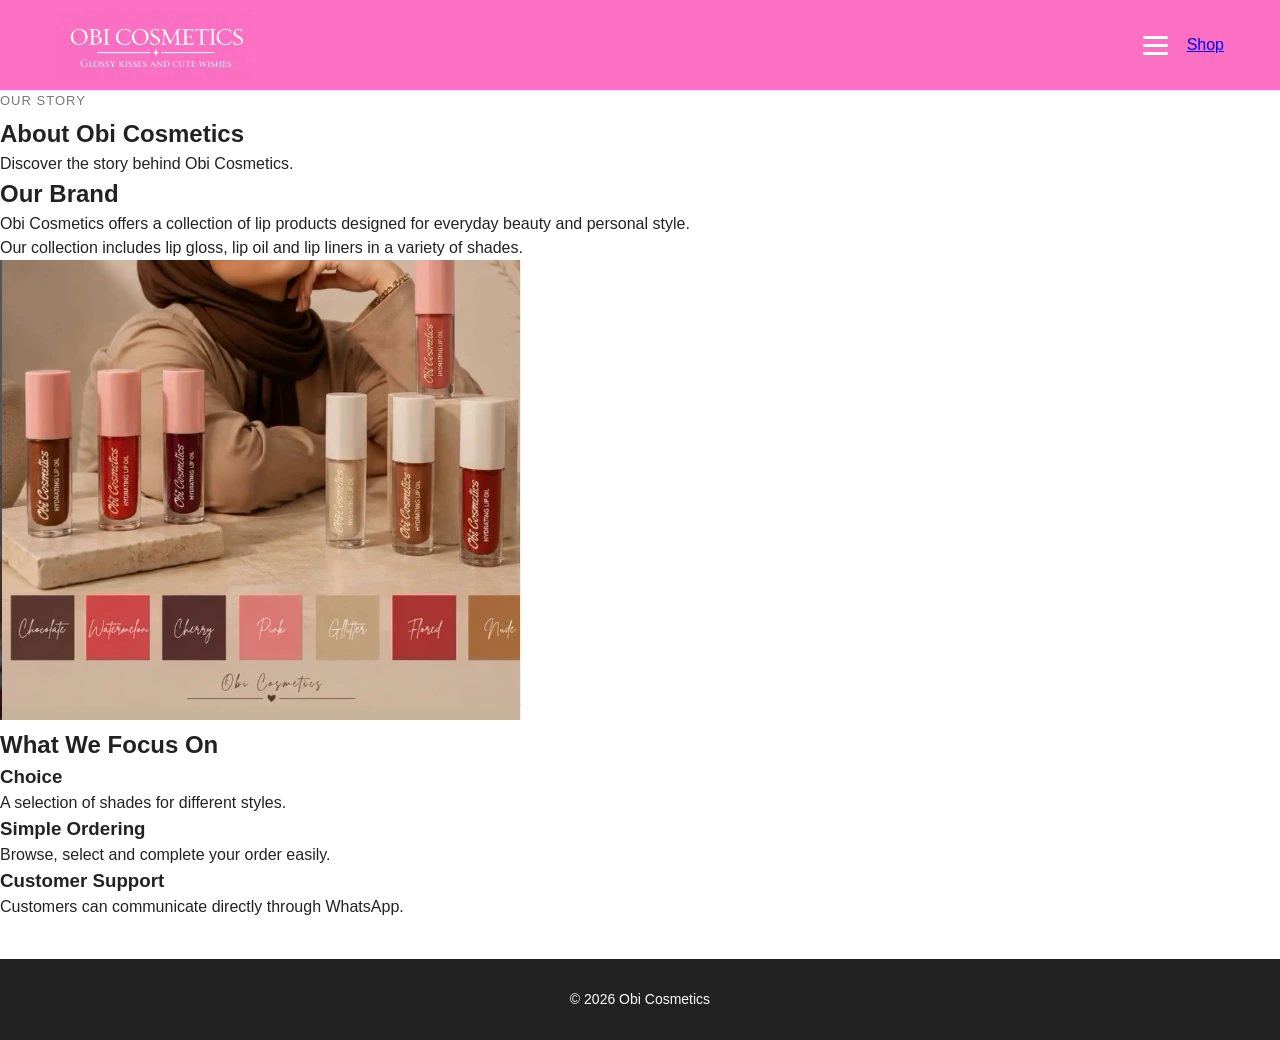
==== about.html @ 797d812f "home page completed home completed and products preview completed left with the real products photos" ====
<!DOCTYPE html>
<html lang="en">

<head>

    <meta charset="UTF-8">

    <meta
        name="viewport"
        content="width=device-width, initial-scale=1.0"
    >

    <title>
        About Us | Obi Cosmetics
    </title>

    <link
        rel="stylesheet"
        href="style.css"
    >

</head>


<body>


    <header>

        <nav class="navbar">

            <a
               href="index.html"
                class="logo"
            >

              <img
                   src="images/brand/obi-wordmark.jpeg"
                 alt="Obi Cosmetics"
                  class="brand-wordmark"
                 >

            </a>


            <div class="nav-actions">

                <button
                    id="menu-button"
                    class="menu-button"
                    type="button"
                    aria-label="Open menu"
                    aria-expanded="false"
                >

                    <span></span>
                    <span></span>
                    <span></span>

                </button>


                <a
                    href="index.html"
                    class="cart-page-link"
                    aria-label="Go to shop"
                >
                    Shop
                </a>

            </div>

        </nav>


        <div
            id="mobile-menu"
            class="mobile-menu"
        >

            <a href="index.html">
                Shop
            </a>

            <a href="about.html">
                About Us
            </a>

            <a href="delivery.html">
                Delivery
            </a>

            <a href="faq.html">
                FAQ
            </a>

            <a href="contact.html">
                Contact
            </a>

        </div>

    </header>


    <main>

        <section class="about-page-hero">

            <p class="section-label">
                Our Story
            </p>

            <h1>
                About Obi Cosmetics
            </h1>

            <p>
                Discover the story behind Obi Cosmetics.
            </p>

        </section>


        <section class="about-page-content">

            <div class="about-text">

                <h2>
                    Our Brand
                </h2>

                <p>
                    Obi Cosmetics offers a collection
                    of lip products designed for
                    everyday beauty and personal style.
                </p>

                <p>
                    Our collection includes lip gloss,
                    lip oil and lip liners in a variety
                    of shades.
                </p>

            </div>


            <div class="about-image">

                <img
                    src="images/hero/hero.webp"
                    alt="Obi Cosmetics products"
                >

            </div>

        </section>


        <section class="about-values">

            <h2>
                What We Focus On
            </h2>


            <div class="about-values-grid">

                <article>

                    <h3>
                        Choice
                    </h3>

                    <p>
                        A selection of shades for
                        different styles.
                    </p>

                </article>


                <article>

                    <h3>
                        Simple Ordering
                    </h3>

                    <p>
                        Browse, select and complete
                        your order easily.
                    </p>

                </article>


                <article>

                    <h3>
                        Customer Support
                    </h3>

                    <p>
                        Customers can communicate
                        directly through WhatsApp.
                    </p>

                </article>

            </div>

        </section>

    </main>


    <footer>

        <p>
            © 2026 Obi Cosmetics
        </p>

    </footer>


    <script src="menu.js"></script>

</body>

</html>
---- style.css ----
/* ---------- BASIC RESET ---------- */

* {
    box-sizing: border-box;
    margin: 0;
    padding: 0;
}

html {
    scroll-behavior: smooth;
}

body {
    font-family: Arial, sans-serif;
    line-height: 1.5;

    background: #ffffff;
    color: #222222;
}


/* ---------- GLOBAL ---------- */

button,
a {
    font: inherit;
}

button {
    cursor: pointer;
}


/* ---------- HEADER ---------- */

header {
    background: rgb(199, 47, 183);
    border-bottom: 1px solid #eeeeee;

    position: sticky;
    top: 0;
    z-index: 100;
}

.navbar {
    max-width: 1200px;
    margin: auto;

    display: flex;
    justify-content: space-between;
    align-items: center;

    padding: 16px;
}

.logo {
    color: #222222;

    font-size: 20px;
    font-weight: 700;

    text-decoration: none;
}

.menu-button {
    border: 1px solid #dddddd;
    background: white;

    padding: 9px 14px;

    border-radius: 6px;
}


/* ---------- HERO ---------- */

.hero {
    min-height: 65vh;

    display: flex;
    flex-direction: column;
    justify-content: center;
    align-items: flex-start;

    padding: 50px 20px;

    background: #954ba0;
}

.hero h1 {
    max-width: 500px;

    font-size: 42px;
    line-height: 1.05;

    margin-bottom: 18px;
}

.hero p {
    max-width: 450px;

    font-size: 16px;

    color: #666666;

    margin-bottom: 28px;
}

.shop-button {
    display: inline-block;

    background: #222222;
    color: white;

    padding: 13px 24px;

    border-radius: 6px;

    text-decoration: none;
    font-weight: 600;
}


/* ---------- PRODUCTS ---------- */

.products-section {
    max-width: 1200px;

    margin: auto;

    padding: 48px 16px;
}

.products-section h2 {
    font-size: 26px;

    margin-bottom: 24px;
}


/* ---------- PRODUCT GRID ---------- */

.product-grid {
    display: grid;

    grid-template-columns: repeat(2, 1fr);

    gap: 16px;
}


/* ---------- PRODUCT CARD ---------- */

.product-card {
    overflow: hidden;

    border: 1px solid #eeeeee;

    border-radius: 10px;

    background: white;
}

.product-image {
    aspect-ratio: 1 / 1;

    display: flex;

    align-items: center;
    justify-content: center;

    background: #f3f3f3;

    color: #888888;

    font-size: 13px;
}

.product-card h3 {
    font-size: 15px;

    margin: 12px 12px 4px;
}

.product-card p {
    margin: 0 12px 12px;

    font-size: 14px;
    font-weight: 600;
}


/* ---------- FOOTER ---------- */

footer {
    margin-top: 40px;

    background: #222222;
    color: white;

    padding: 30px 16px;

    text-align: center;

    font-size: 14px;
}


/* ---------- TABLET ---------- */

@media (min-width: 768px) {

    .navbar {
        padding: 20px 32px;
    }

    .hero {
        padding: 70px 40px;
    }

    .hero h1 {
        font-size: 56px;
    }

    .products-section {
        padding: 60px 32px;
    }

    .product-grid {
        grid-template-columns: repeat(3, 1fr);
    }
}


/* ---------- DESKTOP ---------- */

@media (min-width: 1024px) {

    .hero {
        padding: 100px 60px;
    }

    .hero h1 {
        font-size: 68px;
    }

    .product-grid {
        grid-template-columns: repeat(4, 1fr);
    }
}
/* ---------- SHADES ---------- */

.shade-section {
    margin: 0 12px 16px;
}

.shade-label {
    margin-bottom: 8px;

    font-size: 13px;
    font-weight: 400;

    color: #666;
}

.shade-list {
    display: flex;
    flex-wrap: wrap;
    gap: 8px;

    margin-bottom: 10px;
}

.shade-swatch {
    width: 28px;
    height: 28px;

    min-width: 28px;

    padding: 0;

    border: 1px solid #cccccc;
    border-radius: 4px;

    cursor: pointer;
}

.shade-swatch:hover {
    transform: scale(1.08);
}

.shade-swatch.selected {
    outline: 2px solid #222222;
    outline-offset: 2px;
}

.selected-shade {
    font-size: 13px;

    color: #555555;
}

.product-actions {
    display: flex;
    flex-direction: column;
    gap: 8px;

    margin: 0 12px 12px;
}

.add-to-cart-button,
.buy-now-button {
    width: 100%;

    padding: 11px;

    border-radius: 5px;

    font-weight: 600;

    cursor: pointer;
}

.add-to-cart-button {
    background: white;
    color: #222;

    border: 1px solid #222;
}

.buy-now-button {
    background: #222;
    color: white;

    border: 1px solid #222;
}
.checkout-container {
    max-width: 600px;

    margin: auto;

    padding: 32px 16px;
}

.checkout-container h1 {
    margin-bottom: 30px;
}

.checkout-order,
.customer-details {
    margin-bottom: 32px;
}

.checkout-order h2,
.customer-details h2 {
    margin-bottom: 18px;

    font-size: 20px;
}

.checkout-item {
    padding: 16px 0;

    border-bottom: 1px solid #eeeeee;
}

.checkout-item h3 {
    margin-bottom: 5px;
}

.checkout-item p {
    color: #666666;
}

.checkout-total {
    display: flex;
    justify-content: space-between;

    padding-top: 20px;

    font-size: 20px;
}

#checkout-form {
    display: flex;
    flex-direction: column;

    gap: 10px;
}

#checkout-form input,
#checkout-form textarea {
    width: 100%;

    padding: 13px;

    border: 1px solid #cccccc;
    border-radius: 6px;

    font: inherit;
}

#checkout-form label {
    margin-top: 8px;

    font-weight: 600;
}

.whatsapp-checkout-button {
    margin-top: 18px;

    padding: 14px;

    border: none;
    border-radius: 6px;

    background: #222222;
    color: white;

    font-size: 16px;
    font-weight: 600;

    cursor: pointer;
}
.nav-actions {
    display: flex;
    align-items: center;
    gap: 12px;
}

.cart-link {
    color: #222;
    text-decoration: none;
    font-size: 14px;
    font-weight: 600;
}
/* ---------- NAV CART ---------- */

.nav-actions {
    display: flex;
    align-items: center;
    gap: 10px;
}

.cart-button {
    border: none;
    background: transparent;

    font-weight: 600;

    cursor: pointer;
}


/* ---------- CART OVERLAY ---------- */

.cart-overlay {
    position: fixed;
    inset: 0;

    background: rgba(0, 0, 0, 0.4);

    opacity: 0;
    visibility: hidden;

    transition: opacity 0.25s ease;

    z-index: 999;
}

.cart-overlay.open {
    opacity: 1;
    visibility: visible;
}


/* ---------- CART DRAWER ---------- */

.cart-drawer {
    position: fixed;

    top: 0;
    right: 0;

    width: min(92%, 420px);
    height: 100vh;

    background: white;

    display: flex;
    flex-direction: column;

    transform: translateX(100%);

    transition: transform 0.25s ease;

    z-index: 1000;

    box-shadow: -5px 0 20px rgba(0, 0, 0, 0.12);
}

.cart-drawer.open {
    transform: translateX(0);
}


/* ---------- CART HEADER ---------- */

.cart-drawer-header {
    display: flex;
    justify-content: space-between;
    align-items: center;

    padding: 20px;

    border-bottom: 1px solid #eeeeee;
}

.cart-drawer-header h2 {
    font-size: 22px;
}

.close-cart-button {
    width: 40px;
    height: 40px;

    border: none;
    background: transparent;

    font-size: 30px;

    cursor: pointer;
}


/* ---------- CART ITEMS ---------- */

.cart-items {
    flex: 1;

    overflow-y: auto;

    padding: 0 20px;
}

.cart-item {
    padding: 20px 0;

    border-bottom: 1px solid #eeeeee;
}

.cart-item-top {
    display: flex;
    justify-content: space-between;

    gap: 15px;
}

.cart-item h3 {
    margin-bottom: 5px;

    font-size: 16px;
}

.cart-item-details {
    color: #666666;

    font-size: 14px;
}

.cart-shade {
    display: flex;
    align-items: center;

    gap: 7px;

    margin-top: 6px;
}

.cart-shade-color {
    width: 18px;
    height: 18px;

    border-radius: 4px;

    border: 1px solid #cccccc;
}


/* ---------- QUANTITY ---------- */

.cart-quantity {
    display: flex;
    align-items: center;

    gap: 12px;

    margin-top: 14px;
}

.cart-quantity button {
    width: 34px;
    height: 34px;

    border: 1px solid #cccccc;

    background: white;

    border-radius: 5px;

    cursor: pointer;
}

.remove-cart-item {
    margin-top: 12px;

    border: none;

    background: transparent;

    color: #777777;

    text-decoration: underline;

    cursor: pointer;
}


/* ---------- CART FOOTER ---------- */

.cart-drawer-footer {
    padding: 20px;

    border-top: 1px solid #eeeeee;

    background: white;
}

.cart-subtotal {
    display: flex;
    justify-content: space-between;

    margin-bottom: 18px;

    font-size: 18px;
}

.cart-checkout-button,
.continue-shopping-button {
    width: 100%;

    padding: 13px;

    border-radius: 6px;

    font-weight: 600;

    cursor: pointer;
}

.cart-checkout-button {
    border: none;

    background: #222222;
    color: white;

    margin-bottom: 10px;
}

.continue-shopping-button {
    border: 1px solid #222222;

    background: white;
    color: #222222;
}


/* ---------- EMPTY CART ---------- */

.empty-cart {
    padding: 60px 20px;

    text-align: center;

    color: #666666;
}


 /* Prevent background scrolling */

body.cart-open {
    overflow: hidden;
}

.logo {
    display: flex;
    align-items: center;
    gap: 10px;

    color: #222222;

    font-size: 20px;
    font-weight: 700;

    text-decoration: none;
}

.brand-logo {
    width: 38px;
    height: 38px;

    object-fit: contain;
}


.cart-button {
    position: relative;

    width: 42px;
    height: 42px;

    display: flex;
    align-items: center;
    justify-content: center;

    border: none;
    background: transparent;

    cursor: pointer;
}

.cart-icon {
    width: 25px;
    height: 25px;
}

.cart-count {
    position: absolute;

    top: 0;
    right: 0;

    min-width: 18px;
    height: 18px;

    display: flex;
    align-items: center;
    justify-content: center;

    padding: 0 5px;

    border-radius: 50%;

    background: #222222;
    color: white;

    font-size: 11px;
    font-weight: 700;
}

.hero {
    position: relative;

    min-height: 70vh;

    display: flex;
    flex-direction: column;
    justify-content: center;
    align-items: flex-start;

    padding: 50px 20px;

    background-image:
        linear-gradient(
            rgba(0, 0, 0, 0.30),
            rgba(0, 0, 0, 0.30)
        ),
        url("images/hero/hero.webp");

    background-size: cover;
    background-position: center;

    color: white;
}

.hero p {
    max-width: 450px;

    margin-bottom: 28px;

    color: rgba(255, 255, 255, 0.9);
}

.shop-button {
    display: inline-block;

    width: fit-content;

    padding: 13px 24px;

    background: white;
    color: #222222;

    border-radius: 6px;

    text-decoration: none;
    font-weight: 600;
}
#checkout-form select {
    width: 100%;

    padding: 13px;

    border: 1px solid #cccccc;
    border-radius: 6px;

    background: white;

    font: inherit;
}

.checkout-price-summary {
    margin-top: 24px;

    border-top: 1px solid #eeeeee;

    padding-top: 16px;
}


.checkout-price-row {
    display: flex;
    justify-content: space-between;
    align-items: center;

    margin-bottom: 12px;
}


.final-total {
    margin-top: 16px;

    padding-top: 16px;

    border-top: 2px solid #222222;

    font-size: 20px;
}
.menu-button {
    width: 40px;
    height: 40px;

    display: flex;
    flex-direction: column;
    justify-content: center;

    gap: 5px;

    padding: 8px;

    border: none;
    background: transparent;

    cursor: pointer;
}


.menu-button span {
    width: 24px;
    height: 2px;

    background: #222222;

    border-radius: 2px;
}
.mobile-menu {
    display: none;

    flex-direction: column;

    background: white;

    border-top: 1px solid #eeeeee;
    border-bottom: 1px solid #eeeeee;

    padding: 10px 16px;
}


.mobile-menu.open {
    display: flex;
}


.mobile-menu a {
    padding: 14px 4px;

    color: #222222;

    text-decoration: none;
    font-weight: 600;

    border-bottom: 1px solid #eeeeee;
}


.mobile-menu a:last-child {
    border-bottom: none;
}

.categories-section {
    max-width: 1200px;

    margin: auto;

    padding: 60px 16px;
}


.section-heading {
    margin-bottom: 28px;
}


.section-label {
    margin-bottom: 5px;

    font-size: 13px;
    text-transform: uppercase;

    letter-spacing: 1px;

    color: #777777;
}


.category-grid {
    display: grid;

    grid-template-columns: 1fr;

    gap: 16px;
}


.category-card {
    min-height: 170px;

    display: flex;
    flex-direction: column;
    justify-content: flex-end;

    padding: 22px;

    border-radius: 12px;

    background: #f6eef4;

    color: #222222;

    text-decoration: none;
}


.category-card h3 {
    margin-bottom: 5px;

    font-size: 22px;
}


.category-card p {
    color: #666666;
}
@media (min-width: 768px) {

    .category-grid {
        grid-template-columns:
            repeat(3, 1fr);
    }

}
/* ========================================
   SHOP PAGE
======================================== */

.shop-header {
    max-width: 1200px;

    margin: auto;

    padding: 55px 16px 30px;
}


.shop-header h1 {
    margin-bottom: 10px;

    font-size: 38px;
}


.shop-header > p:last-child {
    color: #666666;
}


.shop-category-nav {
    max-width: 1200px;

    margin: auto;

    padding: 0 16px 25px;

    display: flex;

    gap: 10px;

    overflow-x: auto;

    scrollbar-width: none;
}


.shop-category-nav::-webkit-scrollbar {
    display: none;
}


.shop-category-nav a {
    flex-shrink: 0;

    padding: 9px 15px;

    border: 1px solid #dddddd;
    border-radius: 30px;

    color: #222222;

    text-decoration: none;

    font-size: 14px;

    background: white;
}


.shop-category-nav a:hover {
    background: #222222;

    color: white;

    border-color: #222222;
}


.no-products-message {
    padding: 60px 20px;

    text-align: center;

    color: #777777;
}
.shop-menu-button {
    width: 100%;

    display: flex;
    align-items: center;
    justify-content: space-between;

    padding: 15px 4px;

    border: none;
    border-bottom: 1px solid #eeeeee;

    background: transparent;

    color: #222222;

    font-weight: 600;

    text-align: left;
}


.shop-submenu {
    display: none;

    padding-left: 16px;
}


.shop-submenu.open {
    display: flex;

    flex-direction: column;
}


.shop-submenu a {
    font-size: 14px;

    font-weight: 500;

    color: #555555;
}
@media (min-width: 768px) {

    .mobile-menu.open {
        position: absolute;

        top: 100%;
        right: 20px;

        width: 320px;

        padding: 10px 18px;

        border: 1px solid #eeeeee;
        border-radius: 0 0 10px 10px;

        box-shadow:
            0 10px 30px
            rgba(0, 0, 0, 0.12);
    }

}
/* ========================================
   BRAND HEADER UPDATE
======================================== */

:root {
    --obi-pink: #ef6ab8;
    --obi-dark: #1f1f1f;
    --obi-white: #ffffff;
}


header {
    background: var(--obi-pink);
}


.navbar {
    background: var(--obi-pink);
}


.logo {
    display: flex;
    align-items: center;
    text-decoration: none;
}


.brand-wordmark {
    display: block;
    width: 190px;
    max-width: 100%;
    height: auto;
}


.nav-actions {
    display: flex;
    align-items: center;
    gap: 12px;
}


.menu-button,
.cart-button {
    background: transparent;
    border: none;
    cursor: pointer;
}


.menu-button span {
    width: 24px;
    height: 2px;
    display: block;
    margin: 4px 0;
    background: var(--obi-white);
    border-radius: 10px;
}


.cart-button {
    color: var(--obi-white);
}


.cart-icon {
    width: 24px;
    height: 24px;
}


.cart-count {
    display: inline-flex;
    align-items: center;
    justify-content: center;

    min-width: 18px;
    height: 18px;
    padding: 0 5px;

    border-radius: 999px;

    background: var(--obi-dark);
    color: var(--obi-white);

    font-size: 12px;
    font-weight: 700;

    position: relative;
    top: -8px;
    left: -4px;
}


.mobile-menu {
    background: #fff7fb;
}

@media (max-width: 767px) {

    .brand-wordmark {
        width: 160px;
    }

}
/* ========================================
   FINAL HEADER STYLES
======================================== */

header {
    background: #fb70c3;
}


.navbar {
    background: #fb70c3;

    min-height: 82px;

    display: flex;
    align-items: center;
    justify-content: space-between;

    padding: 10px 16px;
}


.logo {
    display: flex;
    align-items: center;

    text-decoration: none;

    flex-shrink: 1;
}


.brand-wordmark {
    display: block;

    width: 200px;
    height: 70px;

    object-fit: cover;

    border: none;
}


.nav-actions {
    display: flex;
    align-items: center;

    gap: 10px;

    margin-left: auto;

    flex-shrink: 0;
}


/* HAMBURGER BUTTON */

.menu-button {
    width: 42px;
    height: 42px;

    display: flex;

    flex-direction: column;

    align-items: center;
    justify-content: center;

    gap: 5px;

    padding: 0;

    border: none;

    background: transparent;

    cursor: pointer;

    flex-shrink: 0;
}


.menu-button span {
    display: block;

    width: 25px;
    height: 3px;

    margin: 0;

    background: #ffffff;

    border-radius: 10px;
}


/* CART */

.cart-button {
    width: 42px;
    height: 42px;

    display: flex;
    align-items: center;
    justify-content: center;

    position: relative;

    padding: 0;

    border: none;

    background: transparent;

    color: #ffffff;

    flex-shrink: 0;
}


.cart-icon {
    width: 26px;
    height: 26px;
}


/* MOBILE */

@media (max-width: 500px) {

    .navbar {
        min-height: 76px;

        padding: 8px 12px;
    }


    .brand-wordmark {
        width: 165px;
        height: 58px;
    }


    .nav-actions {
        gap: 6px;
    }


    .menu-button,
    .cart-button {
        width: 38px;
        height: 38px;
    }


    .menu-button span {
        width: 23px;
    }

}
/* ========================================
   FEATURED COLLECTIONS
======================================== */

.featured-collections-section {
    max-width: 1200px;

    margin: auto;

    padding: 70px 16px;
}


.featured-collections-grid {
    display: grid;

    grid-template-columns: 1fr;

    gap: 16px;

    margin-top: 32px;
}


.featured-collection-card {
    position: relative;

    min-height: 320px;

    overflow: hidden;

    border-radius: 16px;

    text-decoration: none;

    color: white;

    background: #f4f4f4;
}


.featured-collection-card img {
    position: absolute;

    width: 100%;
    height: 100%;

    object-fit: cover;

    transition:
        transform 0.4s ease;
}


.featured-collection-card::after {
    content: "";

    position: absolute;

    inset: 0;

    background:
        linear-gradient(
            to top,
            rgba(0, 0, 0, 0.65),
            rgba(0, 0, 0, 0.05)
        );
}


.featured-collection-overlay {
    position: absolute;

    left: 22px;
    right: 22px;
    bottom: 22px;

    z-index: 2;
}


.featured-collection-overlay p {
    margin-bottom: 3px;

    font-size: 13px;

    text-transform: uppercase;

    letter-spacing: 1px;

    color: rgba(255, 255, 255, 0.85);
}


.featured-collection-overlay h3 {
    margin-bottom: 12px;

    font-size: 28px;
}


.featured-collection-overlay span {
    font-size: 14px;

    font-weight: 600;
}


.featured-collection-card:hover img {
    transform: scale(1.05);
}


@media (min-width: 600px) {

    .featured-collections-grid {
        grid-template-columns:
            repeat(2, 1fr);
    }

}


@media (min-width: 1024px) {

    .featured-collection-card {
        min-height: 380px;
    }

}
/* =========================================================
   OBI HOMEPAGE — BRAND SYSTEM
========================================================= */

:root {

    --obi-pink: #fb70c3;

    --obi-pink-dark:
        #d94d9f;

    --obi-pink-soft:
        #fff1f8;

    --obi-cream:
        #fffaf7;

    --obi-black:
        #181818;

    --obi-berry:
        #742a54;

    --obi-white:
        #ffffff;

}



/* =========================================================
   ANNOUNCEMENT
========================================================= */

.obi-announcement {

    width: 100%;

    overflow: hidden;

    background:
        var(--obi-black);

    color:
        var(--obi-white);

    padding:
        9px 0;

}


.obi-announcement-track {

    width: max-content;

    display: flex;

    align-items: center;

    gap: 45px;


    animation:
        obiAnnouncementMove
        25s
        linear
        infinite;

}


.obi-announcement-track span {

    white-space: nowrap;


    font-size: 11px;

    font-weight: 700;

    letter-spacing: 1.7px;

}


.obi-announcement:hover
.obi-announcement-track {

    animation-play-state:
        paused;

}



@keyframes obiAnnouncementMove {

    from {

        transform:
            translateX(0);

    }


    to {

        transform:
            translateX(-50%);

    }

}



/* =========================================================
   HERO
========================================================= */

.obi-hero {

    min-height:
        calc(100vh - 100px);


    display: grid;

    grid-template-columns:
        1fr;


    background:
        var(--obi-pink);


    overflow: hidden;


    position: relative;

}



/* COPY */

.obi-hero-copy {

    padding:
        65px 20px 50px;


    display: flex;

    flex-direction: column;

    justify-content: center;


    position: relative;

    z-index: 3;

}


.obi-kicker {

    margin-bottom:
        18px;


    color:
        var(--obi-berry);


    font-size:
        11px;

    font-weight:
        800;

    letter-spacing:
        2px;

}


.obi-hero h1 {

    margin: 0 0 22px;


    color:
        var(--obi-black);


    font-size:
        clamp(
            55px,
            17vw,
            96px
        );


    font-weight:
        800;

    line-height:
        0.82;

    letter-spacing:
        -4px;

}


.obi-hero h1 span {

    display: block;

}


.obi-hero-accent {

    color:
        var(--obi-white);

}


.obi-hero-description {

    max-width:
        400px;


    margin-bottom:
        30px;


    color:
        #4d243c;


    font-size:
        16px;

    line-height:
        1.6;

}



/* HERO BUTTONS */

.obi-hero-actions {

    display: flex;

    flex-wrap: wrap;

    align-items: center;


    gap: 12px;


    margin-bottom:
        35px;

}


.obi-button {

    display: inline-flex;

    align-items: center;

    justify-content: center;


    gap: 10px;


    min-height:
        48px;


    padding:
        12px 22px;


    border-radius:
        999px;


    text-decoration: none;


    font-size:
        14px;

    font-weight:
        700;


    transition:
        transform .25s ease,
        background .25s ease;

}


.obi-button-primary {

    background:
        var(--obi-black);

    color:
        var(--obi-white);

}


.obi-button-primary:hover {

    transform:
        translateY(-3px);

}


.obi-button-link {

    padding-left:
        10px;


    color:
        var(--obi-black);

}


.obi-button-link:hover {

    transform:
        translateX(4px);

}



/* SMALL TAGLINE */

.obi-hero-note {

    display: flex;

    align-items: center;


    gap: 10px;


    color:
        var(--obi-berry);

}


.obi-hero-note span {

    font-size:
        18px;

}


.obi-hero-note p {

    margin: 0;


    font-size:
        12px;

    font-weight:
        700;

    letter-spacing:
        .5px;

}



/* =========================================================
   HERO VISUAL
========================================================= */

.obi-hero-visual {

    position: relative;


    min-height:
        420px;


    display: flex;

    align-items: flex-end;

    justify-content: center;

}


.obi-hero-blob {

    position: absolute;


    width:
        min(115vw, 550px);

    aspect-ratio:
        1;


    border-radius:
        50%;


    background:
        var(--obi-pink-soft);


    bottom:
        -25%;

    left:
        50%;


    transform:
        translateX(-50%);

}


.obi-hero-image {

    position: relative;


    z-index: 2;


    width:
        min(88%, 500px);


    max-height:
        500px;


    object-fit:
        cover;


    border-radius:
        180px 180px 0 0;


    box-shadow:
        0 25px 70px
        rgba(
            79,
            20,
            56,
            .20
        );


    animation:
        obiHeroImageEnter
        1s
        cubic-bezier(
            .2,
            .8,
            .2,
            1
        )
        both;

}



@keyframes obiHeroImageEnter {

    from {

        opacity: 0;

        transform:
            translateY(30px)
            scale(.97);

    }


    to {

        opacity: 1;

        transform:
            translateY(0)
            scale(1);

    }

}



/* SPARKLES */

.obi-sparkle {

    position: absolute;


    z-index: 4;


    color:
        white;


    pointer-events: none;


    animation:
        obiSparkleFloat
        4s
        ease-in-out
        infinite;

}


.obi-sparkle-one {

    top:
        18%;

    left:
        12%;


    font-size:
        36px;

}


.obi-sparkle-two {

    top:
        33%;

    right:
        9%;


    font-size:
        23px;


    animation-delay:
        -1.8s;

}



@keyframes obiSparkleFloat {

    0%,
    100% {

        transform:
            translateY(0)
            rotate(0deg);

    }


    50% {

        transform:
            translateY(-8px)
            rotate(8deg);

    }

}



/* FLOATING LABEL */

.obi-floating-label {

    position: absolute;


    z-index: 5;


    right:
        12px;

    bottom:
        35px;


    display: flex;

    align-items: center;


    gap: 7px;


    padding:
        10px 13px;


    border-radius:
        999px;


    background:
        rgba(
            255,
            255,
            255,
            .88
        );


    backdrop-filter:
        blur(8px);


    color:
        var(--obi-black);


    font-size:
        9px;

    font-weight:
        800;

    letter-spacing:
        1px;

}


.obi-floating-dot {

    width:
        8px;

    height:
        8px;


    border-radius:
        50%;


    background:
        var(--obi-pink);

}



/* =========================================================
   SHADE PARADE
========================================================= */

.obi-shade-parade {

    overflow: hidden;


    padding:
        20px 0 24px;


    background:
        var(--obi-cream);


    border-bottom:
        1px solid
        #f0dfE8;

}


.obi-shade-title {

    display: flex;

    justify-content: center;

    align-items: center;


    gap: 10px;


    margin-bottom:
        16px;


    color:
        var(--obi-berry);

}


.obi-shade-title p {

    margin: 0;


    font-size:
        10px;

    font-weight:
        800;

    letter-spacing:
        2px;

}


.obi-shade-marquee {

    overflow: hidden;

}


.obi-shade-track {

    width:
        max-content;


    display: flex;

    align-items: center;


    gap:
        42px;


    animation:
        obiShadeMove
        23s
        linear
        infinite;

}


.obi-shade-track:hover {

    animation-play-state:
        paused;

}


.obi-shade-item {

    display: flex;

    align-items: center;


    gap: 9px;


    white-space:
        nowrap;


    color:
        var(--obi-black);


    text-decoration:
        none;


    font-size:
        13px;

    font-weight:
        600;

}


.obi-shade-circle {

    width:
        22px;

    height:
        22px;


    border-radius:
        50%;


    border:
        2px solid
        white;


    box-shadow:
        0 0 0 1px
        #d6c3cc;

}


.obi-shade-item:hover {

    color:
        var(--obi-pink-dark);

}



@keyframes obiShadeMove {

    from {

        transform:
            translateX(0);

    }


    to {

        transform:
            translateX(-50%);

    }

}



/* =========================================================
   TABLET / DESKTOP
========================================================= */

@media (min-width: 768px) {

    .obi-hero {

        grid-template-columns:
            minmax(0, 1fr)
            minmax(0, 1fr);


        min-height:
            720px;

    }


    .obi-hero-copy {

        padding:
            80px 40px;

    }


    .obi-hero h1 {

        font-size:
            clamp(
                68px,
                8vw,
                110px
            );

    }


    .obi-hero-visual {

        min-height:
            100%;


        align-items:
            center;

    }


    .obi-hero-blob {

        width:
            min(
                48vw,
                650px
            );


        bottom:
            auto;

        top:
            50%;


        transform:
            translate(
                -50%,
                -50%
            );

    }


    .obi-hero-image {

        width:
            min(
                75%,
                520px
            );


        height:
            min(
                70vh,
                620px
            );


        max-height:
            none;


        border-radius:
            260px 260px 25px 25px;

    }


    .obi-floating-label {

        right:
            7%;

        bottom:
            16%;

    }

}



/* =========================================================
   LARGE DESKTOP
========================================================= */

@media (min-width: 1200px) {

    .obi-hero-copy {

        padding-left:
            max(
                60px,
                calc(
                    (
                        100vw - 1200px
                    ) / 2
                )
            );

    }

}



/* =========================================================
   REDUCED MOTION
========================================================= */

@media (
    prefers-reduced-motion:
    reduce
) {

    .obi-announcement-track,
    .obi-shade-track,
    .obi-hero-image,
    .obi-sparkle {

        animation:
            none;

    }

}

/* =========================================================
   OBI SHADE PARADE
========================================================= */

.shade-parade-section {

    padding:
        55px 0 45px;

    overflow: hidden;

    background:
        #fff8fc;

    border-top:
        1px solid
        rgba(
            116,
            42,
            84,
            0.08
        );

    border-bottom:
        1px solid
        rgba(
            116,
            42,
            84,
            0.08
        );

}



/* ========================================
   HEADING
======================================== */

.shade-parade-heading {

    max-width: 600px;

    margin:
        0 auto 34px;

    padding:
        0 20px;

    text-align: center;

}


.shade-parade-eyebrow {

    margin-bottom: 8px;

    color:
        #a3487c;

    font-size: 10px;

    font-weight: 800;

    letter-spacing: 2px;

}


.shade-parade-heading h2 {

    margin-bottom: 10px;

    color:
        #1a1a1a;

    font-size:
        clamp(
            32px,
            7vw,
            50px
        );

    line-height: 1;

}


.shade-parade-heading > p:last-child {

    max-width: 430px;

    margin:
        0 auto;

    color:
        #6d5b65;

    font-size: 14px;

}



/* ========================================
   MOVING SHADES
======================================== */

.shade-marquee {

    position: relative;

    width: 100%;

    overflow: hidden;

}


/*
    Soft fade on the left/right edges.
*/

.shade-marquee::before,
.shade-marquee::after {

    content: "";

    position: absolute;

    top: 0;
    bottom: 0;

    width: 55px;

    z-index: 2;

    pointer-events: none;

}


.shade-marquee::before {

    left: 0;

    background:
        linear-gradient(
            to right,
            #fff8fc,
            transparent
        );

}


.shade-marquee::after {

    right: 0;

    background:
        linear-gradient(
            to left,
            #fff8fc,
            transparent
        );

}



.shade-parade-track {

    width:
        max-content;

    display: flex;

    align-items: center;

    gap: 34px;

    padding:
        10px 17px;

    animation:
        obiShadeParade
        28s
        linear
        infinite;

}


.shade-parade-track:hover {

    animation-play-state:
        paused;

}
/* ========================================
   SHADE ITEM
======================================== */

.shade-parade-item {

    display: flex;

    align-items: center;

    gap: 10px;

    flex-shrink: 0;

    color:
        #272127;

    text-decoration: none;

    transition:
        transform 0.2s ease,
        color 0.2s ease;

}


.shade-parade-colour {

    width: 30px;

    height: 30px;

    flex-shrink: 0;

    border-radius: 50%;

    border:
        3px solid white;

    box-shadow:
        0 0 0 1px
        rgba(
            0,
            0,
            0,
            0.15
        );

    transition:
        transform 0.25s ease;

}


.shade-parade-name {

    white-space: nowrap;

    font-size: 14px;

    font-weight: 600;

}


.shade-parade-item:hover {

    color:
        #d94d9f;

    transform:
        translateY(-2px);

}


.shade-parade-item:hover
.shade-parade-colour {

    transform:
        scale(1.15);

}



/* ========================================
   LINK UNDER SHADES
======================================== */

.shade-parade-action {

    margin-top: 28px;

    text-align: center;

}


.shade-parade-link {

    display: inline-flex;

    align-items: center;

    gap: 9px;

    color:
        #1a1a1a;

    text-decoration: none;

    font-size: 13px;

    font-weight: 700;

}


.shade-parade-link span {

    transition:
        transform 0.2s ease;

}


.shade-parade-link:hover span {

    transform:
        translateX(5px);

}



/* ========================================
   MARQUEE ANIMATION
======================================== */

@keyframes obiShadeParade {

    from {

        transform:
            translateX(0);

    }


    to {

        transform:
            translateX(-50%);

    }

}



/* ========================================
   DESKTOP
======================================== */

@media (min-width: 768px) {

    .shade-parade-section {

        padding:
            70px 0 55px;

    }


    .shade-parade-track {

        gap:
            50px;

    }


    .shade-parade-colour {

        width:
            36px;

        height:
            36px;

    }


    .shade-parade-name {

        font-size:
            15px;

    }

}



/* ========================================
   ACCESSIBILITY
======================================== */

@media (
    prefers-reduced-motion:
    reduce
) {

    .shade-parade-track {

        animation: none;

    }

}
/* ========================================
   FINAL SHADE PARADE SPACING
======================================== */

.shade-parade-section {
    padding: 55px 0 45px;
}


.shade-parade-heading {
    margin-bottom: 25px;
}


.shade-marquee {
    margin-top: 20px;
}


.shade-parade-action {
    margin-top: 28px;
}
.shade-parade-track {
    padding-top: 10px;
    padding-bottom: 10px;
}
.shade-marquee {
    padding-left: 20px;
    padding-right: 20px;
}
/* =========================================================
   PICK YOUR VIBE
========================================================= */

.obi-vibes-section {

    max-width: 1250px;

    margin: auto;

    padding:
        80px 16px;

    background:
        #ffffff;

}



/* ========================================
   HEADING
======================================== */

.obi-vibes-heading {

    max-width: 680px;

    margin-bottom: 38px;

}


.obi-vibes-eyebrow {

    margin-bottom: 10px;

    color:
        #b04482;

    font-size: 11px;

    font-weight: 800;

    letter-spacing: 2px;

}


.obi-vibes-heading h2 {

    margin-bottom: 12px;

    color:
        #171717;

    font-size:
        clamp(
            38px,
            8vw,
            65px
        );

    line-height: .95;

}


.obi-vibes-heading > p:last-child {

    color:
        #6b5c64;

    font-size:
        15px;

}



/* ========================================
   GRID
======================================== */

.obi-vibes-grid {

    display: grid;

    grid-template-columns:
        1fr;

    gap: 14px;

}



/* ========================================
   CARD
======================================== */

.obi-vibe-card {

    position: relative;

    min-height: 340px;

    overflow: hidden;

    border-radius: 18px;

    background:
        #f3e8ee;

    color:
        white;

    text-decoration: none;

    isolation: isolate;

}


.obi-vibe-card img {

    position: absolute;

    inset: 0;

    width: 100%;
    height: 100%;

    object-fit: cover;

    transition:
        transform
        .65s
        cubic-bezier(
            .2,
            .7,
            .2,
            1
        );

}



/* DARK FADE */

.obi-vibe-overlay {

    position: absolute;

    inset: 0;

    z-index: 1;

    background:
        linear-gradient(
            to top,
            rgba(
                24,
                10,
                18,
                .76
            )
            0%,

            rgba(
                24,
                10,
                18,
                .15
            )
            65%,

            rgba(
                24,
                10,
                18,
                .03
            )
            100%
        );

}



/* ========================================
   TEXT
======================================== */

.obi-vibe-content {

    position: absolute;

    z-index: 2;

    left: 22px;
    right: 22px;

    bottom: 23px;

}


.obi-vibe-content > span {

    display: block;

    margin-bottom: 5px;

    color:
        rgba(
            255,
            255,
            255,
            .78
        );

    font-size: 9px;

    font-weight: 800;

    letter-spacing: 1.8px;

}


.obi-vibe-content h3 {

    margin-bottom: 2px;

    font-size:
        clamp(
            34px,
            8vw,
            58px
        );

    line-height: .95;

}


.obi-vibe-content p {

    margin-bottom: 14px;

    color:
        rgba(
            255,
            255,
            255,
            .86
        );

    font-size: 13px;

}


.obi-vibe-content strong {

    display: inline-block;

    font-size: 13px;

    transition:
        transform .25s ease;

}



/* ========================================
   CARD INTERACTION
======================================== */

.obi-vibe-card:hover img {

    transform:
        scale(1.055);

}


.obi-vibe-card:hover
.obi-vibe-content strong {

    transform:
        translateX(5px);

}



/* ========================================
   VIEW ALL
======================================== */

.obi-vibes-footer {

    margin-top: 35px;

    text-align: center;

}


.obi-view-all {

    display: inline-flex;

    align-items: center;

    gap: 10px;

    padding:
        13px 21px;

    border:
        1px solid
        #1c1c1c;

    border-radius:
        999px;

    color:
        #1c1c1c;

    text-decoration: none;

    font-size: 13px;

    font-weight: 700;

    transition:
        background .25s ease,
        color .25s ease,
        transform .25s ease;

}


.obi-view-all:hover {

    background:
        #1c1c1c;

    color:
        white;

    transform:
        translateY(-2px);

}



/* ========================================
   TABLET
======================================== */

@media (min-width: 650px) {

    .obi-vibes-grid {

        grid-template-columns:
            repeat(2, 1fr);

    }


    .obi-vibe-card {

        min-height:
            390px;

    }

}



/* ========================================
   DESKTOP EDITORIAL LAYOUT
======================================== */

@media (min-width: 950px) {

    .obi-vibes-section {

        padding:
            110px 30px;

    }


    .obi-vibes-grid {

        grid-template-columns:
            repeat(3, 1fr);

        grid-auto-rows:
            290px;

    }


    /*
        Main large Gloss card
    */

    .obi-vibe-featured {

        grid-column:
            span 2;

        grid-row:
            span 2;

    }


    .obi-vibe-card {

        min-height:
            0;

    }

}

/* =========================================================
   OBI EDITORIAL CAMPAIGN
========================================================= */

.obi-editorial {

    display: grid;

    grid-template-columns:
        1fr;

    overflow: hidden;

    background:
        #fb70c3;

}



/* ========================================
   IMAGE SIDE
======================================== */

.obi-editorial-image {

    position: relative;

    min-height:
        430px;

    overflow: hidden;

}


.obi-editorial-image img {

    position: absolute;

    inset: 0;

    width: 100%;
    height: 100%;

    object-fit: cover;

    transition:
        transform
        .8s
        cubic-bezier(
            .2,
            .7,
            .2,
            1
        );

}


.obi-editorial:hover
.obi-editorial-image img {

    transform:
        scale(1.035);

}



/* subtle dark image fade */

.obi-editorial-image-overlay {

    position: absolute;

    inset: 0;

    background:
        linear-gradient(
            to top,
            rgba(
                30,
                10,
                22,
                .35
            ),
            transparent 60%
        );

}



/* little floating label */

.obi-editorial-badge {

    position: absolute;

    left: 20px;

    bottom: 20px;


    padding:
        10px 15px;


    border-radius:
        999px;


    background:
        rgba(
            255,
            255,
            255,
            .92
        );


    color:
        #1b1719;


    font-size:
        10px;

    font-weight:
        800;

    letter-spacing:
        1.7px;


    backdrop-filter:
        blur(8px);

}



/* ========================================
   TEXT SIDE
======================================== */

.obi-editorial-content {

    position: relative;

    overflow: hidden;


    padding:
        65px 22px 75px;


    display: flex;

    flex-direction: column;

    justify-content: center;


    background:
        #fb70c3;

}


.obi-editorial-eyebrow {

    position: relative;

    z-index: 2;


    margin-bottom:
        14px;


    color:
        #702549;


    font-size:
        10px;

    font-weight:
        800;

    letter-spacing:
        2px;

}



/* MAIN TITLE */

.obi-editorial-content h2 {

    position: relative;

    z-index: 2;


    max-width:
        550px;


    margin-bottom:
        22px;


    color:
        #151515;


    font-size:
        clamp(
            52px,
            13vw,
            95px
        );


    line-height:
        .88;


    letter-spacing:
        -3px;

}


.obi-editorial-content h2 span {

    display: block;

    color:
        white;

}



/* DESCRIPTION */

.obi-editorial-description {

    position: relative;

    z-index: 2;


    max-width:
        430px;


    margin-bottom:
        30px;


    color:
        #51283f;


    font-size:
        15px;

    line-height:
        1.7;

}



/* ========================================
   BUTTON
======================================== */

.obi-editorial-button {

    position: relative;

    z-index: 2;


    width:
        fit-content;


    display:
        inline-flex;

    align-items:
        center;


    gap:
        11px;


    padding:
        13px 22px;


    border-radius:
        999px;


    background:
        #171717;


    color:
        white;


    text-decoration:
        none;


    font-size:
        13px;

    font-weight:
        700;


    transition:
        transform .25s ease;

}


.obi-editorial-button span {

    transition:
        transform .25s ease;

}


.obi-editorial-button:hover {

    transform:
        translateY(-2px);

}


.obi-editorial-button:hover span {

    transform:
        translateX(5px);

}



/* ========================================
   GIANT BACKGROUND OBI
======================================== */

.obi-editorial-decoration {

    position: absolute;

    right:
        -25px;

    bottom:
        -60px;


    color:
        rgba(
            255,
            255,
            255,
            .12
        );


    font-size:
        190px;

    font-weight:
        900;

    line-height:
        1;


    pointer-events:
        none;

    user-select:
        none;

}



/* ========================================
   DESKTOP
======================================== */

@media (min-width: 850px) {

    .obi-editorial {

        grid-template-columns:
            1.15fr
            .85fr;

        min-height:
            650px;

    }


    .obi-editorial-image {

        min-height:
            650px;

    }


    .obi-editorial-content {

        padding:
            80px
            clamp(
                45px,
                6vw,
                95px
            );

    }


    .obi-editorial-decoration {

        font-size:
            250px;

        bottom:
            -85px;

    }

}
/* =========================================================
   HOME SCROLL REVEAL
========================================================= */

[data-reveal] {

    opacity: 0;

    transform:
        translateY(35px);

    transition:
        opacity .75s ease,
        transform .75s ease;

}


[data-reveal].is-visible {

    opacity: 1;

    transform:
        translateY(0);

}


@media (
    prefers-reduced-motion:
    reduce
) {

    [data-reveal] {

        opacity: 1;

        transform: none;

        transition: none;

    }

}

/* =========================================================
   BUILD YOUR OBI COMBO
========================================================= */

.obi-combo-section {

    padding:
        85px 16px;

    background:
        #fff8fc;

}


.obi-combo-inner {

    max-width:
        1200px;

    margin:
        auto;

    display:
        grid;

    grid-template-columns:
        1fr;

    gap:
        45px;

    align-items:
        center;

}



/* ========================================
   COPY
======================================== */

.obi-combo-copy {

    max-width:
        540px;

}


.obi-combo-eyebrow {

    margin-bottom:
        12px;

    color:
        #b04482;

    font-size:
        10px;

    font-weight:
        800;

    letter-spacing:
        2px;

}


.obi-combo-copy h2 {

    margin-bottom:
        20px;

    color:
        #171717;

    font-size:
        clamp(
            45px,
            10vw,
            75px
        );

    line-height:
        .9;

    letter-spacing:
        -2px;

}


.obi-combo-copy h2 span {

    display:
        block;

    color:
        #fb70c3;

}


.obi-combo-description {

    max-width:
        460px;

    margin-bottom:
        28px;

    color:
        #685660;

    font-size:
        15px;

    line-height:
        1.7;

}



/* ========================================
   BUTTON
======================================== */

.obi-combo-button {

    display:
        inline-flex;

    align-items:
        center;

    gap:
        10px;

    padding:
        13px 22px;

    border-radius:
        999px;

    background:
        #171717;

    color:
        white;

    text-decoration:
        none;

    font-size:
        13px;

    font-weight:
        700;

    transition:
        transform .25s ease;

}


.obi-combo-button span {

    transition:
        transform .25s ease;

}


.obi-combo-button:hover {

    transform:
        translateY(-2px);

}


.obi-combo-button:hover span {

    transform:
        translateX(5px);

}



/* ========================================
   VISUAL
======================================== */

.obi-combo-visual {

    display:
        grid;

    grid-template-columns:
        1fr;

    gap:
        18px;

    align-items:
        center;

}


.obi-combo-card {

    display:
        block;

    overflow:
        hidden;

    border-radius:
        18px;

    background:
        white;

    color:
        #1a1a1a;

    text-decoration:
        none;

    box-shadow:
        0 16px 45px
        rgba(
            80,
            38,
            62,
            .08
        );

    transition:
        transform .3s ease,
        box-shadow .3s ease;

}


.obi-combo-card:hover {

    transform:
        translateY(-5px);

    box-shadow:
        0 22px 60px
        rgba(
            80,
            38,
            62,
            .13
        );

}



/* ========================================
   IMAGE
======================================== */

.obi-combo-image {

    aspect-ratio:
        1 / 1;

    overflow:
        hidden;

    background:
        #f6edf2;

}


.obi-combo-image img {

    width:
        100%;

    height:
        100%;

    display:
        block;

    object-fit:
        cover;

    transition:
        transform .5s ease;

}


.obi-combo-card:hover
.obi-combo-image img {

    transform:
        scale(1.045);

}



/* ========================================
   CARD TEXT
======================================== */

.obi-combo-card-content {

    padding:
        20px;

}


.obi-combo-card-content span {

    display:
        block;

    margin-bottom:
        6px;

    color:
        #b04482;

    font-size:
        9px;

    font-weight:
        800;

    letter-spacing:
        1.7px;

}


.obi-combo-card-content h3 {

    font-size:
        22px;

}



/* ========================================
   PLUS SIGN
======================================== */

.obi-combo-plus {

    display:
        flex;

    align-items:
        center;

    justify-content:
        center;

    width:
        54px;

    height:
        54px;

    margin:
        auto;

    border-radius:
        50%;

    background:
        #fb70c3;

    color:
        white;

    font-size:
        30px;

    font-weight:
        300;

}



/* ========================================
   DESKTOP
======================================== */

@media (min-width: 900px) {

    .obi-combo-section {

        padding:
            120px 30px;

    }


    .obi-combo-inner {

        grid-template-columns:
            .8fr
            1.2fr;

        gap:
            70px;

    }


    .obi-combo-visual {

        grid-template-columns:
            1fr
            auto
            1fr;

        gap:
            20px;

    }


    .obi-combo-plus {

        margin:
            0;

    }

}
/* =========================================================
   HOW OBI ORDERING WORKS
========================================================= */

.obi-order-section {

    padding:
        90px 16px;

    background:
        #171717;

    color:
        white;

}


.obi-order-inner {

    max-width:
        1200px;

    margin:
        auto;

}



/* ========================================
   HEADING
======================================== */

.obi-order-heading {

    max-width:
        700px;

    margin-bottom:
        55px;

}


.obi-order-eyebrow {

    margin-bottom:
        12px;

    color:
        #fb70c3;

    font-size:
        10px;

    font-weight:
        800;

    letter-spacing:
        2px;

}


.obi-order-heading h2 {

    margin-bottom:
        18px;

    color:
        white;

    font-size:
        clamp(
            45px,
            10vw,
            76px
        );

    line-height:
        .9;

    letter-spacing:
        -2px;

}


.obi-order-heading h2 span {

    display:
        block;

    color:
        #fb70c3;

}


.obi-order-heading > p:last-child {

    max-width:
        520px;

    color:
        rgba(
            255,
            255,
            255,
            .68
        );

    font-size:
        15px;

    line-height:
        1.7;

}



/* ========================================
   STEPS
======================================== */

.obi-order-steps {

    position:
        relative;

    display:
        grid;

    grid-template-columns:
        1fr;

}



/* Each step */

.obi-order-step {

    position:
        relative;

    display:
        grid;

    grid-template-columns:
        72px 1fr;

    gap:
        18px;

    padding:
        30px 0;

    border-top:
        1px solid
        rgba(
            255,
            255,
            255,
            .13
        );

}


.obi-order-step:last-child {

    border-bottom:
        1px solid
        rgba(
            255,
            255,
            255,
            .13
        );

}



/* ========================================
   LARGE NUMBER
======================================== */

.obi-order-number {

    color:
        #fb70c3;

    font-size:
        34px;

    font-weight:
        800;

    line-height:
        1;

}



/* ========================================
   STEP TEXT
======================================== */

.obi-order-step-content > span {

    display:
        block;

    margin-bottom:
        7px;

    color:
        rgba(
            255,
            255,
            255,
            .45
        );

    font-size:
        9px;

    font-weight:
        800;

    letter-spacing:
        1.7px;

}


.obi-order-step-content h3 {

    margin-bottom:
        9px;

    color:
        white;

    font-size:
        clamp(
            25px,
            6vw,
            34px
        );

}


.obi-order-step-content p {

    max-width:
        420px;

    margin:
        0;

    color:
        rgba(
            255,
            255,
            255,
            .64
        );

    font-size:
        14px;

    line-height:
        1.6;

}



/* ========================================
   BUTTON
======================================== */

.obi-order-bottom {

    margin-top:
        45px;

}


.obi-order-button {

    display:
        inline-flex;

    align-items:
        center;

    gap:
        10px;

    padding:
        14px 23px;

    border-radius:
        999px;

    background:
        #fb70c3;

    color:
        #171717;

    text-decoration:
        none;

    font-size:
        13px;

    font-weight:
        800;

    transition:
        transform .25s ease,
        background .25s ease;

}


.obi-order-button span {

    transition:
        transform .25s ease;

}


.obi-order-button:hover {

    transform:
        translateY(-2px);

    background:
        white;

}


.obi-order-button:hover span {

    transform:
        translateX(5px);

}



/* ========================================
   DESKTOP
======================================== */

@media (min-width: 850px) {

    .obi-order-section {

        padding:
            120px 30px;

    }


    .obi-order-heading {

        margin-bottom:
            75px;

    }


    .obi-order-steps {

        grid-template-columns:
            repeat(3, 1fr);

        border-top:
            1px solid
            rgba(
                255,
                255,
                255,
                .13
            );

        border-bottom:
            1px solid
            rgba(
                255,
                255,
                255,
                .13
            );

    }


    .obi-order-step {

        display:
            block;

        min-height:
            300px;

        padding:
            35px 35px 40px;

        border-top:
            none;

        border-right:
            1px solid
            rgba(
                255,
                255,
                255,
                .13
            );

    }


    .obi-order-step:last-child {

        border-right:
            none;

        border-bottom:
            none;

    }


    .obi-order-number {

        margin-bottom:
            80px;

        font-size:
            48px;

    }

}
/* =========================================================
   MEET OBI
========================================================= */

.obi-story {

    padding:
        90px 16px;

    background:
        #fffdfb;

}


.obi-story-inner {

    max-width:
        1200px;

    margin:
        auto;

    display:
        grid;

    grid-template-columns:
        1fr;

    gap:
        55px;

    align-items:
        center;

}



/* ========================================
   IMAGE
======================================== */

.obi-story-visual {

    position:
        relative;

}


.obi-story-image-main {

    position:
        relative;

    overflow:
        hidden;

    min-height:
        500px;

    border-radius:
        220px 220px 25px 25px;

    background:
        #f7e9f0;

}


.obi-story-image-main img {

    position:
        absolute;

    inset:
        0;

    width:
        100%;

    height:
        100%;

    object-fit:
        cover;

    transition:
        transform .7s ease;

}


.obi-story:hover
.obi-story-image-main img {

    transform:
        scale(1.035);

}



/* ========================================
   FLOATING STICKER
======================================== */

.obi-story-sticker {

    position:
        absolute;

    right:
        -5px;

    bottom:
        35px;


    width:
        105px;

    height:
        105px;


    display:
        flex;

    flex-direction:
        column;

    align-items:
        center;

    justify-content:
        center;


    gap:
        3px;


    border-radius:
        50%;


    background:
        #fb70c3;


    color:
        white;


    font-size:
        10px;

    font-weight:
        800;

    letter-spacing:
        1.4px;


    text-align:
        center;


    box-shadow:
        0 15px 35px
        rgba(
            106,
            40,
            77,
            .18
        );

}


.obi-story-sticker span {

    font-size:
        20px;

}



/* ========================================
   CONTENT
======================================== */

.obi-story-content {

    max-width:
        540px;

}


.obi-story-eyebrow {

    margin-bottom:
        12px;


    color:
        #b04482;


    font-size:
        10px;

    font-weight:
        800;

    letter-spacing:
        2px;

}



/* TITLE */

.obi-story-content h2 {

    margin-bottom:
        25px;


    color:
        #171717;


    font-size:
        clamp(
            48px,
            11vw,
            80px
        );


    line-height:
        .9;


    letter-spacing:
        -3px;

}


.obi-story-content h2 span {

    display:
        block;

    color:
        #fb70c3;

}



/* MAIN TEXT */

.obi-story-lead {

    max-width:
        490px;


    margin-bottom:
        18px;


    color:
        #3e343a;


    font-size:
        17px;

    line-height:
        1.7;

}


.obi-story-text {

    max-width:
        430px;


    margin-bottom:
        30px;


    color:
        #796a72;


    font-size:
        14px;

    line-height:
        1.7;

}



/* ========================================
   LINK
======================================== */

.obi-story-link {

    display:
        inline-flex;

    align-items:
        center;


    gap:
        10px;


    padding-bottom:
        5px;


    border-bottom:
        1px solid
        #171717;


    color:
        #171717;


    text-decoration:
        none;


    font-size:
        13px;

    font-weight:
        800;

}


.obi-story-link span {

    transition:
        transform .25s ease;

}


.obi-story-link:hover span {

    transform:
        translateX(5px);

}



/* ========================================
   SIGNATURE
======================================== */

.obi-story-signature {

    display:
        flex;

    flex-wrap:
        wrap;

    align-items:
        center;


    gap:
        10px;


    margin-top:
        55px;


    padding-top:
        20px;


    border-top:
        1px solid
        #eadde4;


    color:
        #9f567d;


    font-size:
        9px;

    font-weight:
        800;

    letter-spacing:
        1.8px;

}


.obi-story-star {

    color:
        #fb70c3;

}



/* ========================================
   DESKTOP
======================================== */

@media (min-width: 850px) {

    .obi-story {

        padding:
            125px 30px;

    }


    .obi-story-inner {

        grid-template-columns:
            .95fr
            1.05fr;

        gap:
            90px;

    }


    .obi-story-image-main {

        min-height:
            680px;

    }


    .obi-story-sticker {

        right:
            -35px;

        bottom:
            65px;


        width:
            125px;

        height:
            125px;

    }

}
html {
    scroll-behavior: smooth;
}
.shade-parade-item {
    cursor: default;
}

.shade-parade-item:hover {
    color: #272127;
    transform: none;
}

.shade-parade-item:hover .shade-parade-colour {
    transform: none;
}
/* =========================================================
   FINAL OBI CTA
========================================================= */

.obi-final-cta {
    padding: 100px 18px;

    background:
        #fb70c3;

    text-align:
        center;

    overflow:
        hidden;
}


.obi-final-cta-inner {
    max-width:
        900px;

    margin:
        auto;
}


.obi-final-eyebrow {
    margin-bottom:
        16px;

    color:
        #702549;

    font-size:
        10px;

    font-weight:
        800;

    letter-spacing:
        2px;
}


.obi-final-cta h2 {
    margin:
        0 auto 22px;

    color:
        #171717;

    font-size:
        clamp(
            54px,
            12vw,
            105px
        );

    line-height:
        .86;

    letter-spacing:
        -4px;
}


.obi-final-cta h2 span {
    display:
        block;

    color:
        white;
}


.obi-final-description {
    margin-bottom:
        30px;

    color:
        #51283f;

    font-size:
        16px;
}


.obi-final-button {
    display:
        inline-flex;

    align-items:
        center;

    justify-content:
        center;

    gap:
        11px;

    padding:
        15px 25px;

    border-radius:
        999px;

    background:
        #171717;

    color:
        white;

    text-decoration:
        none;

    font-size:
        13px;

    font-weight:
        800;

    transition:
        transform .25s ease;
}


.obi-final-button span {
    transition:
        transform .25s ease;
}


.obi-final-button:hover {
    transform:
        translateY(-3px);
}


.obi-final-button:hover span {
    transform:
        translateX(5px);
}


/* Decorative shades */

.obi-final-dots {
    display:
        flex;

    justify-content:
        center;

    align-items:
        center;

    gap:
        9px;

    margin-top:
        42px;
}


.obi-final-dots span {
    width:
        18px;

    height:
        18px;

    border-radius:
        50%;

    border:
        2px solid
        rgba(
            255,
            255,
            255,
            .85
        );

    box-shadow:
        0 0 0 1px
        rgba(
            60,
            20,
            43,
            .12
        );
}


@media (min-width: 800px) {

    .obi-final-cta {
        padding:
            140px 30px;
    }

}
/* =========================================================
   OBI FOOTER
========================================================= */

.obi-footer {
    background:
        #171717;

    color:
        white;

    padding:
        70px 18px 25px;
}


.obi-footer-inner {
    max-width:
        1200px;

    margin:
        auto;
}



/* ========================================
   BRAND
======================================== */

.obi-footer-brand {
    max-width:
        430px;

    margin-bottom:
        55px;
}


.obi-footer-logo {
    display:
        inline-block;

    margin-bottom:
        8px;

    color:
        white;

    text-decoration:
        none;

    font-size:
        28px;

    font-weight:
        900;

    letter-spacing:
        -1px;
}


.obi-footer-tagline {
    margin-bottom:
        16px;

    color:
        #fb70c3;

    font-size:
        11px;

    font-weight:
        800;

    letter-spacing:
        1.5px;
}


.obi-footer-intro {
    max-width:
        350px;

    color:
        rgba(
            255,
            255,
            255,
            .58
        );

    font-size:
        14px;

    line-height:
        1.7;
}



/* ========================================
   LINK COLUMNS
======================================== */

.obi-footer-links {
    display:
        grid;

    grid-template-columns:
        repeat(
            2,
            1fr
        );

    gap:
        42px 25px;
}


.obi-footer-column {
    display:
        flex;

    flex-direction:
        column;

    align-items:
        flex-start;

    gap:
        11px;
}


.obi-footer-column h3 {
    margin-bottom:
        7px;

    color:
        #fb70c3;

    font-size:
        10px;

    font-weight:
        800;

    text-transform:
        uppercase;

    letter-spacing:
        1.8px;
}


.obi-footer-column a {
    color:
        rgba(
            255,
            255,
            255,
            .72
        );

    text-decoration:
        none;

    font-size:
        13px;

    transition:
        color .2s ease,
        transform .2s ease;
}


.obi-footer-column a:hover {
    color:
        white;

    transform:
        translateX(3px);
}



/* ========================================
   CONTACT / WHATSAPP
======================================== */

.obi-footer-contact {
    margin-top:
        65px;

    padding:
        27px 0;

    display:
        flex;

    flex-direction:
        column;

    align-items:
        flex-start;

    gap:
        20px;

    border-top:
        1px solid
        rgba(
            255,
            255,
            255,
            .12
        );

    border-bottom:
        1px solid
        rgba(
            255,
            255,
            255,
            .12
        );
}


.obi-footer-contact > div > span {
    display:
        block;

    margin-bottom:
        5px;

    color:
        #fb70c3;

    font-size:
        9px;

    font-weight:
        800;

    letter-spacing:
        1.7px;
}


.obi-footer-contact h3 {
    margin:
        0;

    color:
        white;

    font-size:
        28px;
}


.obi-whatsapp-button {
    display:
        inline-flex;

    align-items:
        center;

    gap:
        10px;

    padding:
        13px 20px;

    border-radius:
        999px;

    background:
        #fb70c3;

    color:
        #171717;

    text-decoration:
        none;

    font-size:
        13px;

    font-weight:
        800;

    transition:
        background .2s ease,
        transform .2s ease;
}


.obi-whatsapp-button:hover {
    background:
        white;

    transform:
        translateY(-2px);
}



/* ========================================
   FOOTER BOTTOM
======================================== */

.obi-footer-bottom {
    padding-top:
        25px;

    display:
        flex;

    flex-direction:
        column;

    gap:
        10px;

    color:
        rgba(
            255,
            255,
            255,
            .42
        );

    font-size:
        11px;
}


.obi-footer-bottom p {
    margin:
        0;
}


.obi-footer-bottom a {
    width:
        fit-content;

    color:
        rgba(
            255,
            255,
            255,
            .55
        );

    text-decoration:
        none;
}



/* ========================================
   DESKTOP
======================================== */

@media (min-width: 850px) {

    .obi-footer {
        padding:
            90px 30px 30px;
    }


    .obi-footer-links {
        grid-template-columns:
            1.25fr
            1fr
            .8fr
            1fr;

        gap:
            50px;
    }


    .obi-footer-contact {
        flex-direction:
            row;

        justify-content:
            space-between;

        align-items:
            center;
    }


    .obi-footer-bottom {
        flex-direction:
            row;

        align-items:
            center;

        justify-content:
            space-between;
    }

}
#shade-parade,
#obi-order {
    scroll-margin-top: 95px;
}
#shade-parade,
#obi-order {
    scroll-margin-top: 95px;
}
/* =========================================================
   PICK YOUR VIBE - MOBILE HORIZONTAL SWIPE
========================================================= */

@media (max-width: 649px) {

    .obi-vibes-section {
        padding-left: 0;
        padding-right: 0;
    }

    .obi-vibes-heading {
        padding-left: 18px;
        padding-right: 18px;
    }

    .obi-vibes-grid {
        display: flex;

        gap: 14px;

        overflow-x: auto;

        padding:
            5px 18px 20px;

        scroll-snap-type:
            x mandatory;

        scroll-padding-left:
            18px;

        -webkit-overflow-scrolling:
            touch;

        scrollbar-width:
            none;
    }

    .obi-vibes-grid::-webkit-scrollbar {
        display: none;
    }

    .obi-vibe-card {
        flex:
            0 0 84%;

        min-height:
            410px;

        scroll-snap-align:
            start;
    }

    .obi-vibes-footer {
        padding-left: 18px;
        padding-right: 18px;
    }

}
.obi-editorial-description {
    margin-bottom: 0;
}
#shade-parade,
#obi-order {
    scroll-margin-top: 95px;
}
/* ========================================
   SHADE PARADE PAUSE / RESUME
======================================== */

.shade-parade-track.is-paused {
    animation-play-state: paused;
}


/* Desktop mouse only */

@media (hover: hover) and (pointer: fine) {

    .shade-parade-track:hover {
        animation-play-state: paused;
    }

}
/* =========================================================
   OBI SHOP PAGE
========================================================= */

.obi-shop-page {
    min-height: 100vh;

    background:
        #fffdfb;
}


/* =========================================================
   SHOP HERO
========================================================= */

.obi-shop-hero {
    padding:
        75px 18px 50px;

    text-align:
        center;

    background:
        #fff2f9;
}


.obi-shop-eyebrow {
    margin-bottom:
        12px;

    color:
        #a7477c;

    font-size:
        10px;

    font-weight:
        800;

    letter-spacing:
        2px;
}


.obi-shop-hero h1 {
    margin:
        0 0 15px;

    color:
        #171717;

    font-size:
        clamp(
            48px,
            12vw,
            90px
        );

    line-height:
        .9;

    letter-spacing:
        -3px;
}


.obi-shop-description {
    max-width:
        500px;

    margin:
        auto;

    color:
        #705e68;

    font-size:
        15px;

    line-height:
        1.6;
}


/* =========================================================
   CATEGORY FILTER
========================================================= */

.obi-shop-filter-section {
    position:
        sticky;

    top:
        0;

    z-index:
        15;

    padding:
        13px 0;

    overflow:
        hidden;

    background:
        rgba(
            255,
            253,
            251,
            .94
        );

    border-bottom:
        1px solid
        #eee5ea;

    backdrop-filter:
        blur(12px);
}


.obi-shop-filters {
    display:
        flex;

    align-items:
        center;

    gap:
        8px;

    overflow-x:
        auto;

    padding:
        0 16px;

    scrollbar-width:
        none;

    -webkit-overflow-scrolling:
        touch;
}


.obi-shop-filters::-webkit-scrollbar {
    display:
        none;
}


.obi-shop-filter {
    flex-shrink:
        0;

    padding:
        10px 16px;

    border:
        1px solid
        #ddd0d7;

    border-radius:
        999px;

    background:
        white;

    color:
        #242024;

    text-decoration:
        none;

    font-size:
        12px;

    font-weight:
        700;

    transition:
        background .2s ease,
        color .2s ease,
        border-color .2s ease;
}


.obi-shop-filter:hover {
    border-color:
        #fb70c3;
}


.obi-shop-filter.active {
    border-color:
        #171717;

    background:
        #171717;

    color:
        white;
}


/* =========================================================
   PRODUCTS
========================================================= */

.obi-shop-products {
    max-width:
        1250px;

    margin:
        auto;

    padding:
        38px 14px 90px;
}


.obi-shop-products-top {
    margin-bottom:
        20px;
}


.obi-shop-products-top p {
    margin:
        0;

    color:
        #84747c;

    font-size:
        12px;

    font-weight:
        700;

    text-transform:
        uppercase;

    letter-spacing:
        1.2px;
}


/* =========================================================
   PRODUCT GRID
========================================================= */

.obi-shop-grid {
    display:
        grid;

    grid-template-columns:
        repeat(
            2,
            minmax(
                0,
                1fr
            )
        );

    gap:
        28px 10px;
}


/* =========================================================
   PRODUCT CARD
========================================================= */

.obi-product-card {
    min-width:
        0;
}


.obi-product-image-button {
    position:
        relative;

    width:
        100%;

    display:
        block;

    padding:
        0;

    border:
        none;

    background:
        none;

    cursor:
        pointer;
}


.obi-product-image {
    position:
        relative;

    aspect-ratio:
        1 / 1.12;

    overflow:
        hidden;

    border-radius:
        15px;

    background:
        #f5edf1;
}


.obi-product-image img {
    width:
        100%;

    height:
        100%;

    display:
        block;

    object-fit:
        cover;

    transition:
        transform
        .55s
        cubic-bezier(
            .2,
            .7,
            .2,
            1
        );
}


.obi-product-card:hover
.obi-product-image img {
    transform:
        scale(1.04);
}


/* Product option badge */

.obi-product-option-count {
    position:
        absolute;

    left:
        10px;

    bottom:
        10px;

    padding:
        7px 10px;

    border-radius:
        999px;

    background:
        rgba(
            255,
            255,
            255,
            .9
        );

    color:
        #292126;

    font-size:
        9px;

    font-weight:
        800;

    letter-spacing:
        .4px;

    backdrop-filter:
        blur(8px);
}


/* =========================================================
   PRODUCT INFORMATION
========================================================= */

.obi-product-info {
    padding:
        14px 3px 0;
}


.obi-product-heading h2 {
    margin:
        0 0 5px;

    color:
        #181818;

    font-size:
        15px;

    line-height:
        1.25;
}


.obi-product-price {
    margin:
        0;

    color:
        #181818;

    font-size:
        13px;

    font-weight:
        800;
}


.obi-product-description {
    margin:
        9px 0 14px;

    color:
        #84737c;

    font-size:
        11px;

    line-height:
        1.5;
}


/* =========================================================
   CHOOSE PRODUCT BUTTON
========================================================= */

.obi-product-open {
    width:
        100%;

    min-height:
        43px;

    display:
        flex;

    align-items:
        center;

    justify-content:
        space-between;

    gap:
        10px;

    padding:
        10px 13px;

    border:
        1px solid
        #201d1f;

    border-radius:
        999px;

    background:
        white;

    color:
        #201d1f;

    font-size:
        11px;

    font-weight:
        800;

    cursor:
        pointer;

    transition:
        background .2s ease,
        color .2s ease,
        transform .2s ease;
}


.obi-product-open span {
    transition:
        transform .2s ease;
}


.obi-product-open:hover {
    background:
        #171717;

    color:
        white;

    transform:
        translateY(-2px);
}


.obi-product-open:hover span {
    transform:
        translateX(4px);
}


/* =========================================================
   EMPTY CATEGORY
========================================================= */

.no-products-message {
    padding:
        70px 20px;

    text-align:
        center;

    color:
        #756770;
}


/* =========================================================
   TABLET
========================================================= */

@media (min-width: 700px) {

    .obi-shop-grid {
        grid-template-columns:
            repeat(
                3,
                minmax(
                    0,
                    1fr
                )
            );

        gap:
            38px 18px;
    }


    .obi-shop-products {
        padding:
            50px 24px 110px;
    }

}


/* =========================================================
   DESKTOP
========================================================= */

@media (min-width: 1050px) {

    .obi-shop-hero {
        padding:
            100px 30px 70px;
    }


    .obi-shop-filters {
        max-width:
            1250px;

        margin:
            auto;

        justify-content:
            center;
    }


    .obi-shop-grid {
        grid-template-columns:
            repeat(
                4,
                minmax(
                    0,
                    1fr
                )
            );

        gap:
            50px 22px;
    }


    .obi-shop-products {
        padding:
            60px 30px 130px;
    }


    .obi-product-heading h2 {
        font-size:
            17px;
    }


    .obi-product-description {
        font-size:
            12px;
    }

}
/* =========================================================
   PRODUCT QUICK VIEW OVERLAY
========================================================= */

.product-modal-overlay {

    position:
        fixed;

    inset:
        0;

    z-index:
        80;

    background:
        rgba(
            20,
            15,
            18,
            .48
        );

    backdrop-filter:
        blur(5px);

    opacity:
        0;

    visibility:
        hidden;

    transition:
        opacity .3s ease,
        visibility .3s ease;

}


.product-modal-overlay.open {

    opacity:
        1;

    visibility:
        visible;

}



/* =========================================================
   PRODUCT MODAL
========================================================= */

.product-modal {

    position:
        fixed;

    left:
        0;

    right:
        0;

    bottom:
        0;

    z-index:
        90;

    max-height:
        92dvh;

    overflow-y:
        auto;

    border-radius:
        28px 28px 0 0;

    background:
        #fffdfb;

    box-shadow:
        0 -20px 70px
        rgba(
            20,
            10,
            16,
            .2
        );

    transform:
        translateY(105%);

    visibility:
        hidden;

    transition:
        transform .38s
        cubic-bezier(
            .2,
            .8,
            .2,
            1
        ),
        visibility .38s ease;

}


.product-modal.open {

    transform:
        translateY(0);

    visibility:
        visible;

}


body.product-modal-open {

    overflow:
        hidden;

}



/* =========================================================
   CLOSE BUTTON
========================================================= */

.product-modal-close {

    position:
        absolute;

    top:
        14px;

    right:
        14px;

    z-index:
        5;

    width:
        42px;

    height:
        42px;

    display:
        flex;

    align-items:
        center;

    justify-content:
        center;

    border:
        none;

    border-radius:
        50%;

    background:
        rgba(
            255,
            255,
            255,
            .92
        );

    color:
        #171717;

    font-size:
        27px;

    line-height:
        1;

    cursor:
        pointer;

    box-shadow:
        0 5px 20px
        rgba(
            0,
            0,
            0,
            .08
        );

}



/* =========================================================
   LAYOUT
========================================================= */

.product-modal-layout {

    display:
        grid;

    grid-template-columns:
        1fr;

}



/* =========================================================
   IMAGE
========================================================= */

.product-modal-visual {

    position:
        relative;

    min-height:
        360px;

    overflow:
        hidden;

    background:
        #f4e8ef;

}


.product-modal-visual img {

    width:
        100%;

    height:
        100%;

    min-height:
        360px;

    display:
        block;

    object-fit:
        cover;

    opacity:
        1;

    transition:
        opacity .18s ease;

}


.product-modal-visual img.changing {

    opacity:
        .15;

}


.product-modal-preview-label {

    position:
        absolute;

    left:
        16px;

    bottom:
        16px;

    padding:
        8px 12px;

    border-radius:
        999px;

    background:
        rgba(
            255,
            255,
            255,
            .9
        );

    color:
        #352a30;

    font-size:
        9px;

    font-weight:
        800;

    letter-spacing:
        1.3px;

    backdrop-filter:
        blur(8px);

}



/* =========================================================
   CONTENT
========================================================= */

.product-modal-content {

    padding:
        34px 20px 38px;

}


.product-modal-eyebrow {

    margin:
        0 0 10px;

    color:
        #b04482;

    font-size:
        9px;

    font-weight:
        800;

    letter-spacing:
        1.8px;

}


.product-modal-content h2 {

    margin:
        0 0 7px;

    color:
        #171717;

    font-size:
        clamp(
            31px,
            8vw,
            50px
        );

    line-height:
        .95;

}


.product-modal-price {

    margin:
        0 0 18px;

    color:
        #171717;

    font-size:
        17px;

    font-weight:
        800;

}


.product-modal-description {

    max-width:
        470px;

    margin:
        0 0 30px;

    color:
        #77666f;

    font-size:
        14px;

    line-height:
        1.65;

}



/* =========================================================
   SHADE SECTION
========================================================= */

.product-modal-shade-section {

    padding-top:
        23px;

    border-top:
        1px solid
        #eadfe5;

}


.product-modal-shade-section[hidden] {

    display:
        none;

}


.product-modal-shade-heading {

    display:
        flex;

    justify-content:
        space-between;

    align-items:
        center;

    gap:
        15px;

    margin-bottom:
        15px;

}


.product-modal-shade-heading span:first-child {

    color:
        #2a2427;

    font-size:
        10px;

    font-weight:
        800;

    letter-spacing:
        1.5px;

}


.product-modal-shade-heading span:last-child {

    color:
        #99858f;

    font-size:
        11px;

}



/* =========================================================
   SHADE BUTTONS
========================================================= */

.product-modal-shades {

    display:
        flex;

    flex-wrap:
        wrap;

    gap:
        9px;

}


.product-modal-shade {

    display:
        flex;

    align-items:
        center;

    gap:
        8px;

    padding:
        7px 11px 7px 7px;

    border:
        1px solid
        #ddd0d7;

    border-radius:
        999px;

    background:
        white;

    color:
        #2c2529;

    cursor:
        pointer;

    transition:
        border-color .2s ease,
        background .2s ease,
        transform .2s ease;

}


.product-modal-shade-colour {

    width:
        25px;

    height:
        25px;

    flex-shrink:
        0;

    border-radius:
        50%;

    border:
        2px solid
        white;

    box-shadow:
        0 0 0 1px
        rgba(
            0,
            0,
            0,
            .15
        );

}


.product-modal-shade-name {

    font-size:
        11px;

    font-weight:
        700;

}


.product-modal-shade:hover {

    border-color:
        #fb70c3;

}


.product-modal-shade.selected {

    border-color:
        #171717;

    background:
        #171717;

    color:
        white;

}


.product-modal-selected-shade {

    margin:
        15px 0 0;

    color:
        #805f71;

    font-size:
        12px;

    font-weight:
        700;

}



/* =========================================================
   ACTION BUTTONS
========================================================= */

.product-modal-actions {

    display:
        grid;

    grid-template-columns:
        1fr;

    gap:
        10px;

    margin-top:
        30px;

}


.modal-add-to-cart,
.modal-buy-now {

    width:
        100%;

    min-height:
        50px;

    padding:
        13px 20px;

    border-radius:
        999px;

    font-size:
        13px;

    font-weight:
        800;

    cursor:
        pointer;

    transition:
        transform .2s ease,
        opacity .2s ease;

}


.modal-add-to-cart {

    border:
        1px solid
        #171717;

    background:
        white;

    color:
        #171717;

}


.modal-buy-now {

    border:
        1px solid
        #171717;

    background:
        #171717;

    color:
        white;

}


.modal-add-to-cart:not(:disabled):hover,
.modal-buy-now:not(:disabled):hover {

    transform:
        translateY(-2px);

}


.modal-add-to-cart:disabled,
.modal-buy-now:disabled {

    opacity:
        .35;

    cursor:
        not-allowed;

}



/* =========================================================
   DESKTOP MODAL
========================================================= */

@media (min-width: 800px) {

    .product-modal {

        top:
            50%;

        bottom:
            auto;

        left:
            50%;

        right:
            auto;

        width:
            min(
                960px,
                calc(
                    100vw - 60px
                )
            );

        max-height:
            min(
                720px,
                calc(
                    100vh - 60px
                )
            );

        border-radius:
            24px;

        transform:
            translate(
                -50%,
                -46%
            )
            scale(.97);

        opacity:
            0;

        transition:
            transform .3s ease,
            opacity .3s ease,
            visibility .3s ease;

    }


    .product-modal.open {

        transform:
            translate(
                -50%,
                -50%
            )
            scale(1);

        opacity:
            1;

    }


    .product-modal-layout {

        grid-template-columns:
            1.05fr
            .95fr;

        min-height:
            620px;

    }


    .product-modal-visual {

        min-height:
            620px;

    }


    .product-modal-visual img {

        min-height:
            620px;

    }


    .product-modal-content {

        padding:
            70px 48px 45px;

        display:
            flex;

        flex-direction:
            column;

        justify-content:
            center;

    }


    .product-modal-actions {

        grid-template-columns:
            1fr 1fr;

    }

}
/* =========================================================
   SHADE PREVIEW PHOTO INFORMATION
========================================================= */

.product-modal-photo-note {

    position:
        absolute;

    left:
        16px;

    right:
        16px;

    bottom:
        57px;

    z-index:
        2;

    width:
        fit-content;

    max-width:
        calc(100% - 32px);

    margin:
        0;

    padding:
        7px 10px;

    border-radius:
        8px;

    background:
        rgba(
            20,
            16,
            18,
            .67
        );

    color:
        white;

    font-size:
        9px;

    line-height:
        1.4;

    backdrop-filter:
        blur(7px);
}
/* =========================================================
   PRODUCT MODAL - MOBILE POLISH
========================================================= */

@media (max-width: 799px) {

    .product-modal-visual {
        width: 100%;

        height: auto !important;
        min-height: 0 !important;
        max-height: none !important;

        display: block;

        overflow: hidden;

        background: #f7eef3;
    }


    .product-modal-visual img {
        width: 100%;

        height: auto !important;
        min-height: 0 !important;
        max-height: none !important;

        display: block;

        object-fit: contain !important;
        object-position: center center !important;

        transform: none !important;
    }

}


    /* -------------------------
       CONTENT
    ------------------------- */

    .product-modal-content {
        padding:
            28px
            18px
            0;
    }


    .product-modal-content h2 {
        font-size:
            clamp(
                30px,
                9vw,
                42px
            );
    }


    .product-modal-description {
        margin-bottom: 24px;
    }


    /* -------------------------
       SHADE STRIP
    ------------------------- */

    .product-modal-shades {
        display: flex;

        flex-wrap: nowrap;

        gap: 9px;

        overflow-x: auto;

        padding:
            3px
            2px
            12px;

        scroll-snap-type:
            x proximity;

        -webkit-overflow-scrolling:
            touch;

        scrollbar-width:
            none;
    }


    .product-modal-shades::-webkit-scrollbar {
        display: none;
    }


    .product-modal-shade {
        flex-shrink: 0;

        scroll-snap-align:
            start;
    }


    /* -------------------------
       STICKY PURCHASE AREA
    ------------------------- */

    .product-modal-actions {
        position: sticky;

        bottom: 0;

        z-index: 8;

        margin:
            28px
            -18px
            0;

        padding:
            14px
            18px
            calc(
                14px +
                env(
                    safe-area-inset-bottom
                )
            );

        background:
            rgba(
                255,
                253,
                251,
                .97
            );

        border-top:
            1px solid
            #eadfe5;

        backdrop-filter:
            blur(12px);
    }


    .modal-add-to-cart,
    .modal-buy-now {
        min-height: 52px;
    }

.product-modal-selected-shade {
    min-height: 20px;

    margin-top: 12px;

    color: #6c264d;

    font-weight: 800;
}
.product-modal-shade.selected
.product-modal-shade-colour {
    box-shadow:
        0 0 0 2px white,
        0 0 0 4px #171717;
}
@media (max-width: 799px) {

    .product-modal-close {
        position: fixed;

        top:
            calc(
                8vh +
                12px
            );

        right: 14px;
    }

}
body.product-modal-open {
    overflow: hidden;

    overscroll-behavior:
        none;
}
/* =========================================================
   FIX MOBILE SHADE STRIP
========================================================= */



    /* Extra space after the final shade */

    .product-modal-shades::after {
        content: "";

        flex:
            0 0 8px;
    }
/* =========================================================
   OBI PRODUCT MODAL - CLEAN MOBILE VERSION
========================================================= */

@media (max-width: 799px) {

    html,
    body {
        max-width: 100%;
        overflow-x: hidden;
    }


    /* ------------------------------
       MODAL SHEET
    ------------------------------ */

    .product-modal {
        left: 0;
        right: 0;
        bottom: 0;

        width: 100%;
        max-width: 100%;

        height: 92dvh;
        max-height: 92dvh;

        overflow-x: hidden;
        overflow-y: auto;

        border-radius: 26px 26px 0 0;

        box-sizing: border-box;
    }


    .product-modal-layout {
        width: 100%;

        display: block;

        overflow: hidden;
    }


    /* ------------------------------
       CLOSE BUTTON
    ------------------------------ */

    .product-modal-close {
        position: absolute;

        top: 12px;
        right: 12px;

        width: 42px;
        height: 42px;

        z-index: 20;
    }


    /* ------------------------------
       PRODUCT IMAGE
    ------------------------------ */

    .product-modal-visual {
        position: relative;

        width: 100%;
        height: 330px;
        min-height: 330px;
        max-height: 330px;

        display: flex;
        align-items: center;
        justify-content: center;

        overflow: hidden;

        background: #f7eef3;
    }


    .product-modal-visual img {
        width: 100%;
        height: 100%;

        min-height: 0;

        display: block;

        object-fit: contain;
        object-position: center;

        transform: none;

        transition: opacity .18s ease;
    }


    .product-modal-visual img.changing {
        opacity: .2;
    }


    /* ------------------------------
       IMAGE LABELS
    ------------------------------ */

    .product-modal-preview-label {
        left: 14px;
        bottom: 14px;

        max-width: calc(100% - 28px);
    }


    .product-modal-photo-note {
        left: 14px;
        bottom: 54px;

        max-width: calc(100% - 28px);
    }


    /* ------------------------------
       CONTENT
    ------------------------------ */

    .product-modal-content {
        width: 100%;

        padding: 26px 18px 30px;

        box-sizing: border-box;

        overflow: hidden;
    }


    .product-modal-eyebrow {
        margin: 0 0 10px;

        font-size: 9px;
    }


    .product-modal-content h2 {
        width: 100%;

        margin: 0 0 8px;

        font-size: 34px;
        line-height: 1;

        letter-spacing: -1px;

        overflow-wrap: anywhere;
    }


    .product-modal-price {
        margin-bottom: 14px;
    }


    .product-modal-description {
        margin-bottom: 24px;

        font-size: 13px;
    }


    /* ------------------------------
       SHADE AREA
    ------------------------------ */

    .product-modal-shade-section {
        width: 100%;

        box-sizing: border-box;

        overflow: hidden;
    }


    .product-modal-shade-heading {
        width: 100%;

        margin-bottom: 13px;
    }


    /* ------------------------------
       HORIZONTAL SHADE SCROLLER
    ------------------------------ */

    .product-modal-shades {
        width: 100%;

        display: flex;
        flex-wrap: nowrap;

        gap: 9px;

        overflow-x: auto;
        overflow-y: hidden;

        padding:
            4px
            18px
            12px
            2px;

        box-sizing: border-box;

        scrollbar-width: none;

        -webkit-overflow-scrolling: touch;

        scroll-behavior: auto;
    }


    .product-modal-shades::-webkit-scrollbar {
        display: none;
    }


    .product-modal-shade {
        flex: 0 0 auto;

        min-width: max-content;

        white-space: nowrap;

        scroll-snap-align: none;
    }


    .product-modal-shade-name {
        white-space: nowrap;
    }


    /* Give final shade breathing room */

    .product-modal-shades::after {
        content: "";

        flex: 0 0 12px;
    }


    .product-modal-selected-shade {
        margin: 12px 0 0;

        min-height: 18px;

        color: #6c264d;

        font-size: 12px;
        font-weight: 800;
    }


    /* ------------------------------
       PURCHASE BUTTONS
    ------------------------------ */

    .product-modal-actions {
        position: static;

        width: 100%;

        display: grid;
        grid-template-columns: 1fr;

        gap: 9px;

        margin: 25px 0 0;
        padding: 0;

        box-sizing: border-box;

        background: transparent;

        border: none;
    }


    .modal-add-to-cart,
    .modal-buy-now {
        width: 100%;

        min-height: 50px;
    }

}
.product-modal,
.product-modal * {
    box-sizing: border-box;
}
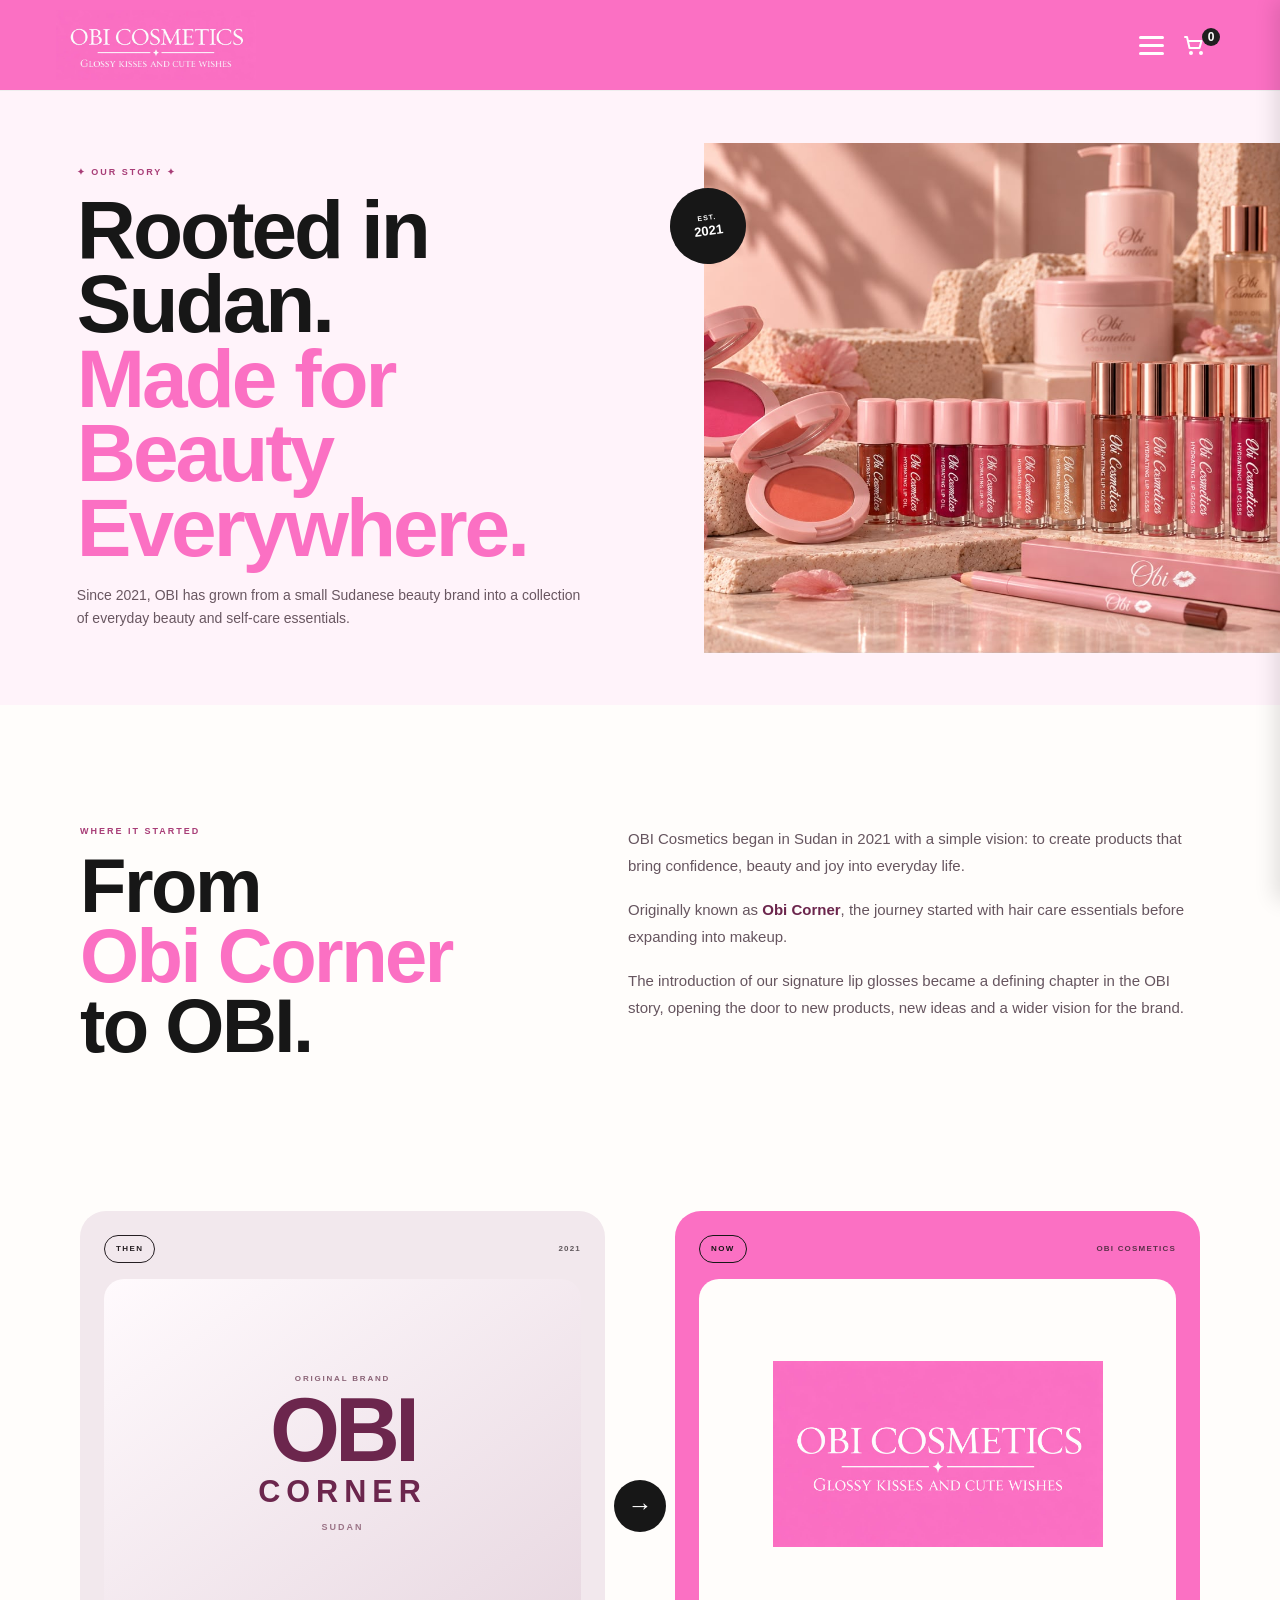
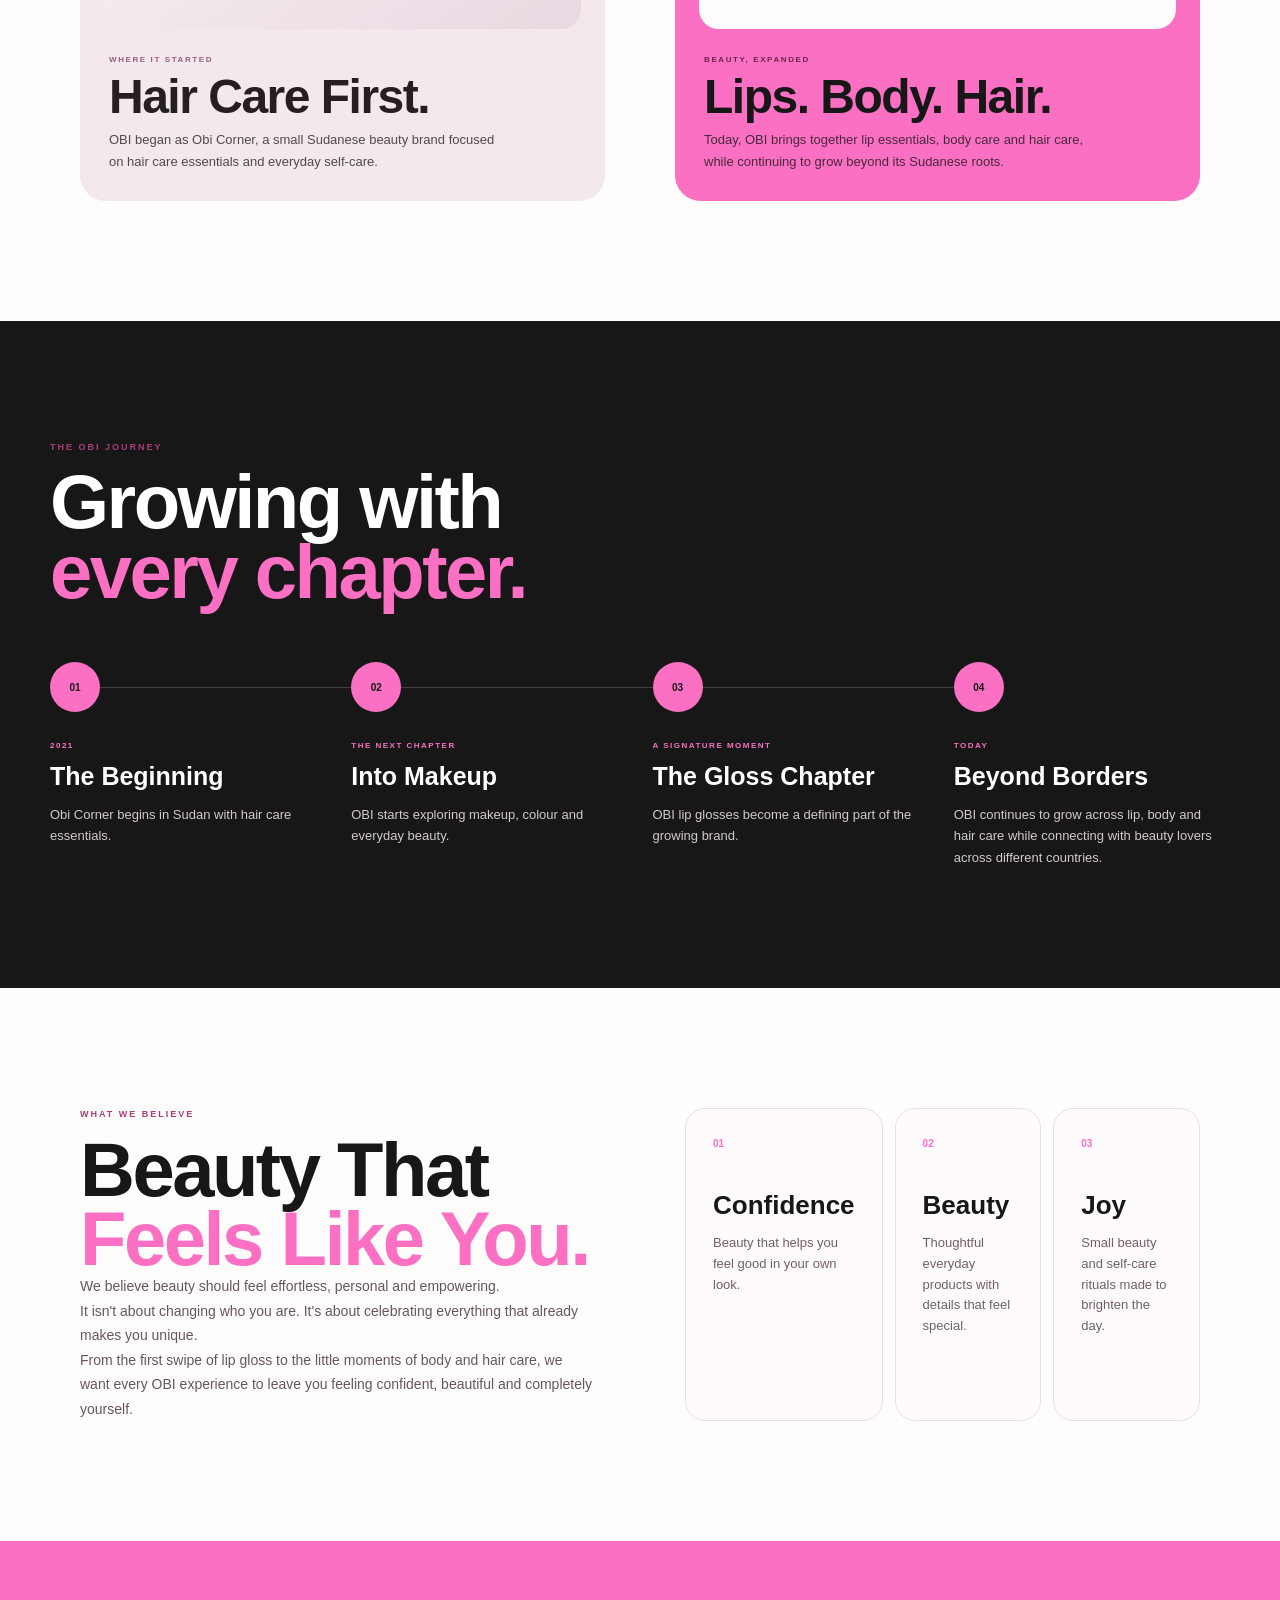
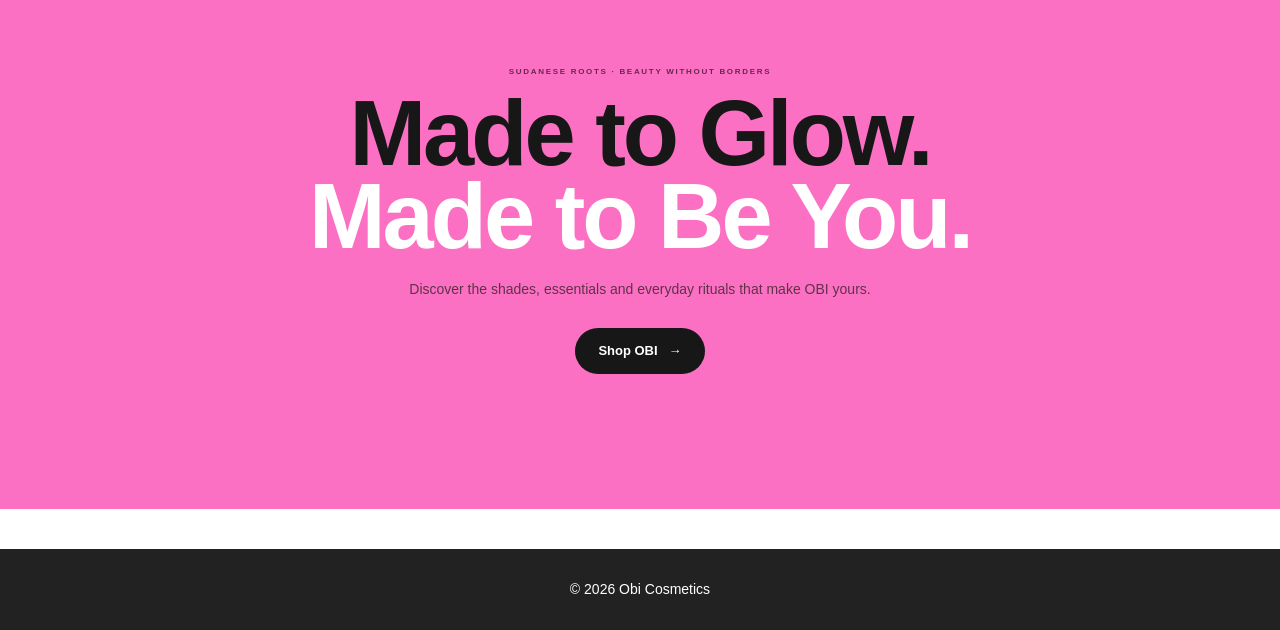
==== commit 67ac9082: "regions and home page updated" ====
--- a/about.html
+++ b/about.html
@@ -26,193 +26,640 @@
 
 
     <header>
-
-        <nav class="navbar">
-
-            <a
-               href="index.html"
-                class="logo"
-            >
-
-              <img
-                   src="images/brand/obi-wordmark.jpeg"
-                 alt="Obi Cosmetics"
-                  class="brand-wordmark"
-                 >
-
-            </a>
-
-
-            <div class="nav-actions">
-
-                <button
-                    id="menu-button"
-                    class="menu-button"
-                    type="button"
-                    aria-label="Open menu"
-                    aria-expanded="false"
+    <nav class="navbar">
+
+        <a href="index.html" class="logo">
+            <img
+                src="images/brand/obi-wordmark.jpeg"
+                alt="Obi Cosmetics"
+                class="brand-wordmark"
+            >
+        </a>
+
+        <div class="nav-actions">
+
+            <button
+                id="menu-button"
+                class="menu-button"
+                type="button"
+                aria-label="Open navigation menu"
+                aria-expanded="false"
+            >
+                <span></span>
+                <span></span>
+                <span></span>
+            </button>
+
+            <button
+                id="open-cart-button"
+                class="cart-button"
+                type="button"
+                aria-label="Open shopping cart"
+            >
+
+                <svg
+                    class="cart-icon"
+                    viewBox="0 0 24 24"
+                    fill="none"
+                    stroke="currentColor"
+                    stroke-width="2"
+                    stroke-linecap="round"
+                    stroke-linejoin="round"
+                    aria-hidden="true"
                 >
-
-                    <span></span>
-                    <span></span>
-                    <span></span>
-
-                </button>
-
-
-                <a
-                    href="index.html"
-                    class="cart-page-link"
-                    aria-label="Go to shop"
+                    <circle cx="9" cy="20" r="1"></circle>
+                    <circle cx="19" cy="20" r="1"></circle>
+                    <path d="M3 4h2l2.5 11h10l2-7H7"></path>
+                </svg>
+
+                <span
+                    id="cart-count"
+                    class="cart-count"
                 >
-                    Shop
-                </a>
-
+                    0
+                </span>
+
+            </button>
+
+        </div>
+
+    </nav>
+</header>
+
+
+    <main class="obi-about-page">
+
+
+    <!-- ========================================
+         COMPACT ABOUT HERO
+    ========================================= -->
+
+    <section class="obi-about-hero">
+
+        <div class="obi-about-hero-copy">
+
+            <p class="obi-about-kicker">
+                ✦ OUR STORY ✦
+            </p>
+
+            <h1>
+                Rooted in Sudan.
+                <span>
+                    Made for Beauty Everywhere.
+                </span>
+            </h1>
+
+            <p class="obi-about-hero-description">
+                Since 2021, OBI has grown from a small
+                Sudanese beauty brand into a collection
+                of everyday beauty and self-care essentials.
+            </p>
+
+        </div>
+
+
+        <div class="obi-about-hero-visual">
+
+            <img
+                src="images/brand/meet-obi.webp"
+                alt="OBI Cosmetics"
+            >
+
+            <div class="obi-about-hero-stamp">
+                EST.
+                <strong>2021</strong>
             </div>
 
-        </nav>
+        </div>
+
+    </section>
+
+
+
+    <!-- ========================================
+         OUR BEGINNING
+    ========================================= -->
+
+    <section class="obi-about-story">
+
+        <div class="obi-about-story-heading">
+
+            <p class="obi-about-section-kicker">
+                WHERE IT STARTED
+            </p>
+
+            <h2>
+                From
+                <span>Obi Corner</span>
+                to OBI.
+            </h2>
+
+        </div>
+
+
+        <div class="obi-about-story-copy">
+
+            <p>
+                OBI Cosmetics began in Sudan in 2021
+                with a simple vision: to create products
+                that bring confidence, beauty and joy
+                into everyday life.
+            </p>
+
+            <p>
+                Originally known as <strong>Obi Corner</strong>,
+                the journey started with hair care essentials
+                before expanding into makeup.
+            </p>
+
+            <p>
+                The introduction of our signature lip glosses
+                became a defining chapter in the OBI story,
+                opening the door to new products, new ideas
+                and a wider vision for the brand.
+            </p>
+
+        </div>
+
+    </section>
+
+
+
+    <!-- ========================================
+         THEN / NOW
+    ========================================= -->
+
+ <!-- ========================================
+     THEN → NOW
+========================================= -->
+
+<section class="obi-about-evolution">
+
+    <!-- THEN -->
+
+    <article class="obi-about-era obi-about-era-then">
+
+        <div class="obi-about-era-top">
+
+            <span class="obi-about-era-label">
+                THEN
+            </span>
+
+            <span class="obi-about-era-year">
+                2021
+            </span>
+
+        </div>
+
+
+        <div class="obi-about-era-visual obi-about-era-old-visual">
+
+            <p class="obi-about-era-origin">
+                ORIGINAL BRAND
+            </p>
+
+            <div class="obi-about-old-name">
+                OBI
+                <span>CORNER</span>
+            </div>
+
+            <p class="obi-about-old-note">
+                Sudan
+            </p>
+
+        </div>
+
+
+        <div class="obi-about-era-copy">
+
+            <p class="obi-about-era-eyebrow">
+                WHERE IT STARTED
+            </p>
+
+            <h3>
+                Hair Care First.
+            </h3>
+
+            <p>
+                OBI began as Obi Corner, a small
+                Sudanese beauty brand focused on
+                hair care essentials and everyday
+                self-care.
+            </p>
+
+        </div>
+
+    </article>
+
+
+    <!-- ARROW -->
+
+    <div
+        class="obi-about-era-arrow"
+        aria-hidden="true"
+    >
+        <span>→</span>
+    </div>
+
+
+    <!-- NOW -->
+
+    <article class="obi-about-era obi-about-era-now">
+
+        <div class="obi-about-era-top">
+
+            <span class="obi-about-era-label">
+                NOW
+            </span>
+
+            <span class="obi-about-era-year">
+                OBI COSMETICS
+            </span>
+
+        </div>
+
+
+        <div class="obi-about-era-visual obi-about-era-now-visual">
+
+            <img
+                src="images/brand/obi-wordmark.jpeg"
+                alt="OBI Cosmetics"
+                loading="lazy"
+            >
+
+        </div>
+
+
+        <div class="obi-about-era-copy">
+
+            <p class="obi-about-era-eyebrow">
+                BEAUTY, EXPANDED
+            </p>
+
+            <h3>
+                Lips. Body. Hair.
+            </h3>
+
+            <p>
+                Today, OBI brings together lip
+                essentials, body care and hair care,
+                while continuing to grow beyond
+                its Sudanese roots.
+            </p>
+
+        </div>
+
+    </article>
+
+</section>
+
+
+
+    <!-- ========================================
+         JOURNEY
+    ========================================= -->
+
+    <section class="obi-about-journey">
+
+        <div class="obi-about-journey-heading">
+
+            <p class="obi-about-section-kicker">
+                THE OBI JOURNEY
+            </p>
+
+            <h2>
+                Growing with
+                <span>every chapter.</span>
+            </h2>
+
+        </div>
+
+
+        <div class="obi-about-timeline">
+
+
+            <article class="obi-about-timeline-item">
+
+                <div class="obi-about-timeline-dot">
+                    01
+                </div>
+
+                <div>
+
+                    <span>
+                        2021
+                    </span>
+
+                    <h3>
+                        The Beginning
+                    </h3>
+
+                    <p>
+                        Obi Corner begins in Sudan with
+                        hair care essentials.
+                    </p>
+
+                </div>
+
+            </article>
+
+
+
+            <article class="obi-about-timeline-item">
+
+                <div class="obi-about-timeline-dot">
+                    02
+                </div>
+
+                <div>
+
+                    <span>
+                        THE NEXT CHAPTER
+                    </span>
+
+                    <h3>
+                        Into Makeup
+                    </h3>
+
+                    <p>
+                        OBI starts exploring makeup,
+                        colour and everyday beauty.
+                    </p>
+
+                </div>
+
+            </article>
+
+
+
+            <article class="obi-about-timeline-item">
+
+                <div class="obi-about-timeline-dot">
+                    03
+                </div>
+
+                <div>
+
+                    <span>
+                        A SIGNATURE MOMENT
+                    </span>
+
+                    <h3>
+                        The Gloss Chapter
+                    </h3>
+
+                    <p>
+                        OBI lip glosses become a defining
+                        part of the growing brand.
+                    </p>
+
+                </div>
+
+            </article>
+
+
+
+            <article class="obi-about-timeline-item">
+
+                <div class="obi-about-timeline-dot">
+                    04
+                </div>
+
+                <div>
+
+                    <span>
+                        TODAY
+                    </span>
+
+                    <h3>
+                        Beyond Borders
+                    </h3>
+
+                    <p>
+                        OBI continues to grow across
+                        lip, body and hair care while
+                        connecting with beauty lovers
+                        across different countries.
+                    </p>
+
+                </div>
+
+            </article>
+
+
+        </div>
+
+    </section>
+
+
+
+    <!-- ========================================
+         BEAUTY PHILOSOPHY
+    ========================================= -->
+
+    <section class="obi-about-philosophy">
+
+        <div class="obi-about-philosophy-copy">
+
+            <p class="obi-about-section-kicker">
+                WHAT WE BELIEVE
+            </p>
+
+            <h2>
+                Beauty That
+                <span>
+                    Feels Like You.
+                </span>
+            </h2>
+
+            <p>
+                We believe beauty should feel effortless,
+                personal and empowering.
+            </p>
+
+            <p>
+                It isn't about changing who you are.
+                It's about celebrating everything that
+                already makes you unique.
+            </p>
+
+            <p>
+                From the first swipe of lip gloss to
+                the little moments of body and hair care,
+                we want every OBI experience to leave you
+                feeling confident, beautiful and completely
+                yourself.
+            </p>
+
+        </div>
+
+
+        <div class="obi-about-values">
+
+            <article>
+
+                <span>
+                    01
+                </span>
+
+                <h3>
+                    Confidence
+                </h3>
+
+                <p>
+                    Beauty that helps you feel good
+                    in your own look.
+                </p>
+
+            </article>
+
+
+            <article>
+
+                <span>
+                    02
+                </span>
+
+                <h3>
+                    Beauty
+                </h3>
+
+                <p>
+                    Thoughtful everyday products with
+                    details that feel special.
+                </p>
+
+            </article>
+
+
+            <article>
+
+                <span>
+                    03
+                </span>
+
+                <h3>
+                    Joy
+                </h3>
+
+                <p>
+                    Small beauty and self-care rituals
+                    made to brighten the day.
+                </p>
+
+            </article>
+
+        </div>
+
+    </section>
+
+
+
+    <!-- ========================================
+         FINAL ABOUT CTA
+    ========================================= -->
+
+    <section class="obi-about-final">
+
+        <p>
+            SUDANESE ROOTS · BEAUTY WITHOUT BORDERS
+        </p>
+
+        <h2>
+            Made to Glow.
+            <span>
+                Made to Be You.
+            </span>
+        </h2>
+
+        <p class="obi-about-final-description">
+            Discover the shades, essentials and
+            everyday rituals that make OBI yours.
+        </p>
+
+        <a
+            href="shop.html"
+            class="obi-about-shop-button"
+        >
+            Shop OBI
+            <span>→</span>
+        </a>
+
+    </section>
+
+</section>
+    <div
+        id="cart-overlay"
+        class="cart-overlay"
+    ></div>
+
+
+    <aside
+        id="cart-drawer"
+        class="cart-drawer"
+    >
+
+        <div class="cart-drawer-header">
+
+            <h2>
+                Your Cart
+            </h2>
+
+            <button
+                id="close-cart-button"
+                class="close-cart-button"
+                type="button"
+                aria-label="Close cart"
+            >
+                ×
+            </button>
+
+        </div>
 
 
         <div
-            id="mobile-menu"
-            class="mobile-menu"
+            id="cart-items"
+            class="cart-items"
         >
-
-            <a href="index.html">
-                Shop
-            </a>
-
-            <a href="about.html">
-                About Us
-            </a>
-
-            <a href="delivery.html">
-                Delivery
-            </a>
-
-            <a href="faq.html">
-                FAQ
-            </a>
-
-            <a href="contact.html">
-                Contact
-            </a>
-
-        </div>
-
-    </header>
-
-
-    <main>
-
-        <section class="about-page-hero">
-
-            <p class="section-label">
-                Our Story
-            </p>
-
-            <h1>
-                About Obi Cosmetics
-            </h1>
-
-            <p>
-                Discover the story behind Obi Cosmetics.
-            </p>
-
-        </section>
-
-
-        <section class="about-page-content">
-
-            <div class="about-text">
-
-                <h2>
-                    Our Brand
-                </h2>
-
-                <p>
-                    Obi Cosmetics offers a collection
-                    of lip products designed for
-                    everyday beauty and personal style.
-                </p>
-
-                <p>
-                    Our collection includes lip gloss,
-                    lip oil and lip liners in a variety
-                    of shades.
-                </p>
+        </div>
+
+
+        <div class="cart-drawer-footer">
+
+            <div class="cart-subtotal">
+
+                <span>
+                    Subtotal
+                </span>
+
+                <strong id="cart-subtotal">
+                    LE 0
+                </strong>
 
             </div>
 
 
-            <div class="about-image">
-
-                <img
-                    src="images/hero/hero.webp"
-                    alt="Obi Cosmetics products"
-                >
-
-            </div>
-
-        </section>
-
-
-        <section class="about-values">
-
-            <h2>
-                What We Focus On
-            </h2>
-
-
-            <div class="about-values-grid">
-
-                <article>
-
-                    <h3>
-                        Choice
-                    </h3>
-
-                    <p>
-                        A selection of shades for
-                        different styles.
-                    </p>
-
-                </article>
-
-
-                <article>
-
-                    <h3>
-                        Simple Ordering
-                    </h3>
-
-                    <p>
-                        Browse, select and complete
-                        your order easily.
-                    </p>
-
-                </article>
-
-
-                <article>
-
-                    <h3>
-                        Customer Support
-                    </h3>
-
-                    <p>
-                        Customers can communicate
-                        directly through WhatsApp.
-                    </p>
-
-                </article>
-
-            </div>
-
-        </section>
-
-    </main>
-
+            <button
+                id="cart-checkout-button"
+                class="cart-checkout-button"
+                type="button"
+            >
+                Go to Checkout
+            </button>
+
+
+            <button
+                id="continue-shopping-button"
+                class="continue-shopping-button"
+                type="button"
+            >
+                Continue Shopping
+            </button>
+
+        </div>
+
+    </aside>
+</main>
 
     <footer>
 
@@ -223,7 +670,9 @@
     </footer>
 
 
-    <script src="menu.js"></script>
+   <script src="products.js"></script>
+<script src="menu.js"></script>
+<script src="store.js"></script>
 
 </body>
 
--- a/style.css
+++ b/style.css
@@ -6413,17 +6413,26 @@
 
 
 .obi-product-image img {
-    width:
-        100%;
-
-    height:
-        100%;
-
-    display:
-        block;
-
-    object-fit:
-        cover;
+    width: 100%;
+    height: 100%;
+
+    display: block;
+
+    object-fit: cover;
+
+    object-position:
+        var(
+            --obi-product-position,
+            center
+        );
+
+    transform:
+        scale(
+            var(
+                --obi-product-scale,
+                1
+            )
+        );
 
     transition:
         transform
@@ -6440,6 +6449,18 @@
 .obi-product-card:hover
 .obi-product-image img {
     transform:
+        scale(
+            var(
+                --obi-product-hover-scale,
+                1.035
+            )
+        );
+}
+
+
+.obi-product-card:hover
+.obi-product-image img {
+    transform:
         scale(1.04);
 }
 
@@ -8138,4 +8159,5395 @@
 .product-modal,
 .product-modal * {
     box-sizing: border-box;
+}
+.obi-product-tagline {
+    margin:
+        7px 0 0;
+
+    color:
+        #b04482;
+
+    font-size:
+        8px;
+
+    font-weight:
+        800;
+
+    letter-spacing:
+        1px;
+
+    line-height:
+        1.5;
+
+    text-transform:
+        uppercase;
+}
+/* =========================================================
+   PRODUCT MODAL DETAILS
+========================================================= */
+
+.product-modal-details {
+    margin:
+        22px 0 10px;
+}
+
+
+.product-modal-tagline {
+    margin:
+        0 0 20px;
+
+    color:
+        #b04482;
+
+    font-size:
+        11px;
+
+    font-weight:
+        900;
+
+    letter-spacing:
+        1.3px;
+
+    line-height:
+        1.5;
+
+    text-transform:
+        uppercase;
+}
+
+
+.product-modal-benefits-section,
+.product-modal-usage-section {
+    margin-top:
+        20px;
+}
+
+
+.product-modal-benefits-section h3,
+.product-modal-usage-section h3 {
+    margin:
+        0 0 10px;
+
+    color:
+        #171717;
+
+    font-size:
+        10px;
+
+    font-weight:
+        900;
+
+    letter-spacing:
+        1.5px;
+
+    text-transform:
+        uppercase;
+}
+
+
+.product-modal-benefits {
+    margin:
+        0;
+
+    padding-left:
+        18px;
+
+    color:
+        #5d5058;
+
+    font-size:
+        13px;
+
+    line-height:
+        1.75;
+}
+
+
+.product-modal-usage {
+    margin:
+        0;
+
+    padding:
+        14px 16px;
+
+    border-radius:
+        14px;
+
+    background:
+        #fff3fa;
+
+    color:
+        #6c264d;
+
+    font-size:
+        13px;
+
+    font-weight:
+        600;
+
+    line-height:
+        1.6;
+}
+/* =========================================================
+   PRODUCT MODAL - DESKTOP LAYOUT FIX
+========================================================= */
+
+
+/* Stop the page behind the modal from scrolling */
+body.product-modal-open {
+    overflow: hidden !important;
+}
+
+
+/* Keep modal inside the browser window */
+.product-modal {
+    box-sizing: border-box;
+
+    max-width:
+        calc(100vw - 48px);
+
+    max-height:
+        calc(100vh - 48px);
+
+    overflow-y:
+        auto;
+
+    overflow-x:
+        hidden !important;
+}
+
+
+/* Prevent the two modal columns from making
+   the modal wider than the screen */
+.product-modal-layout {
+    width:
+        100%;
+
+    max-width:
+        100%;
+
+    min-width:
+        0;
+
+    box-sizing:
+        border-box;
+}
+
+
+/* Both sides must be allowed to shrink */
+.product-modal-visual,
+.product-modal-content {
+    min-width:
+        0;
+
+    max-width:
+        100%;
+
+    box-sizing:
+        border-box;
+}
+
+
+/* =========================================================
+   LAPTOP / DESKTOP
+========================================================= */
+
+@media (min-width: 800px) {
+
+    .product-modal-layout {
+        display:
+            grid;
+
+        grid-template-columns:
+            minmax(0, 42%)
+            minmax(0, 58%);
+
+        align-items:
+            start;
+    }
+
+
+    /* PHOTO SIDE */
+
+    .product-modal-visual {
+        width:
+            100%;
+
+        aspect-ratio:
+            4 / 5;
+
+        height:
+            auto;
+
+        overflow:
+            hidden;
+
+        background:
+            #f7eef3;
+    }
+
+
+    .product-modal-visual img {
+        width:
+            100% !important;
+
+        height:
+            100% !important;
+
+        min-width:
+            0 !important;
+
+        max-width:
+            100% !important;
+
+        min-height:
+            0 !important;
+
+        max-height:
+            none !important;
+
+        display:
+            block;
+
+        object-fit:
+            contain !important;
+
+        object-position:
+            center center !important;
+
+        transform:
+            none !important;
+    }
+
+
+    /* DETAILS SIDE */
+
+    .product-modal-content {
+        width:
+            100%;
+
+        min-width:
+            0;
+
+        overflow:
+            hidden;
+    }
+
+
+    /* Shade row can scroll by itself,
+       instead of widening the whole modal */
+
+    .product-modal-shades {
+        width:
+            100%;
+
+        max-width:
+            100%;
+
+        overflow-x:
+            auto;
+
+        overflow-y:
+            hidden;
+
+        box-sizing:
+            border-box;
+    }
+
+
+    .product-modal-shade {
+        flex-shrink:
+            0;
+    }
+
+
+    /* Buttons stay inside modal */
+
+    .product-modal-actions {
+        width:
+            100%;
+
+        max-width:
+            100%;
+
+        box-sizing:
+            border-box;
+    }
+
+}
+/* =========================================================
+   PRODUCT MODAL - LAYER FIX
+========================================================= */
+
+.product-modal-overlay {
+    z-index: 99998 !important;
+}
+
+.product-modal {
+    z-index: 99999 !important;
+}
+
+
+/* Desktop */
+@media (min-width: 800px) {
+
+    .product-modal {
+        position: fixed !important;
+
+        top: 24px !important;
+        bottom: 24px !important;
+
+        left: 50% !important;
+        right: auto !important;
+
+        transform: translateX(-50%) !important;
+
+        max-height: none !important;
+
+        overflow-y: auto !important;
+        overflow-x: hidden !important;
+    }
+
+}
+
+
+/* ARROWS */
+
+.shade-scroll-button {
+    position: absolute;
+
+    top: 50%;
+
+    transform:
+        translateY(-50%);
+
+    z-index: 5;
+
+    width: 34px;
+    height: 34px;
+
+    border:
+        1px solid #e4d5dd;
+
+    border-radius:
+        50%;
+
+    background:
+        #ffffff;
+
+    color:
+        #171717;
+
+    font-size:
+        24px;
+
+    line-height:
+        1;
+
+    cursor:
+        pointer;
+
+    display: flex;
+    align-items: center;
+    justify-content: center;
+
+    box-shadow:
+        0 4px 12px rgba(0, 0, 0, 0.08);
+
+    transition:
+        opacity 0.2s ease,
+        transform 0.2s ease;
+}
+
+
+.shade-scroll-prev {
+    left:
+        2px;
+}
+
+
+.shade-scroll-next {
+    right:
+        2px;
+}
+
+
+.shade-scroll-button:hover {
+    transform:
+        translateY(-50%)
+        scale(1.08);
+}
+
+
+.shade-scroll-button:disabled {
+    opacity:
+        0.25;
+
+    cursor:
+        default;
+
+    pointer-events:
+        none;
+}
+
+
+/* MOBILE */
+
+@media (max-width: 799px) {
+
+    .shade-scroll-button {
+        width:
+            30px;
+
+        height:
+            30px;
+
+        font-size:
+            21px;
+    }
+
+}
+
+
+
+/* SHADE ROW */
+
+.product-modal-shades {
+    display: flex;
+    align-items: flex-start;
+
+    gap: 14px;
+
+    width: 100%;
+    max-width: 100%;
+
+    overflow-x: auto;
+    overflow-y: hidden;
+
+    scroll-behavior: smooth;
+
+    scrollbar-width: none;
+
+    padding:
+        8px 44px 10px;
+
+    box-sizing: border-box;
+}
+
+
+.product-modal-shades::-webkit-scrollbar {
+    display: none;
+}
+
+
+.product-modal-shade {
+    flex: 0 0 auto;
+}
+
+
+
+
+/* =========================================================
+   MOBILE
+========================================================= */
+
+@media (max-width: 799px) {
+
+    .product-modal-shades {
+        padding-left: 38px;
+        padding-right: 38px;
+    }
+
+
+    .shade-scroll-button {
+        width: 31px;
+        height: 31px;
+
+        font-size: 23px;
+    }
+
+}
+/* =========================================================
+   FINAL PRODUCT SHADE CAROUSEL
+========================================================= */
+
+.product-modal-shades-shell {
+    position: relative;
+
+    width: 100%;
+    max-width: 100%;
+    min-width: 0;
+
+    box-sizing: border-box;
+}
+
+
+/* =========================================================
+   SHADE ROW
+========================================================= */
+
+.product-modal-shades {
+    width: 100%;
+    max-width: 100%;
+    min-width: 0;
+
+    display: flex !important;
+    flex-wrap: nowrap !important;
+    align-items: flex-start;
+
+    gap: 14px;
+
+    padding:
+        8px
+        48px
+        12px;
+
+    overflow-x: auto !important;
+    overflow-y: hidden !important;
+
+    scroll-behavior: smooth;
+
+    scrollbar-width: none;
+
+    box-sizing: border-box;
+}
+
+
+.product-modal-shades::-webkit-scrollbar {
+    display: none;
+}
+
+
+.product-modal-shade {
+    flex:
+        0 0 auto !important;
+
+    min-width:
+        max-content;
+
+    white-space:
+        nowrap;
+}
+
+
+.product-modal-shade-name {
+    white-space:
+        nowrap;
+}
+
+
+/* =========================================================
+   SHADE ARROWS
+========================================================= */
+
+.shade-scroll-button {
+    position: absolute;
+
+    top: 50%;
+
+    transform:
+        translateY(-50%);
+
+    z-index: 50;
+
+    width: 38px;
+    height: 38px;
+
+    padding: 0;
+
+    display: flex;
+    align-items: center;
+    justify-content: center;
+
+    border:
+        1px solid
+        rgba(108, 38, 77, 0.18);
+
+    border-radius:
+        50%;
+
+    background:
+        rgba(255, 255, 255, 0.98);
+
+    color:
+        #6c264d;
+
+    box-shadow:
+        0 5px 16px
+        rgba(0, 0, 0, 0.14);
+
+    font-family:
+        Arial,
+        sans-serif;
+
+    font-size:
+        28px;
+
+    font-weight:
+        400;
+
+    line-height:
+        1;
+
+    cursor:
+        pointer;
+
+    user-select:
+        none;
+
+    transition:
+        opacity 0.2s ease,
+        transform 0.2s ease,
+        background 0.2s ease;
+}
+
+
+.shade-scroll-prev {
+    left: 3px;
+}
+
+
+.shade-scroll-next {
+    right: 3px;
+}
+
+
+.shade-scroll-button:hover:not(:disabled) {
+    background:
+        #fff3fa;
+
+    transform:
+        translateY(-50%)
+        scale(1.08);
+}
+
+
+.shade-scroll-button:disabled {
+    opacity:
+        0.28;
+
+    cursor:
+        default;
+}
+
+
+/* =========================================================
+   MOBILE SHADE CAROUSEL
+========================================================= */
+
+@media (max-width: 799px) {
+
+    .product-modal-shades {
+        gap:
+            10px;
+
+        padding-left:
+            42px;
+
+        padding-right:
+            42px;
+
+        -webkit-overflow-scrolling:
+            touch;
+    }
+
+
+    .shade-scroll-button {
+        width:
+            32px;
+
+        height:
+            32px;
+
+        font-size:
+            23px;
+    }
+
+}
+/* =========================================================
+   PRODUCT MODAL BACKGROUND LOCK
+========================================================= */
+
+html.product-modal-open,
+body.product-modal-open {
+    overflow:
+        hidden !important;
+
+    overscroll-behavior:
+        none !important;
+}
+
+
+body.product-modal-open {
+    touch-action:
+        none;
+}
+
+
+/*
+    The product modal itself must remain scrollable.
+*/
+
+.product-modal {
+    overscroll-behavior:
+        contain;
+}
+
+
+@media (max-width: 799px) {
+
+    .product-modal {
+        overflow-x:
+            hidden !important;
+
+        overflow-y:
+            auto !important;
+
+        -webkit-overflow-scrolling:
+            touch;
+    }
+
+}
+/* =========================================================
+   OBI BODY CARE HERO
+========================================================= */
+
+.obi-body-care-hero {
+    width: 100%;
+
+    background:
+        #fb70c3;
+
+    overflow:
+        hidden;
+}
+
+
+/* Prevent hidden hero from displaying */
+
+.obi-body-care-hero[hidden],
+.obi-shop-hero[hidden] {
+    display:
+        none !important;
+}
+
+
+/* =========================================================
+   IMAGE
+========================================================= */
+
+.obi-body-care-hero-image {
+    position:
+        relative;
+
+    width:
+        100%;
+
+    min-height:
+        420px;
+
+    overflow:
+        hidden;
+
+    background:
+        #eab3b5;
+}
+
+
+.obi-body-care-hero-image img {
+    width:
+        100%;
+
+    height:
+        100%;
+
+    min-height:
+        420px;
+
+    display:
+        block;
+
+    object-fit:
+        cover;
+
+    object-position:
+        center;
+}
+
+
+/* =========================================================
+   CONTENT
+========================================================= */
+
+.obi-body-care-hero-content {
+    padding:
+        50px 22px 55px;
+
+    background:
+        #fb70c3;
+}
+
+
+/* SMALL LABEL */
+
+.obi-body-care-eyebrow {
+    margin:
+        0 0 18px;
+
+    color:
+        #6c264d;
+
+    font-size:
+        10px;
+
+    font-weight:
+        900;
+
+    letter-spacing:
+        2px;
+}
+
+
+/* MAIN TITLE */
+
+.obi-body-care-hero-content h1 {
+    max-width:
+        650px;
+
+    margin:
+        0 0 24px;
+
+    color:
+        #171717;
+
+    font-size:
+        clamp(
+            54px,
+            14vw,
+            96px
+        );
+
+    font-weight:
+        800;
+
+    line-height:
+        0.88;
+
+    letter-spacing:
+        -4px;
+}
+
+
+.obi-body-care-hero-content h1 span {
+    display:
+        block;
+
+    color:
+        #fffdfb;
+}
+
+
+/* DESCRIPTION */
+
+.obi-body-care-description {
+    max-width:
+        500px;
+
+    margin:
+        0 0 24px;
+
+    color:
+        #52233f;
+
+    font-size:
+        15px;
+
+    line-height:
+        1.7;
+}
+
+
+/* BENEFIT LINE */
+
+.obi-body-care-benefits {
+    display:
+        flex;
+
+    flex-wrap:
+        wrap;
+
+    align-items:
+        center;
+
+    gap:
+        9px;
+
+    margin:
+        0 0 30px;
+
+    color:
+        #6c264d;
+
+    font-size:
+        10px;
+
+    font-weight:
+        900;
+
+    letter-spacing:
+        1.6px;
+}
+
+
+.obi-body-care-benefits span {
+    color:
+        #fffdfb;
+}
+
+
+/* BUTTON */
+
+.obi-body-care-hero-button {
+    display:
+        inline-flex;
+
+    align-items:
+        center;
+
+    justify-content:
+        center;
+
+    gap:
+        12px;
+
+    min-height:
+        50px;
+
+    padding:
+        13px 23px;
+
+    border-radius:
+        999px;
+
+    background:
+        #171717;
+
+    color:
+        #ffffff;
+
+    text-decoration:
+        none;
+
+    font-size:
+        13px;
+
+    font-weight:
+        800;
+
+    transition:
+        transform 0.2s ease,
+        background 0.2s ease;
+}
+
+
+.obi-body-care-hero-button:hover {
+    transform:
+        translateY(-2px);
+
+    background:
+        #6c264d;
+}
+
+
+.obi-body-care-hero-button span {
+    transition:
+        transform 0.2s ease;
+}
+
+
+.obi-body-care-hero-button:hover span {
+    transform:
+        translateY(3px);
+}
+
+
+/* =========================================================
+   DESKTOP BODY CARE HERO
+========================================================= */
+
+@media (min-width: 800px) {
+
+    .obi-body-care-hero {
+        display:
+            grid;
+
+        grid-template-columns:
+            minmax(0, 1.08fr)
+            minmax(0, 0.92fr);
+
+        min-height:
+            620px;
+    }
+
+
+    .obi-body-care-hero-image {
+        min-height:
+            620px;
+    }
+
+
+    .obi-body-care-hero-image img {
+        min-height:
+            620px;
+    }
+
+
+    .obi-body-care-hero-content {
+        display:
+            flex;
+
+        flex-direction:
+            column;
+
+        justify-content:
+            center;
+
+        padding:
+            70px
+            clamp(
+                40px,
+                5vw,
+                90px
+            );
+    }
+
+
+    .obi-body-care-hero-content h1 {
+        font-size:
+            clamp(
+                65px,
+                6vw,
+                105px
+            );
+    }
+
+}
+
+
+/* =========================================================
+   LARGE DESKTOP
+========================================================= */
+
+@media (min-width: 1300px) {
+
+    .obi-body-care-hero {
+        min-height:
+            680px;
+    }
+
+
+    .obi-body-care-hero-image,
+    .obi-body-care-hero-image img {
+        min-height:
+            680px;
+    }
+
+}
+
+
+/* =========================================================
+   SMALL PHONE
+========================================================= */
+
+@media (max-width: 500px) {
+
+    .obi-body-care-hero-image {
+        min-height:
+            360px;
+    }
+
+
+    .obi-body-care-hero-image img {
+        min-height:
+            360px;
+
+        object-position:
+            center center;
+    }
+
+
+    .obi-body-care-hero-content {
+        padding:
+            42px 18px 48px;
+    }
+
+
+    .obi-body-care-hero-content h1 {
+        font-size:
+            clamp(
+                50px,
+                15vw,
+                68px
+            );
+
+        letter-spacing:
+            -3px;
+    }
+
+}
+/* =========================================================
+   PRODUCT MODAL MEDIA
+========================================================= */
+
+.product-modal-media {
+    min-width: 0;
+
+    background:
+        #f7eef3;
+}
+
+
+/* =========================================================
+   PRODUCT IMAGE GALLERY
+========================================================= */
+
+.product-modal-gallery {
+    display:
+        flex;
+
+    align-items:
+        stretch;
+
+    gap:
+        10px;
+
+    width:
+        100%;
+
+    padding:
+        12px;
+
+    overflow-x:
+        auto;
+
+    overflow-y:
+        hidden;
+
+    background:
+        #fffdfb;
+
+    border-top:
+        1px solid
+        #eadfe5;
+
+    scrollbar-width:
+        none;
+
+    box-sizing:
+        border-box;
+}
+
+
+.product-modal-gallery[hidden] {
+    display:
+        none !important;
+}
+
+
+.product-modal-gallery::-webkit-scrollbar {
+    display:
+        none;
+}
+
+
+/* =========================================================
+   GALLERY THUMBNAIL
+========================================================= */
+
+.product-modal-gallery-thumb {
+    flex:
+        0 0 82px;
+
+    width:
+        82px;
+
+    padding:
+        5px;
+
+    border:
+        1px solid
+        #e4d5dd;
+
+    border-radius:
+        13px;
+
+    background:
+        #ffffff;
+
+    color:
+        #6c264d;
+
+    cursor:
+        pointer;
+
+    transition:
+        border-color .2s ease,
+        transform .2s ease,
+        box-shadow .2s ease;
+}
+
+
+.product-modal-gallery-thumb img {
+    width:
+        100%;
+
+    height:
+        72px;
+
+    min-height:
+        0 !important;
+
+    display:
+        block;
+
+    object-fit:
+        cover;
+
+    border-radius:
+        9px;
+}
+
+
+.product-modal-gallery-thumb span {
+    display:
+        block;
+
+    margin-top:
+        6px;
+
+    font-size:
+        9px;
+
+    font-weight:
+        800;
+
+    line-height:
+        1.2;
+
+    text-align:
+        center;
+
+    letter-spacing:
+        .3px;
+}
+
+
+/* ACTIVE IMAGE */
+
+.product-modal-gallery-thumb.active {
+    border-color:
+        #171717;
+
+    box-shadow:
+        0 0 0 1px
+        #171717;
+}
+
+
+.product-modal-gallery-thumb:hover {
+    transform:
+        translateY(-2px);
+}
+
+
+/* =========================================================
+   MOBILE
+========================================================= */
+
+@media (max-width: 799px) {
+
+    .product-modal-gallery {
+        gap:
+            9px;
+
+        padding:
+            10px 12px 12px;
+    }
+
+
+    .product-modal-gallery-thumb {
+        flex-basis:
+            76px;
+
+        width:
+            76px;
+    }
+
+
+    .product-modal-gallery-thumb img {
+        height:
+            66px;
+    }
+
+}
+/* =========================================================
+   OBI ABOUT PAGE
+========================================================= */
+
+.obi-about-page {
+    background: #fffdfb;
+}
+
+
+/* =========================================================
+   COMPACT ABOUT HERO
+========================================================= */
+
+.obi-about-hero {
+    position: relative;
+
+    display: grid;
+    grid-template-columns: 1fr;
+
+    min-height: 0;
+
+    overflow: hidden;
+
+    background: #fff3fa;
+}
+
+
+.obi-about-hero-copy {
+    position: relative;
+
+    z-index: 2;
+
+    padding:
+        46px
+        18px
+        48px;
+
+    max-width: 700px;
+}
+
+
+.obi-about-kicker,
+.obi-about-section-kicker {
+    margin:
+        0
+        0
+        13px;
+
+    color: #a83d77;
+
+    font-size: 9px;
+
+    font-weight: 900;
+
+    letter-spacing: 2px;
+
+    text-transform: uppercase;
+}
+
+
+.obi-about-hero h1 {
+    max-width: 690px;
+
+    margin:
+        0
+        0
+        18px;
+
+    color: #171717;
+
+    font-size:
+        clamp(
+            42px,
+            12vw,
+            82px
+        );
+
+    line-height: .91;
+
+    letter-spacing: -3px;
+}
+
+
+.obi-about-hero h1 span {
+    display: block;
+
+    color: #fb70c3;
+}
+
+
+.obi-about-hero-description {
+    max-width: 510px;
+
+    margin: 0;
+
+    color: #695761;
+
+    font-size: 14px;
+
+    line-height: 1.65;
+}
+
+
+/* =========================================================
+   HERO VISUAL
+========================================================= */
+
+.obi-about-hero-visual {
+    position: absolute;
+
+    right: 14px;
+    bottom: 18px;
+
+    width: 105px;
+    height: 125px;
+
+    overflow: visible;
+
+    border-radius: 52px 52px 18px 18px;
+}
+
+
+.obi-about-hero-visual img {
+    width: 100%;
+    height: 100%;
+
+    display: block;
+
+    object-fit: cover;
+
+    border-radius: inherit;
+
+    box-shadow:
+        0 15px 35px
+        rgba(108, 38, 77, .15);
+}
+
+
+.obi-about-hero-stamp {
+    position: absolute;
+
+    left: -30px;
+    top: -20px;
+
+    width: 59px;
+    height: 59px;
+
+    display: flex;
+
+    flex-direction: column;
+
+    align-items: center;
+    justify-content: center;
+
+    border-radius: 50%;
+
+    background: #171717;
+
+    color: #ffffff;
+
+    font-size: 7px;
+
+    font-weight: 800;
+
+    letter-spacing: 1px;
+
+    line-height: 1.15;
+
+    transform: rotate(-8deg);
+}
+
+
+.obi-about-hero-stamp strong {
+    display: block;
+
+    margin-top: 2px;
+
+    font-size: 13px;
+
+    letter-spacing: 0;
+}
+
+
+/*
+   Give the small image some breathing room
+   without making the hero tall.
+*/
+
+@media (max-width: 599px) {
+
+    .obi-about-hero-copy {
+        padding-right: 105px;
+    }
+
+
+    .obi-about-hero h1 {
+        font-size:
+            clamp(
+                39px,
+                11vw,
+                55px
+            );
+    }
+
+
+    .obi-about-hero-description {
+        max-width: 260px;
+    }
+
+}
+
+
+/* =========================================================
+   OUR STORY
+========================================================= */
+
+.obi-about-story {
+    max-width: 1180px;
+
+    margin: auto;
+
+    padding:
+        80px
+        18px;
+
+    display: grid;
+
+    grid-template-columns: 1fr;
+
+    gap: 35px;
+}
+
+
+.obi-about-story-heading h2,
+.obi-about-journey-heading h2,
+.obi-about-philosophy h2 {
+    margin: 0;
+
+    color: #171717;
+
+    font-size:
+        clamp(
+            44px,
+            9vw,
+            76px
+        );
+
+    line-height: .92;
+
+    letter-spacing: -2.5px;
+}
+
+
+.obi-about-story-heading h2 span,
+.obi-about-journey-heading h2 span,
+.obi-about-philosophy h2 span {
+    display: block;
+
+    color: #fb70c3;
+}
+
+
+.obi-about-story-copy {
+    max-width: 600px;
+
+    color: #66555f;
+
+    font-size: 15px;
+
+    line-height: 1.8;
+}
+
+
+.obi-about-story-copy p {
+    margin:
+        0
+        0
+        17px;
+}
+
+
+.obi-about-story-copy strong {
+    color: #6c264d;
+}
+
+
+/* =========================================================
+   THEN / NOW
+========================================================= */
+
+.obi-about-evolution {
+    max-width: 1180px;
+
+    margin:
+        0
+        auto
+        90px;
+
+    padding:
+        0
+        18px;
+
+    display: grid;
+
+    grid-template-columns: 1fr;
+
+    gap: 14px;
+}
+
+
+.obi-about-evolution-card {
+    min-height: 260px;
+
+    padding: 30px;
+
+    border-radius: 24px;
+
+    display: flex;
+
+    flex-direction: column;
+
+    justify-content: flex-end;
+}
+
+
+.obi-about-evolution-old {
+    background: #f1e8ed;
+
+    color: #30272c;
+}
+
+
+.obi-about-evolution-now {
+    background: #fb70c3;
+
+    color: #171717;
+}
+
+
+.obi-about-evolution-year {
+    width: fit-content;
+
+    margin-bottom: auto;
+
+    padding:
+        7px
+        10px;
+
+    border:
+        1px solid
+        currentColor;
+
+    border-radius: 999px;
+
+    font-size: 8px;
+
+    font-weight: 900;
+
+    letter-spacing: 1.3px;
+}
+
+
+.obi-about-evolution-small {
+    margin:
+        24px
+        0
+        7px;
+
+    font-size: 8px;
+
+    font-weight: 900;
+
+    letter-spacing: 1.6px;
+}
+
+
+.obi-about-evolution-card h3 {
+    margin:
+        0
+        0
+        10px;
+
+    font-size:
+        clamp(
+            32px,
+            8vw,
+            52px
+        );
+
+    line-height: .95;
+}
+
+
+.obi-about-evolution-card > p:last-child {
+    max-width: 390px;
+
+    margin: 0;
+
+    font-size: 13px;
+
+    line-height: 1.65;
+}
+
+
+.obi-about-evolution-arrow {
+    display: flex;
+
+    align-items: center;
+    justify-content: center;
+
+    height: 45px;
+
+    color: #fb70c3;
+
+    font-size: 32px;
+
+    transform: rotate(90deg);
+}
+
+
+/* =========================================================
+   TIMELINE
+========================================================= */
+
+.obi-about-journey {
+    padding:
+        85px
+        18px;
+
+    background: #171717;
+
+    color: #ffffff;
+}
+
+
+.obi-about-journey-heading {
+    max-width: 1180px;
+
+    margin:
+        0
+        auto
+        55px;
+}
+
+
+.obi-about-journey-heading h2 {
+    color: #ffffff;
+}
+
+
+.obi-about-timeline {
+    max-width: 1180px;
+
+    margin: auto;
+}
+
+
+.obi-about-timeline-item {
+    position: relative;
+
+    display: grid;
+
+    grid-template-columns:
+        52px
+        1fr;
+
+    gap: 18px;
+
+    padding-bottom: 40px;
+}
+
+
+.obi-about-timeline-item:not(:last-child)::before {
+    content: "";
+
+    position: absolute;
+
+    left: 25px;
+    top: 48px;
+    bottom: 0;
+
+    width: 1px;
+
+    background:
+        rgba(
+            255,
+            255,
+            255,
+            .18
+        );
+}
+
+
+.obi-about-timeline-dot {
+    position: relative;
+
+    z-index: 2;
+
+    width: 50px;
+    height: 50px;
+
+    display: flex;
+
+    align-items: center;
+    justify-content: center;
+
+    border-radius: 50%;
+
+    background: #fb70c3;
+
+    color: #171717;
+
+    font-size: 10px;
+
+    font-weight: 900;
+}
+
+
+.obi-about-timeline-item span {
+    display: block;
+
+    margin:
+        2px
+        0
+        6px;
+
+    color: #fb70c3;
+
+    font-size: 8px;
+
+    font-weight: 900;
+
+    letter-spacing: 1.5px;
+}
+
+
+.obi-about-timeline-item h3 {
+    margin:
+        0
+        0
+        8px;
+
+    font-size: 25px;
+}
+
+
+.obi-about-timeline-item p {
+    max-width: 500px;
+
+    margin: 0;
+
+    color: #d3c8ce;
+
+    font-size: 13px;
+
+    line-height: 1.65;
+}
+
+
+/* =========================================================
+   PHILOSOPHY
+========================================================= */
+
+.obi-about-philosophy {
+    max-width: 1180px;
+
+    margin: auto;
+
+    padding:
+        90px
+        18px;
+
+    display: grid;
+
+    grid-template-columns: 1fr;
+
+    gap: 55px;
+}
+
+
+.obi-about-philosophy-copy > p:not(.obi-about-section-kicker) {
+    max-width: 560px;
+
+    color: #675660;
+
+    font-size: 14px;
+
+    line-height: 1.75;
+}
+
+
+.obi-about-values {
+    display: grid;
+
+    grid-template-columns: 1fr;
+
+    gap: 12px;
+}
+
+
+.obi-about-values article {
+    padding: 27px;
+
+    border:
+        1px solid
+        #eadfe5;
+
+    border-radius: 20px;
+
+    background: #fffafd;
+}
+
+
+.obi-about-values article > span {
+    display: block;
+
+    margin-bottom: 35px;
+
+    color: #fb70c3;
+
+    font-size: 10px;
+
+    font-weight: 900;
+}
+
+
+.obi-about-values h3 {
+    margin:
+        0
+        0
+        8px;
+
+    font-size: 26px;
+
+    color: #171717;
+}
+
+
+.obi-about-values p {
+    margin: 0;
+
+    color: #725f69;
+
+    font-size: 13px;
+
+    line-height: 1.6;
+}
+
+
+/* =========================================================
+   FINAL CTA
+========================================================= */
+
+.obi-about-final {
+    padding:
+        85px
+        18px
+        90px;
+
+    text-align: center;
+
+    background: #fb70c3;
+}
+
+
+.obi-about-final > p:first-child {
+    margin:
+        0
+        0
+        14px;
+
+    color: #6c264d;
+
+    font-size: 8px;
+
+    font-weight: 900;
+
+    letter-spacing: 1.7px;
+}
+
+
+.obi-about-final h2 {
+    max-width: 820px;
+
+    margin:
+        0
+        auto
+        20px;
+
+    color: #171717;
+
+    font-size:
+        clamp(
+            49px,
+            12vw,
+            92px
+        );
+
+    line-height: .9;
+
+    letter-spacing: -3px;
+}
+
+
+.obi-about-final h2 span {
+    display: block;
+
+    color: #ffffff;
+}
+
+
+.obi-about-final-description {
+    max-width: 480px;
+
+    margin:
+        0
+        auto
+        27px;
+
+    color: #603248;
+
+    font-size: 14px;
+
+    line-height: 1.65;
+}
+
+
+.obi-about-shop-button {
+    display: inline-flex;
+
+    align-items: center;
+
+    gap: 11px;
+
+    padding:
+        13px
+        23px;
+
+    border-radius: 999px;
+
+    background: #171717;
+
+    color: #ffffff;
+
+    text-decoration: none;
+
+    font-size: 13px;
+
+    font-weight: 800;
+}
+
+
+/* =========================================================
+   DESKTOP
+========================================================= */
+
+@media (min-width: 800px) {
+
+    .obi-about-hero {
+        min-height: 510px;
+
+        grid-template-columns:
+            1.1fr
+            .9fr;
+
+        align-items: center;
+    }
+
+
+    .obi-about-hero-copy {
+        padding:
+            75px
+            clamp(
+                35px,
+                6vw,
+                90px
+            );
+    }
+
+
+    .obi-about-hero-visual {
+        position: relative;
+
+        right: auto;
+        bottom: auto;
+
+        width: 100%;
+        height: 510px;
+
+        border-radius: 0;
+    }
+
+
+    .obi-about-hero-visual img {
+        border-radius: 0;
+
+        box-shadow: none;
+    }
+
+
+    .obi-about-hero-stamp {
+        left: -34px;
+        top: 45px;
+
+        width: 76px;
+        height: 76px;
+    }
+
+
+    .obi-about-story {
+        grid-template-columns:
+            .9fr
+            1.1fr;
+
+        gap: 80px;
+
+        padding:
+            120px
+            30px;
+    }
+
+
+    .obi-about-evolution {
+        grid-template-columns:
+            1fr
+            70px
+            1fr;
+
+        align-items: center;
+
+        padding:
+            0
+            30px;
+
+        margin-bottom: 120px;
+    }
+
+
+    .obi-about-evolution-arrow {
+        transform: none;
+    }
+
+
+    .obi-about-evolution-card {
+        min-height: 390px;
+
+        padding: 40px;
+    }
+
+
+    .obi-about-journey {
+        padding:
+            120px
+            30px;
+    }
+
+
+    .obi-about-timeline {
+        display: grid;
+
+        grid-template-columns:
+            repeat(4, 1fr);
+
+        gap: 25px;
+    }
+
+
+    .obi-about-timeline-item {
+        display: block;
+
+        padding:
+            0
+            15px
+            0
+            0;
+    }
+
+
+    .obi-about-timeline-item:not(:last-child)::before {
+        left: 50px;
+        right: -25px;
+        top: 25px;
+        bottom: auto;
+
+        width: auto;
+        height: 1px;
+    }
+
+
+    .obi-about-timeline-dot {
+        margin-bottom: 28px;
+    }
+
+
+    .obi-about-philosophy {
+        grid-template-columns:
+            1fr
+            1fr;
+
+        gap: 90px;
+
+        padding:
+            120px
+            30px;
+    }
+
+
+    .obi-about-values {
+        grid-template-columns:
+            repeat(3, 1fr);
+    }
+
+
+    .obi-about-final {
+        padding:
+            125px
+            30px
+            135px;
+    }
+
+}
+/* =========================================================
+   ABOUT — THEN / NOW
+========================================================= */
+
+.obi-about-evolution {
+    max-width: 1180px;
+    margin: 0 auto;
+    padding: 20px 18px 90px;
+
+    display: grid;
+    grid-template-columns: 1fr;
+    gap: 18px;
+
+    align-items: center;
+}
+
+
+/* =========================================================
+   ERA CARD
+========================================================= */
+
+.obi-about-era {
+    position: relative;
+
+    min-width: 0;
+
+    overflow: hidden;
+
+    border-radius: 26px;
+
+    padding: 18px;
+
+    display: flex;
+    flex-direction: column;
+
+    min-height: 500px;
+}
+
+
+.obi-about-era-then {
+    background: #f2e8ed;
+    color: #251e22;
+}
+
+
+.obi-about-era-now {
+    background: #fb70c3;
+    color: #171717;
+}
+
+
+/* =========================================================
+   TOP LABEL
+========================================================= */
+
+.obi-about-era-top {
+    display: flex;
+
+    align-items: center;
+    justify-content: space-between;
+
+    gap: 15px;
+
+    margin-bottom: 16px;
+}
+
+
+.obi-about-era-label {
+    display: inline-flex;
+
+    padding: 7px 11px;
+
+    border: 1px solid currentColor;
+
+    border-radius: 999px;
+
+    font-size: 8px;
+    font-weight: 900;
+    letter-spacing: 1.4px;
+}
+
+
+.obi-about-era-year {
+    font-size: 8px;
+    font-weight: 900;
+
+    letter-spacing: 1.2px;
+
+    opacity: .7;
+}
+
+
+/* =========================================================
+   VISUAL AREA
+========================================================= */
+
+.obi-about-era-visual {
+    position: relative;
+
+    flex: 1;
+
+    min-height: 250px;
+
+    display: flex;
+    align-items: center;
+    justify-content: center;
+
+    overflow: hidden;
+
+    border-radius: 20px;
+}
+
+
+/* OLD SIDE */
+
+.obi-about-era-old-visual {
+    flex-direction: column;
+
+    background:
+        linear-gradient(
+            145deg,
+            #fffafd,
+            #e8d8e1
+        );
+
+    text-align: center;
+}
+
+
+.obi-about-era-origin {
+    margin: 0 0 12px;
+
+    color: #8a6376;
+
+    font-size: 8px;
+    font-weight: 900;
+
+    letter-spacing: 1.8px;
+}
+
+
+.obi-about-old-name {
+    color: #6c264d;
+
+    font-size: clamp(
+        54px,
+        15vw,
+        92px
+    );
+
+    font-weight: 900;
+
+    line-height: .75;
+
+    letter-spacing: -5px;
+}
+
+
+.obi-about-old-name span {
+    display: block;
+
+    margin-top: 15px;
+
+    font-size: .34em;
+
+    letter-spacing: 6px;
+}
+
+
+.obi-about-old-note {
+    margin: 18px 0 0;
+
+    color: #9b7487;
+
+    font-size: 9px;
+
+    font-weight: 800;
+
+    letter-spacing: 2px;
+
+    text-transform: uppercase;
+}
+
+
+/* CURRENT SIDE */
+
+.obi-about-era-now-visual {
+    background: #fffdfb;
+}
+
+
+.obi-about-era-now-visual img {
+    width: 75%;
+    max-width: 330px;
+
+    height: auto;
+
+    display: block;
+
+    object-fit: contain;
+}
+
+
+/* =========================================================
+   COPY
+========================================================= */
+
+.obi-about-era-copy {
+    padding: 25px 5px 5px;
+}
+
+
+.obi-about-era-eyebrow {
+    margin: 0 0 8px;
+
+    font-size: 8px;
+
+    font-weight: 900;
+
+    letter-spacing: 1.6px;
+}
+
+
+.obi-about-era-then
+.obi-about-era-eyebrow {
+    color: #9b5e7c;
+}
+
+
+.obi-about-era-now
+.obi-about-era-eyebrow {
+    color: #6c264d;
+}
+
+
+.obi-about-era-copy h3 {
+    margin: 0 0 10px;
+
+    font-size: clamp(
+        31px,
+        8vw,
+        48px
+    );
+
+    line-height: .94;
+
+    letter-spacing: -1.5px;
+}
+
+
+.obi-about-era-copy > p:last-child {
+    max-width: 390px;
+
+    margin: 0;
+
+    font-size: 13px;
+
+    line-height: 1.65;
+
+    opacity: .78;
+}
+
+
+/* =========================================================
+   ARROW
+========================================================= */
+
+.obi-about-era-arrow {
+    width: 52px;
+    height: 52px;
+
+    margin: auto;
+
+    display: flex;
+
+    align-items: center;
+    justify-content: center;
+
+    border-radius: 50%;
+
+    background: #171717;
+
+    color: #ffffff;
+
+    font-size: 25px;
+
+    transform: rotate(90deg);
+
+    position: relative;
+
+    z-index: 5;
+}
+
+
+/* =========================================================
+   DESKTOP
+========================================================= */
+
+@media (min-width: 850px) {
+
+    .obi-about-evolution {
+        grid-template-columns:
+            minmax(0, 1fr)
+            70px
+            minmax(0, 1fr);
+
+        gap: 0;
+
+        padding:
+            30px
+            30px
+            120px;
+    }
+
+
+    .obi-about-era {
+        min-height: 590px;
+
+        padding: 24px;
+    }
+
+
+    .obi-about-era-visual {
+        min-height: 330px;
+    }
+
+
+    .obi-about-era-arrow {
+        transform: none;
+    }
+
+
+    .obi-about-old-name {
+        font-size: 90px;
+    }
+
+}
+
+
+/* =========================================================
+   MOBILE
+========================================================= */
+
+@media (max-width: 849px) {
+
+    .obi-about-era {
+        min-height: 470px;
+    }
+
+
+    .obi-about-era-visual {
+        min-height: 230px;
+    }
+
+}
+
+
+/* =========================================================
+   SMALL PHONE
+========================================================= */
+
+@media (max-width: 480px) {
+
+    .obi-about-evolution {
+        padding-left: 14px;
+        padding-right: 14px;
+    }
+
+
+    .obi-about-era {
+        padding: 15px;
+
+        border-radius: 22px;
+    }
+
+
+    .obi-about-era-copy {
+        padding-top: 21px;
+    }
+
+}
+/* =========================================================
+   MARKET SELECTOR
+========================================================= */
+
+.market-selector {
+    position: relative;
+
+    z-index: 80;
+}
+
+
+.market-selector-button {
+    height: 40px;
+
+    display: inline-flex;
+
+    align-items: center;
+
+    justify-content: center;
+
+    gap: 7px;
+
+    padding:
+        0
+        11px;
+
+    border: 1px solid
+        rgba(
+            23,
+            23,
+            23,
+            .12
+        );
+
+    border-radius: 999px;
+
+    background:
+        rgba(
+            255,
+            255,
+            255,
+            .85
+        );
+
+    color: #171717;
+
+    cursor: pointer;
+
+    font-family: inherit;
+
+    transition:
+        background .2s ease,
+        transform .2s ease;
+}
+
+
+.market-selector-button:hover {
+    background: #ffffff;
+
+    transform:
+        translateY(-1px);
+}
+
+
+.market-current-flag {
+    font-size: 19px;
+
+    line-height: 1;
+}
+
+
+.market-current-currency {
+    font-size: 10px;
+
+    font-weight: 900;
+
+    letter-spacing: .5px;
+}
+
+
+.market-selector-chevron {
+    font-size: 11px;
+
+    transition:
+        transform .2s ease;
+}
+
+
+.market-selector.open
+.market-selector-chevron {
+    transform:
+        rotate(180deg);
+}
+
+
+/* DROPDOWN */
+
+.market-selector-menu {
+    position: absolute;
+
+    top:
+        calc(
+            100% + 10px
+        );
+
+    right: 0;
+
+    width: 220px;
+
+    padding: 7px;
+
+    border:
+        1px solid
+        #eadfe5;
+
+    border-radius: 17px;
+
+    background: #fffdfb;
+
+    box-shadow:
+        0 18px 45px
+        rgba(
+            38,
+            19,
+            29,
+            .15
+        );
+
+    opacity: 0;
+
+    visibility: hidden;
+
+    transform:
+        translateY(-5px);
+
+    transition:
+        opacity .18s ease,
+        visibility .18s ease,
+        transform .18s ease;
+}
+
+
+.market-selector.open
+.market-selector-menu {
+    opacity: 1;
+
+    visibility: visible;
+
+    transform:
+        translateY(0);
+}
+
+
+.market-selector-menu button {
+    width: 100%;
+
+    min-height: 47px;
+
+    display: grid;
+
+    grid-template-columns:
+        28px
+        1fr
+        auto;
+
+    align-items: center;
+
+    gap: 9px;
+
+    padding:
+        8px
+        10px;
+
+    border: none;
+
+    border-radius: 12px;
+
+    background: transparent;
+
+    color: #332a2f;
+
+    text-align: left;
+
+    font-family: inherit;
+
+    cursor: pointer;
+}
+
+
+.market-selector-menu button:hover,
+.market-selector-menu button.active {
+    background: #fff3fa;
+}
+
+
+.market-selector-menu button > span:first-child {
+    font-size: 20px;
+}
+
+
+.market-option-name {
+    font-size: 12px;
+
+    font-weight: 700;
+}
+
+
+.market-selector-menu strong {
+    color: #9b5579;
+
+    font-size: 9px;
+
+    letter-spacing: .5px;
+}
+
+
+/* SMALL PHONE */
+
+@media (max-width: 500px) {
+
+    .market-selector-button {
+        width: 39px;
+
+        height: 39px;
+
+        padding: 0;
+
+        gap: 0;
+    }
+
+
+    .market-current-currency,
+    .market-selector-chevron {
+        display: none;
+    }
+
+
+    .market-selector-menu {
+        width: 205px;
+    }
+
+}
+/* =========================================================
+   CHECKOUT MARKET
+========================================================= */
+
+.checkout-market-card {
+    display: flex;
+
+    align-items: center;
+
+    gap: 12px;
+
+    margin:
+        18px
+        0
+        28px;
+
+    padding:
+        13px
+        15px;
+
+    border:
+        1px solid
+        #eadfe5;
+
+    border-radius:
+        16px;
+
+    background:
+        #fff8fc;
+}
+
+
+.checkout-market-flag {
+    font-size: 27px;
+
+    line-height: 1;
+}
+
+
+.checkout-market-info {
+    flex: 1;
+
+    display: flex;
+
+    flex-direction: column;
+
+    gap: 2px;
+}
+
+
+.checkout-market-info span {
+    color: #8b7882;
+
+    font-size: 9px;
+
+    font-weight: 800;
+
+    letter-spacing: 1px;
+
+    text-transform: uppercase;
+}
+
+
+.checkout-market-info strong {
+    color: #171717;
+
+    font-size: 14px;
+}
+
+
+.checkout-market-currency {
+    padding:
+        6px
+        9px;
+
+    border-radius:
+        999px;
+
+    background:
+        #fb70c3;
+
+    color:
+        #171717;
+
+    font-size:
+        9px;
+
+    font-weight:
+        900;
+
+    letter-spacing:
+        .7px;
+}
+/* =========================================================
+   OBI HOME HERO V2
+   COMPACT / IMAGE-FIRST
+========================================================= */
+
+.obi-home-hero-v2 {
+    position: relative;
+
+    display: grid;
+
+    grid-template-columns: 1fr;
+
+    grid-template-areas:
+        "media"
+        "copy";
+
+    overflow: hidden;
+
+    background: #fff3fa;
+}
+
+
+
+/* =========================================================
+   IMAGE AREA
+========================================================= */
+
+.obi-home-hero-v2-media {
+    grid-area: media;
+
+    padding:
+        12px
+        14px
+        0;
+
+    background:
+        linear-gradient(
+            180deg,
+            #fb70c3 0%,
+            #fb70c3 62%,
+            #fff3fa 62%
+        );
+}
+
+
+.obi-home-hero-v2-image-wrap {
+    position: relative;
+
+    width: 100%;
+
+    max-width: 720px;
+
+    margin: 0 auto;
+
+    overflow: hidden;
+
+    border-radius:
+        22px;
+
+    background:
+        #f4d8cd;
+
+    box-shadow:
+        0 18px 45px
+        rgba(
+            108,
+            38,
+            77,
+            .14
+        );
+}
+
+
+/*
+   VERY IMPORTANT:
+
+   width: 100%
+   height: auto
+
+   means the FULL IMAGE is shown.
+   We are NOT using object-fit: cover.
+*/
+
+.obi-home-hero-v2-image {
+    display: block;
+
+    width: 100%;
+
+    height: auto;
+
+    object-fit: contain;
+
+    transform-origin:
+        center center;
+
+    animation:
+        obiHomeHeroImageIn
+        1.1s
+        cubic-bezier(
+            .2,
+            .8,
+            .2,
+            1
+        )
+        both;
+}
+
+
+
+/* =========================================================
+   FLOATING TAG
+========================================================= */
+
+.obi-home-hero-v2-tag {
+    position: absolute;
+
+    left: 14px;
+    bottom: 14px;
+
+    display: inline-flex;
+
+    align-items: center;
+
+    gap: 8px;
+
+    max-width:
+        calc(100% - 28px);
+
+    padding:
+        10px
+        13px;
+
+    border-radius:
+        999px;
+
+    background:
+        rgba(
+            255,
+            253,
+            251,
+            .92
+        );
+
+    backdrop-filter:
+        blur(10px);
+
+    color:
+        #171717;
+
+    font-size:
+        8px;
+
+    font-weight:
+        900;
+
+    letter-spacing:
+        1.2px;
+
+    line-height:
+        1.2;
+
+    box-shadow:
+        0 8px 25px
+        rgba(
+            40,
+            20,
+            30,
+            .12
+        );
+
+    animation:
+        obiHomeHeroTagFloat
+        4s
+        ease-in-out
+        infinite;
+}
+
+
+.obi-home-hero-v2-tag > span {
+    width: 7px;
+    height: 7px;
+
+    flex:
+        0 0
+        7px;
+
+    border-radius:
+        50%;
+
+    background:
+        #fb70c3;
+}
+
+
+
+/* =========================================================
+   SPARKLES
+========================================================= */
+
+.obi-home-hero-v2-sparkle {
+    position: absolute;
+
+    z-index: 3;
+
+    color:
+        #ffffff;
+
+    pointer-events: none;
+
+    text-shadow:
+        0 3px 12px
+        rgba(
+            108,
+            38,
+            77,
+            .18
+        );
+
+    animation:
+        obiHomeHeroSparkle
+        3.6s
+        ease-in-out
+        infinite;
+}
+
+
+.obi-home-hero-v2-sparkle-one {
+    top: 9%;
+    left: 4%;
+
+    font-size: 26px;
+}
+
+
+.obi-home-hero-v2-sparkle-two {
+    top: 22%;
+    right: 4%;
+
+    font-size: 18px;
+
+    animation-delay:
+        1.2s;
+}
+
+
+
+/* =========================================================
+   COPY
+========================================================= */
+
+.obi-home-hero-v2-copy {
+    grid-area: copy;
+
+    padding:
+        25px
+        18px
+        30px;
+
+    background:
+        #fff3fa;
+
+    animation:
+        obiHomeHeroCopyIn
+        .8s
+        .15s
+        ease
+        both;
+}
+
+
+.obi-home-hero-v2-kicker {
+    margin:
+        0
+        0
+        9px;
+
+    color:
+        #9b4f78;
+
+    font-size:
+        9px;
+
+    font-weight:
+        900;
+
+    letter-spacing:
+        1.8px;
+
+    text-transform:
+        uppercase;
+}
+
+
+.obi-home-hero-v2-copy h1 {
+    max-width:
+        470px;
+
+    margin:
+        0
+        0
+        11px;
+
+    color:
+        #171717;
+
+    font-size:
+        clamp(
+            38px,
+            10vw,
+            48px
+        );
+
+    font-weight:
+        800;
+
+    line-height:
+        .96;
+
+    letter-spacing:
+        -2px;
+}
+
+
+.obi-home-hero-v2-description {
+    max-width:
+        430px;
+
+    margin:
+        0
+        0
+        20px;
+
+    color:
+        #634653;
+
+    font-size:
+        13px;
+
+    line-height:
+        1.55;
+}
+
+
+
+/* =========================================================
+   ACTIONS
+========================================================= */
+
+.obi-home-hero-v2-actions {
+    display: flex;
+
+    align-items: center;
+
+    flex-wrap: wrap;
+
+    gap:
+        8px
+        17px;
+}
+
+
+.obi-home-hero-v2-primary {
+    display: inline-flex;
+
+    align-items: center;
+
+    justify-content: center;
+
+    gap: 13px;
+
+    min-height:
+        44px;
+
+    padding:
+        10px
+        19px;
+
+    border-radius:
+        999px;
+
+    background:
+        #171717;
+
+    color:
+        #ffffff;
+
+    text-decoration:
+        none;
+
+    font-size:
+        12px;
+
+    font-weight:
+        800;
+
+    transition:
+        transform .25s ease,
+        box-shadow .25s ease;
+}
+
+
+.obi-home-hero-v2-primary span {
+    transition:
+        transform .25s ease;
+}
+
+
+.obi-home-hero-v2-primary:hover {
+    transform:
+        translateY(-2px);
+
+    box-shadow:
+        0 10px 25px
+        rgba(
+            23,
+            23,
+            23,
+            .18
+        );
+}
+
+
+.obi-home-hero-v2-primary:hover span {
+    transform:
+        translateX(4px);
+}
+
+
+
+.obi-home-hero-v2-secondary {
+    display: inline-flex;
+
+    align-items: center;
+
+    gap: 8px;
+
+    padding:
+        10px
+        2px;
+
+    color:
+        #171717;
+
+    text-decoration:
+        none;
+
+    font-size:
+        12px;
+
+    font-weight:
+        800;
+}
+
+
+.obi-home-hero-v2-secondary span {
+    color:
+        #9b4f78;
+
+    transition:
+        transform .25s ease;
+}
+
+
+.obi-home-hero-v2-secondary:hover span {
+    transform:
+        translateY(3px);
+}
+
+
+
+/* =========================================================
+   ANIMATIONS
+========================================================= */
+
+@keyframes obiHomeHeroImageIn {
+
+    from {
+        opacity: 0;
+
+        transform:
+            scale(1.035);
+    }
+
+    to {
+        opacity: 1;
+
+        transform:
+            scale(1);
+    }
+
+}
+
+
+@keyframes obiHomeHeroCopyIn {
+
+    from {
+        opacity: 0;
+
+        transform:
+            translateY(14px);
+    }
+
+    to {
+        opacity: 1;
+
+        transform:
+            translateY(0);
+    }
+
+}
+
+
+@keyframes obiHomeHeroTagFloat {
+
+    0%,
+    100% {
+        transform:
+            translateY(0);
+    }
+
+    50% {
+        transform:
+            translateY(-5px);
+    }
+
+}
+
+
+@keyframes obiHomeHeroSparkle {
+
+    0%,
+    100% {
+        opacity: .55;
+
+        transform:
+            translateY(0)
+            rotate(0deg)
+            scale(.9);
+    }
+
+    50% {
+        opacity: 1;
+
+        transform:
+            translateY(-7px)
+            rotate(12deg)
+            scale(1.12);
+    }
+
+}
+
+
+
+/* =========================================================
+   DESKTOP
+========================================================= */
+
+@media (min-width: 768px) {
+
+    .obi-home-hero-v2 {
+        grid-template-columns:
+            minmax(0, .8fr)
+            minmax(0, 1.2fr);
+
+        grid-template-areas:
+            "copy media";
+
+        min-height:
+            620px;
+
+        align-items:
+            stretch;
+    }
+
+
+    .obi-home-hero-v2-copy {
+        display: flex;
+
+        flex-direction:
+            column;
+
+        justify-content:
+            center;
+
+        padding:
+            65px
+            clamp(
+                35px,
+                5vw,
+                80px
+            );
+
+        background:
+            #fb70c3;
+    }
+
+
+    .obi-home-hero-v2-copy h1 {
+        font-size:
+            clamp(
+                58px,
+                6vw,
+                82px
+            );
+
+        max-width:
+            540px;
+    }
+
+
+    .obi-home-hero-v2-description {
+        font-size:
+            15px;
+    }
+
+
+    .obi-home-hero-v2-media {
+        display: flex;
+
+        align-items:
+            center;
+
+        padding:
+            28px;
+
+        background:
+            #fff3fa;
+    }
+
+
+    .obi-home-hero-v2-image-wrap {
+        max-width:
+            none;
+
+        width: 100%;
+
+        border-radius:
+            28px;
+    }
+
+}
+
+
+
+/* =========================================================
+   SMALL PHONE
+========================================================= */
+
+@media (max-width: 480px) {
+
+    .obi-home-hero-v2-media {
+        padding:
+            9px
+            10px
+            0;
+    }
+
+
+    .obi-home-hero-v2-image-wrap {
+        border-radius:
+            18px;
+    }
+
+
+    .obi-home-hero-v2-copy {
+        padding:
+            21px
+            16px
+            25px;
+    }
+
+
+    .obi-home-hero-v2-copy h1 {
+        font-size:
+            39px;
+
+        letter-spacing:
+            -1.7px;
+    }
+
+
+    .obi-home-hero-v2-description {
+        margin-bottom:
+            16px;
+    }
+
+
+    .obi-home-hero-v2-primary {
+        min-height:
+            42px;
+
+        padding:
+            9px
+            17px;
+    }
+
+
+    .obi-home-hero-v2-tag {
+        left:
+            10px;
+
+        bottom:
+            10px;
+
+        padding:
+            8px
+            10px;
+
+        font-size:
+            7px;
+    }
+
+}
+
+
+
+/* =========================================================
+   REDUCED MOTION
+========================================================= */
+
+@media (
+    prefers-reduced-motion:
+    reduce
+) {
+
+    .obi-home-hero-v2-image,
+    .obi-home-hero-v2-copy,
+    .obi-home-hero-v2-tag,
+    .obi-home-hero-v2-sparkle {
+        animation:
+            none !important;
+    }
+
+}
+/* =========================================================
+   OBI CAMPAIGN HERO
+========================================================= */
+
+.obi-campaign-hero {
+    padding:
+        10px
+        10px
+        40px;
+
+    background:
+        #fff8fc;
+}
+
+
+/* =========================================================
+   MAIN IMAGE
+========================================================= */
+
+.obi-campaign-media {
+    position: relative;
+
+    max-width:
+        1500px;
+
+    margin:
+        0 auto;
+
+    overflow: hidden;
+
+    border-radius:
+        24px;
+
+    background:
+        #f4d7cf;
+
+    box-shadow:
+        0 18px 50px
+        rgba(
+            74,
+            31,
+            54,
+            .12
+        );
+}
+
+
+.obi-campaign-image {
+    display: block;
+
+    width: 100%;
+
+    height: auto;
+
+    object-fit: contain;
+
+    animation:
+        obiCampaignImageIn
+        1s
+        cubic-bezier(
+            .2,
+            .8,
+            .2,
+            1
+        )
+        both;
+}
+
+
+/* =========================================================
+   SOFT LIGHT SWEEP
+========================================================= */
+
+.obi-campaign-shine {
+    position: absolute;
+
+    inset: 0;
+
+    z-index: 2;
+
+    pointer-events: none;
+
+    overflow: hidden;
+}
+
+
+.obi-campaign-shine::after {
+    content: "";
+
+    position: absolute;
+
+    top: -30%;
+
+    left: -50%;
+
+    width: 28%;
+
+    height: 160%;
+
+    transform:
+        rotate(16deg);
+
+    background:
+        linear-gradient(
+            90deg,
+            transparent,
+            rgba(
+                255,
+                255,
+                255,
+                .18
+            ),
+            transparent
+        );
+
+    animation:
+        obiCampaignSweep
+        8s
+        ease-in-out
+        infinite;
+}
+
+
+/* =========================================================
+   COPY CARD
+========================================================= */
+
+.obi-campaign-card {
+    position: absolute;
+
+    z-index: 5;
+
+    left:
+        clamp(
+            22px,
+            4vw,
+            60px
+        );
+
+    bottom:
+        clamp(
+            22px,
+            4vw,
+            55px
+        );
+
+    width:
+        min(
+            420px,
+            calc(100% - 44px)
+        );
+
+    padding:
+        28px;
+
+    border-radius:
+        24px;
+
+    background:
+        rgba(
+            255,
+            253,
+            251,
+            .94
+        );
+
+    backdrop-filter:
+        blur(13px);
+
+    box-shadow:
+        0 16px 45px
+        rgba(
+            44,
+            20,
+            32,
+            .16
+        );
+
+    animation:
+        obiCampaignCardIn
+        .85s
+        .18s
+        ease
+        both;
+}
+
+
+.obi-campaign-kicker {
+    margin:
+        0
+        0
+        10px;
+
+    color:
+        #a34174;
+
+    font-size:
+        9px;
+
+    font-weight:
+        900;
+
+    letter-spacing:
+        1.8px;
+
+    text-transform:
+        uppercase;
+}
+
+
+.obi-campaign-card h1 {
+    margin:
+        0
+        0
+        12px;
+
+    color:
+        #171717;
+
+    font-size:
+        clamp(
+            42px,
+            4.5vw,
+            68px
+        );
+
+    font-weight:
+        800;
+
+    line-height:
+        .93;
+
+    letter-spacing:
+        -2.8px;
+}
+
+
+.obi-campaign-description {
+    max-width:
+        340px;
+
+    margin:
+        0
+        0
+        20px;
+
+    color:
+        #624a55;
+
+    font-size:
+        14px;
+
+    line-height:
+        1.55;
+}
+
+
+/* =========================================================
+   BUTTONS
+========================================================= */
+
+.obi-campaign-actions {
+    display: flex;
+
+    flex-wrap: wrap;
+
+    align-items: center;
+
+    gap:
+        9px
+        18px;
+}
+
+
+.obi-campaign-primary {
+    display: inline-flex;
+
+    align-items: center;
+
+    justify-content: center;
+
+    gap: 14px;
+
+    min-height:
+        45px;
+
+    padding:
+        10px
+        20px;
+
+    border-radius:
+        999px;
+
+    background:
+        #171717;
+
+    color:
+        #ffffff;
+
+    text-decoration:
+        none;
+
+    font-size:
+        12px;
+
+    font-weight:
+        800;
+
+    transition:
+        transform .22s ease,
+        box-shadow .22s ease;
+}
+
+
+.obi-campaign-primary span {
+    transition:
+        transform .22s ease;
+}
+
+
+.obi-campaign-primary:hover {
+    transform:
+        translateY(-2px);
+
+    box-shadow:
+        0 10px 25px
+        rgba(
+            23,
+            23,
+            23,
+            .18
+        );
+}
+
+
+.obi-campaign-primary:hover span {
+    transform:
+        translateX(4px);
+}
+
+
+.obi-campaign-secondary {
+    display: inline-flex;
+
+    align-items: center;
+
+    gap: 8px;
+
+    color:
+        #171717;
+
+    text-decoration:
+        none;
+
+    font-size:
+        12px;
+
+    font-weight:
+        800;
+}
+
+
+.obi-campaign-secondary span {
+    color:
+        #b54b84;
+
+    transition:
+        transform .22s ease;
+}
+
+
+.obi-campaign-secondary:hover span {
+    transform:
+        translateY(3px);
+}
+
+
+/* =========================================================
+   SMALL LABEL
+========================================================= */
+
+.obi-campaign-mini-label {
+    position: absolute;
+
+    z-index: 4;
+
+    right:
+        clamp(
+            18px,
+            3vw,
+            42px
+        );
+
+    bottom:
+        clamp(
+            18px,
+            3vw,
+            38px
+        );
+
+    display: inline-flex;
+
+    align-items: center;
+
+    gap: 8px;
+
+    padding:
+        10px
+        13px;
+
+    border-radius:
+        999px;
+
+    background:
+        rgba(
+            255,
+            253,
+            251,
+            .92
+        );
+
+    color:
+        #171717;
+
+    font-size:
+        8px;
+
+    font-weight:
+        900;
+
+    letter-spacing:
+        1.2px;
+
+    backdrop-filter:
+        blur(10px);
+}
+
+
+.obi-campaign-mini-label span {
+    width: 7px;
+    height: 7px;
+
+    border-radius:
+        50%;
+
+    background:
+        #fb70c3;
+}
+
+
+/* =========================================================
+   MOBILE
+========================================================= */
+
+@media (max-width: 700px) {
+
+    .obi-campaign-hero {
+        padding:
+            8px
+            8px
+            30px;
+    }
+
+
+    .obi-campaign-media {
+        overflow:
+            visible;
+
+        border-radius:
+            18px;
+
+        box-shadow:
+            none;
+
+        background:
+            transparent;
+    }
+
+
+    .obi-campaign-image {
+        border-radius:
+            18px;
+
+        box-shadow:
+            0 12px 30px
+            rgba(
+                74,
+                31,
+                54,
+                .12
+            );
+    }
+
+
+    /*
+       On mobile the card is NOT a huge
+       separate pink block.
+
+       It slightly overlaps the image.
+    */
+
+    .obi-campaign-card {
+        position: relative;
+
+        left: auto;
+        bottom: auto;
+
+        width:
+            calc(100% - 20px);
+
+        margin:
+            -24px
+            auto
+            0;
+
+        padding:
+            21px
+            19px;
+
+        border:
+            1px solid
+            #f0dfe8;
+
+        border-radius:
+            20px;
+
+        background:
+            rgba(
+                255,
+                253,
+                251,
+                .98
+            );
+
+        box-shadow:
+            0 13px 32px
+            rgba(
+                63,
+                27,
+                46,
+                .11
+            );
+    }
+
+
+    .obi-campaign-card h1 {
+        max-width:
+            300px;
+
+        margin-bottom:
+            8px;
+
+        font-size:
+            36px;
+
+        line-height:
+            .96;
+
+        letter-spacing:
+            -1.8px;
+    }
+
+
+    .obi-campaign-description {
+        max-width:
+            330px;
+
+        margin-bottom:
+            16px;
+
+        font-size:
+            12px;
+
+        line-height:
+            1.5;
+    }
+
+
+    .obi-campaign-kicker {
+        margin-bottom:
+            7px;
+
+        font-size:
+            8px;
+    }
+
+
+    .obi-campaign-primary {
+        min-height:
+            41px;
+
+        padding:
+            8px
+            17px;
+
+        font-size:
+            11px;
+    }
+
+
+    .obi-campaign-secondary {
+        font-size:
+            11px;
+    }
+
+
+    /*
+       The floating label would crowd
+       a phone screen, so hide it.
+    */
+
+    .obi-campaign-mini-label {
+        display:
+            none;
+    }
+
+}
+
+
+/* =========================================================
+   VERY SMALL PHONE
+========================================================= */
+
+@media (max-width: 390px) {
+
+    .obi-campaign-card h1 {
+        font-size:
+            33px;
+    }
+
+
+    .obi-campaign-actions {
+        gap:
+            8px
+            13px;
+    }
+
+}
+
+
+/* =========================================================
+   ANIMATION
+========================================================= */
+
+@keyframes obiCampaignImageIn {
+
+    from {
+        opacity: 0;
+
+        transform:
+            scale(1.025);
+    }
+
+
+    to {
+        opacity: 1;
+
+        transform:
+            scale(1);
+    }
+
+}
+
+
+@keyframes obiCampaignCardIn {
+
+    from {
+        opacity: 0;
+
+        transform:
+            translateY(18px);
+    }
+
+
+    to {
+        opacity: 1;
+
+        transform:
+            translateY(0);
+    }
+
+}
+
+
+@keyframes obiCampaignSweep {
+
+    0%,
+    65% {
+        left:
+            -50%;
+
+        opacity:
+            0;
+    }
+
+
+    72% {
+        opacity:
+            1;
+    }
+
+
+    90% {
+        left:
+            125%;
+
+        opacity:
+            0;
+    }
+
+
+    100% {
+        left:
+            125%;
+
+        opacity:
+            0;
+    }
+
+}
+
+
+/* =========================================================
+   REDUCED MOTION
+========================================================= */
+
+@media (
+    prefers-reduced-motion:
+    reduce
+) {
+
+    .obi-campaign-image,
+    .obi-campaign-card,
+    .obi-campaign-shine::after {
+        animation:
+            none !important;
+    }
+
+}
+@media (max-width: 700px) {
+
+    .navbar {
+        min-height:
+            58px !important;
+
+        padding:
+            6px
+            12px !important;
+    }
+
+
+    .brand-wordmark {
+        width:
+            125px !important;
+
+        max-height:
+            42px;
+    }
+
+
+    .menu-button {
+        transform:
+            scale(.88);
+    }
+
+
+    .cart-button {
+        transform:
+            scale(.9);
+    }
+
+}
+/* =========================================================
+   MOBILE MENU — OVERLAY, DO NOT PUSH PAGE
+========================================================= */
+
+@media (max-width: 767px) {
+
+    header {
+        position: sticky;
+        top: 0;
+
+        z-index: 1000;
+    }
+
+
+    .mobile-menu {
+        position: absolute;
+
+        top: 100%;
+        left: 0;
+        right: 0;
+
+        width: 100%;
+
+        max-height:
+            calc(100vh - 80px);
+
+        overflow-y: auto;
+
+        z-index: 999;
+
+        margin: 0;
+
+        padding:
+            10px
+            16px
+            18px;
+
+        background:
+            rgba(
+                255,
+                248,
+                252,
+                .98
+            );
+
+        border-top:
+            1px solid
+            rgba(
+                23,
+                23,
+                23,
+                .08
+            );
+
+        border-bottom:
+            none;
+
+        box-shadow:
+            0 20px 40px
+            rgba(
+                40,
+                20,
+                30,
+                .16
+            );
+
+        backdrop-filter:
+            blur(14px);
+
+        -webkit-backdrop-filter:
+            blur(14px);
+    }
+
+
+    .mobile-menu.open {
+        display: flex;
+    }
+
+}
+@media (min-width: 1400px) {
+
+    .obi-campaign-media {
+        max-width:
+            1260px;
+
+        height:
+            520px;
+    }
+
+}
+/* =========================================================
+   OBI CAMPAIGN HERO
+   DESKTOP EDITORIAL VERSION
+========================================================= */
+
+@media (min-width: 900px) {
+
+    .obi-campaign-hero {
+
+        padding:
+            36px
+            clamp(
+                30px,
+                5vw,
+                80px
+            )
+            60px;
+
+        background:
+            #fff8fc;
+    }
+
+
+    /*
+       Whole hero is now a controlled card,
+       not a full-screen image.
+    */
+
+    .obi-campaign-media {
+
+        position: relative;
+
+        width: 100%;
+
+        max-width:
+            1240px;
+
+        height:
+            500px;
+
+        margin:
+            0 auto;
+
+        overflow: hidden;
+
+        border-radius:
+            30px;
+
+        background:
+            linear-gradient(
+                120deg,
+                #fff0f8 0%,
+                #fff7fb 40%,
+                #fffdfb 100%
+            );
+
+        box-shadow:
+            0 18px 55px
+            rgba(
+                84,
+                35,
+                59,
+                .10
+            );
+    }
+
+
+    /*
+       PHOTO ONLY OCCUPIES RIGHT SIDE.
+
+       Since the Meet Obi image is wide,
+       this proportion allows us to show
+       essentially the whole composition.
+    */
+
+    .obi-campaign-image {
+
+        position: absolute;
+
+        top: 22px;
+        right: 22px;
+
+        width:
+            62%;
+
+        height:
+            calc(
+                100% - 44px
+            );
+
+        object-fit:
+            contain;
+
+        object-position:
+            center;
+
+        border-radius:
+            24px;
+
+        background:
+            #f6ded4;
+
+        animation:
+            obiCampaignImageIn
+            1s
+            ease
+            both;
+    }
+
+
+    /*
+       COPY BECOMES SIMPLE EDITORIAL TEXT.
+
+       No floating white box.
+    */
+
+    .obi-campaign-card {
+
+        position: absolute;
+
+        top: 50%;
+
+        left:
+            clamp(
+                34px,
+                4vw,
+                62px
+            );
+
+        bottom: auto;
+
+        width:
+            31%;
+
+        max-width:
+            360px;
+
+        padding: 0;
+
+        transform:
+            translateY(-50%);
+
+        background:
+            transparent;
+
+        box-shadow:
+            none;
+
+        backdrop-filter:
+            none;
+
+        -webkit-backdrop-filter:
+            none;
+
+        border-radius: 0;
+
+        animation:
+            none;
+    }
+
+
+    .obi-campaign-kicker {
+
+        margin-bottom:
+            13px;
+
+        color:
+            #a84879;
+
+        font-size:
+            9px;
+
+        font-weight:
+            900;
+
+        letter-spacing:
+            2px;
+    }
+
+
+    .obi-campaign-card h1 {
+
+        margin:
+            0
+            0
+            15px;
+
+        color:
+            #171717;
+
+        font-size:
+            clamp(
+                48px,
+                4.3vw,
+                66px
+            );
+
+        line-height:
+            .94;
+
+        letter-spacing:
+            -3px;
+    }
+
+
+    .obi-campaign-description {
+
+        max-width:
+            330px;
+
+        margin-bottom:
+            23px;
+
+        color:
+            #654d59;
+
+        font-size:
+            14px;
+
+        line-height:
+            1.6;
+    }
+
+
+    .obi-campaign-actions {
+
+        align-items:
+            center;
+
+        gap:
+            12px
+            18px;
+    }
+
+
+    .obi-campaign-primary {
+
+        min-height:
+            45px;
+
+        padding:
+            10px
+            21px;
+    }
+
+
+    /*
+       Keep this badge attached to photo,
+       not floating over empty space.
+    */
+
+    .obi-campaign-mini-label {
+
+        right:
+            42px;
+
+        bottom:
+            36px;
+
+        padding:
+            9px
+            13px;
+
+        font-size:
+            7px;
+    }
+
+}
+@media (max-width: 700px) {
+
+    .obi-campaign-hero {
+
+        padding:
+            8px
+            7px
+            25px;
+    }
+
+
+    .obi-campaign-card {
+
+        width:
+            calc(100% - 28px);
+
+        margin:
+            -18px
+            auto
+            0;
+
+        padding:
+            18px
+            17px
+            19px;
+
+        border-radius:
+            18px;
+    }
+
+
+    .obi-campaign-card h1 {
+
+        font-size:
+            34px;
+
+        max-width:
+            none;
+
+        letter-spacing:
+            -1.7px;
+    }
+
+
+    .obi-campaign-description {
+
+        font-size:
+            12px;
+
+        margin-bottom:
+            14px;
+    }
+
+}
+.obi-campaign-card h1 span {
+    color: #fb70c3;
+}
+.obi-campaign-card {
+    background: linear-gradient(
+        180deg,
+        #fff6fb 0%,
+        #ffeaf5 100%
+    );
+    border: 1px solid #f3c7da;
+    border-radius: 28px;
+    padding: 28px 24px;
+    box-shadow: 0 12px 30px rgba(232, 111, 179, 0.10);
+    position: relative;
+    overflow: hidden;
+}
+.obi-campaign-card::before {
+    content: "";
+    position: absolute;
+    top: -40px;
+    right: -40px;
+    width: 180px;
+    height: 180px;
+    background: radial-gradient(
+        circle,
+        rgba(245, 106, 182, 0.18) 0%,
+        rgba(245, 106, 182, 0.05) 55%,
+        transparent 75%
+    );
+    border-radius: 50%;
+    pointer-events: none;
+}
+.obi-campaign-card .section-label {
+    display: inline-flex;
+    align-items: center;
+    gap: 8px;
+    font-size: 0.78rem;
+    font-weight: 700;
+    letter-spacing: 0.18em;
+    text-transform: uppercase;
+    color: #b03b7f;
+    background: rgba(255, 255, 255, 0.72);
+    padding: 8px 14px;
+    border-radius: 999px;
+}
+.obi-hero-title {
+    font-size: clamp(2.2rem, 7vw, 4.6rem);
+    line-height: 0.95;
+    font-weight: 900;
+    color: #111111;
+    margin: 16px 0 14px;
+}
+
+.obi-hero-title span {
+    color: #f56ab6;
+}
+.obi-campaign-card .hero-copy {
+    font-size: 1.05rem;
+    line-height: 1.7;
+    color: #4e4550;
+    max-width: 28ch;
+    margin-bottom: 18px;
+}
+
+.obi-campaign-card .hero-copy::after {
+    content: "";
+    display: block;
+    width: 68px;
+    height: 4px;
+    border-radius: 999px;
+    background: linear-gradient(90deg, #f56ab6, #f8bfd8);
+    margin-top: 16px;
+}
+.hero-actions {
+    display: flex;
+    align-items: center;
+    gap: 14px;
+    flex-wrap: wrap;
+    margin-top: 22px;
+}
+
+.hero-primary-button {
+    display: inline-flex;
+    align-items: center;
+    justify-content: center;
+    gap: 10px;
+    min-height: 54px;
+    padding: 0 24px;
+    border-radius: 999px;
+    background: #111111;
+    color: #ffffff;
+    font-weight: 700;
+    text-decoration: none;
+}
+
+.hero-secondary-button {
+    display: inline-flex;
+    align-items: center;
+    gap: 8px;
+    min-height: 54px;
+    padding: 0 18px;
+    border-radius: 999px;
+    background: #ffffff;
+    color: #b03b7f;
+    border: 1px solid #f0bfd7;
+    font-weight: 700;
+    text-decoration: none;
+}
+.home-hero-section {
+    background: linear-gradient(
+        180deg,
+        #f771bf 0%,
+        #f58dcb 22%,
+        #fdeef7 22%,
+        #fdeef7 100%
+    );
+    padding: 18px 14px 26px;
+}
+.hero-micro-note {
+    margin-top: 16px;
+    color: #8d4a73;
+    font-size: 0.95rem;
+    font-weight: 600;
+}
+/* =========================================================
+   OBI PRODUCT QUICK VIEW — COMPACT MOBILE
+========================================================= */
+
+@media (max-width: 799px) {
+
+    .product-modal {
+        height: 92dvh !important;
+        max-height: 92dvh !important;
+
+        overflow-y: auto !important;
+
+        padding-bottom: 0;
+    }
+
+
+    /* PRODUCT PREVIEW */
+
+    .product-modal-visual {
+        width: 100% !important;
+
+        height: 270px !important;
+        min-height: 270px !important;
+        max-height: 270px !important;
+
+        overflow: hidden !important;
+
+        background: #f7eef3;
+    }
+
+
+    .product-modal-visual img {
+        width: 100% !important;
+
+        height: 100% !important;
+        min-height: 0 !important;
+        max-height: 100% !important;
+
+        object-fit: contain !important;
+        object-position: center !important;
+    }
+
+}
+@media (max-width: 799px) {
+
+    .product-modal-content {
+        padding:
+            18px
+            16px
+            0 !important;
+
+        overflow:
+            visible !important;
+    }
+
+
+    .product-modal-eyebrow {
+        margin-bottom: 7px;
+    }
+
+
+    /* TITLE + PRICE */
+
+    .product-modal-title-row {
+        display: flex;
+
+        justify-content: space-between;
+        align-items: flex-end;
+
+        gap: 15px;
+
+        margin-bottom: 17px;
+    }
+
+
+    .product-modal-title-row h2 {
+        margin: 0 !important;
+
+        font-size: 30px !important;
+
+        line-height: 1 !important;
+    }
+
+
+    .product-modal-title-row
+    .product-modal-price {
+        flex-shrink: 0;
+
+        margin: 0 !important;
+
+        font-size: 16px;
+
+        font-weight: 900;
+    }
+
+
+    /* SHADE SECTION */
+
+    .product-modal-shade-section {
+        padding-top: 14px;
+
+        border-top:
+            1px solid #eadfe5;
+    }
+
+
+    .product-modal-shade-heading {
+        margin-bottom: 8px !important;
+    }
+
+
+    .product-modal-selected-shade {
+        margin:
+            7px
+            0
+            10px !important;
+    }
+
+
+    /* PURCHASE BAR */
+
+    .product-modal-actions {
+        position: sticky !important;
+
+        bottom: 0;
+
+        z-index: 30;
+
+        display: grid !important;
+
+        grid-template-columns:
+            1fr
+            1fr !important;
+
+        gap: 8px;
+
+        margin:
+            10px
+            -16px
+            0 !important;
+
+        width:
+            calc(100% + 32px) !important;
+
+        padding:
+            11px
+            16px
+            calc(
+                11px +
+                env(
+                    safe-area-inset-bottom
+                )
+            ) !important;
+
+        background:
+            rgba(
+                255,
+                253,
+                251,
+                .96
+            ) !important;
+
+        border-top:
+            1px solid #eadfe5 !important;
+
+        backdrop-filter:
+            blur(14px);
+    }
+
+
+    .modal-add-to-cart,
+    .modal-buy-now {
+        min-height:
+            46px !important;
+
+        font-size:
+            12px;
+    }
+
+}
+.product-modal-more {
+    padding:
+        17px
+        0
+        28px;
+}
+
+
+.product-modal-more-button {
+    width: 100%;
+
+    display: flex;
+
+    align-items: center;
+    justify-content: space-between;
+
+    padding:
+        15px
+        0;
+
+    border: none;
+    border-bottom:
+        1px solid #eadfe5;
+
+    background:
+        transparent;
+
+    color:
+        #171717;
+
+    font-family:
+        inherit;
+
+    font-size:
+        12px;
+
+    font-weight:
+        900;
+
+    letter-spacing:
+        .8px;
+
+    text-transform:
+        uppercase;
+
+    cursor:
+        pointer;
+}
+
+
+.product-details-plus {
+    color:
+        #fb70c3;
+
+    font-size:
+        20px;
+
+    transition:
+        transform .2s ease;
+}
+
+
+.product-modal-more-button[aria-expanded="true"]
+.product-details-plus {
+    transform:
+        rotate(45deg);
+}
+
+
+.product-modal-more-content {
+    padding-top:
+        18px;
+}
+.product-modal-preview-label {
+    background: rgba(255, 253, 251, 0.94);
+    color: #171717;
+
+    border: 1px solid rgba(108, 38, 77, 0.10);
+
+    box-shadow:
+        0 6px 18px rgba(70, 30, 50, 0.10);
+
+    backdrop-filter: blur(8px);
+}
+.obi-product-image img {
+    width: 100%;
+    height: 100%;
+    object-fit: cover;
+    object-position: center;
+}
+/* =========================================================
+   CART PRODUCT IMAGE
+========================================================= */
+
+.cart-product-row {
+    display: grid;
+
+    grid-template-columns:
+        82px
+        minmax(0, 1fr);
+
+    gap: 14px;
+
+    align-items: start;
+}
+
+
+.cart-product-image {
+    width: 82px;
+    height: 100px;
+
+    overflow: hidden;
+
+    border-radius: 12px;
+
+    background:
+        #f7eef3;
+
+    border:
+        1px solid
+        #f0e4ea;
+}
+
+
+.cart-product-image img {
+    width: 100%;
+    height: 100%;
+
+    display: block;
+
+    object-fit: contain;
+    object-position: center;
+}
+
+
+.cart-product-info {
+    min-width: 0;
+}
+
+
+.cart-product-info
+.cart-item-top {
+    width: 100%;
+}
+.cart-item
+.cart-quantity,
+.cart-item
+.remove-cart-item {
+    margin-left:
+        96px;
+}
+@media (max-width: 380px) {
+
+    .cart-product-row {
+        grid-template-columns:
+            70px
+            minmax(0, 1fr);
+
+        gap: 11px;
+    }
+
+
+    .cart-product-image {
+        width: 70px;
+        height: 88px;
+    }
+
+
+    .cart-item
+    .cart-quantity,
+    .cart-item
+    .remove-cart-item {
+        margin-left:
+            81px;
+    }
+
+}
+.cart-product-link {
+    display: block;
+
+    text-decoration: none;
+
+    cursor: pointer;
+}
+
+
+.cart-product-link img {
+    transition:
+        transform .25s ease;
+}
+
+
+.cart-product-link:hover img {
+    transform:
+        scale(1.06);
+}
+
+
+.cart-product-link:active img {
+    transform:
+        scale(.98);
 }
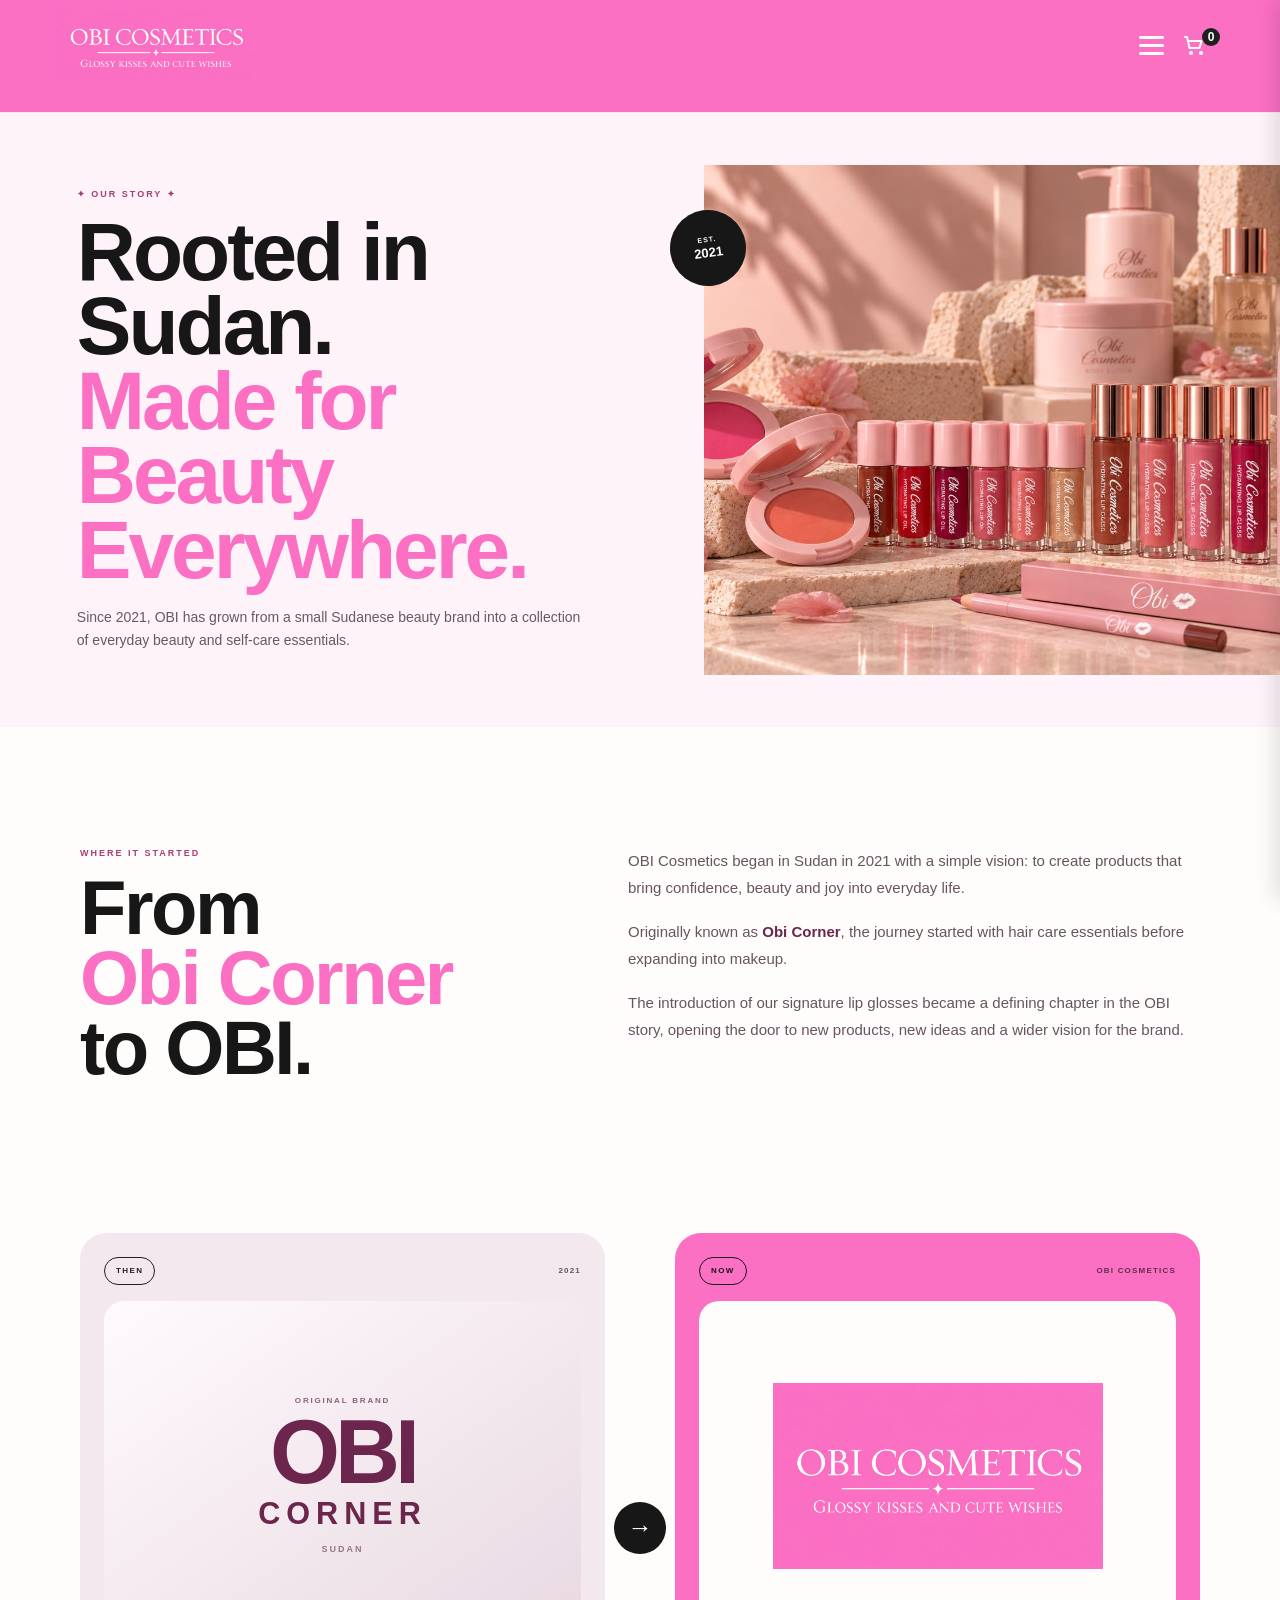
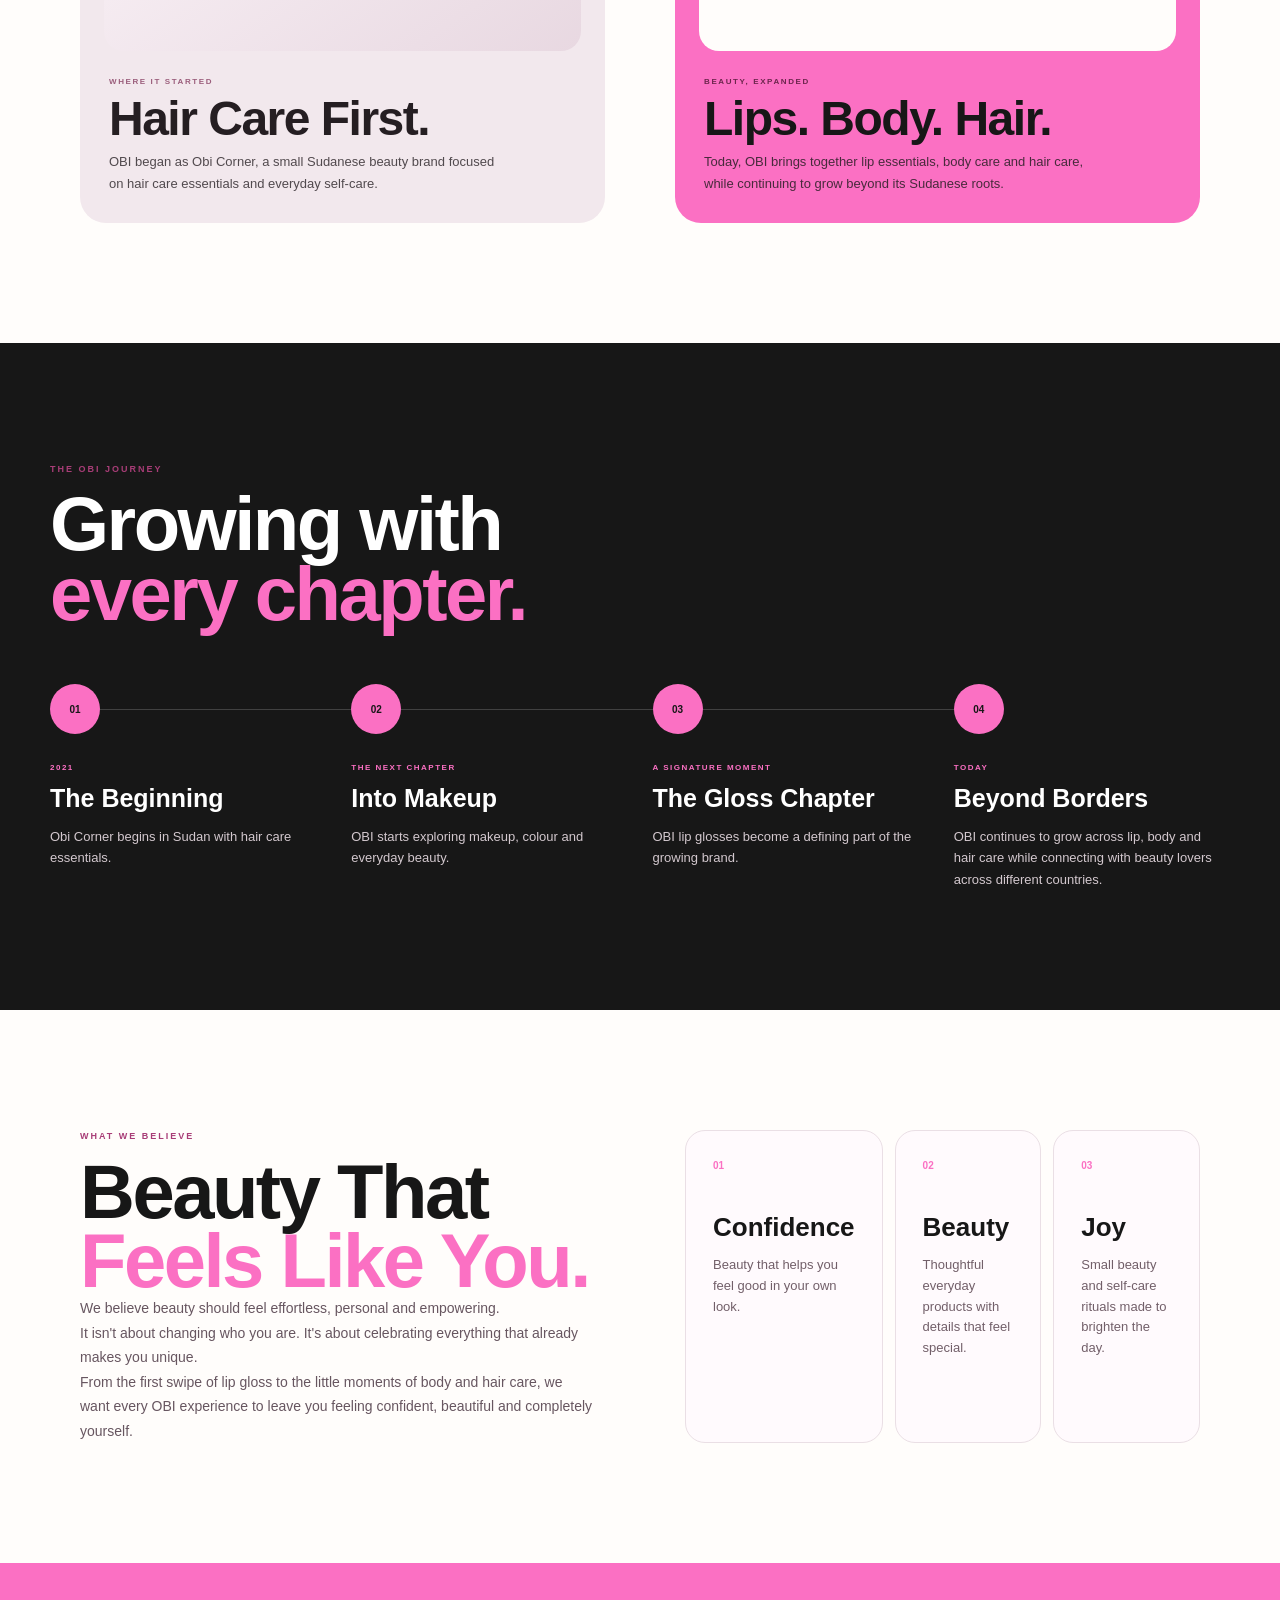
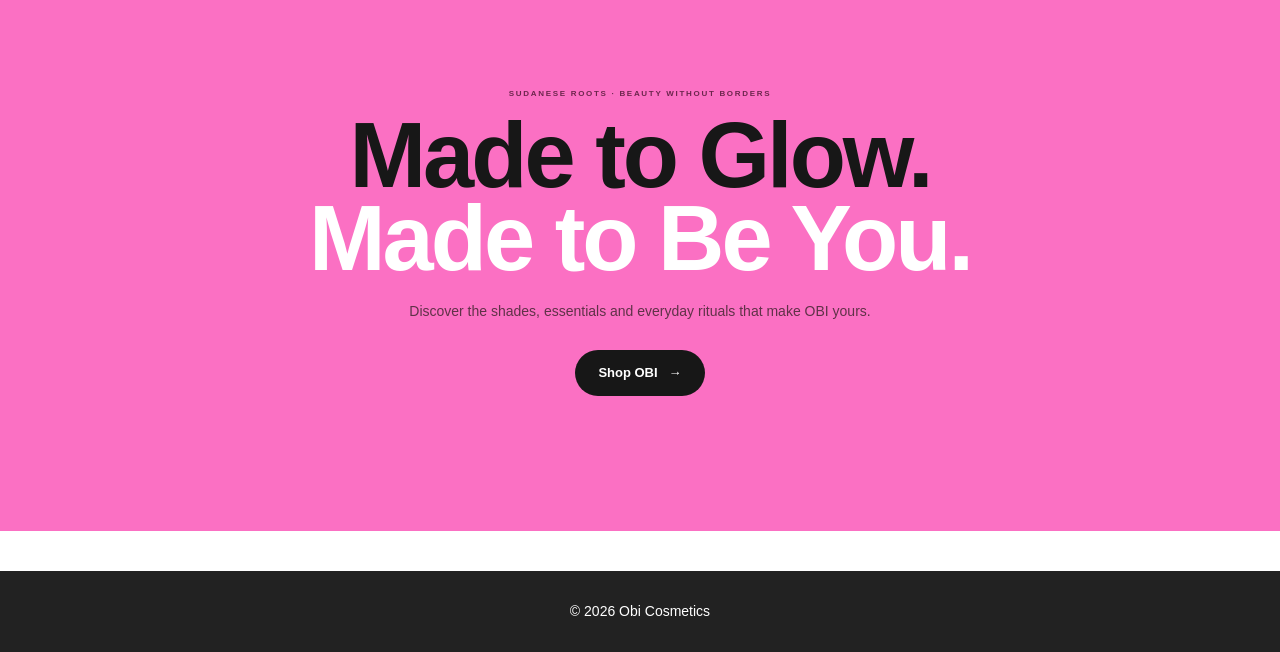
==== commit 34862195: "obi love added after making a good progress in the details obi cosmetics will sooner be coming to an" ====
--- a/about.html
+++ b/about.html
@@ -83,7 +83,23 @@
 
         </div>
 
-    </nav>
+   </nav>
+
+<div
+    id="mobile-menu"
+    class="mobile-menu"
+>
+    <a href="shop.html">Shop</a>
+
+    <a href="about.html">About Us</a>
+
+    <a href="delivery.html">Delivery</a>
+
+    <a href="faq.html">FAQ</a>
+
+    <a href="contact.html">Contact</a>
+</div>
+
 </header>
 
 
@@ -671,6 +687,7 @@
 
 
    <script src="products.js"></script>
+   <script src="market.js"></script>
 <script src="menu.js"></script>
 <script src="store.js"></script>
 
--- a/style.css
+++ b/style.css
@@ -13550,4 +13550,3009 @@
 .cart-product-link:active img {
     transform:
         scale(.98);
+}
+/* =========================================================
+   OBI PRODUCT CARD — DESKTOP HOVER ANIMATION
+========================================================= */
+
+@media (hover: hover) and (pointer: fine) {
+
+    .obi-product-card {
+        position: relative;
+
+        transition:
+            transform .28s ease,
+            box-shadow .28s ease;
+    }
+
+
+    .obi-product-image {
+        transition:
+            box-shadow .28s ease;
+    }
+
+
+    .obi-product-image img {
+        transition:
+            transform .45s
+            cubic-bezier(
+                .2,
+                .7,
+                .2,
+                1
+            );
+    }
+
+
+    /* WHEN MOUSE ENTERS THE PRODUCT */
+
+    .obi-product-card:hover {
+        transform:
+            translateY(-7px);
+
+        box-shadow:
+            0 16px 35px
+            rgba(
+                70,
+                30,
+                50,
+                .12
+            );
+    }
+
+
+    .obi-product-card:hover
+    .obi-product-image {
+        box-shadow:
+            0 8px 20px
+            rgba(
+                251,
+                112,
+                195,
+                .12
+            );
+    }
+
+
+    .obi-product-card:hover
+    .obi-product-image img {
+        transform:
+            scale(1.055);
+    }
+
+
+    /* PRODUCT TITLE */
+
+    .obi-product-card h2 {
+        transition:
+            color .25s ease;
+    }
+
+
+    .obi-product-card:hover h2 {
+        color:
+            #b04482;
+    }
+
+
+    /* CHOOSE SHADES / VIEW PRODUCT BUTTON */
+
+    .obi-product-card
+    .obi-product-open {
+        transition:
+            transform .25s ease,
+            background .25s ease,
+            color .25s ease;
+    }
+
+
+    .obi-product-card:hover
+    .obi-product-open {
+        transform:
+            translateY(-2px);
+    }
+
+
+    .obi-product-card:hover
+    .obi-product-open span {
+        transform:
+            translateX(5px);
+    }
+
+}
+.product-modal-specs-section {
+    margin-top: 20px;
+}
+
+
+.product-modal-specs-section h3 {
+    margin-bottom: 8px;
+
+    font-size: 11px;
+    font-weight: 900;
+
+    letter-spacing: 1.2px;
+
+    text-transform: uppercase;
+}
+
+
+.product-modal-specs-section p {
+    margin: 0;
+
+    color: #555;
+
+    font-size: 13px;
+    line-height: 1.6;
+}
+/* =========================================================
+   OBI UNIVERSAL SHOP BANNER
+========================================================= */
+
+.obi-shop-banner {
+    position: relative;
+
+    width: min(100% - 32px, 1240px);
+    height: clamp(360px, 46vw, 540px);
+
+    margin:
+        24px
+        auto
+        34px;
+
+    overflow: hidden;
+
+    border-radius: 28px;
+
+    background:
+        #f8d4df;
+}
+
+
+/* IMAGE */
+
+.obi-shop-banner-image {
+    position: absolute;
+
+    inset: 0;
+}
+
+
+.obi-shop-banner-image img {
+    width: 100%;
+    height: 100%;
+
+    display: block;
+
+    object-fit: cover;
+
+    object-position: center;
+}
+
+
+/* DARK GRADIENT FOR TEXT READABILITY */
+
+.obi-shop-banner-overlay {
+    position: absolute;
+
+    inset: 0;
+
+    background:
+        linear-gradient(
+            90deg,
+            rgba(35, 17, 28, 0.72) 0%,
+            rgba(35, 17, 28, 0.48) 32%,
+            rgba(35, 17, 28, 0.12) 64%,
+            rgba(35, 17, 28, 0.02) 100%
+        );
+}
+
+
+/* TEXT */
+
+.obi-shop-banner-content {
+    position: absolute;
+
+    z-index: 2;
+
+    left:
+        clamp(
+            26px,
+            5vw,
+            68px
+        );
+
+    bottom:
+        clamp(
+            32px,
+            6vw,
+            70px
+        );
+
+    max-width: 600px;
+
+    color: #ffffff;
+}
+
+
+.obi-shop-banner-eyebrow {
+    margin:
+        0
+        0
+        12px;
+
+    font-size: 12px;
+
+    font-weight: 800;
+
+    letter-spacing: 0.22em;
+
+    text-transform: uppercase;
+
+    color:
+        rgba(
+            255,
+            255,
+            255,
+            0.82
+        );
+}
+
+
+.obi-shop-banner-content h1 {
+    margin: 0;
+
+    font-size:
+        clamp(
+            46px,
+            7vw,
+            92px
+        );
+
+    line-height: 0.94;
+
+    font-weight: 800;
+
+    letter-spacing: -0.055em;
+
+    color: #ffffff;
+}
+
+
+.obi-shop-banner-tagline {
+    margin:
+        20px
+        0
+        0;
+
+    max-width: 390px;
+
+    font-size:
+        clamp(
+            15px,
+            1.5vw,
+            19px
+        );
+
+    line-height: 1.5;
+
+    color:
+        rgba(
+            255,
+            255,
+            255,
+            0.9
+        );
+}
+
+
+/* ========================================
+   MOBILE
+========================================= */
+
+@media (max-width: 767px) {
+
+    .obi-shop-banner {
+        width:
+            calc(
+                100% - 24px
+            );
+
+        height: 430px;
+
+        margin:
+            14px
+            auto
+            26px;
+
+        border-radius: 22px;
+    }
+
+
+    .obi-shop-banner-image img {
+        object-position: center;
+    }
+
+
+    .obi-shop-banner-overlay {
+        background:
+            linear-gradient(
+                to top,
+                rgba(32, 15, 26, 0.82) 0%,
+                rgba(32, 15, 26, 0.5) 38%,
+                rgba(32, 15, 26, 0.08) 72%
+            );
+    }
+
+
+    .obi-shop-banner-content {
+        left: 22px;
+        right: 22px;
+
+        bottom: 28px;
+    }
+
+
+    .obi-shop-banner-content h1 {
+        font-size:
+            clamp(
+                42px,
+                13vw,
+                62px
+            );
+
+        line-height: 0.95;
+    }
+
+
+    .obi-shop-banner-tagline {
+        margin-top: 14px;
+
+        font-size: 15px;
+
+        max-width: 290px;
+    }
+
+}
+/* =========================================================
+   OBI LOVE PAGE - HERO
+========================================================= */
+
+.obi-love-hero {
+    padding:
+        clamp(32px, 5vw, 74px)
+        20px
+        clamp(54px, 8vw, 100px);
+
+    background:
+        linear-gradient(
+            135deg,
+            #fff8fc 0%,
+            #ffe9f4 52%,
+            #ffd9ec 100%
+        );
+
+    overflow: hidden;
+}
+
+
+.obi-love-hero-inner {
+    width: min(1180px, 100%);
+
+    margin: 0 auto;
+
+    display: grid;
+
+    grid-template-columns:
+        minmax(0, 0.9fr)
+        minmax(0, 1.1fr);
+
+    gap:
+        clamp(
+            40px,
+            7vw,
+            90px
+        );
+
+    align-items: center;
+}
+
+
+/* =========================================================
+   COPY
+========================================================= */
+
+.obi-love-hero-copy {
+    position: relative;
+
+    z-index: 2;
+}
+
+
+.obi-love-eyebrow {
+    margin:
+        0
+        0
+        18px;
+
+    font-size: 12px;
+
+    font-weight: 800;
+
+    letter-spacing: 0.22em;
+
+    text-transform: uppercase;
+
+    color: #9b3f72;
+}
+
+
+.obi-love-hero-copy h1 {
+    margin: 0;
+
+    max-width: 620px;
+
+    font-size:
+        clamp(
+            50px,
+            6.8vw,
+            92px
+        );
+
+    line-height: 0.94;
+
+    letter-spacing: -0.055em;
+
+    color: #171717;
+}
+
+
+.obi-love-hero-copy h1 span {
+    display: block;
+
+    color: #fb70c3;
+}
+
+
+.obi-love-intro {
+    max-width: 490px;
+
+    margin:
+        28px
+        0
+        0;
+
+    font-size:
+        clamp(
+            16px,
+            1.6vw,
+            19px
+        );
+
+    line-height: 1.65;
+
+    color: #5d4b55;
+}
+
+
+/* =========================================================
+   BUTTON
+========================================================= */
+
+.obi-love-button {
+    width: fit-content;
+
+    margin-top: 30px;
+
+    padding:
+        14px
+        20px;
+
+    display: inline-flex;
+
+    align-items: center;
+
+    gap: 12px;
+
+    border-radius: 999px;
+
+    background: #171717;
+
+    color: #ffffff;
+
+    text-decoration: none;
+
+    font-size: 14px;
+
+    font-weight: 750;
+
+    transition:
+        transform 0.25s ease,
+        background 0.25s ease;
+}
+
+
+.obi-love-button span {
+    transition:
+        transform 0.25s ease;
+}
+
+
+.obi-love-button:hover {
+    transform:
+        translateY(-3px);
+
+    background:
+        #6c264d;
+}
+
+
+.obi-love-button:hover span {
+    transform:
+        translateY(3px);
+}
+
+
+/* =========================================================
+   HERO VISUAL
+========================================================= */
+
+.obi-love-hero-visual {
+    position: relative;
+
+    min-height:
+        clamp(
+            420px,
+            48vw,
+            620px
+        );
+
+    display: flex;
+
+    justify-content: center;
+
+    align-items: center;
+}
+
+
+.obi-love-photo-card {
+    width:
+        min(
+            100%,
+            530px
+        );
+
+    height:
+        clamp(
+            400px,
+            48vw,
+            590px
+        );
+
+    overflow: hidden;
+
+    border-radius:
+        44px
+        44px
+        140px
+        44px;
+
+    box-shadow:
+        0
+        30px
+        70px
+        rgba(
+            108,
+            38,
+            77,
+            0.16
+        );
+
+    transform:
+        rotate(2deg);
+}
+
+
+.obi-love-photo-card img {
+    width: 100%;
+    height: 100%;
+
+    display: block;
+
+    object-fit: cover;
+
+    transition:
+        transform 0.6s
+        cubic-bezier(
+            .2,
+            .7,
+            .2,
+            1
+        );
+}
+
+
+.obi-love-photo-card:hover img {
+    transform:
+        scale(1.04);
+}
+
+
+/* =========================================================
+   FLOATING MESSAGE
+========================================================= */
+
+.obi-love-floating-card {
+    position: absolute;
+
+    left:
+        clamp(
+            -10px,
+            -2vw,
+            -24px
+        );
+
+    bottom:
+        clamp(
+            34px,
+            6vw,
+            76px
+        );
+
+    min-width: 205px;
+
+    padding:
+        18px
+        22px;
+
+    display: flex;
+
+    flex-direction: column;
+
+    gap: 3px;
+
+    border:
+        1px solid
+        rgba(
+            255,
+            255,
+            255,
+            0.8
+        );
+
+    border-radius: 22px;
+
+    background:
+        rgba(
+            255,
+            255,
+            255,
+            0.86
+        );
+
+    backdrop-filter:
+        blur(14px);
+
+    -webkit-backdrop-filter:
+        blur(14px);
+
+    box-shadow:
+        0
+        16px
+        40px
+        rgba(
+            70,
+            20,
+            50,
+            0.14
+        );
+
+    color: #6c264d;
+}
+
+
+.obi-love-floating-card strong {
+    font-size: 16px;
+}
+
+
+.obi-love-floating-card > span:last-child {
+    font-size: 13px;
+
+    color: #745c69;
+}
+
+
+.obi-love-heart {
+    margin-bottom: 4px;
+
+    font-size: 25px;
+
+    color: #fb70c3;
+}
+
+
+/* =========================================================
+   MOBILE
+========================================================= */
+
+@media (max-width: 767px) {
+
+    .obi-love-hero {
+        padding:
+            34px
+            16px
+            62px;
+    }
+
+
+    .obi-love-hero-inner {
+        grid-template-columns: 1fr;
+
+        gap: 42px;
+    }
+
+
+    .obi-love-hero-copy {
+        text-align: center;
+    }
+
+
+    .obi-love-eyebrow {
+        margin-bottom: 14px;
+    }
+
+
+    .obi-love-hero-copy h1 {
+        margin: 0 auto;
+
+        font-size:
+            clamp(
+                48px,
+                14vw,
+                68px
+            );
+    }
+
+
+    .obi-love-intro {
+        margin:
+            22px
+            auto
+            0;
+
+        max-width: 360px;
+
+        font-size: 15px;
+    }
+
+
+    .obi-love-button {
+        margin:
+            26px
+            auto
+            0;
+    }
+
+
+    .obi-love-hero-visual {
+        min-height: 430px;
+    }
+
+
+    .obi-love-photo-card {
+        width: 92%;
+
+        height: 430px;
+
+        border-radius:
+            30px
+            30px
+            100px
+            30px;
+
+        transform:
+            rotate(1deg);
+    }
+
+
+    .obi-love-floating-card {
+        left: 4px;
+
+        bottom: 20px;
+
+        min-width: 180px;
+
+        padding:
+            15px
+            18px;
+    }
+
+}
+/* =========================================================
+   OBI LOVE — NUMBERS
+========================================================= */
+
+.obi-stats-section {
+    position: relative;
+
+    padding:
+        clamp(80px, 10vw, 140px)
+        20px;
+
+    overflow: hidden;
+
+    background:
+        linear-gradient(
+            180deg,
+            #fffdfb 0%,
+            #fff7fb 100%
+        );
+}
+
+
+/* SOFT DECORATIVE GLOW */
+
+.obi-stats-section::before {
+    content: "";
+
+    position: absolute;
+
+    width: 520px;
+    height: 520px;
+
+    top: -200px;
+    right: -170px;
+
+    border-radius: 50%;
+
+    background:
+        rgba(
+            251,
+            112,
+            195,
+            0.10
+        );
+
+    filter: blur(20px);
+
+    pointer-events: none;
+}
+
+
+.obi-stats-inner {
+    position: relative;
+
+    z-index: 2;
+
+    width:
+        min(
+            1160px,
+            100%
+        );
+
+    margin: 0 auto;
+}
+
+
+/* =========================================================
+   HEADING
+========================================================= */
+
+.obi-stats-heading {
+    max-width: 690px;
+
+    margin:
+        0 auto
+        58px;
+
+    text-align: center;
+}
+
+
+.obi-stats-eyebrow {
+    margin:
+        0
+        0
+        15px;
+
+    font-size: 12px;
+
+    font-weight: 800;
+
+    letter-spacing: 0.22em;
+
+    color: #9b3f72;
+}
+
+
+.obi-stats-heading h2 {
+    margin: 0;
+
+    font-size:
+        clamp(
+            50px,
+            7vw,
+            88px
+        );
+
+    line-height: 0.95;
+
+    letter-spacing: -0.055em;
+
+    color: #171717;
+}
+
+
+.obi-stats-heading h2 span {
+    color: #fb70c3;
+}
+
+
+.obi-stats-description {
+    max-width: 530px;
+
+    margin:
+        24px auto 0;
+
+    font-size:
+        clamp(
+            15px,
+            1.5vw,
+            18px
+        );
+
+    line-height: 1.7;
+
+    color: #6f5965;
+}
+
+
+/* =========================================================
+   MAIN STAT
+========================================================= */
+
+.obi-stat-featured {
+    position: relative;
+
+    min-height: 360px;
+
+    margin-bottom: 24px;
+
+    padding:
+        54px
+        30px;
+
+    display: flex;
+
+    flex-direction: column;
+
+    justify-content: center;
+
+    align-items: center;
+
+    text-align: center;
+
+    overflow: hidden;
+
+    border-radius: 36px;
+
+    background:
+        linear-gradient(
+            135deg,
+            #fb70c3 0%,
+            #f58abc 48%,
+            #ffd3e9 100%
+        );
+
+    box-shadow:
+        0
+        30px
+        80px
+        rgba(
+            160,
+            57,
+            115,
+            0.16
+        );
+}
+
+
+.obi-stat-featured::before {
+    content: "";
+
+    position: absolute;
+
+    width: 360px;
+    height: 360px;
+
+    right: -100px;
+    top: -120px;
+
+    border:
+        1px solid
+        rgba(
+            255,
+            255,
+            255,
+            0.4
+        );
+
+    border-radius: 50%;
+}
+
+
+.obi-stat-featured::after {
+    content: "";
+
+    position: absolute;
+
+    width: 220px;
+    height: 220px;
+
+    left: -60px;
+    bottom: -90px;
+
+    border-radius: 50%;
+
+    background:
+        rgba(
+            255,
+            255,
+            255,
+            0.12
+        );
+}
+
+
+.obi-stat-featured-decoration {
+    position: absolute;
+
+    right: 30px;
+    top: 20px;
+
+    font-size:
+        clamp(
+            45px,
+            6vw,
+            80px
+        );
+
+    color:
+        rgba(
+            255,
+            255,
+            255,
+            0.34
+        );
+
+    transform:
+        rotate(12deg);
+}
+
+
+.obi-stat-label {
+    position: relative;
+
+    z-index: 2;
+
+    margin: 0;
+
+    font-size: 12px;
+
+    font-weight: 800;
+
+    letter-spacing: 0.22em;
+
+    color:
+        rgba(
+            255,
+            255,
+            255,
+            0.82
+        );
+}
+
+
+.obi-stat-main-number {
+    position: relative;
+
+    z-index: 2;
+
+    margin:
+        8px
+        0;
+
+    font-size:
+        clamp(
+            76px,
+            12vw,
+            160px
+        );
+
+    font-weight: 850;
+
+    line-height: 0.95;
+
+    letter-spacing: -0.07em;
+
+    color: #ffffff;
+}
+
+
+.obi-stat-subtext {
+    position: relative;
+
+    z-index: 2;
+
+    margin: 8px 0 0;
+
+    font-size: 16px;
+
+    font-weight: 650;
+
+    color:
+        rgba(
+            255,
+            255,
+            255,
+            0.92
+        );
+}
+
+
+/* =========================================================
+   GRID
+========================================================= */
+
+.obi-stats-grid {
+    display: grid;
+
+    grid-template-columns:
+        repeat(
+            4,
+            minmax(0, 1fr)
+        );
+
+    gap: 18px;
+}
+
+
+/* =========================================================
+   CARDS
+========================================================= */
+
+.obi-stat-card {
+    position: relative;
+
+    min-height: 255px;
+
+    padding: 28px;
+
+    overflow: hidden;
+
+    border:
+        1px solid
+        rgba(
+            108,
+            38,
+            77,
+            0.09
+        );
+
+    border-radius: 26px;
+
+    background:
+        rgba(
+            255,
+            255,
+            255,
+            0.92
+        );
+
+    box-shadow:
+        0
+        15px
+        45px
+        rgba(
+            76,
+            35,
+            58,
+            0.07
+        );
+
+    transition:
+        transform 0.3s ease,
+        box-shadow 0.3s ease;
+}
+
+
+@media (hover: hover) {
+
+    .obi-stat-card:hover {
+        transform:
+            translateY(-8px);
+
+        box-shadow:
+            0
+            25px
+            60px
+            rgba(
+                76,
+                35,
+                58,
+                0.12
+            );
+    }
+
+}
+
+
+.obi-stat-icon {
+    width: 42px;
+    height: 42px;
+
+    display: flex;
+
+    align-items: center;
+    justify-content: center;
+
+    margin-bottom: 28px;
+
+    border-radius: 50%;
+
+    background: #fff0f8;
+
+    color: #fb70c3;
+
+    font-size: 20px;
+}
+
+
+.obi-stat-number {
+    margin-bottom: 8px;
+
+    font-size:
+        clamp(
+            38px,
+            4vw,
+            54px
+        );
+
+    font-weight: 820;
+
+    line-height: 1;
+
+    letter-spacing: -0.05em;
+
+    color: #171717;
+}
+
+
+.obi-stat-card h3 {
+    margin:
+        12px
+        0
+        8px;
+
+    font-size: 17px;
+
+    color: #392832;
+}
+
+
+.obi-stat-card p {
+    margin: 0;
+
+    font-size: 13px;
+
+    line-height: 1.6;
+
+    color: #806a76;
+}
+
+
+/* SPECIAL CARD */
+
+.obi-stat-card-highlight {
+    background:
+        #6c264d;
+}
+
+
+.obi-stat-card-highlight .obi-stat-icon {
+    background:
+        rgba(
+            255,
+            255,
+            255,
+            0.12
+        );
+
+    color: #ffffff;
+}
+
+
+.obi-stat-card-highlight .obi-stat-number,
+.obi-stat-card-highlight h3 {
+    color: #ffffff;
+}
+
+
+.obi-stat-card-highlight p {
+    color:
+        rgba(
+            255,
+            255,
+            255,
+            0.72
+        );
+}
+
+
+/* =========================================================
+   CLOSING MESSAGE
+========================================================= */
+
+.obi-stats-closing {
+    width: fit-content;
+
+    margin:
+        38px
+        auto
+        0;
+
+    display: flex;
+
+    align-items: center;
+
+    gap: 10px;
+
+    color: #6c264d;
+}
+
+
+.obi-stats-closing span {
+    font-size: 25px;
+
+    color: #fb70c3;
+}
+
+
+.obi-stats-closing p {
+    margin: 0;
+
+    font-size: 14px;
+
+    font-weight: 700;
+}
+
+
+/* =========================================================
+   TABLET
+========================================================= */
+
+@media (max-width: 1000px) {
+
+    .obi-stats-grid {
+        grid-template-columns:
+            repeat(
+                2,
+                1fr
+            );
+    }
+
+}
+
+
+/* =========================================================
+   MOBILE
+========================================================= */
+
+@media (max-width: 600px) {
+
+    .obi-stats-section {
+        padding:
+            70px
+            14px;
+    }
+
+
+    .obi-stats-heading {
+        margin-bottom: 36px;
+    }
+
+
+    .obi-stat-featured {
+        min-height: 290px;
+
+        padding:
+            40px
+            18px;
+
+        border-radius: 26px;
+    }
+
+
+    .obi-stat-main-number {
+        font-size:
+            clamp(
+                72px,
+                22vw,
+                100px
+            );
+    }
+
+
+    .obi-stats-grid {
+        grid-template-columns: 1fr;
+
+        gap: 14px;
+    }
+
+
+    .obi-stat-card {
+        min-height: 0;
+
+        padding: 24px;
+
+        border-radius: 22px;
+    }
+
+
+    .obi-stat-icon {
+        margin-bottom: 20px;
+    }
+
+
+    .obi-stats-closing {
+        max-width: 300px;
+
+        text-align: left;
+    }
+
+}
+/* =========================================================
+   OBI LOVE — CUSTOMER REVIEWS
+========================================================= */
+
+.obi-reviews-section {
+    padding:
+        clamp(80px, 10vw, 140px)
+        20px;
+
+    background: #171717;
+
+    color: #ffffff;
+}
+
+
+.obi-reviews-inner {
+    width: min(1160px, 100%);
+
+    margin: 0 auto;
+}
+
+
+/* HEADING */
+
+.obi-reviews-heading {
+    max-width: 720px;
+
+    margin:
+        0 auto
+        56px;
+
+    text-align: center;
+}
+
+
+.obi-reviews-eyebrow {
+    margin:
+        0
+        0
+        14px;
+
+    font-size: 12px;
+
+    font-weight: 800;
+
+    letter-spacing: 0.22em;
+
+    color: #fb70c3;
+}
+
+
+.obi-reviews-heading h2 {
+    margin: 0;
+
+    font-size:
+        clamp(
+            46px,
+            6.5vw,
+            82px
+        );
+
+    line-height: 0.96;
+
+    letter-spacing: -0.05em;
+
+    color: #ffffff;
+}
+
+
+.obi-reviews-heading h2 span {
+    color: #fb70c3;
+}
+
+
+.obi-reviews-heading > p:last-child {
+    max-width: 560px;
+
+    margin:
+        22px auto 0;
+
+    font-size: 16px;
+
+    line-height: 1.7;
+
+    color:
+        rgba(
+            255,
+            255,
+            255,
+            0.68
+        );
+}
+
+
+/* REVIEW GRID */
+
+.obi-reviews-grid {
+    display: grid;
+
+    grid-template-columns:
+        repeat(
+            3,
+            minmax(0, 1fr)
+        );
+
+    gap: 18px;
+
+    margin-bottom: 70px;
+}
+
+
+.obi-review-card {
+    padding: 30px;
+
+    border:
+        1px solid
+        rgba(
+            255,
+            255,
+            255,
+            0.10
+        );
+
+    border-radius: 26px;
+
+    background:
+        rgba(
+            255,
+            255,
+            255,
+            0.05
+        );
+
+    transition:
+        transform 0.3s ease,
+        background 0.3s ease;
+}
+
+
+.obi-review-card:hover {
+    transform:
+        translateY(-7px);
+
+    background:
+        rgba(
+            255,
+            255,
+            255,
+            0.08
+        );
+}
+
+
+.obi-review-stars {
+    margin-bottom: 22px;
+
+    font-size: 14px;
+
+    letter-spacing: 0.12em;
+
+    color: #fb70c3;
+}
+
+
+.obi-review-text {
+    margin: 0;
+
+    font-size: 18px;
+
+    line-height: 1.65;
+
+    color: #ffffff;
+}
+
+
+.obi-review-author {
+    margin:
+        24px
+        0
+        0;
+
+    font-size: 13px;
+
+    font-weight: 700;
+
+    color:
+        rgba(
+            255,
+            255,
+            255,
+            0.50
+        );
+}
+
+
+/* VIDEO AREA */
+
+.obi-review-video-section {
+    display: grid;
+
+    grid-template-columns:
+        0.8fr
+        1.2fr;
+
+    gap:
+        clamp(
+            35px,
+            6vw,
+            80px
+        );
+
+    align-items: center;
+
+    padding:
+        clamp(
+            30px,
+            5vw,
+            60px
+        );
+
+    border-radius: 34px;
+
+    background:
+        linear-gradient(
+            135deg,
+            #6c264d,
+            #9b3f72
+        );
+}
+
+
+.obi-review-video-label {
+    margin:
+        0
+        0
+        14px;
+
+    font-size: 11px;
+
+    font-weight: 800;
+
+    letter-spacing: 0.20em;
+
+    color:
+        rgba(
+            255,
+            255,
+            255,
+            0.70
+        );
+}
+
+
+.obi-review-video-copy h3 {
+    margin: 0;
+
+    font-size:
+        clamp(
+            34px,
+            4vw,
+            54px
+        );
+
+    line-height: 1;
+
+    letter-spacing: -0.04em;
+}
+
+
+.obi-review-video-copy > p:last-child {
+    margin:
+        20px
+        0
+        0;
+
+    max-width: 380px;
+
+    line-height: 1.7;
+
+    color:
+        rgba(
+            255,
+            255,
+            255,
+            0.72
+        );
+}
+
+
+/* VIDEO */
+
+.obi-review-video {
+    overflow: hidden;
+
+    border-radius: 26px;
+
+    background: #000;
+
+    box-shadow:
+        0
+        25px
+        60px
+        rgba(
+            0,
+            0,
+            0,
+            0.25
+        );
+}
+
+
+.obi-review-video video {
+    width: 100%;
+
+    max-height: 620px;
+
+    display: block;
+
+    object-fit: cover;
+}
+
+
+/* MOBILE */
+
+@media (max-width: 800px) {
+
+    .obi-reviews-grid {
+        grid-template-columns: 1fr;
+    }
+
+
+    .obi-review-video-section {
+        grid-template-columns: 1fr;
+
+        padding: 24px;
+
+        border-radius: 26px;
+    }
+
+
+    .obi-review-video-copy {
+        text-align: center;
+    }
+
+
+    .obi-review-video-copy > p:last-child {
+        margin:
+            18px auto 0;
+    }
+
+}
+/* =========================================================
+   OBI LOVE — BAZAARS & EVENTS
+========================================================= */
+
+.obi-events-section {
+    padding:
+        clamp(80px, 10vw, 140px)
+        20px;
+
+    background: #fffdfb;
+}
+
+
+.obi-events-inner {
+    width: min(1160px, 100%);
+
+    margin: 0 auto;
+}
+
+
+/* HEADING */
+
+.obi-events-heading {
+    max-width: 720px;
+
+    margin-bottom: 52px;
+}
+
+
+.obi-events-eyebrow {
+    margin:
+        0
+        0
+        14px;
+
+    font-size: 12px;
+
+    font-weight: 800;
+
+    letter-spacing: 0.22em;
+
+    color: #9b3f72;
+}
+
+
+.obi-events-heading h2 {
+    margin: 0;
+
+    font-size:
+        clamp(
+            46px,
+            6.5vw,
+            82px
+        );
+
+    line-height: 0.96;
+
+    letter-spacing: -0.05em;
+
+    color: #171717;
+}
+
+
+.obi-events-heading h2 span {
+    display: block;
+
+    color: #fb70c3;
+}
+
+
+.obi-events-heading > p:last-child {
+    max-width: 560px;
+
+    margin-top: 22px;
+
+    font-size: 16px;
+
+    line-height: 1.7;
+
+    color: #705c67;
+}
+
+
+/* LAYOUT */
+
+.obi-events-layout {
+    display: grid;
+
+    grid-template-columns:
+        minmax(0, 1.4fr)
+        minmax(280px, 0.6fr);
+
+    gap: 22px;
+}
+
+
+/* MAIN FEATURE */
+
+.obi-event-feature {
+    position: relative;
+
+    min-height: 570px;
+
+    overflow: hidden;
+
+    border-radius: 32px;
+
+    background: #f1dce7;
+}
+
+
+.obi-event-feature img {
+    width: 100%;
+    height: 100%;
+
+    position: absolute;
+
+    inset: 0;
+
+    object-fit: cover;
+
+    transition:
+        transform 0.6s
+        cubic-bezier(.2, .7, .2, 1);
+}
+
+
+.obi-event-feature:hover img {
+    transform: scale(1.035);
+}
+
+
+.obi-event-feature-overlay {
+    position: absolute;
+
+    inset: 0;
+
+    background:
+        linear-gradient(
+            to top,
+            rgba(23, 23, 23, 0.68) 0%,
+            rgba(23, 23, 23, 0.1) 62%
+        );
+}
+
+
+.obi-event-feature-copy {
+    position: absolute;
+
+    left: 30px;
+    right: 30px;
+    bottom: 30px;
+
+    z-index: 2;
+
+    color: #ffffff;
+}
+
+
+.obi-event-feature-copy span {
+    font-size: 11px;
+
+    font-weight: 800;
+
+    letter-spacing: 0.18em;
+}
+
+
+.obi-event-feature-copy h3 {
+    max-width: 480px;
+
+    margin:
+        10px
+        0
+        0;
+
+    font-size:
+        clamp(
+            32px,
+            4vw,
+            52px
+        );
+
+    line-height: 1;
+
+    letter-spacing: -0.04em;
+}
+
+
+/* SIDE */
+
+.obi-events-side {
+    display: grid;
+
+    grid-template-rows:
+        auto
+        auto
+        1fr;
+
+    gap: 18px;
+}
+
+
+.obi-event-stat {
+    padding: 24px;
+
+    display: flex;
+
+    gap: 18px;
+
+    align-items: center;
+
+    border-radius: 24px;
+
+    background: #fff3fa;
+
+    border:
+        1px solid
+        rgba(108, 38, 77, 0.08);
+}
+
+
+.obi-event-stat-number {
+    min-width: 80px;
+
+    font-size: 46px;
+
+    font-weight: 820;
+
+    line-height: 1;
+
+    letter-spacing: -0.05em;
+
+    color: #fb70c3;
+}
+
+
+.obi-event-stat strong {
+    display: block;
+
+    margin-bottom: 5px;
+
+    font-size: 15px;
+
+    color: #35252e;
+}
+
+
+.obi-event-stat p {
+    margin: 0;
+
+    font-size: 13px;
+
+    line-height: 1.5;
+
+    color: #806b76;
+}
+
+
+.obi-event-small-image {
+    min-height: 230px;
+
+    overflow: hidden;
+
+    border-radius: 24px;
+}
+
+
+.obi-event-small-image img {
+    width: 100%;
+    height: 100%;
+
+    display: block;
+
+    object-fit: cover;
+
+    transition:
+        transform 0.5s ease;
+}
+
+
+.obi-event-small-image:hover img {
+    transform: scale(1.04);
+}
+
+
+/* MOBILE */
+
+@media (max-width: 800px) {
+
+    .obi-events-section {
+        padding:
+            70px
+            14px;
+    }
+
+
+    .obi-events-heading {
+        text-align: center;
+
+        margin:
+            0 auto
+            36px;
+    }
+
+
+    .obi-events-heading > p:last-child {
+        margin-left: auto;
+        margin-right: auto;
+    }
+
+
+    .obi-events-layout {
+        grid-template-columns: 1fr;
+    }
+
+
+    .obi-event-feature {
+        min-height: 430px;
+
+        border-radius: 24px;
+    }
+
+
+    .obi-event-feature-copy {
+        left: 22px;
+        right: 22px;
+        bottom: 22px;
+    }
+
+
+    .obi-events-side {
+        grid-template-rows: auto;
+    }
+
+
+    .obi-event-small-image {
+        min-height: 260px;
+    }
+
+}
+/* =========================================================
+   BAZAARS - NO PHOTO VERSION
+========================================================= */
+
+.obi-events-layout-no-photos {
+    display: grid;
+    grid-template-columns:
+        minmax(0, 1.2fr)
+        minmax(280px, 0.8fr);
+
+    gap: 22px;
+}
+
+
+/* MAIN CARD */
+
+.obi-event-big-card {
+    position: relative;
+
+    min-height: 480px;
+
+    padding:
+        clamp(34px, 5vw, 64px);
+
+    display: flex;
+    flex-direction: column;
+    justify-content: flex-end;
+
+    overflow: hidden;
+
+    border-radius: 34px;
+
+    background:
+        linear-gradient(
+            135deg,
+            #fb70c3 0%,
+            #f79bcf 55%,
+            #ffdced 100%
+        );
+
+    color: #ffffff;
+}
+
+
+.obi-event-big-card::before {
+    content: "";
+
+    position: absolute;
+
+    width: 300px;
+    height: 300px;
+
+    top: -90px;
+    right: -70px;
+
+    border-radius: 50%;
+
+    border:
+        1px solid
+        rgba(255,255,255,.35);
+}
+
+
+.obi-event-big-card::after {
+    content: "OBI";
+
+    position: absolute;
+
+    top: 20px;
+    right: 25px;
+
+    font-size:
+        clamp(80px, 12vw, 160px);
+
+    font-weight: 900;
+
+    letter-spacing: -0.08em;
+
+    color:
+        rgba(255,255,255,.10);
+}
+
+
+.obi-event-big-card .obi-events-eyebrow {
+    position: relative;
+    z-index: 2;
+
+    margin-bottom: 18px;
+
+    color:
+        rgba(255,255,255,.8);
+}
+
+
+.obi-event-big-number {
+    position: relative;
+    z-index: 2;
+
+    font-size:
+        clamp(100px, 14vw, 180px);
+
+    font-weight: 850;
+
+    line-height: .85;
+
+    letter-spacing: -0.07em;
+}
+
+
+.obi-event-big-card h3 {
+    position: relative;
+    z-index: 2;
+
+    margin:
+        22px 0 10px;
+
+    font-size:
+        clamp(30px, 4vw, 48px);
+
+    line-height: 1;
+}
+
+
+.obi-event-big-card > p:last-child {
+    position: relative;
+    z-index: 2;
+
+    max-width: 460px;
+
+    margin: 0;
+
+    line-height: 1.7;
+
+    color:
+        rgba(255,255,255,.82);
+}
+
+
+/* RIGHT SIDE */
+
+.obi-events-stat-stack {
+    display: grid;
+
+    grid-template-rows:
+        1fr
+        1fr;
+
+    gap: 22px;
+}
+
+
+.obi-event-stat-card {
+    padding: 32px;
+
+    display: flex;
+    flex-direction: column;
+    justify-content: center;
+
+    border-radius: 30px;
+
+    background: #fff3fa;
+
+    border:
+        1px solid
+        rgba(108,38,77,.08);
+
+    transition:
+        transform .3s ease,
+        box-shadow .3s ease;
+}
+
+
+.obi-event-stat-card:hover {
+    transform:
+        translateY(-6px);
+
+    box-shadow:
+        0 20px 50px
+        rgba(80,35,60,.10);
+}
+
+
+.obi-event-stat-card .obi-event-stat-number {
+    margin-bottom: 20px;
+
+    font-size:
+        clamp(58px, 7vw, 86px);
+
+    font-weight: 850;
+
+    line-height: 1;
+
+    letter-spacing: -0.06em;
+
+    color: #fb70c3;
+}
+
+
+.obi-event-stat-card strong {
+    display: block;
+
+    margin-bottom: 8px;
+
+    font-size: 18px;
+
+    color: #2f2028;
+}
+
+
+.obi-event-stat-card p {
+    margin: 0;
+
+    font-size: 14px;
+
+    line-height: 1.65;
+
+    color: #806b76;
+}
+
+
+/* DARK CARD */
+
+.obi-event-stat-card-dark {
+    background: #6c264d;
+}
+
+
+.obi-event-stat-card-dark .obi-event-stat-number,
+.obi-event-stat-card-dark strong {
+    color: #ffffff;
+}
+
+
+.obi-event-stat-card-dark p {
+    color:
+        rgba(255,255,255,.72);
+}
+
+
+/* MOBILE */
+
+@media (max-width: 800px) {
+
+    .obi-events-layout-no-photos {
+        grid-template-columns: 1fr;
+    }
+
+
+    .obi-event-big-card {
+        min-height: 400px;
+
+        border-radius: 26px;
+    }
+
+
+    .obi-events-stat-stack {
+        grid-template-rows: auto;
+    }
+
+
+    .obi-event-stat-card {
+        border-radius: 24px;
+    }
+
+}
+/* =========================================================
+   OBI LOVE — JOURNEY TIMELINE
+========================================================= */
+
+.obi-journey-section {
+    padding:
+        clamp(80px, 10vw, 140px)
+        20px;
+
+    background:
+        linear-gradient(
+            180deg,
+            #fff8fc 0%,
+            #fffdfb 100%
+        );
+}
+
+
+.obi-journey-inner {
+    width: min(1100px, 100%);
+
+    margin: 0 auto;
+}
+
+
+/* HEADING */
+
+.obi-journey-heading {
+    max-width: 760px;
+
+    margin-bottom: 60px;
+}
+
+
+.obi-journey-eyebrow {
+    margin:
+        0
+        0
+        14px;
+
+    font-size: 12px;
+
+    font-weight: 800;
+
+    letter-spacing: .22em;
+
+    color: #9b3f72;
+}
+
+
+.obi-journey-heading h2 {
+    margin: 0;
+
+    font-size:
+        clamp(
+            46px,
+            6.5vw,
+            82px
+        );
+
+    line-height: .96;
+
+    letter-spacing: -.05em;
+
+    color: #171717;
+}
+
+
+.obi-journey-heading h2 span {
+    display: block;
+
+    color: #fb70c3;
+}
+
+
+.obi-journey-heading > p:last-child {
+    max-width: 560px;
+
+    margin-top: 22px;
+
+    font-size: 16px;
+
+    line-height: 1.7;
+
+    color: #705c67;
+}
+
+
+/* TIMELINE */
+
+.obi-timeline {
+    position: relative;
+
+    display: grid;
+
+    gap: 28px;
+}
+
+
+.obi-timeline::before {
+    content: "";
+
+    position: absolute;
+
+    left: 31px;
+    top: 20px;
+    bottom: 20px;
+
+    width: 2px;
+
+    background:
+        linear-gradient(
+            to bottom,
+            #fb70c3,
+            #f2bfdc
+        );
+}
+
+
+.obi-timeline-item {
+    position: relative;
+
+    display: grid;
+
+    grid-template-columns:
+        64px
+        1fr;
+
+    gap: 28px;
+
+    align-items: start;
+}
+
+
+.obi-timeline-marker {
+    position: relative;
+
+    z-index: 2;
+
+    width: 64px;
+    height: 64px;
+
+    display: flex;
+
+    align-items: center;
+    justify-content: center;
+
+    border-radius: 50%;
+
+    background: #fb70c3;
+
+    color: #ffffff;
+
+    font-size: 13px;
+
+    font-weight: 800;
+
+    box-shadow:
+        0
+        12px
+        30px
+        rgba(251,112,195,.24);
+}
+
+
+.obi-timeline-content {
+    padding:
+        28px
+        30px;
+
+    border-radius: 26px;
+
+    background: #ffffff;
+
+    border:
+        1px solid
+        rgba(108,38,77,.08);
+
+    box-shadow:
+        0
+        15px
+        40px
+        rgba(70,30,50,.06);
+
+    transition:
+        transform .3s ease,
+        box-shadow .3s ease;
+}
+
+
+.obi-timeline-content:hover {
+    transform:
+        translateX(8px);
+
+    box-shadow:
+        0
+        22px
+        50px
+        rgba(70,30,50,.10);
+}
+
+
+.obi-timeline-content > span {
+    display: block;
+
+    margin-bottom: 8px;
+
+    font-size: 11px;
+
+    font-weight: 800;
+
+    letter-spacing: .18em;
+
+    color: #9b3f72;
+}
+
+
+.obi-timeline-content h3 {
+    margin: 0;
+
+    font-size:
+        clamp(
+            24px,
+            3vw,
+            34px
+        );
+
+    line-height: 1.05;
+
+    color: #2a1d24;
+}
+
+
+.obi-timeline-content p {
+    max-width: 650px;
+
+    margin:
+        14px
+        0
+        0;
+
+    font-size: 14px;
+
+    line-height: 1.7;
+
+    color: #78636e;
+}
+/* =========================================================
+   OBI LOVE — COMMUNITY CTA
+========================================================= */
+
+.obi-community-cta {
+    padding:
+        clamp(90px, 11vw, 150px)
+        20px;
+
+    background:
+        linear-gradient(
+            135deg,
+            #6c264d 0%,
+            #9b3f72 45%,
+            #fb70c3 100%
+        );
+
+    color: #ffffff;
+
+    text-align: center;
+
+    overflow: hidden;
+}
+
+
+.obi-community-cta-inner {
+    width: min(850px, 100%);
+
+    margin: 0 auto;
+}
+
+
+.obi-community-eyebrow {
+    margin:
+        0
+        0
+        16px;
+
+    font-size: 12px;
+
+    font-weight: 800;
+
+    letter-spacing: .22em;
+
+    color:
+        rgba(
+            255,
+            255,
+            255,
+            .78
+        );
+}
+
+
+.obi-community-cta h2 {
+    margin: 0;
+
+    font-size:
+        clamp(
+            50px,
+            7vw,
+            90px
+        );
+
+    line-height: .95;
+
+    letter-spacing: -.055em;
+
+    color: #ffffff;
+}
+
+
+.obi-community-cta h2 span {
+    display: block;
+
+    color: #ffd9ec;
+}
+
+
+.obi-community-text {
+    max-width: 560px;
+
+    margin:
+        26px
+        auto
+        0;
+
+    font-size: 16px;
+
+    line-height: 1.7;
+
+    color:
+        rgba(
+            255,
+            255,
+            255,
+            .78
+        );
+}
+
+
+.obi-community-button {
+    width: fit-content;
+
+    margin:
+        32px
+        auto
+        0;
+
+    padding:
+        15px
+        22px;
+
+    display: inline-flex;
+
+    align-items: center;
+
+    gap: 10px;
+
+    border-radius: 999px;
+
+    background: #ffffff;
+
+    color: #6c264d;
+
+    text-decoration: none;
+
+    font-size: 14px;
+
+    font-weight: 800;
+
+    transition:
+        transform .25s ease,
+        box-shadow .25s ease;
+}
+
+
+.obi-community-button:hover {
+    transform:
+        translateY(-4px);
+
+    box-shadow:
+        0
+        16px
+        40px
+        rgba(
+            0,
+            0,
+            0,
+            .16
+        );
+}
+
+
+.obi-community-button span {
+    transition:
+        transform .25s ease;
+}
+
+
+.obi-community-button:hover span {
+    transform:
+        translate(
+            3px,
+            -3px
+        );
+}
+
+
+@media (max-width: 600px) {
+
+    .obi-community-cta {
+        padding:
+            80px
+            16px;
+    }
+
+
+    .obi-community-cta h2 {
+        font-size:
+            clamp(
+                46px,
+                13vw,
+                64px
+            );
+    }
+
+
+    .obi-community-text {
+        max-width: 340px;
+
+        font-size: 15px;
+    }
+
+}
+
+
+/* MOBILE */
+
+@media (max-width: 700px) {
+
+    .obi-journey-section {
+        padding:
+            70px
+            14px;
+    }
+
+
+    .obi-journey-heading {
+        text-align: center;
+
+        margin-bottom: 42px;
+    }
+
+
+    .obi-journey-heading > p:last-child {
+        margin-left: auto;
+        margin-right: auto;
+    }
+
+
+    .obi-timeline::before {
+        left: 23px;
+    }
+
+
+    .obi-timeline-item {
+        grid-template-columns:
+            48px
+            1fr;
+
+        gap: 16px;
+    }
+
+
+    .obi-timeline-marker {
+        width: 48px;
+        height: 48px;
+
+        font-size: 11px;
+    }
+
+
+    .obi-timeline-content {
+        padding:
+            22px
+            20px;
+
+        border-radius: 22px;
+    }
+
+
+    .obi-timeline-content:hover {
+        transform: none;
+    }
+
+}
+.obi-review-video video {
+    width: 100%;
+    height: 100%;
+
+    display: block;
+
+    object-fit: cover;
+}
+/* =========================================================
+   OBI MENU — SMOOTH DROPDOWN ANIMATION
+========================================================= */
+
+.mobile-menu {
+    display: flex !important;
+    flex-direction: column;
+
+    opacity: 0;
+    visibility: hidden;
+
+    transform: translateY(-12px) scale(0.98);
+
+    pointer-events: none;
+
+    max-height: 0;
+    overflow: hidden;
+
+    transition:
+        opacity 0.28s ease,
+        transform 0.28s ease,
+        max-height 0.38s ease,
+        visibility 0.28s ease;
+
+    transform-origin: top;
+}
+
+
+.mobile-menu.open {
+    opacity: 1;
+    visibility: visible;
+
+    transform: translateY(0) scale(1);
+
+    pointer-events: auto;
+
+    max-height: 600px;
+}
+.mobile-menu a,
+.mobile-menu .shop-menu-button {
+    opacity: 0;
+    transform: translateY(-5px);
+
+    transition:
+        opacity 0.25s ease,
+        transform 0.25s ease;
+}
+
+
+.mobile-menu.open a,
+.mobile-menu.open .shop-menu-button {
+    opacity: 1;
+    transform: translateY(0);
+}
+
+
+.mobile-menu.open > *:nth-child(1) {
+    transition-delay: 0.04s;
+}
+
+.mobile-menu.open > *:nth-child(2) {
+    transition-delay: 0.08s;
+}
+
+.mobile-menu.open > *:nth-child(3) {
+    transition-delay: 0.12s;
+}
+
+.mobile-menu.open > *:nth-child(4) {
+    transition-delay: 0.16s;
+}
+
+.mobile-menu.open > *:nth-child(5) {
+    transition-delay: 0.20s;
 }
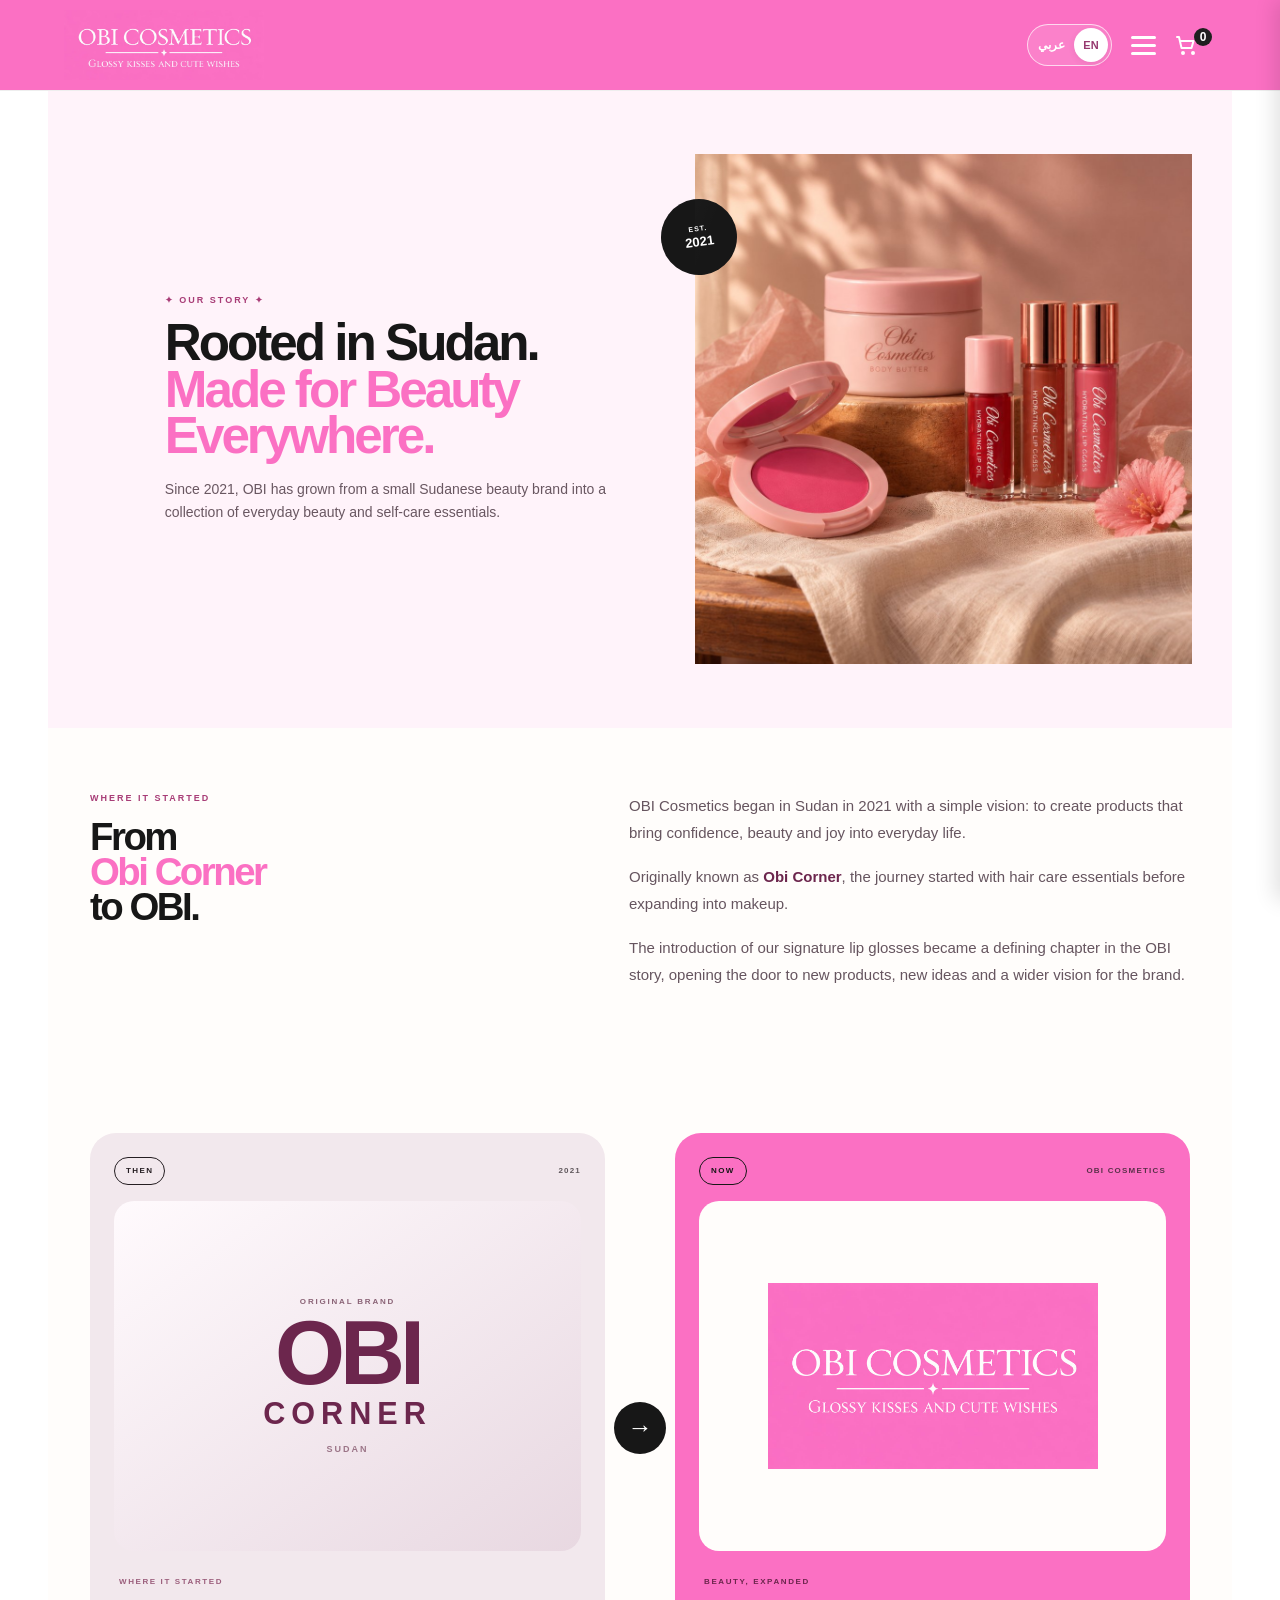
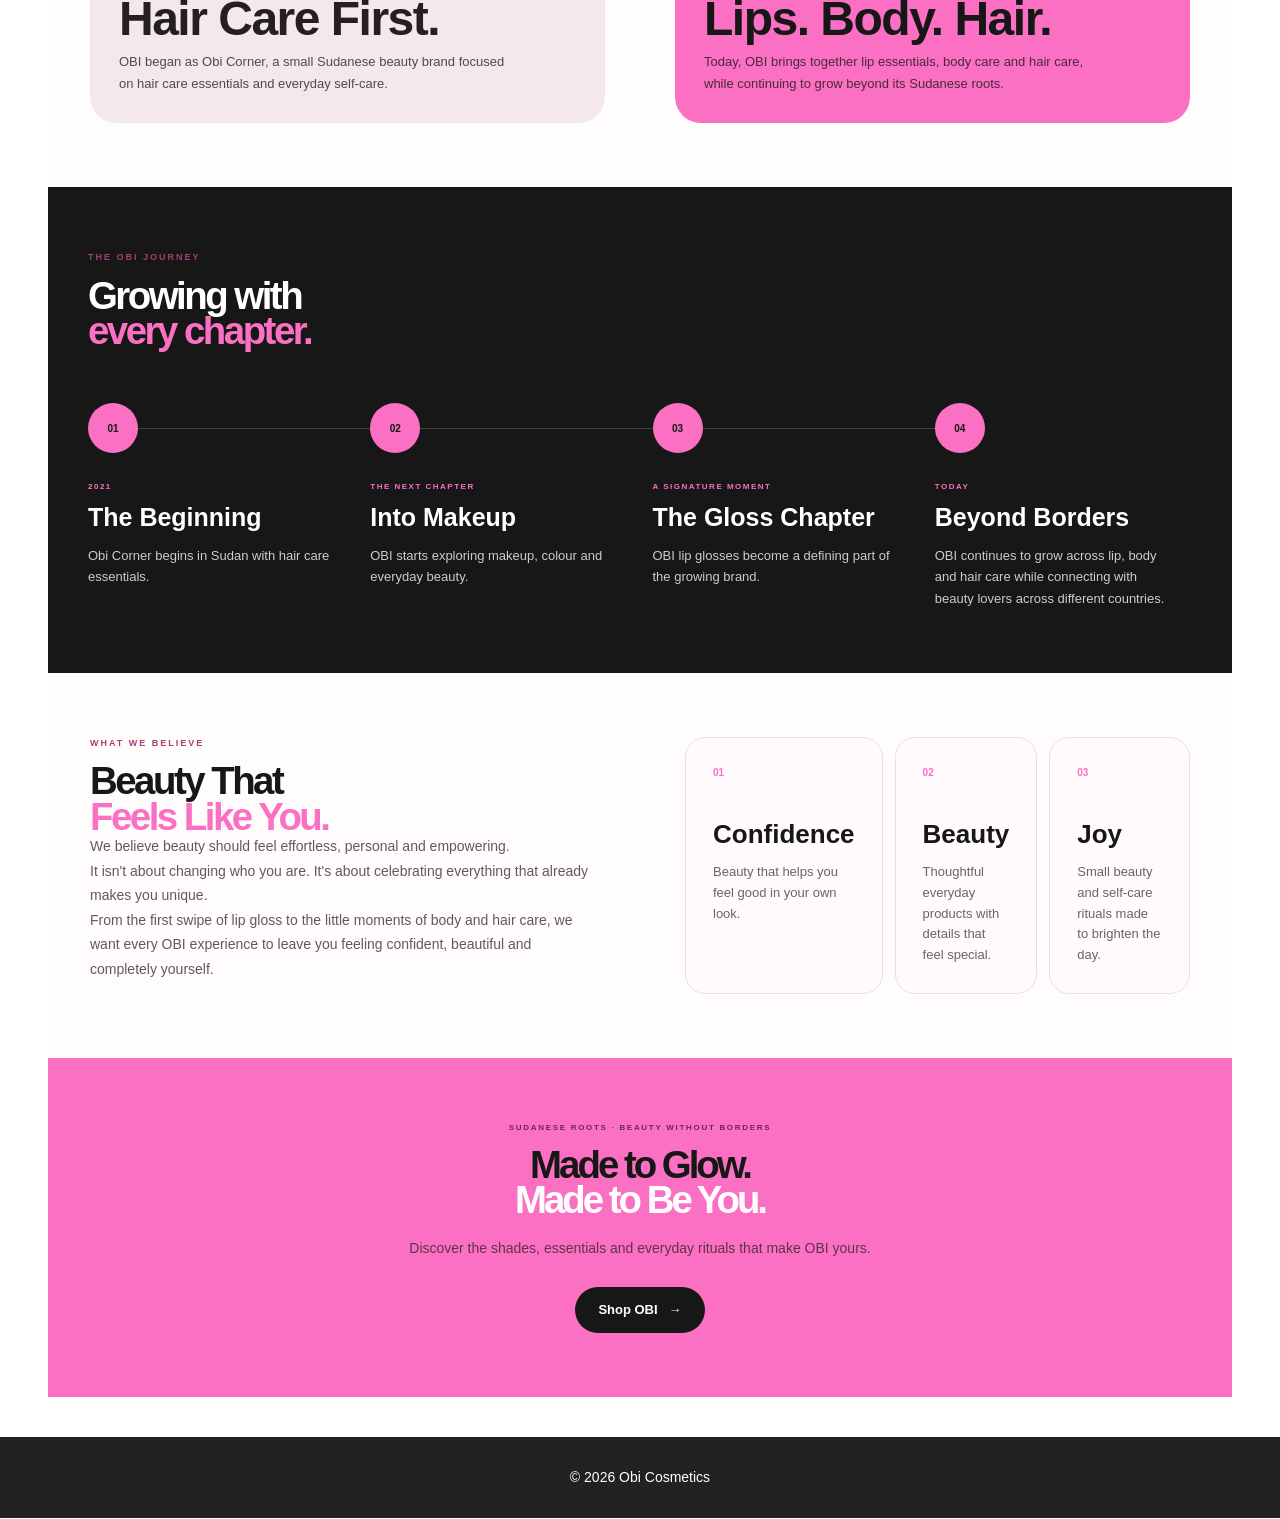
==== commit e8928cec: "Website 1st draft Completed" ====
--- a/about.html
+++ b/about.html
@@ -19,6 +19,9 @@
         href="style.css"
     >
 
+<link rel="stylesheet" href="favourites.css">
+<link rel="stylesheet" href="language.css">
+<script src="language-init.js"></script>
 </head>
 
 
@@ -85,19 +88,29 @@
 
    </nav>
 
-<div
-    id="mobile-menu"
-    class="mobile-menu"
->
-    <a href="shop.html">Shop</a>
-
-    <a href="about.html">About Us</a>
-
-    <a href="delivery.html">Delivery</a>
-
-    <a href="faq.html">FAQ</a>
-
-    <a href="contact.html">Contact</a>
+<div id="mobile-menu" class="mobile-menu" role="navigation" aria-label="Main navigation">
+    <div class="shop-menu-group">
+        <button id="shop-menu-button" class="shop-menu-button" type="button" aria-expanded="false" aria-controls="shop-submenu">
+            <span>Shop</span><span aria-hidden="true">+</span>
+        </button>
+        <div id="shop-submenu" class="shop-submenu">
+            <a href="shop.html">Shop All</a>
+            <a href="shop.html?category=lip-gloss">Lip Glosses</a>
+            <a href="shop.html?category=lip-oil">Lip Oils</a>
+            <a href="shop.html?category=lip-liner">Lip Liners</a>
+            <a href="shop.html?category=blush">Blush</a>
+            <a href="shop.html?category=liquid-lipstick">Liquid Lipsticks</a>
+            <a href="shop.html?category=body-care">Body Care</a>
+            <a href="shop.html?category=hair-care">Hair Care</a>
+        </div>
+    </div>
+    <a href="shop.html?favourites=1">Favourites <span class="favourites-menu-count" data-favourites-count>0</span></a>
+    <a href="about.html">About OBI</a>
+    <a href="obi-love.html">OBI Love</a>
+    <div class="menu-support-links" role="group" aria-label="Help and information">
+        <a href="delivery.html">Delivery &amp; Payment</a>
+        <a href="contact.html">Contact Us</a>
+    </div>
 </div>
 
 </header>
@@ -137,8 +150,8 @@
         <div class="obi-about-hero-visual">
 
             <img
-                src="images/brand/meet-obi.webp"
-                alt="OBI Cosmetics"
+                src="images/brand/about-obi-editorial.jpg"
+                alt="OBI lip glosses, lip oil, blush and body butter arranged on linen in warm natural light"
             >
 
             <div class="obi-about-hero-stamp">
@@ -234,7 +247,7 @@
                 ORIGINAL BRAND
             </p>
 
-            <div class="obi-about-old-name">
+            <div class="obi-about-old-name" data-no-translate>
                 OBI
                 <span>CORNER</span>
             </div>
@@ -299,7 +312,7 @@
 
             <img
                 src="images/brand/obi-wordmark.jpeg"
-                alt="OBI Cosmetics"
+                alt="OBI lip glosses, lip oil, blush and body butter arranged on linen in warm natural light"
                 loading="lazy"
             >
 
@@ -664,13 +677,13 @@
             </button>
 
 
-            <button
-                id="continue-shopping-button"
-                class="continue-shopping-button"
-                type="button"
-            >
-                Continue Shopping
-            </button>
+           <button
+    id="continue-shopping-button"
+    class="continue-shopping-button"
+    type="button"
+>
+    Go to Shop
+</button>
 
         </div>
 
@@ -687,10 +700,14 @@
 
 
    <script src="products.js"></script>
+<script src="favourites.js"></script>
    <script src="market.js"></script>
 <script src="menu.js"></script>
 <script src="store.js"></script>
 
+<script src="motion.js"></script>
+<script src="translations.js"></script>
+<script src="language.js"></script>
 </body>
 
-</html>+</html>
--- a/style.css
+++ b/style.css
@@ -688,8 +688,20 @@
 
  /* Prevent background scrolling */
 
+html.cart-open,
 body.cart-open {
-    overflow: hidden;
+    overflow: hidden !important;
+    overscroll-behavior: none;
+}
+
+body.cart-open {
+    position: fixed;
+    top: var(--cart-scroll-offset, 0px);
+    width: 100%;
+}
+
+.cart-items {
+    overscroll-behavior-y: contain;
 }
 
 .logo {
@@ -2768,12 +2780,6 @@
 }
 
 
-.shade-parade-track:hover {
-
-    animation-play-state:
-        paused;
-
-}
 /* ========================================
    SHADE ITEM
 ======================================== */
@@ -4987,6 +4993,8 @@
 
 .obi-story-sticker {
 
+    text-decoration: none;
+
     position:
         absolute;
 
@@ -5058,6 +5066,11 @@
 
 }
 
+
+.obi-story-sticker:focus-visible {
+    outline: 3px solid #a3487c;
+    outline-offset: 5px;
+}
 
 .obi-story-sticker span {
 
@@ -10792,248 +10805,10 @@
     }
 
 }
-/* =========================================================
-   MARKET SELECTOR
-========================================================= */
-
-.market-selector {
-    position: relative;
-
-    z-index: 80;
-}
-
-
-.market-selector-button {
-    height: 40px;
-
-    display: inline-flex;
-
-    align-items: center;
-
-    justify-content: center;
-
-    gap: 7px;
-
-    padding:
-        0
-        11px;
-
-    border: 1px solid
-        rgba(
-            23,
-            23,
-            23,
-            .12
-        );
-
-    border-radius: 999px;
-
-    background:
-        rgba(
-            255,
-            255,
-            255,
-            .85
-        );
-
-    color: #171717;
-
-    cursor: pointer;
-
-    font-family: inherit;
-
-    transition:
-        background .2s ease,
-        transform .2s ease;
-}
-
-
-.market-selector-button:hover {
-    background: #ffffff;
-
-    transform:
-        translateY(-1px);
-}
-
-
-.market-current-flag {
-    font-size: 19px;
-
-    line-height: 1;
-}
-
-
-.market-current-currency {
-    font-size: 10px;
-
-    font-weight: 900;
-
-    letter-spacing: .5px;
-}
-
-
-.market-selector-chevron {
-    font-size: 11px;
-
-    transition:
-        transform .2s ease;
-}
-
-
-.market-selector.open
-.market-selector-chevron {
-    transform:
-        rotate(180deg);
-}
-
-
-/* DROPDOWN */
-
-.market-selector-menu {
-    position: absolute;
-
-    top:
-        calc(
-            100% + 10px
-        );
-
-    right: 0;
-
-    width: 220px;
-
-    padding: 7px;
-
-    border:
-        1px solid
-        #eadfe5;
-
-    border-radius: 17px;
-
-    background: #fffdfb;
-
-    box-shadow:
-        0 18px 45px
-        rgba(
-            38,
-            19,
-            29,
-            .15
-        );
-
-    opacity: 0;
-
-    visibility: hidden;
-
-    transform:
-        translateY(-5px);
-
-    transition:
-        opacity .18s ease,
-        visibility .18s ease,
-        transform .18s ease;
-}
-
-
-.market-selector.open
-.market-selector-menu {
-    opacity: 1;
-
-    visibility: visible;
-
-    transform:
-        translateY(0);
-}
-
-
-.market-selector-menu button {
-    width: 100%;
-
-    min-height: 47px;
-
-    display: grid;
-
-    grid-template-columns:
-        28px
-        1fr
-        auto;
-
-    align-items: center;
-
-    gap: 9px;
-
-    padding:
-        8px
-        10px;
-
-    border: none;
-
-    border-radius: 12px;
-
-    background: transparent;
-
-    color: #332a2f;
-
-    text-align: left;
-
-    font-family: inherit;
-
-    cursor: pointer;
-}
-
-
-.market-selector-menu button:hover,
-.market-selector-menu button.active {
-    background: #fff3fa;
-}
-
-
-.market-selector-menu button > span:first-child {
-    font-size: 20px;
-}
-
-
-.market-option-name {
-    font-size: 12px;
-
-    font-weight: 700;
-}
-
-
-.market-selector-menu strong {
-    color: #9b5579;
-
-    font-size: 9px;
-
-    letter-spacing: .5px;
-}
-
 
 /* SMALL PHONE */
 
-@media (max-width: 500px) {
-
-    .market-selector-button {
-        width: 39px;
-
-        height: 39px;
-
-        padding: 0;
-
-        gap: 0;
-    }
-
-
-    .market-current-currency,
-    .market-selector-chevron {
-        display: none;
-    }
-
-
-    .market-selector-menu {
-        width: 205px;
-    }
-
-}
+
 /* =========================================================
    CHECKOUT MARKET
 ========================================================= */
@@ -16555,4 +16330,4654 @@
 
 .mobile-menu.open > *:nth-child(5) {
     transition-delay: 0.20s;
+}
+/* =========================================================
+   CATEGORY SCROLL ARROWS
+========================================================= */
+
+.categories-wrapper {
+    position: relative;
+}
+
+
+.categories-scroll {
+    display: flex;
+
+    gap: 14px;
+
+    overflow-x: auto;
+
+    scroll-behavior: smooth;
+
+    scrollbar-width: none;
+
+    padding:
+        4px
+        52px;
+}
+
+
+.categories-scroll::-webkit-scrollbar {
+    display: none;
+}
+
+
+/* ARROWS */
+
+.category-arrow {
+    position: absolute;
+
+    top: 50%;
+
+    z-index: 10;
+
+    width: 42px;
+    height: 42px;
+
+    display: flex;
+
+    align-items: center;
+    justify-content: center;
+
+    border: 0;
+
+    border-radius: 50%;
+
+    background: rgba(255, 255, 255, 0.94);
+
+    color: #171717;
+
+    font-size: 22px;
+
+    cursor: pointer;
+
+    box-shadow:
+        0 8px 24px
+        rgba(40, 20, 30, 0.14);
+
+    transform:
+        translateY(-50%);
+
+    transition:
+        transform .2s ease,
+        opacity .2s ease,
+        background .2s ease;
+}
+
+
+.category-arrow:hover {
+    background: #fb70c3;
+
+    color: #ffffff;
+
+    transform:
+        translateY(-50%)
+        scale(1.07);
+}
+
+
+.category-arrow-left {
+    left: 6px;
+}
+
+
+.category-arrow-right {
+    right: 6px;
+}
+
+
+/* DISABLED STATE */
+
+.category-arrow:disabled {
+    opacity: 0.25;
+
+    cursor: default;
+
+    pointer-events: none;
+}
+
+
+/* MOBILE */
+
+@media (max-width: 600px) {
+
+    .category-arrow {
+        width: 36px;
+        height: 36px;
+
+        font-size: 19px;
+    }
+
+
+    .categories-scroll {
+        padding-left: 44px;
+        padding-right: 44px;
+    }
+
+}
+/* =========================================================
+   SHOP CATEGORY SCROLL ARROWS
+========================================================= */
+
+.categories-wrapper {
+    position: relative;
+
+    width: 100%;
+
+    display: flex;
+
+    align-items: center;
+}
+
+
+.categories-scroll {
+    width: 100%;
+
+    display: flex;
+
+    gap: 12px;
+
+    overflow-x: auto;
+
+    scroll-behavior: smooth;
+
+    scrollbar-width: none;
+
+    padding:
+        10px
+        54px;
+}
+
+
+.categories-scroll::-webkit-scrollbar {
+    display: none;
+}
+
+
+/* ARROWS */
+
+.category-arrow {
+    position: absolute;
+
+    top: 50%;
+
+    z-index: 20;
+
+    width: 40px;
+    height: 40px;
+
+    display: flex;
+
+    align-items: center;
+    justify-content: center;
+
+    padding: 0;
+
+    border: none;
+
+    border-radius: 50%;
+
+    background: rgba(255, 255, 255, 0.96);
+
+    color: #171717;
+
+    font-size: 26px;
+
+    line-height: 1;
+
+    cursor: pointer;
+
+    box-shadow:
+        0 7px 22px
+        rgba(50, 25, 38, 0.14);
+
+    transform:
+        translateY(-50%);
+
+    transition:
+        transform .2s ease,
+        background .2s ease,
+        color .2s ease,
+        opacity .2s ease;
+}
+
+
+.category-arrow-left {
+    left: 6px;
+}
+
+
+.category-arrow-right {
+    right: 6px;
+}
+
+
+.category-arrow:hover {
+    background: #fb70c3;
+
+    color: #ffffff;
+
+    transform:
+        translateY(-50%)
+        scale(1.07);
+}
+
+
+.category-arrow:disabled {
+    opacity: 0.25;
+
+    pointer-events: none;
+}
+
+
+/* MOBILE */
+
+@media (max-width: 600px) {
+
+    .category-arrow {
+        width: 34px;
+        height: 34px;
+
+        font-size: 22px;
+    }
+
+
+    .categories-scroll {
+        padding-left: 44px;
+        padding-right: 44px;
+    }
+
+}
+/* =========================================================
+   OBI DELIVERY PAGE
+========================================================= */
+
+.delivery-page {
+    background:
+        #fffdfb;
+
+    color:
+        #171717;
+
+    overflow:
+        hidden;
+}
+
+
+.delivery-eyebrow {
+    margin:
+        0
+        0
+        12px;
+
+    color:
+        #c53d88;
+
+    font-size:
+        12px;
+
+    font-weight:
+        800;
+
+    letter-spacing:
+        .18em;
+
+    text-transform:
+        uppercase;
+}
+
+
+/* =========================================================
+   HERO
+========================================================= */
+
+.delivery-hero {
+    width:
+        min(1440px, 92%);
+
+    margin:
+        36px
+        auto
+        80px;
+
+    min-height:
+        520px;
+
+    display:
+        grid;
+
+    grid-template-columns:
+        1.05fr
+        .95fr;
+
+    align-items:
+        center;
+
+    overflow:
+        hidden;
+
+    border-radius:
+        34px;
+
+    background:
+        linear-gradient(
+            135deg,
+            #fff3fa 0%,
+            #ffe2f2 55%,
+            #fb70c3 160%
+        );
+}
+
+
+.delivery-hero-content {
+    padding:
+        72px;
+}
+
+
+.delivery-hero h1 {
+    max-width:
+        650px;
+
+    margin:
+        0;
+
+    font-size:
+        clamp(
+            58px,
+            7vw,
+            102px
+        );
+
+    line-height:
+        .91;
+
+    letter-spacing:
+        -.065em;
+}
+
+
+.delivery-hero h1 span {
+    display:
+        block;
+
+    color:
+        #fb70c3;
+}
+
+
+.delivery-hero-text {
+    max-width:
+        510px;
+
+    margin:
+        26px
+        0
+        32px;
+
+    color:
+        #5f5058;
+
+    font-size:
+        18px;
+
+    line-height:
+        1.65;
+}
+
+
+.delivery-hero-button {
+    display:
+        inline-flex;
+
+    align-items:
+        center;
+
+    gap:
+        14px;
+
+    padding:
+        17px
+        24px;
+
+    border-radius:
+        999px;
+
+    background:
+        #171717;
+
+    color:
+        #ffffff;
+
+    text-decoration:
+        none;
+
+    font-weight:
+        750;
+}
+
+
+.delivery-hero-button span {
+    color:
+        #fb70c3;
+}
+
+
+/* HERO ART */
+
+.delivery-hero-art {
+    position:
+        relative;
+
+    min-height:
+        520px;
+
+    display:
+        flex;
+
+    align-items:
+        center;
+
+    justify-content:
+        center;
+}
+
+
+.delivery-package {
+    position:
+        relative;
+
+    z-index:
+        2;
+
+    width:
+        260px;
+
+    aspect-ratio:
+        1;
+
+    display:
+        flex;
+
+    flex-direction:
+        column;
+
+    align-items:
+        center;
+
+    justify-content:
+        center;
+
+    border-radius:
+        34px;
+
+    background:
+        #fb70c3;
+
+    color:
+        white;
+
+    box-shadow:
+        0 35px 90px
+        rgba(108, 38, 77, .20);
+
+    transform:
+        rotate(-8deg);
+}
+
+
+.delivery-package strong {
+    font-size:
+        72px;
+
+    letter-spacing:
+        -.07em;
+}
+
+
+.delivery-package small {
+    margin-top:
+        -6px;
+
+    letter-spacing:
+        .32em;
+}
+
+
+.delivery-package-star {
+    position:
+        absolute;
+
+    top:
+        28px;
+
+    right:
+        30px;
+
+    font-size:
+        24px;
+}
+
+
+.delivery-route-line {
+    position:
+        absolute;
+
+    width:
+        360px;
+
+    height:
+        360px;
+
+    border:
+        2px dashed
+        rgba(108, 38, 77, .22);
+
+    border-radius:
+        50%;
+}
+
+
+.delivery-route-dot {
+    position:
+        absolute;
+
+    width:
+        18px;
+
+    height:
+        18px;
+
+    border-radius:
+        50%;
+
+    background:
+        #6c264d;
+
+    box-shadow:
+        0 0 0 9px
+        rgba(108, 38, 77, .09);
+}
+
+
+.dot-one {
+    top:
+        100px;
+
+    right:
+        100px;
+}
+
+
+.dot-two {
+    bottom:
+        95px;
+
+    left:
+        100px;
+}
+
+
+/* =========================================================
+   COMMON SECTION
+========================================================= */
+
+.delivery-options-section,
+.delivery-process,
+.delivery-faq {
+
+    width:
+        min(1440px, 92%);
+
+    margin:
+        0
+        auto
+        100px;
+}
+
+
+.delivery-section-heading {
+    max-width:
+        720px;
+
+    margin-bottom:
+        38px;
+}
+
+
+.delivery-section-heading h2,
+.delivery-notes-heading h2 {
+
+    margin:
+        0;
+
+    font-size:
+        clamp(
+            42px,
+            5vw,
+            72px
+        );
+
+    line-height:
+        .97;
+
+    letter-spacing:
+        -.05em;
+}
+
+
+.delivery-section-heading > p:last-child {
+    max-width:
+        550px;
+
+    margin:
+        18px
+        0
+        0;
+
+    color:
+        #75656e;
+
+    line-height:
+        1.6;
+}
+
+
+/* =========================================================
+   COUNTRY CARDS
+========================================================= */
+
+.delivery-country-grid {
+    display:
+        grid;
+
+    grid-template-columns:
+        1.15fr
+        1fr
+        1fr;
+
+    gap:
+        18px;
+}
+
+
+.delivery-country-card {
+    position:
+        relative;
+
+    min-height:
+        340px;
+
+    padding:
+        32px;
+
+    border:
+        1px solid
+        #f1dde8;
+
+    border-radius:
+        28px;
+
+    background:
+        #fff8fc;
+}
+
+
+.delivery-country-card.featured {
+    background:
+        #171717;
+
+    color:
+        white;
+}
+
+
+.delivery-country-top {
+    display:
+        flex;
+
+    align-items:
+        center;
+
+    justify-content:
+        space-between;
+}
+
+
+.delivery-flag {
+    font-size:
+        30px;
+}
+
+
+.delivery-country-label {
+    font-size:
+        11px;
+
+    font-weight:
+        800;
+
+    letter-spacing:
+        .16em;
+
+    color:
+        #c53d88;
+}
+
+
+.delivery-country-card h3 {
+    margin:
+        28px
+        0;
+
+    font-size:
+        31px;
+
+    letter-spacing:
+        -.03em;
+}
+
+
+.delivery-country-card h4 {
+    margin:
+        20px
+        0;
+}
+
+
+.delivery-country-details {
+    display:
+        grid;
+
+    grid-template-columns:
+        1fr
+        1fr;
+
+    gap:
+        18px;
+}
+
+
+.delivery-country-details div {
+    display:
+        flex;
+
+    flex-direction:
+        column;
+
+    gap:
+        7px;
+}
+
+
+.delivery-detail-label {
+    font-size:
+        10px;
+
+    font-weight:
+        800;
+
+    letter-spacing:
+        .15em;
+
+    opacity:
+        .55;
+}
+
+
+.delivery-country-details strong {
+    font-size:
+        18px;
+}
+
+
+.delivery-card-divider {
+    height:
+        1px;
+
+    margin:
+        26px
+        0;
+
+    background:
+        rgba(255,255,255,.15);
+}
+
+
+.delivery-card-note {
+    margin:
+        46px
+        0
+        0;
+
+    color:
+        #7d6e76;
+
+    line-height:
+        1.55;
+}
+
+
+.delivery-card-badge {
+    display:
+        inline-flex;
+
+    margin-top:
+        30px;
+
+    padding:
+        9px
+        13px;
+
+    border-radius:
+        999px;
+
+    background:
+        #fb70c3;
+
+    color:
+        white;
+
+    font-size:
+        12px;
+
+    font-weight:
+        800;
+}
+
+
+/* =========================================================
+   SAME DAY
+========================================================= */
+
+.same-day-section {
+    width:
+        min(1440px, 92%);
+
+    margin:
+        0
+        auto
+        100px;
+
+    display:
+        grid;
+
+    grid-template-columns:
+        1.15fr
+        .85fr;
+
+    overflow:
+        hidden;
+
+    border-radius:
+        34px;
+
+    background:
+        #fff1f8;
+}
+
+
+.same-day-content {
+    padding:
+        64px;
+}
+
+
+.same-day-icon {
+    width:
+        58px;
+
+    height:
+        58px;
+
+    margin-bottom:
+        34px;
+
+    display:
+        grid;
+
+    place-items:
+        center;
+
+    border-radius:
+        50%;
+
+    background:
+        #fb70c3;
+
+    color:
+        white;
+
+    font-size:
+        26px;
+}
+
+
+.same-day-content h2 {
+    margin:
+        0;
+
+    font-size:
+        clamp(
+            48px,
+            5.5vw,
+            82px
+        );
+
+    line-height:
+        .94;
+
+    letter-spacing:
+        -.055em;
+}
+
+
+.same-day-content h2 span {
+    display:
+        block;
+
+    color:
+        #fb70c3;
+}
+
+
+.same-day-description {
+    max-width:
+        540px;
+
+    margin:
+        24px
+        0
+        40px;
+
+    color:
+        #65545e;
+
+    font-size:
+        17px;
+
+    line-height:
+        1.6;
+}
+
+
+.same-day-features {
+    display:
+        grid;
+
+    gap:
+        20px;
+}
+
+
+.same-day-feature {
+    display:
+        grid;
+
+    grid-template-columns:
+        44px
+        1fr;
+
+    gap:
+        15px;
+}
+
+
+.same-day-feature > span {
+    color:
+        #fb70c3;
+
+    font-weight:
+        850;
+}
+
+
+.same-day-feature strong {
+    display:
+        block;
+
+    margin-bottom:
+        5px;
+}
+
+
+.same-day-feature p {
+    margin:
+        0;
+
+    color:
+        #77646e;
+
+    line-height:
+        1.5;
+}
+
+
+.same-day-payment {
+    padding:
+        64px;
+
+    background:
+        #6c264d;
+
+    color:
+        white;
+}
+
+
+.same-day-payment-label {
+    margin:
+        0;
+
+    color:
+        #ffaddd;
+
+    font-size:
+        11px;
+
+    font-weight:
+        800;
+
+    letter-spacing:
+        .17em;
+}
+
+
+.same-day-payment h3 {
+    margin:
+        18px
+        0;
+
+    font-size:
+        40px;
+
+    line-height:
+        1;
+}
+
+
+.same-day-payment > p {
+    line-height:
+        1.6;
+
+    color:
+        rgba(255,255,255,.72);
+}
+
+
+.same-day-payment-methods {
+    display:
+        grid;
+
+    gap:
+        12px;
+
+    margin-top:
+        36px;
+}
+
+
+.payment-method {
+    display:
+        flex;
+
+    align-items:
+        center;
+
+    gap:
+        15px;
+
+    padding:
+        17px;
+
+    border:
+        1px solid
+        rgba(255,255,255,.16);
+
+    border-radius:
+        18px;
+
+    background:
+        rgba(255,255,255,.07);
+}
+
+
+.payment-symbol {
+    width:
+        40px;
+
+    height:
+        40px;
+
+    display:
+        grid;
+
+    place-items:
+        center;
+
+    border-radius:
+        50%;
+
+    background:
+        #fb70c3;
+
+    font-weight:
+        900;
+}
+
+
+.payment-method div {
+    display:
+        flex;
+
+    flex-direction:
+        column;
+
+    gap:
+        3px;
+}
+
+
+.payment-method div span {
+    font-size:
+        12px;
+
+    opacity:
+        .62;
+}
+
+
+.same-day-small-note {
+    margin-top:
+        26px !important;
+
+    font-size:
+        12px;
+}
+
+
+/* =========================================================
+   PROCESS
+========================================================= */
+
+.delivery-process-grid {
+    display:
+        grid;
+
+    grid-template-columns:
+        repeat(4, 1fr);
+
+    gap:
+        14px;
+}
+
+
+.delivery-process-grid article {
+    min-height:
+        270px;
+
+    padding:
+        27px;
+
+    border-radius:
+        24px;
+
+    background:
+        #fff3fa;
+}
+
+
+.process-number {
+    color:
+        #c53d88;
+
+    font-size:
+        11px;
+
+    font-weight:
+        800;
+}
+
+
+.process-icon {
+    margin:
+        38px
+        0
+        25px;
+
+    font-size:
+        26px;
+
+    color:
+        #fb70c3;
+}
+
+
+.delivery-process-grid h3 {
+    margin:
+        0
+        0
+        12px;
+
+    font-size:
+        22px;
+}
+
+
+.delivery-process-grid p {
+    margin:
+        0;
+
+    color:
+        #786872;
+
+    line-height:
+        1.55;
+}
+
+
+/* =========================================================
+   NOTES
+========================================================= */
+
+.delivery-notes {
+    width:
+        min(1440px, 92%);
+
+    margin:
+        0
+        auto
+        100px;
+
+    display:
+        grid;
+
+    grid-template-columns:
+        .8fr
+        1.2fr;
+
+    gap:
+        90px;
+
+    padding:
+        60px;
+
+    border-radius:
+        32px;
+
+    background:
+        #171717;
+
+    color:
+        white;
+}
+
+
+.delivery-notes-list {
+    display:
+        grid;
+
+    gap:
+        0;
+}
+
+
+.delivery-notes-list > div {
+    display:
+        grid;
+
+    grid-template-columns:
+        46px
+        1fr;
+
+    gap:
+        20px;
+
+    padding:
+        22px
+        0;
+
+    border-bottom:
+        1px solid
+        rgba(255,255,255,.12);
+}
+
+
+.delivery-notes-list span {
+    color:
+        #fb70c3;
+
+    font-weight:
+        800;
+}
+
+
+.delivery-notes-list p {
+    margin:
+        0;
+
+    color:
+        rgba(255,255,255,.70);
+
+    line-height:
+        1.55;
+}
+
+
+/* =========================================================
+   FAQ
+========================================================= */
+
+.delivery-faq-list {
+    max-width:
+        900px;
+
+    margin:
+        0
+        auto;
+}
+
+
+.delivery-faq details {
+    border-bottom:
+        1px solid
+        #ead8e2;
+}
+
+
+.delivery-faq summary {
+    padding:
+        23px
+        0;
+
+    display:
+        flex;
+
+    justify-content:
+        space-between;
+
+    align-items:
+        center;
+
+    cursor:
+        pointer;
+
+    list-style:
+        none;
+
+    font-size:
+        18px;
+
+    font-weight:
+        700;
+}
+
+
+.delivery-faq summary::-webkit-details-marker {
+    display:
+        none;
+}
+
+
+.delivery-faq summary span {
+    color:
+        #fb70c3;
+
+    font-size:
+        25px;
+}
+
+
+.delivery-faq details[open]
+summary span {
+
+    transform:
+        rotate(45deg);
+}
+
+
+.delivery-faq details p {
+    max-width:
+        700px;
+
+    margin:
+        0
+        0
+        25px;
+
+    color:
+        #776770;
+
+    line-height:
+        1.65;
+}
+
+
+/* =========================================================
+   FINAL CTA
+========================================================= */
+
+.delivery-final-cta {
+    margin-top:
+        30px;
+
+    padding:
+        100px
+        20px;
+
+    text-align:
+        center;
+
+    background:
+        #fb70c3;
+
+    color:
+        white;
+}
+
+
+.delivery-final-cta > p {
+    margin:
+        0
+        0
+        15px;
+
+    font-size:
+        11px;
+
+    font-weight:
+        850;
+
+    letter-spacing:
+        .19em;
+}
+
+
+.delivery-final-cta h2 {
+    max-width:
+        800px;
+
+    margin:
+        0
+        auto
+        35px;
+
+    font-size:
+        clamp(
+            48px,
+            6vw,
+            82px
+        );
+
+    line-height:
+        .95;
+
+    letter-spacing:
+        -.05em;
+}
+
+
+.delivery-final-cta a {
+    display:
+        inline-flex;
+
+    align-items:
+        center;
+
+    gap:
+        15px;
+
+    padding:
+        16px
+        24px;
+
+    border-radius:
+        999px;
+
+    background:
+        #171717;
+
+    color:
+        white;
+
+    text-decoration:
+        none;
+
+    font-weight:
+        750;
+}
+
+
+/* =========================================================
+   TABLET
+========================================================= */
+
+@media (max-width: 1000px) {
+
+    .delivery-hero {
+        grid-template-columns:
+            1fr;
+    }
+
+
+    .delivery-hero-content {
+        padding:
+            55px;
+    }
+
+
+    .delivery-hero-art {
+        min-height:
+            400px;
+    }
+
+
+    .delivery-country-grid {
+        grid-template-columns:
+            1fr
+            1fr;
+    }
+
+
+    .delivery-country-card.featured {
+        grid-column:
+            1 / -1;
+    }
+
+
+    .same-day-section {
+        grid-template-columns:
+            1fr;
+    }
+
+
+    .delivery-process-grid {
+        grid-template-columns:
+            1fr
+            1fr;
+    }
+
+
+    .delivery-notes {
+        grid-template-columns:
+            1fr;
+
+        gap:
+            40px;
+    }
+
+}
+
+
+/* =========================================================
+   MOBILE
+========================================================= */
+
+@media (max-width: 650px) {
+
+    .delivery-hero {
+        width:
+            calc(100% - 28px);
+
+        margin-top:
+            18px;
+
+        margin-bottom:
+            60px;
+
+        border-radius:
+            24px;
+    }
+
+
+    .delivery-hero-content {
+        padding:
+            42px
+            25px;
+    }
+
+
+    .delivery-hero h1 {
+        font-size:
+            54px;
+    }
+
+
+    .delivery-hero-text {
+        font-size:
+            16px;
+    }
+
+
+    .delivery-hero-art {
+        min-height:
+            330px;
+    }
+
+
+    .delivery-package {
+        width:
+            200px;
+    }
+
+
+    .delivery-package strong {
+        font-size:
+            58px;
+    }
+
+
+    .delivery-route-line {
+        width:
+            275px;
+
+        height:
+            275px;
+    }
+
+
+    .delivery-options-section,
+    .delivery-process,
+    .delivery-faq {
+
+        width:
+            calc(100% - 28px);
+
+        margin-bottom:
+            70px;
+    }
+
+
+    .delivery-country-grid {
+        grid-template-columns:
+            1fr;
+    }
+
+
+    .delivery-country-card.featured {
+        grid-column:
+            auto;
+    }
+
+
+    .same-day-section {
+        width:
+            calc(100% - 28px);
+
+        margin-bottom:
+            70px;
+
+        border-radius:
+            25px;
+    }
+
+
+    .same-day-content,
+    .same-day-payment {
+        padding:
+            38px
+            25px;
+    }
+
+
+    .same-day-content h2 {
+        font-size:
+            52px;
+    }
+
+
+    .delivery-process-grid {
+        grid-template-columns:
+            1fr;
+    }
+
+
+    .delivery-process-grid article {
+        min-height:
+            auto;
+    }
+
+
+    .delivery-notes {
+        width:
+            calc(100% - 28px);
+
+        padding:
+            38px
+            25px;
+
+        margin-bottom:
+            70px;
+    }
+
+
+    .delivery-final-cta {
+        padding:
+            75px
+            25px;
+    }
+
+
+    .delivery-final-cta h2 {
+        font-size:
+            48px;
+    }
+
+}
+/* =========================================================
+   DELIVERY FINAL CAMPAIGN CTA
+========================================================= */
+
+.delivery-final-cta {
+    position: relative;
+
+    width: min(1500px, 94%);
+
+    min-height: 560px;
+
+    margin:
+        40px
+        auto
+        70px;
+
+    overflow: hidden;
+
+    display: flex;
+
+    align-items: center;
+
+    justify-content: flex-end;
+
+    border-radius: 32px;
+
+    isolation: isolate;
+}
+
+
+/* BACKGROUND IMAGE */
+
+.delivery-final-cta-image {
+    position: absolute;
+
+    inset: 0;
+
+    width: 100%;
+    height: 100%;
+
+    object-fit: cover;
+
+    object-position: center;
+
+    z-index: -3;
+}
+
+
+/* OVERLAY */
+
+.delivery-final-cta-overlay {
+    position: absolute;
+
+    inset: 0;
+
+    z-index: -2;
+
+    background:
+        linear-gradient(
+            90deg,
+            rgba(60, 20, 38, 0.05) 0%,
+            rgba(75, 24, 48, 0.15) 35%,
+            rgba(70, 22, 44, 0.52) 62%,
+            rgba(45, 15, 30, 0.72) 100%
+        );
+}
+
+
+/* CONTENT */
+
+.delivery-final-cta-content {
+    width: 52%;
+
+    padding:
+        70px
+        75px;
+
+    color: #ffffff;
+}
+
+
+.delivery-final-eyebrow {
+    margin:
+        0
+        0
+        18px;
+
+    font-size: 12px;
+
+    font-weight: 800;
+
+    letter-spacing: .18em;
+
+    text-transform: uppercase;
+}
+
+
+.delivery-final-cta h2 {
+    margin: 0;
+
+    max-width: 700px;
+
+    font-size:
+        clamp(
+            48px,
+            5.5vw,
+            82px
+        );
+
+    line-height: .96;
+
+    letter-spacing: -.045em;
+}
+
+
+.delivery-final-cta h2 span {
+    display: block;
+
+    margin-top: 10px;
+
+    font-family:
+        Georgia,
+        "Times New Roman",
+        serif;
+
+    font-style: italic;
+
+    font-weight: 400;
+}
+
+
+/* BUTTON */
+
+.delivery-final-button {
+    display: inline-flex;
+
+    align-items: center;
+
+    justify-content: center;
+
+    gap: 14px;
+
+    margin-top: 36px;
+
+    padding:
+        17px
+        28px;
+
+    border-radius: 999px;
+
+    background: #fffdfb;
+
+    color: #6c264d;
+
+    text-decoration: none;
+
+    font-size: 16px;
+
+    font-weight: 800;
+
+    transition:
+        transform .25s ease,
+        background .25s ease;
+}
+
+
+.delivery-final-button:hover {
+    transform: translateY(-3px);
+
+    background: #ffffff;
+}
+
+
+.delivery-final-button span {
+    transition:
+        transform .25s ease;
+}
+
+
+.delivery-final-button:hover span {
+    transform: translateX(5px);
+}
+
+
+/* =========================================================
+   MOBILE
+========================================================= */
+
+@media (max-width: 760px) {
+
+    .delivery-final-cta {
+        width: calc(100% - 28px);
+
+        min-height: 620px;
+
+        align-items: flex-end;
+
+        border-radius: 24px;
+
+        margin-bottom: 45px;
+    }
+
+
+    .delivery-final-cta-image {
+        object-position: 38% center;
+    }
+
+
+    .delivery-final-cta-overlay {
+        background:
+            linear-gradient(
+                180deg,
+                rgba(40, 15, 25, 0.08) 20%,
+                rgba(45, 15, 30, 0.38) 52%,
+                rgba(35, 12, 25, 0.82) 100%
+            );
+    }
+
+
+    .delivery-final-cta-content {
+        width: 100%;
+
+        padding:
+            36px
+            25px;
+    }
+
+
+    .delivery-final-cta h2 {
+        font-size: 48px;
+    }
+
+
+    .delivery-final-button {
+        margin-top: 26px;
+    }
+
+}
+/* =========================================================
+   MOBILE — DELIVERY FINAL CTA
+========================================================= */
+
+@media (max-width: 760px) {
+
+    .delivery-final-cta {
+        width: calc(100% - 28px);
+
+        min-height: 420px;
+
+        margin:
+            25px
+            auto
+            40px;
+
+        align-items: flex-end;
+
+        border-radius: 22px;
+    }
+
+
+    .delivery-final-cta-image {
+        object-position: 42% center;
+    }
+
+
+    .delivery-final-cta-overlay {
+        background:
+            linear-gradient(
+                180deg,
+                rgba(35, 12, 25, 0.08) 15%,
+                rgba(35, 12, 25, 0.28) 48%,
+                rgba(35, 12, 25, 0.72) 100%
+            );
+    }
+
+
+    .delivery-final-cta-content {
+        width: 100%;
+
+        padding:
+            28px
+            22px
+            30px;
+    }
+
+
+    .delivery-final-eyebrow {
+        margin-bottom: 10px;
+
+        font-size: 9px;
+
+        letter-spacing: .15em;
+    }
+
+
+    .delivery-final-cta h2 {
+        max-width: 280px;
+
+        font-size: 38px;
+
+        line-height: .95;
+    }
+
+
+    .delivery-final-cta h2 span {
+        margin-top: 6px;
+
+        font-size: 34px;
+    }
+
+
+    .delivery-final-button {
+        margin-top: 20px;
+
+        padding:
+            13px
+            20px;
+
+        font-size: 14px;
+    }
+
+}
+/* =========================================================
+   MOBILE MENU — SCROLLABLE
+========================================================= */
+
+@media (max-width: 760px) {
+
+    .mobile-menu {
+        max-height: calc(100vh - 110px);
+
+        overflow-y: auto;
+
+        overflow-x: hidden;
+
+        overscroll-behavior: contain;
+
+        -webkit-overflow-scrolling: touch;
+    }
+
+
+    /* Optional: cleaner scrollbar */
+
+    .mobile-menu::-webkit-scrollbar {
+        width: 5px;
+    }
+
+
+    .mobile-menu::-webkit-scrollbar-thumb {
+        background: rgba(23, 23, 23, 0.22);
+
+        border-radius: 999px;
+    }
+
+
+    .mobile-menu::-webkit-scrollbar-track {
+        background: transparent;
+    }
+
+}
+
+/* =========================================================
+   EMPTY CART
+========================================================= */
+
+.cart-drawer.is-empty .cart-drawer-footer {
+    display: none;
+}
+
+.cart-drawer.is-empty .cart-items {
+    display: flex;
+    flex-direction: column;
+}
+
+.cart-drawer.is-empty .empty-cart {
+    flex: 1;
+    gap: 30px;
+    padding-top: 65px;
+}
+
+.empty-cart {
+    min-height: 260px;
+
+    display: flex;
+
+    flex-direction: column;
+
+    align-items: center;
+
+    justify-content: center;
+
+    gap: 20px;
+
+    padding: 35px 20px;
+
+    text-align: center;
+}
+
+
+.empty-cart-icon {
+    display: grid;
+    place-items: center;
+    width: 112px;
+    height: 112px;
+    flex-shrink: 0;
+    border-radius: 50%;
+    background: radial-gradient(circle, #ffe0f1 0%, #fff3fa 60%, #ffffff 75%);
+    box-shadow: 0 0 35px rgba(251, 112, 195, .12);
+    color: #ba4c8d;
+}
+
+.empty-cart-icon svg {
+    width: 60px;
+    height: 60px;
+}
+
+.empty-cart-copy {
+    max-width: 280px;
+}
+
+.empty-cart-copy h3 {
+    margin: 0 0 12px;
+    color: #402c38;
+    font-size: clamp(22px, 5vw, 26px);
+    line-height: 1.2;
+    letter-spacing: -.5px;
+}
+
+.empty-cart p {
+    margin: 0;
+
+    color: #75646e;
+    font-size: 14px;
+    line-height: 1.7;
+}
+
+
+.empty-cart-shop-button {
+    display: inline-flex;
+
+    align-items: center;
+
+    gap: 10px;
+
+    padding:
+        13px
+        20px;
+
+    border-radius: 999px;
+
+    background: #fb70c3;
+
+    color: #ffffff;
+
+    text-decoration: none;
+
+    font-weight: 800;
+
+    transition:
+        transform .2s ease,
+        background .2s ease;
+}
+
+
+.empty-cart-shop-button:hover {
+    transform:
+        translateY(-2px);
+
+    background:
+        #e95fb2;
+}
+
+.empty-cart-shop-button:focus-visible {
+    outline: 3px solid #a3487c;
+    outline-offset: 5px;
+}
+
+
+.empty-cart-shop-button span {
+    transition:
+        transform .2s ease;
+}
+
+
+.empty-cart-shop-button:hover span {
+    transform:
+        translateX(4px);
+}
+.market-selector.open
+.market-selector-menu {
+    opacity: 1;
+    visibility: visible;
+    transform: translateY(0);
+}
+/* =========================================================
+   FLAG IMAGE SIZE — HARD FIX
+========================================================= */
+
+img.market-current-flag {
+    display: block !important;
+
+    width: 22px !important;
+    height: 15px !important;
+
+    min-width: 22px !important;
+    min-height: 15px !important;
+
+    max-width: 22px !important;
+    max-height: 15px !important;
+
+    object-fit: contain !important;
+
+    border-radius: 2px !important;
+
+    flex-shrink: 0 !important;
+}
+
+
+img.market-option-flag {
+    display: block !important;
+
+    width: 24px !important;
+    height: 16px !important;
+
+    min-width: 24px !important;
+    min-height: 16px !important;
+
+    max-width: 24px !important;
+    max-height: 16px !important;
+
+    object-fit: contain !important;
+
+    border-radius: 2px !important;
+
+    flex-shrink: 0 !important;
+}
+
+
+/* MOBILE */
+
+@media (max-width: 500px) {
+
+    img.market-current-flag {
+        width: 20px !important;
+        height: 14px !important;
+
+        min-width: 20px !important;
+        min-height: 14px !important;
+
+        max-width: 20px !important;
+        max-height: 14px !important;
+    }
+
+
+    img.market-option-flag {
+        width: 22px !important;
+        height: 15px !important;
+
+        min-width: 22px !important;
+        min-height: 15px !important;
+
+        max-width: 22px !important;
+        max-height: 15px !important;
+    }
+
+}
+/* =========================================================
+   OBI MARKET SELECTOR — FINAL FIX
+========================================================= */
+
+.market-selector {
+    position: relative;
+    z-index: 500;
+}
+
+
+/* =========================================================
+   MAIN BUTTON
+========================================================= */
+
+.market-selector-button {
+    width: auto;
+    min-width: 88px;
+    height: 42px;
+
+    display: inline-flex;
+    align-items: center;
+    justify-content: center;
+
+    gap: 7px;
+
+    padding: 0 12px;
+
+    border: 1px solid rgba(23, 23, 23, .10);
+    border-radius: 999px;
+
+    background: #ffffff;
+
+    color: #171717;
+
+    font-family: inherit;
+    font-size: 11px;
+    font-weight: 800;
+
+    cursor: pointer;
+
+    white-space: nowrap;
+
+    box-shadow:
+        0 4px 14px
+        rgba(108, 38, 77, .10);
+
+    appearance: none;
+    -webkit-appearance: none;
+
+    transition:
+        transform .2s ease,
+        box-shadow .2s ease,
+        background .2s ease;
+}
+
+
+.market-selector-button:hover {
+    transform: translateY(-1px);
+
+    box-shadow:
+        0 6px 18px
+        rgba(108, 38, 77, .15);
+}
+
+
+/* =========================================================
+   CURRENT FLAG
+========================================================= */
+
+img.market-current-flag {
+    display: block !important;
+
+    width: 22px !important;
+    height: 15px !important;
+
+    min-width: 22px !important;
+    min-height: 15px !important;
+
+    max-width: 22px !important;
+    max-height: 15px !important;
+
+    object-fit: contain !important;
+
+    border-radius: 2px !important;
+
+    flex-shrink: 0;
+}
+
+
+/* =========================================================
+   CURRENT CURRENCY
+========================================================= */
+
+.market-current-currency {
+    display: inline-block;
+
+    color: #171717;
+
+    font-size: 10px;
+    font-weight: 900;
+
+    letter-spacing: .3px;
+
+    line-height: 1;
+}
+
+
+/* =========================================================
+   ARROW
+========================================================= */
+
+.market-selector-chevron {
+    display: inline-block;
+
+    font-size: 9px;
+
+    line-height: 1;
+
+    transition:
+        transform .2s ease;
+}
+
+
+.market-selector.open
+.market-selector-chevron {
+    transform: rotate(180deg);
+}
+
+
+/* =========================================================
+   DROPDOWN CONTAINER
+========================================================= */
+
+.market-selector-menu {
+    position: absolute;
+
+    top: calc(100% + 10px);
+    right: 0;
+
+    width: 245px;
+
+    display: block;
+
+    padding: 8px;
+
+    border: 1px solid #eadfe5;
+
+    border-radius: 20px;
+
+    background: #fffdfb;
+
+    box-shadow:
+        0 18px 45px
+        rgba(38, 19, 29, .18);
+
+    opacity: 0;
+    visibility: hidden;
+    pointer-events: none;
+
+    transform:
+        translateY(-7px)
+        scale(.98);
+
+    transform-origin:
+        top right;
+
+    transition:
+        opacity .18s ease,
+        visibility .18s ease,
+        transform .18s ease;
+}
+
+
+/* OPEN */
+
+.market-selector.open
+.market-selector-menu {
+    opacity: 1;
+    visibility: visible;
+    pointer-events: auto;
+
+    transform:
+        translateY(0)
+        scale(1);
+}
+
+
+/* =========================================================
+   COUNTRY BUTTONS
+========================================================= */
+
+.market-selector-menu button {
+    width: 100%;
+    min-height: 50px;
+
+    display: grid;
+
+    grid-template-columns:
+        28px
+        minmax(0, 1fr)
+        auto;
+
+    align-items: center;
+
+    gap: 10px;
+
+    padding:
+        9px
+        11px;
+
+    margin: 0;
+
+    border: none;
+
+    border-radius: 13px;
+
+    background: transparent;
+
+    color: #332a2f;
+
+    text-align: left;
+
+    font-family: inherit;
+
+    cursor: pointer;
+
+    appearance: none;
+    -webkit-appearance: none;
+
+    transition:
+        background .18s ease,
+        transform .18s ease;
+}
+
+
+.market-selector-menu button:hover {
+    background: #fff3fa;
+
+    transform:
+        translateX(2px);
+}
+
+
+.market-selector-menu button.active {
+    background: #fff0f8;
+}
+
+
+/* =========================================================
+   COUNTRY FLAGS
+========================================================= */
+
+img.market-option-flag {
+    display: block !important;
+
+    width: 24px !important;
+    height: 16px !important;
+
+    min-width: 24px !important;
+    min-height: 16px !important;
+
+    max-width: 24px !important;
+    max-height: 16px !important;
+
+    object-fit: contain !important;
+
+    border-radius: 2px !important;
+}
+
+
+/* =========================================================
+   COUNTRY NAME
+========================================================= */
+
+.market-option-name {
+    display: block;
+
+    overflow: hidden;
+
+    color: #222222;
+
+    font-size: 12px;
+    font-weight: 700;
+
+    white-space: nowrap;
+    text-overflow: ellipsis;
+}
+
+
+/* =========================================================
+   COUNTRY CURRENCY
+========================================================= */
+
+.market-selector-menu strong {
+    display: block;
+
+    color: #a3487c;
+
+    font-size: 10px;
+    font-weight: 900;
+
+    letter-spacing: .5px;
+
+    white-space: nowrap;
+}
+
+
+/* =========================================================
+   SELECT REGION STATE
+========================================================= */
+
+.market-selector.needs-selection
+.market-selector-button {
+    min-width: 112px;
+
+    animation:
+        obiMarketAttention
+        2.4s
+        cubic-bezier(.22, .68, .3, 1)
+        infinite;
+}
+
+
+.market-selector.needs-selection
+.market-current-currency {
+    font-size: 9px;
+    letter-spacing: 0;
+}
+
+
+/* =========================================================
+   ATTENTION ANIMATION
+========================================================= */
+
+@keyframes obiMarketAttention {
+
+    0%,
+    45%,
+    100% {
+        transform:
+            translateY(0)
+            scale(1);
+
+        box-shadow:
+            0 4px 14px
+            rgba(108, 38, 77, .10);
+    }
+
+
+    12% {
+        transform:
+            translateY(-7px)
+            scale(1.12);
+
+        box-shadow:
+            0 0 0 9px
+            rgba(255, 255, 255, .35),
+            0 10px 24px
+            rgba(108, 38, 77, .25);
+    }
+
+    23% {
+        transform: translateY(2px) scale(.97);
+    }
+
+    33% {
+        transform: translateY(-3px) scale(1.05);
+    }
+
+}
+
+
+.market-selector.open
+.market-selector-button {
+    animation: none;
+}
+
+@media (prefers-reduced-motion: reduce) {
+    .market-selector.needs-selection .market-selector-button {
+        animation: none;
+        box-shadow: 0 0 0 4px rgba(255, 255, 255, .35);
+    }
+}
+
+
+/* =========================================================
+   MOBILE
+========================================================= */
+
+@media (max-width: 500px) {
+
+    .market-selector-button {
+        min-width: 76px;
+
+        height: 39px;
+
+        padding:
+            0
+            10px;
+
+        gap: 6px;
+    }
+
+
+    img.market-current-flag {
+        width: 20px !important;
+        height: 14px !important;
+
+        min-width: 20px !important;
+        min-height: 14px !important;
+
+        max-width: 20px !important;
+        max-height: 14px !important;
+    }
+
+
+    .market-current-currency {
+        font-size: 9px;
+    }
+
+
+    .market-selector-chevron {
+        font-size: 8px;
+    }
+
+
+    .market-selector.needs-selection
+    .market-selector-button {
+        min-width: 103px;
+    }
+
+
+    .market-selector-menu {
+        width: 230px;
+
+        right: 0;
+    }
+
+
+    .market-selector-menu button {
+        min-height: 48px;
+
+        grid-template-columns:
+            26px
+            minmax(0, 1fr)
+            auto;
+
+        gap: 9px;
+    }
+
+
+    img.market-option-flag {
+        width: 22px !important;
+        height: 15px !important;
+
+        min-width: 22px !important;
+        min-height: 15px !important;
+
+        max-width: 22px !important;
+        max-height: 15px !important;
+    }
+
+}
+/* =========================================================
+   SMART STICKY HEADER
+========================================================= */
+
+header {
+    position: sticky;
+    top: 0;
+
+    z-index: 1000;
+
+    transform: translateY(0);
+
+    transition:
+        transform .28s ease,
+        box-shadow .28s ease;
+}
+
+
+/* HIDE WHILE SCROLLING DOWN */
+
+header.header-hidden {
+    transform: translateY(-100%);
+}
+
+
+/* SHOW WITH SHADOW AFTER LEAVING TOP */
+
+header.header-scrolled {
+    box-shadow:
+        0 5px 20px
+        rgba(30, 15, 24, .10);
+}
+
+
+/* KEEP HEADER VISIBLE WHEN MENU / DROPDOWN IS OPEN */
+
+header.header-locked {
+    transform: translateY(0) !important;
+}
+
+
+/* =========================================================
+   MARKET DROPDOWN
+========================================================= */
+
+.market-selector {
+    position: relative;
+}
+
+
+/*
+   Dropdown stays attached to the header.
+   Scrolling does NOT close it.
+*/
+
+.market-selector-menu {
+    position: absolute;
+
+    top: calc(100% + 10px);
+    right: 0;
+
+    z-index: 1100;
+}
+
+
+/* =========================================================
+   MOBILE MENU
+========================================================= */
+
+.mobile-menu.open {
+    max-height:
+        calc(100vh - 76px);
+
+    overflow-y: auto;
+
+    overscroll-behavior: contain;
+
+    -webkit-overflow-scrolling: touch;
+}
+/* =========================================================
+   OBI SMART HEADER — FINAL
+========================================================= */
+
+header {
+    position: sticky !important;
+    top: 0 !important;
+
+    z-index: 1000 !important;
+
+    transform: translateY(0);
+
+    transition:
+        transform .28s ease,
+        box-shadow .28s ease !important;
+
+    will-change: transform;
+}
+
+
+/* Header disappears while scrolling DOWN */
+
+header.obi-header-hidden {
+    transform: translateY(-100%) !important;
+}
+
+
+/* Header visible after leaving top */
+
+header.obi-header-scrolled {
+    box-shadow:
+        0 5px 20px
+        rgba(30, 15, 24, .12);
+}
+
+
+/* Menu/dropdown open = NEVER hide header */
+
+header.obi-header-locked {
+    transform: translateY(0) !important;
+}
+
+
+/* Keep dropdown above page */
+
+.market-selector-menu {
+    z-index: 1200 !important;
+}
+
+
+/* Keep mobile menu usable while scrolling */
+
+.mobile-menu.open {
+    max-height:
+        calc(100vh - 76px);
+
+    overflow-y: auto;
+
+    overscroll-behavior: contain;
+
+    -webkit-overflow-scrolling: touch;
+}
+/* =========================================================
+   OBI SMART FIXED HEADER — FINAL
+========================================================= */
+
+header {
+    position: fixed !important;
+
+    top: 0 !important;
+    left: 0 !important;
+    right: 0 !important;
+
+    width: 100% !important;
+
+    z-index: 1000 !important;
+
+    transform: translateY(0);
+
+    transition:
+        transform .28s ease,
+        box-shadow .28s ease !important;
+
+    will-change: transform;
+}
+
+
+/* =========================================================
+   PAGE SPACE FOR FIXED HEADER
+========================================================= */
+
+body {
+    padding-top:
+        var(--obi-header-height, 76px);
+}
+
+
+/* =========================================================
+   SCROLL DOWN → HIDE
+========================================================= */
+
+header.obi-header-hidden {
+    transform:
+        translateY(-100%) !important;
+}
+
+
+/* =========================================================
+   HEADER AFTER SCROLLING
+========================================================= */
+
+header.obi-header-scrolled {
+    box-shadow:
+        0 5px 20px
+        rgba(30, 15, 24, .12);
+}
+
+
+/* =========================================================
+   MENU OPEN → ALWAYS SHOW
+========================================================= */
+
+header.obi-header-locked {
+    transform:
+        translateY(0) !important;
+}
+
+
+/* =========================================================
+   MARKET DROPDOWN
+========================================================= */
+
+.market-selector {
+    position: relative;
+}
+
+
+.market-selector-menu {
+    z-index:
+        1200 !important;
+}
+
+
+/* =========================================================
+   MOBILE MENU
+========================================================= */
+
+.mobile-menu.open {
+    max-height:
+        calc(
+            100vh -
+            var(--obi-header-height, 76px)
+        );
+
+    overflow-y:
+        auto;
+
+    overscroll-behavior:
+        contain;
+
+    -webkit-overflow-scrolling:
+        touch;
+}
+.checkout-market-flag {
+    display: block;
+
+    width: 28px;
+    height: 19px;
+
+    min-width: 28px;
+
+    object-fit: contain;
+
+    border-radius: 3px;
+
+    flex-shrink: 0;
+}
+.delivery-flag-image {
+    display: block;
+
+    width: 32px;
+    height: 22px;
+
+    object-fit: contain;
+
+    border-radius: 3px;
+
+    flex-shrink: 0;
+}
+/* =========================================================
+   OBI CONTACT PAGE
+========================================================= */
+
+.contact-page {
+    background: #fffdfb;
+    color: #171717;
+}
+
+
+/* HERO */
+
+.contact-hero {
+    width: min(1100px, 92%);
+    margin: 70px auto 90px;
+    text-align: center;
+}
+
+
+.contact-eyebrow {
+    margin: 0 0 18px;
+
+    color: #c53d88;
+
+    font-size: 11px;
+    font-weight: 900;
+
+    letter-spacing: .18em;
+}
+
+
+.contact-hero h1 {
+    max-width: 850px;
+
+    margin: 0 auto;
+
+    font-size:
+        clamp(
+            58px,
+            8vw,
+            105px
+        );
+
+    line-height: .92;
+
+    letter-spacing: -.06em;
+}
+
+
+.contact-hero h1 span {
+    display: block;
+    color: #fb70c3;
+}
+
+
+.contact-hero-text {
+    max-width: 560px;
+
+    margin:
+        28px
+        auto
+        0;
+
+    color: #75656e;
+
+    font-size: 17px;
+    line-height: 1.65;
+}
+
+
+/* =========================================================
+   CONTACT OPTIONS
+========================================================= */
+
+.contact-options {
+    width: min(1400px, 92%);
+
+    margin:
+        0
+        auto
+        110px;
+
+    display: grid;
+
+    grid-template-columns:
+        repeat(3, 1fr);
+
+    gap: 18px;
+}
+
+
+.contact-option-card {
+    min-height: 330px;
+
+    display: flex;
+    flex-direction: column;
+
+    padding: 34px;
+
+    border:
+        1px solid
+        #f0dce7;
+
+    border-radius: 30px;
+
+    background: #fff8fc;
+}
+
+
+.contact-option-primary {
+    background: #171717;
+    color: #ffffff;
+}
+
+
+.contact-option-label {
+    color: #c53d88;
+
+    font-size: 10px;
+    font-weight: 900;
+
+    letter-spacing: .17em;
+}
+
+
+.contact-option-card h2 {
+    margin:
+        35px
+        0
+        15px;
+
+    font-size: 35px;
+
+    letter-spacing: -.04em;
+}
+
+
+.contact-option-card p {
+    margin:
+        0
+        0
+        35px;
+
+    color: #7a6872;
+
+    line-height: 1.6;
+}
+
+
+.contact-option-primary p {
+    color:
+        rgba(
+            255,
+            255,
+            255,
+            .67
+        );
+}
+
+
+.contact-card-button {
+    margin-top: auto;
+
+    min-height: 49px;
+
+    display: inline-flex;
+
+    align-items: center;
+    justify-content: space-between;
+
+    gap: 15px;
+
+    padding:
+        0
+        18px;
+
+    border: none;
+
+    border-radius: 999px;
+
+    background: #fb70c3;
+
+    color: #171717;
+
+    text-decoration: none;
+
+    font-family: inherit;
+
+    font-size: 13px;
+    font-weight: 850;
+
+    cursor: pointer;
+}
+
+
+.contact-card-button-light {
+    border:
+        1px solid
+        #e6d6df;
+
+    background: #ffffff;
+}
+
+
+/* =========================================================
+   FORM
+========================================================= */
+
+.contact-form-section {
+    width: min(1250px, 92%);
+
+    margin:
+        0
+        auto
+        120px;
+
+    display: grid;
+
+    grid-template-columns:
+        .85fr
+        1.15fr;
+
+    gap: 80px;
+
+    align-items: start;
+}
+
+
+.contact-form-intro h2 {
+    margin: 0;
+
+    font-size:
+        clamp(
+            48px,
+            6vw,
+            78px
+        );
+
+    line-height: .95;
+
+    letter-spacing: -.055em;
+}
+
+
+.contact-form-intro h2 span {
+    display: block;
+
+    color: #fb70c3;
+}
+
+
+.contact-form-intro > p:last-child {
+    max-width: 420px;
+
+    margin-top: 25px;
+
+    color: #75656e;
+
+    line-height: 1.65;
+}
+
+
+.contact-form {
+    display: flex;
+    flex-direction: column;
+
+    gap: 13px;
+}
+
+
+.contact-form label {
+    margin-top: 12px;
+
+    font-size: 13px;
+    font-weight: 800;
+}
+
+
+.contact-form input,
+.contact-form select,
+.contact-form textarea {
+    width: 100%;
+
+    box-sizing: border-box;
+
+    padding:
+        15px
+        17px;
+
+    border:
+        1px solid
+        #e6dce1;
+
+    border-radius: 15px;
+
+    background: #ffffff;
+
+    color: #171717;
+
+    font-family: inherit;
+
+    font-size: 15px;
+
+    outline: none;
+}
+
+
+.contact-form input:focus,
+.contact-form select:focus,
+.contact-form textarea:focus {
+    border-color: #fb70c3;
+
+    box-shadow:
+        0 0 0 3px
+        rgba(251,112,195,.10);
+}
+
+
+.contact-form textarea {
+    resize: vertical;
+}
+
+
+.contact-submit-button {
+    min-height: 55px;
+
+    margin-top: 16px;
+
+    display: flex;
+
+    align-items: center;
+    justify-content: space-between;
+
+    padding:
+        0
+        21px;
+
+    border: none;
+
+    border-radius: 999px;
+
+    background: #171717;
+
+    color: #ffffff;
+
+    font-family: inherit;
+
+    font-size: 14px;
+    font-weight: 850;
+
+    cursor: pointer;
+}
+
+
+/* =========================================================
+   FAQ
+========================================================= */
+
+.contact-faq {
+    width: min(1150px, 92%);
+
+    margin:
+        0
+        auto
+        120px;
+}
+
+
+.contact-section-heading {
+    margin-bottom: 35px;
+}
+
+
+.contact-section-heading h2 {
+    margin: 0;
+
+    font-size:
+        clamp(
+            42px,
+            5vw,
+            68px
+        );
+
+    letter-spacing: -.05em;
+}
+
+
+.contact-faq-list {
+    border-top:
+        1px solid
+        #eadfe5;
+}
+
+
+.contact-faq-list details {
+    border-bottom:
+        1px solid
+        #eadfe5;
+}
+
+
+.contact-faq-list summary {
+    min-height: 75px;
+
+    display: flex;
+
+    align-items: center;
+    justify-content: space-between;
+
+    gap: 20px;
+
+    cursor: pointer;
+
+    list-style: none;
+
+    font-weight: 750;
+}
+
+
+.contact-faq-list summary::-webkit-details-marker {
+    display: none;
+}
+
+
+.contact-faq-list summary span {
+    font-size: 22px;
+}
+
+
+.contact-faq-list details p {
+    max-width: 720px;
+
+    margin:
+        0
+        0
+        28px;
+
+    color: #75656e;
+
+    line-height: 1.65;
+}
+
+
+/* =========================================================
+   COMMUNITY
+========================================================= */
+
+.contact-community {
+    width: min(1400px, 94%);
+
+    margin:
+        0
+        auto
+        90px;
+
+    padding:
+        65px;
+
+    box-sizing: border-box;
+
+    display: flex;
+
+    align-items: flex-end;
+    justify-content: space-between;
+
+    gap: 45px;
+
+    border-radius: 35px;
+
+    background:
+        linear-gradient(
+            135deg,
+            #fb70c3,
+            #f3a4d3
+        );
+
+    color: white;
+}
+
+
+.contact-community .contact-eyebrow {
+    color: white;
+}
+
+
+.contact-community h2 {
+    max-width: 690px;
+
+    margin: 0;
+
+    font-size:
+        clamp(
+            43px,
+            5vw,
+            70px
+        );
+
+    line-height: .97;
+
+    letter-spacing: -.05em;
+}
+
+
+.contact-community h2 span {
+    display: block;
+}
+
+
+.contact-community-actions {
+    min-width: 240px;
+
+    display: flex;
+    flex-direction: column;
+
+    gap: 10px;
+}
+
+
+.contact-community-button {
+    min-height: 50px;
+
+    display: flex;
+
+    align-items: center;
+    justify-content: space-between;
+
+    gap: 15px;
+
+    padding:
+        0
+        18px;
+
+    border-radius: 999px;
+
+    background: #171717;
+
+    color: white;
+
+    text-decoration: none;
+
+    font-size: 12px;
+    font-weight: 800;
+}
+
+
+.contact-community-secondary {
+    background: white;
+    color: #171717;
+}
+
+
+/* =========================================================
+   MOBILE
+========================================================= */
+
+@media (max-width: 800px) {
+
+    .contact-hero {
+        margin:
+            45px
+            auto
+            65px;
+    }
+
+
+    .contact-hero h1 {
+        font-size: 59px;
+    }
+
+
+    .contact-options {
+        grid-template-columns:
+            1fr;
+
+        margin-bottom:
+            85px;
+    }
+
+
+    .contact-option-card {
+        min-height: 270px;
+
+        padding: 27px;
+    }
+
+
+    .contact-form-section {
+        grid-template-columns:
+            1fr;
+
+        gap: 38px;
+
+        margin-bottom:
+            90px;
+    }
+
+
+    .contact-form-intro h2 {
+        font-size: 52px;
+    }
+
+
+    .contact-faq {
+        margin-bottom:
+            90px;
+    }
+
+
+    .contact-community {
+        padding:
+            45px
+            27px;
+
+        flex-direction:
+            column;
+
+        align-items:
+            stretch;
+    }
+
+
+    .contact-community h2 {
+        font-size: 48px;
+    }
+
+
+    .contact-community-actions {
+        min-width: 0;
+    }
+
+}
+
+/* Shared navigation hierarchy */
+.mobile-menu .shop-menu-button {
+    color: #a3487c;
+    font-size: 17px;
+    font-weight: 800;
+}
+
+.mobile-menu .menu-support-links {
+    display: flex;
+    flex-direction: column;
+    margin-top: 10px;
+    padding-top: 10px;
+    border-top: 1px solid #eadce5;
+}
+
+.mobile-menu > a,
+.mobile-menu .menu-support-links > a {
+    border-bottom: none;
+}
+
+.mobile-menu a[aria-current="page"],
+.mobile-menu .shop-menu-button.is-current-section {
+    color: #96396f;
+    background: #fff0f8;
+    border-radius: 8px;
+    padding-left: 12px;
+    padding-right: 12px;
+    font-weight: 800;
+}
+
+.mobile-menu a:focus-visible,
+.mobile-menu .shop-menu-button:focus-visible {
+    outline: 2px solid #a3487c;
+    outline-offset: -2px;
+    border-radius: 8px;
+}
+/* Payment information after WhatsApp checkout */
+.order-payments {
+    width: min(1440px, 92%);
+    margin: 0 auto 100px;
+    padding: clamp(24px, 5vw, 64px);
+    border: 1px solid #f0d9e7;
+    border-radius: 28px;
+    background: linear-gradient(135deg, #fff5fb, #fff);
+    scroll-margin-top: calc(var(--obi-header-height, 76px) + 24px);
+}
+
+.order-payment-methods {
+    display: grid;
+    grid-template-columns: repeat(2, minmax(0, 1fr));
+    gap: 20px;
+}
+
+.order-payment-card {
+    padding: 28px;
+    border: 1px solid #f0dfe9;
+    border-radius: 20px;
+    background: #fff;
+}
+
+.order-payment-icon {
+    display: grid;
+    place-items: center;
+    width: 46px;
+    height: 46px;
+    margin-bottom: 20px;
+    border-radius: 14px;
+    background: #ffe4f3;
+    color: #a3487c;
+    font-weight: 800;
+}
+
+.order-payment-card h3,
+.order-payment-guide h3 {
+    margin-bottom: 12px;
+    color: #402c38;
+    font-size: 22px;
+    line-height: 1.25;
+}
+
+.order-payment-card p,
+.order-payment-guide li,
+.order-payment-note {
+    color: #75656e;
+    line-height: 1.7;
+}
+
+.order-payment-guide {
+    margin-top: 32px;
+}
+
+.order-payment-guide ol {
+    padding-left: 22px;
+}
+
+.order-payment-guide li {
+    padding: 6px 0 6px 6px;
+}
+
+.order-payment-guide strong {
+    color: #402c38;
+}
+
+.order-payment-note {
+    margin-top: 22px;
+    padding: 16px 20px;
+    border-left: 3px solid #d658a4;
+    background: #ffedf7;
+    border-radius: 0 10px 10px 0;
+    font-size: 14px;
+}
+
+.order-payment-help,
+.order-payment-jump {
+    display: inline-block;
+    margin-top: 20px;
+    color: #96396f;
+    font-weight: 700;
+    text-underline-offset: 4px;
+}
+
+.order-payment-jump {
+    display: block;
+    width: fit-content;
+}
+
+@media (max-width: 600px) {
+    .order-payment-methods {
+        grid-template-columns: 1fr;
+    }
+
+    .order-payment-card {
+        padding: 24px;
+    }
+
+    .order-payments {
+        margin-bottom: 64px;
+    }
+}
+/* Concise delivery and payment details */
+.order-payment-summary {
+    scroll-margin-top: calc(var(--obi-header-height, 76px) + 24px);
+}
+
+.delivery-essentials {
+    width: min(1440px, 92%);
+    margin: -40px auto 64px;
+    display: flex;
+    align-items: center;
+    gap: 32px;
+    padding: 28px 0;
+    border-top: 1px solid #eadce5;
+}
+
+.delivery-essentials > div {
+    flex: 1;
+    max-width: 860px;
+}
+
+.delivery-essentials h2 {
+    margin-bottom: 10px;
+    color: #402c38;
+    font-size: 22px;
+    line-height: 1.3;
+}
+
+.delivery-essentials p {
+    color: #75656e;
+    line-height: 1.7;
+    font-size: 14px;
+}
+
+.delivery-essentials a {
+    color: #96396f;
+    font-weight: 700;
+    text-underline-offset: 4px;
+}
+
+@media (max-width: 600px) {
+    .delivery-essentials {
+        flex-direction: column;
+        align-items: flex-start;
+        gap: 18px;
+        margin-top: -30px;
+        margin-bottom: 40px;
+    }
+}
+/* Separate delivery information from payments for all orders. */
+.same-day-section {
+    grid-template-columns: minmax(0, 1fr);
+    margin-bottom: 0;
+}
+
+.same-day-fee-note {
+    padding: 0 64px 32px;
+    color: #75656e;
+    font-size: 14px;
+    line-height: 1.6;
+}
+
+.order-payment-summary {
+    width: min(1440px, 92%);
+    margin: 64px auto 80px;
+    padding: clamp(24px, 5vw, 64px);
+    border-radius: 28px;
+}
+
+.order-payment-summary h2 {
+    margin: 0 0 20px;
+    font-size: clamp(32px, 4vw, 52px);
+    line-height: 1.1;
+    letter-spacing: -.04em;
+}
+
+.order-payment-summary > p {
+    max-width: 720px;
+}
+
+.order-payment-summary .same-day-payment-methods {
+    grid-template-columns: repeat(2, minmax(0, 1fr));
+    margin-top: 24px;
+}
+
+@media (max-width: 600px) {
+    .same-day-fee-note {
+        padding: 0 28px 28px;
+    }
+
+    .order-payment-summary {
+        margin-top: 40px;
+        margin-bottom: 64px;
+    }
+
+    .order-payment-summary .same-day-payment-methods {
+        grid-template-columns: 1fr;
+    }
+}
+/* Focused contact page */
+.contact-page .contact-options {
+    grid-template-columns: 1.2fr 1fr;
+    margin-bottom: 40px;
+}
+
+.contact-page .contact-option-card {
+    min-height: 280px;
+}
+
+.contact-message-section {
+    width: min(1250px, 92%);
+    margin: 0 auto 80px;
+}
+
+.contact-message-details {
+    border: 1px solid #eadce5;
+    border-radius: 20px;
+    background: #fffafc;
+}
+
+.contact-message-details > summary {
+    display: flex;
+    justify-content: space-between;
+    align-items: center;
+    gap: 16px;
+    padding: 24px;
+    color: #402c38;
+    font-size: 18px;
+    font-weight: 700;
+    cursor: pointer;
+    list-style: none;
+}
+
+.contact-message-details > summary::-webkit-details-marker {
+    display: none;
+}
+
+.contact-message-details > summary:focus-visible {
+    outline: 2px solid #a3487c;
+    outline-offset: 3px;
+    border-radius: 20px;
+}
+
+.contact-message-toggle {
+    color: #a3487c;
+    font-size: 26px;
+    line-height: 1;
+}
+
+.contact-message-details[open] .contact-message-toggle {
+    transform: rotate(45deg);
+}
+
+.contact-message-content {
+    padding: 0 24px 28px;
+    max-width: 760px;
+    margin: 0 auto;
+}
+
+.contact-message-content > p {
+    margin-bottom: 20px;
+    color: #75656e;
+    line-height: 1.6;
+}
+
+.contact-faq-list a {
+    color: #96396f;
+    font-weight: 700;
+    text-underline-offset: 3px;
+}
+
+@media (max-width: 800px) {
+    .contact-page .contact-options {
+        grid-template-columns: 1fr;
+    }
+
+    .contact-page .contact-option-card {
+        min-height: 240px;
+    }
+
+    .contact-message-section {
+        margin-bottom: 60px;
+    }
+}
+/* Branded parcel in the delivery hero */
+.delivery-package {
+    border-radius: 16px;
+    border: 1px solid rgba(108, 38, 77, .18);
+    box-shadow: 12px 14px 0 #e9a2cb, 20px 28px 45px rgba(108, 38, 77, .18);
+    padding-bottom: 20px;
+}
+
+.delivery-package-tape {
+    position: absolute;
+    top: 0;
+    left: 36%;
+    width: 28%;
+    height: 36px;
+    border-left: 1px dashed rgba(108, 38, 77, .18);
+    border-right: 1px dashed rgba(108, 38, 77, .18);
+    background: rgba(255, 255, 255, .45);
+}
+
+.delivery-shipping-label {
+    position: absolute;
+    bottom: 20px;
+    left: 20px;
+    display: flex;
+    flex-direction: column;
+    gap: 5px;
+    padding: 8px 10px;
+    border-radius: 4px;
+    background: #fffafc;
+    color: #6c264d;
+    font-size: 7px;
+    font-weight: 800;
+    letter-spacing: 1px;
+    transform: rotate(-4deg);
+}
+
+.delivery-barcode {
+    display: block;
+    height: 17px;
+    background: repeating-linear-gradient(90deg, #6c264d 0 2px, transparent 2px 4px, #6c264d 4px 5px, transparent 5px 8px);
+}
+
+.delivery-parcel-badge {
+    position: absolute;
+    right: -18px;
+    bottom: 30px;
+    display: flex;
+    align-items: center;
+    gap: 7px;
+    padding: 11px 13px;
+    border-radius: 999px;
+    background: #6c264d;
+    color: white;
+    font-size: 9px;
+    font-weight: 800;
+    letter-spacing: .6px;
+    box-shadow: 0 6px 16px rgba(108, 38, 77, .2);
+    transform: rotate(5deg);
+}
+
+.delivery-parcel-badge svg {
+    width: 40px;
+    height: 40px;
+    flex-shrink: 0;
+}
+
+/* Customer-first OBI Love layout */
+.obi-love-page #customer-love,
+.obi-love-page #obi-numbers {
+    scroll-margin-top: calc(var(--obi-header-height, 76px) + 24px);
+}
+
+.obi-chat-reviews[hidden] {
+    display: none;
+}
+
+.obi-love-section-label {
+    margin-bottom: 24px;
+    max-width: 620px;
+}
+
+.obi-love-section-label > p:first-child {
+    color: #fb70c3;
+    font-size: 11px;
+    font-weight: 800;
+    letter-spacing: 1.5px;
+    margin-bottom: 12px;
+}
+
+.obi-love-section-label h3 {
+    font-size: clamp(26px, 4vw, 38px);
+    line-height: 1.15;
+    margin-bottom: 12px;
+}
+
+.obi-love-section-label > p:last-child {
+    color: #d3c2cc;
+    line-height: 1.7;
+}
+
+.obi-chat-gallery {
+    display: grid;
+    grid-template-columns: repeat(3, minmax(0, 1fr));
+    gap: 20px;
+    align-items: start;
+}
+
+.obi-chat-gallery figure {
+    margin: 0;
+    padding: 12px;
+    background: #fff7fc;
+    border: 1px solid #f0dce8;
+    border-radius: 20px;
+}
+
+.obi-chat-gallery img {
+    display: block;
+    width: 100%;
+    height: auto;
+    border-radius: 12px;
+}
+
+.obi-chat-gallery figcaption {
+    padding: 12px 4px 4px;
+    color: #75656e;
+    font-size: 12px;
+    line-height: 1.5;
+}
+
+.obi-love-page .obi-review-video-section {
+    margin-top: 0;
+}
+
+.obi-chat-reviews:not([hidden]) + .obi-review-video-section {
+    margin-top: 64px;
+    padding-top: 48px;
+    border-top: 1px solid rgba(255,255,255,.15);
+}
+
+.obi-love-page .obi-review-video video {
+    object-fit: contain;
+    background: #111;
+}
+
+.obi-love-milestones {
+    width: min(1160px, 92%);
+    margin: 0 auto;
+    padding: 72px 0;
+}
+
+.obi-love-milestones-heading {
+    max-width: 680px;
+    margin-bottom: 32px;
+}
+
+.obi-love-milestones h2 {
+    font-size: clamp(30px, 4vw, 48px);
+    line-height: 1.1;
+    letter-spacing: -.04em;
+    color: #402c38;
+}
+
+.obi-love-milestone-grid {
+    display: grid;
+    grid-template-columns: repeat(3, minmax(0, 1fr));
+    gap: 20px;
+}
+
+.obi-love-milestone-grid article {
+    padding: 28px;
+    background: #fff2f9;
+    border-radius: 20px;
+}
+
+.obi-love-milestone-grid strong {
+    display: block;
+    font-size: clamp(32px, 5vw, 52px);
+    line-height: 1.1;
+    color: #a3487c;
+    margin-bottom: 16px;
+}
+
+.obi-love-milestone-grid h3 {
+    font-size: 17px;
+    color: #402c38;
+    margin-bottom: 8px;
+}
+
+.obi-love-milestone-grid p {
+    color: #75656e;
+    font-size: 14px;
+    line-height: 1.6;
+}
+
+.obi-love-story-link {
+    display: inline-block;
+    margin-top: 28px;
+    color: #96396f;
+    font-weight: 700;
+    text-underline-offset: 4px;
+}
+
+.obi-love-cta-actions {
+    display: flex;
+    justify-content: center;
+    align-items: center;
+    flex-wrap: wrap;
+    gap: 24px;
+}
+
+.obi-love-instagram-link {
+    color: inherit;
+    font-weight: 700;
+    text-underline-offset: 5px;
+}
+
+@media (max-width: 700px) {
+    .obi-chat-gallery,
+    .obi-love-milestone-grid {
+        grid-template-columns: 1fr;
+    }
+
+    .obi-chat-gallery {
+        max-width: 440px;
+        margin: 0 auto;
+    }
+
+    .obi-love-milestones {
+        padding: 48px 0;
+    }
+}
+/* Gloss customer screenshots: preserve full images without cropping. */
+.obi-gloss-gallery {
+    grid-template-columns: repeat(2, minmax(0, 1fr));
+}
+
+.obi-gloss-gallery figure {
+    height: 100%;
+    display: flex;
+    flex-direction: column;
+}
+
+.obi-gloss-gallery a {
+    display: grid;
+    place-items: center;
+    height: 420px;
+    border-radius: 12px;
+    background: #eee5eb;
+    overflow: hidden;
+}
+
+.obi-gloss-gallery a:focus-visible {
+    outline: 3px solid #fb70c3;
+    outline-offset: 4px;
+}
+
+.obi-gloss-gallery img {
+    width: 100%;
+    height: 100%;
+    object-fit: contain;
+}
+
+.obi-gloss-shop-link {
+    display: inline-block;
+    margin-top: 24px;
+    color: #ffb3e0;
+    font-weight: 700;
+    text-underline-offset: 4px;
+}
+
+@media (max-width: 700px) {
+    .obi-gloss-gallery {
+        grid-template-columns: 1fr;
+    }
+
+    .obi-gloss-gallery a {
+        height: 380px;
+    }
+}
+.obi-experience-reviews {
+    margin-top: 56px;
+    padding-top: 40px;
+    border-top: 1px solid rgba(255,255,255,.15);
+}
+
+.obi-experience-reviews .obi-chat-gallery a {
+    height: 320px;
+}
+.product-customer-reviews[hidden] { display: none; }
+.product-customer-reviews { margin-top: 24px; padding: 20px; border: 1px solid #ecd9e4; border-radius: 16px; background: #fff8fc; }
+.product-customer-reviews h3 { color: #6c264d; font-size: 19px; margin-bottom: 8px; }
+.product-customer-reviews p { color: #75656e; font-size: 13px; line-height: 1.6; }
+.product-review-thumbnails { display: flex; gap: 12px; overflow-x: auto; margin: 16px 0; }
+.product-review-thumbnails a { flex: 0 0 120px; }
+.product-review-thumbnails img { width: 120px; height: 150px; object-fit: contain; border-radius: 8px; background: #eee5eb; }
+.product-customer-reviews > a { color: #96396f; font-size: 13px; font-weight: 700; text-underline-offset: 3px; }
+/* Shared interaction motion */
+:where(button, .contact-card-button, .obi-community-button, .empty-cart-shop-button) {
+    transition: background-color .18s ease, color .18s ease, box-shadow .18s ease, transform .18s ease;
+}
+:where(button, .contact-card-button, .obi-community-button, .empty-cart-shop-button):active:not(:disabled) { transform: scale(.97); }
+:where(button, a):focus-visible { outline: 2px solid #a3487c; outline-offset: 4px; }
+.shade-swatch, .product-modal-shade { transition: transform .18s ease, box-shadow .18s ease, border-color .18s ease; }
+@media (hover: hover) and (pointer: fine) {
+    .product-card .product-image img { transition: transform .3s ease; }
+    .product-card:hover .product-image img { transform: scale(1.035); }
+    .shade-swatch:hover { transform: translateY(-2px); }
+}
+.cart-added-feedback {
+    position: fixed;
+    left: 50%;
+    bottom: calc(24px + env(safe-area-inset-bottom, 0px));
+    z-index: 10000;
+    max-width: calc(100vw - 32px);
+    padding: 13px 22px;
+    border-radius: 999px;
+    background: #6c264d;
+    color: #fff;
+    box-shadow: 0 8px 28px rgba(64, 44, 56, .2);
+    font-size: 14px;
+    font-weight: 700;
+    text-align: center;
+    pointer-events: none;
+    opacity: 0;
+    transform: translate(-50%, 10px);
+    transition: opacity .2s ease, transform .2s ease;
+}
+.cart-added-feedback.is-visible { opacity: 1; transform: translate(-50%, 0); }
+@media (prefers-reduced-motion: reduce) {
+    html { scroll-behavior: auto !important; }
+    *, *::before, *::after {
+        animation-duration: .01ms !important;
+        animation-iteration-count: 1 !important;
+        transition-duration: .01ms !important;
+    }
+    [data-reveal] { opacity: 1 !important; transform: none !important; }
+}
+/* Dropdowns float below the navbar and never enlarge the page offset. */
+header > .mobile-menu {
+    position: absolute;
+    top: 100%;
+    right: 20px;
+    left: auto;
+    width: min(360px, calc(100vw - 40px));
+}
+
+@media (max-width: 767px) {
+    header > .mobile-menu {
+        right: 0;
+        left: 0;
+        width: 100%;
+    }
+}
+
+/* Equal spacing across both repeated shade sets keeps the loop seamless. */
+.shade-parade-track {
+    --shade-loop-gap: 34px;
+    gap: var(--shade-loop-gap);
+    padding-left: 0;
+    padding-right: var(--shade-loop-gap);
+}
+
+@media (min-width: 768px) {
+    .shade-parade-track { --shade-loop-gap: 50px; }
+}
+
+@media (hover: none), (pointer: coarse) {
+    .shade-parade-track,
+    .shade-parade-track:hover,
+    .shade-parade-track.is-paused {
+        animation-play-state: running;
+    }
+}
+/* Keep the shade stripe continuous, including touch and emulated mobile views. */
+#shade-parade-track,
+#shade-parade-track:hover,
+#shade-parade-track.is-paused {
+    animation: obiShadeParade 28s linear infinite !important;
+    animation-play-state: running !important;
+    will-change: transform;
+}
+/* Comfortable desktop reading width across every page. */
+@media (min-width: 1024px) {
+    :root {
+        --obi-desktop-width: 1200px;
+        --obi-desktop-gutter: 48px;
+    }
+
+    body > main {
+        width: min(var(--obi-desktop-width), calc(100% - var(--obi-desktop-gutter) * 2));
+        max-width: var(--obi-desktop-width);
+        margin-left: auto;
+        margin-right: auto;
+    }
+
+    header .navbar,
+    .obi-footer-inner,
+    .obi-footer-bottom {
+        max-width: var(--obi-desktop-width);
+        width: calc(100% - var(--obi-desktop-gutter) * 2);
+        margin-left: auto;
+        margin-right: auto;
+    }
+
+    .obi-announcement {
+        max-width: var(--obi-desktop-width);
+        width: calc(100% - var(--obi-desktop-gutter) * 2);
+        margin-left: auto;
+        margin-right: auto;
+    }
+
+    main h1 {
+        font-size: clamp(42px, 4vw, 58px) !important;
+        line-height: 1.08;
+    }
+
+    main h2 {
+        font-size: clamp(30px, 3vw, 42px) !important;
+        line-height: 1.12;
+    }
+
+    .obi-love-hero,
+    .obi-reviews-section,
+    .obi-community-cta,
+    .obi-about-hero,
+    .obi-about-story,
+    .obi-about-evolution,
+    .obi-about-journey,
+    .obi-about-philosophy,
+    .obi-about-final {
+        padding: 64px 40px;
+    }
+
+    .obi-love-hero-inner {
+        gap: 48px;
+    }
+
+    .delivery-hero {
+        min-height: 420px;
+    }
+
+    .delivery-hero-content,
+    .same-day-content {
+        padding: 44px;
+    }
+
+    .contact-hero {
+        margin-top: 56px;
+        margin-bottom: 48px;
+    }
+
+    .contact-form-section {
+        gap: 48px;
+        margin-bottom: 72px;
+    }
+
+    .contact-community {
+        padding: 44px;
+    }
+
+    .obi-campaign-media {
+        max-width: 100%;
+    }
+
+    .obi-gloss-gallery a {
+        height: 360px;
+    }
+
+    .obi-experience-reviews .obi-chat-gallery a {
+        height: 280px;
+    }
+}
+/* Refined motion: shared easing with restrained movement. */
+:root { --obi-motion-ease: cubic-bezier(.16, 1, .3, 1); }
+.cart-drawer {
+    transition: transform .42s var(--obi-motion-ease);
+}
+.cart-overlay {
+    transition: opacity .28s ease, visibility .28s ease;
+}
+.mobile-menu {
+    transition: opacity .24s ease, transform .34s var(--obi-motion-ease), max-height .34s var(--obi-motion-ease), visibility .24s ease;
+}
+:where(.contact-card-button, .obi-community-button, .empty-cart-shop-button, .order-payment-help, .obi-story-link) {
+    transition: transform .24s var(--obi-motion-ease), box-shadow .24s ease, background-color .24s ease, color .24s ease;
+}
+:where(.contact-card-button, .obi-community-button, .empty-cart-shop-button) > span:last-child {
+    display: inline-block;
+    transition: translate .26s var(--obi-motion-ease);
+}
+@media (hover: hover) and (pointer: fine) {
+    .obi-chat-gallery img { transition: transform .5s var(--obi-motion-ease); }
+    .obi-chat-gallery a:hover img { transform: scale(1.025); }
+    .contact-option-card,
+    .delivery-country-card,
+    .obi-love-milestone-grid article {
+        transition: translate .3s var(--obi-motion-ease), box-shadow .3s ease;
+    }
+    .contact-option-card:hover,
+    .delivery-country-card:hover,
+    .obi-love-milestone-grid article:hover {
+        translate: 0 -3px;
+        box-shadow: 0 14px 32px rgba(108, 38, 77, .08);
+    }
+    :where(.contact-card-button, .obi-community-button, .empty-cart-shop-button):hover {
+        box-shadow: 0 7px 20px rgba(108, 38, 77, .14);
+    }
+    :where(.contact-card-button, .obi-community-button, .empty-cart-shop-button):hover > span:last-child {
+        translate: 3px 0;
+    }
+    .product-card .product-image img {
+        transition: transform .5s var(--obi-motion-ease);
+    }
+}
+@media (prefers-reduced-motion: reduce) {
+    .contact-option-card:hover,
+    .delivery-country-card:hover,
+    .obi-love-milestone-grid article:hover { translate: none; }
+    .obi-chat-gallery a:hover img { transform: none; }
+}
+/* Signature light sweep, matching the homepage campaign visual. */
+.obi-about-hero-visual,
+.obi-love-photo-card,
+.obi-shop-banner-image,
+.delivery-package,
+.contact-option-primary,
+.checkout-market-card {
+    position: relative;
+    isolation: isolate;
+}
+
+.obi-about-hero-visual::after,
+.obi-love-photo-card::after,
+.obi-shop-banner-image::after,
+.delivery-package::after,
+.contact-option-primary::after,
+.checkout-market-card::after {
+    content: "";
+    position: absolute;
+    inset: 0;
+    z-index: 2;
+    pointer-events: none;
+    border-radius: inherit;
+    background-image: linear-gradient(110deg, transparent 40%, rgba(255,255,255,.24) 49%, rgba(255,255,255,.08) 53%, transparent 62%);
+    background-size: 300% 100%;
+    background-position: 100% 0;
+    background-repeat: no-repeat;
+    animation: obiSignatureShimmer 8s ease-in-out infinite;
+}
+
+@keyframes obiSignatureShimmer {
+    0%, 55% { background-position: 100% 0; opacity: 0; }
+    60% { opacity: 1; }
+    83% { background-position: 0% 0; opacity: 1; }
+    88%, 100% { background-position: 0% 0; opacity: 0; }
+}
+
+@media (prefers-reduced-motion: reduce) {
+    .obi-about-hero-visual::after,
+    .obi-love-photo-card::after,
+    .obi-shop-banner-image::after,
+    .delivery-package::after,
+    .contact-option-primary::after,
+    .checkout-market-card::after {
+        animation: none;
+        content: none;
+    }
+}
+/* Mobile About hero: keep the image and stamp inside the card. */
+@media (max-width: 799px) {
+    .obi-about-hero {
+        grid-template-columns: minmax(0, 1fr);
+        padding-bottom: 28px;
+        gap: 0;
+    }
+
+    .obi-about-hero-copy {
+        max-width: none;
+        padding: 36px 24px 28px;
+    }
+
+    .obi-about-hero h1 {
+        max-width: 540px;
+        font-size: clamp(34px, 9vw, 52px);
+        line-height: 1.04;
+        letter-spacing: -1.7px;
+    }
+
+    .obi-about-hero-description {
+        max-width: 520px;
+    }
+
+    .obi-about-hero-visual {
+        position: relative;
+        right: auto;
+        bottom: auto;
+        width: calc(100% - 48px);
+        max-width: 460px;
+        height: clamp(200px, 60vw, 300px);
+        margin: 0 auto;
+        border-radius: 24px;
+    }
+
+    .obi-about-hero-visual img {
+        object-position: center;
+    }
+
+    .obi-about-hero-stamp {
+        left: 12px;
+        top: 12px;
+        z-index: 3;
+        width: 56px;
+        height: 56px;
+    }
+}
+.checkout-handoff-note {
+    margin: 12px 0 22px;
+    color: #75656e;
+    font-size: 14px;
+    line-height: 1.6;
+}
+/* Open questions use a minus symbol rather than a rotated plus. */
+summary .question-toggle-symbol,
+button .question-toggle-symbol,
+details[open] > summary .question-toggle-symbol,
+button[aria-expanded="true"] .question-toggle-symbol {
+    transform: none !important;
+    rotate: none;
+}
+/* Gentle expansion and a small pulse as question symbols change. */
+.question-toggle-symbol {
+    display: inline-block;
+    flex-shrink: 0;
+    width: 24px;
+    text-align: center;
+}
+
+.contact-faq-list summary,
+.delivery-faq-list summary {
+    transition: color .2s ease;
+}
+
+.contact-faq-list details[open] > summary,
+.delivery-faq-list details[open] > summary {
+    color: #a3487c;
+}
+
+@supports (interpolate-size: allow-keywords) {
+    .contact-faq-list details,
+    .delivery-faq-list details {
+        interpolate-size: allow-keywords;
+    }
+
+    .contact-faq-list details::details-content,
+    .delivery-faq-list details::details-content {
+        block-size: 0;
+        overflow: clip;
+        transition: block-size .3s cubic-bezier(.16, 1, .3, 1), content-visibility .3s;
+        transition-behavior: allow-discrete;
+    }
+
+    .contact-faq-list details[open]::details-content,
+    .delivery-faq-list details[open]::details-content {
+        block-size: auto;
+    }
 }
--- a/favourites.css
+++ b/favourites.css
@@ -0,0 +1,91 @@
+.obi-product-card { position: relative; }
+.product-favourite-button {
+    display: inline-flex;
+    align-items: center;
+    justify-content: center;
+    gap: 8px;
+    min-width: 44px;
+    min-height: 44px;
+    padding: 10px;
+    border: 1px solid #e8ccdD;
+    border-radius: 999px;
+    background: #fff;
+    color: #96396f;
+    font-size: 13px;
+    font-weight: 700;
+    cursor: pointer;
+    transition: background-color .2s ease, color .2s ease, box-shadow .2s ease;
+}
+.product-favourite-button svg { width: 22px; height: 22px; flex-shrink: 0; }
+.product-favourite-button[aria-pressed="true"] { background: #fff0f8; border-color: #da88b7; }
+.product-favourite-button[aria-pressed="true"] svg { fill: currentColor; }
+.product-favourite-button.card-favourite {
+    position: absolute;
+    top: 12px;
+    right: 12px;
+    z-index: 3;
+    box-shadow: 0 3px 12px #402c3814;
+}
+.card-favourite .favourite-button-label { display: none; }
+#product-favourite-action { margin: 12px 0 20px; }
+#product-favourite-action .product-favourite-button { padding-inline: 16px; }
+.shop-favourites-toggle {
+    display: inline-flex;
+    align-items: center;
+    gap: 8px;
+    min-height: 44px;
+    padding: 10px 16px;
+    border: 1px solid #e8ccdd;
+    border-radius: 999px;
+    background: #fff;
+    color: #96396f;
+    font-size: 13px;
+    font-weight: 700;
+    cursor: pointer;
+}
+.shop-favourites-toggle[aria-pressed="true"] { background: #6c264d; color: #fff; border-color: #6c264d; }
+.favourites-status {
+    position: absolute;
+    width: 1px;
+    height: 1px;
+    overflow: hidden;
+    clip-path: inset(50%);
+    white-space: nowrap;
+}
+.favourites-menu-count { margin-left: 8px; padding: 2px 7px; border-radius: 999px; background: #fbe1f0; color: #96396f; font-size: 12px; }
+@media (hover: hover) {
+    .product-favourite-button:hover { background: #ffe7f4; }
+}
+
+/* The save action stays outside the horizontally scrolling shade selector. */
+#product-favourite-action.has-options {
+    min-height: 44px;
+}
+#product-favourite-action.has-options:empty {
+    display: block;
+}
+.saved-favourite-shade-name {
+    color: #96396f;
+    font-size: 14px;
+    font-weight: 700;
+    margin-bottom: 8px;
+}
+#product-favourite-action:empty,
+.favourite-shade-summary:empty { display: none; }
+.favourite-shade-summary {
+    display: flex;
+    flex-wrap: wrap;
+    gap: 6px;
+    margin-bottom: 12px;
+}
+.saved-shade-link {
+    min-height: 36px;
+    padding: 6px 10px;
+    border: 1px solid #edc5dc;
+    border-radius: 999px;
+    background: #fff0f8;
+    color: #96396f;
+    font-size: 12px;
+    cursor: pointer;
+}
+
--- a/language.css
+++ b/language.css
@@ -0,0 +1,48 @@
+/* Language changes wording only; the site's layout and visual identity stay intact. */
+.language-switch {
+    display: inline-flex;
+    align-items: center;
+    gap: 2px;
+    padding: 3px;
+    border: 1px solid rgba(255,255,255,.7);
+    border-radius: 999px;
+    background: rgba(255,255,255,.12);
+    direction: ltr;
+    flex-shrink: 0;
+}
+.language-switch button {
+    display: grid;
+    place-items: center;
+    min-width: 34px;
+    min-height: 34px;
+    padding: 5px 7px;
+    border: 0;
+    border-radius: 999px;
+    background: transparent;
+    color: #fff;
+    font: 700 11px/1 Arial, sans-serif;
+    cursor: pointer;
+    transition: color .18s ease, background-color .18s ease;
+}
+.language-switch button[aria-pressed="true"] {
+    background: #fff;
+    color: #96396f;
+    box-shadow: 0 2px 6px rgba(108,38,77,.1);
+}
+.language-switch button[data-language="ar"] {
+    font-family: Tahoma, Arial, sans-serif;
+    font-size: 12px;
+    line-height: 1.25;
+    letter-spacing: 0;
+    font-feature-settings: "rlig" 1, "calt" 1;
+    direction: rtl;
+}
+.language-switch button:focus-visible {
+    outline: 2px solid #6c264d;
+    outline-offset: 2px;
+}
+.navbar .logo { min-width: 0; }
+@media (max-width: 767px) {
+    .language-switch { padding: 2px; }
+    .language-switch button { min-width: 29px; min-height: 32px; padding: 5px; }
+}
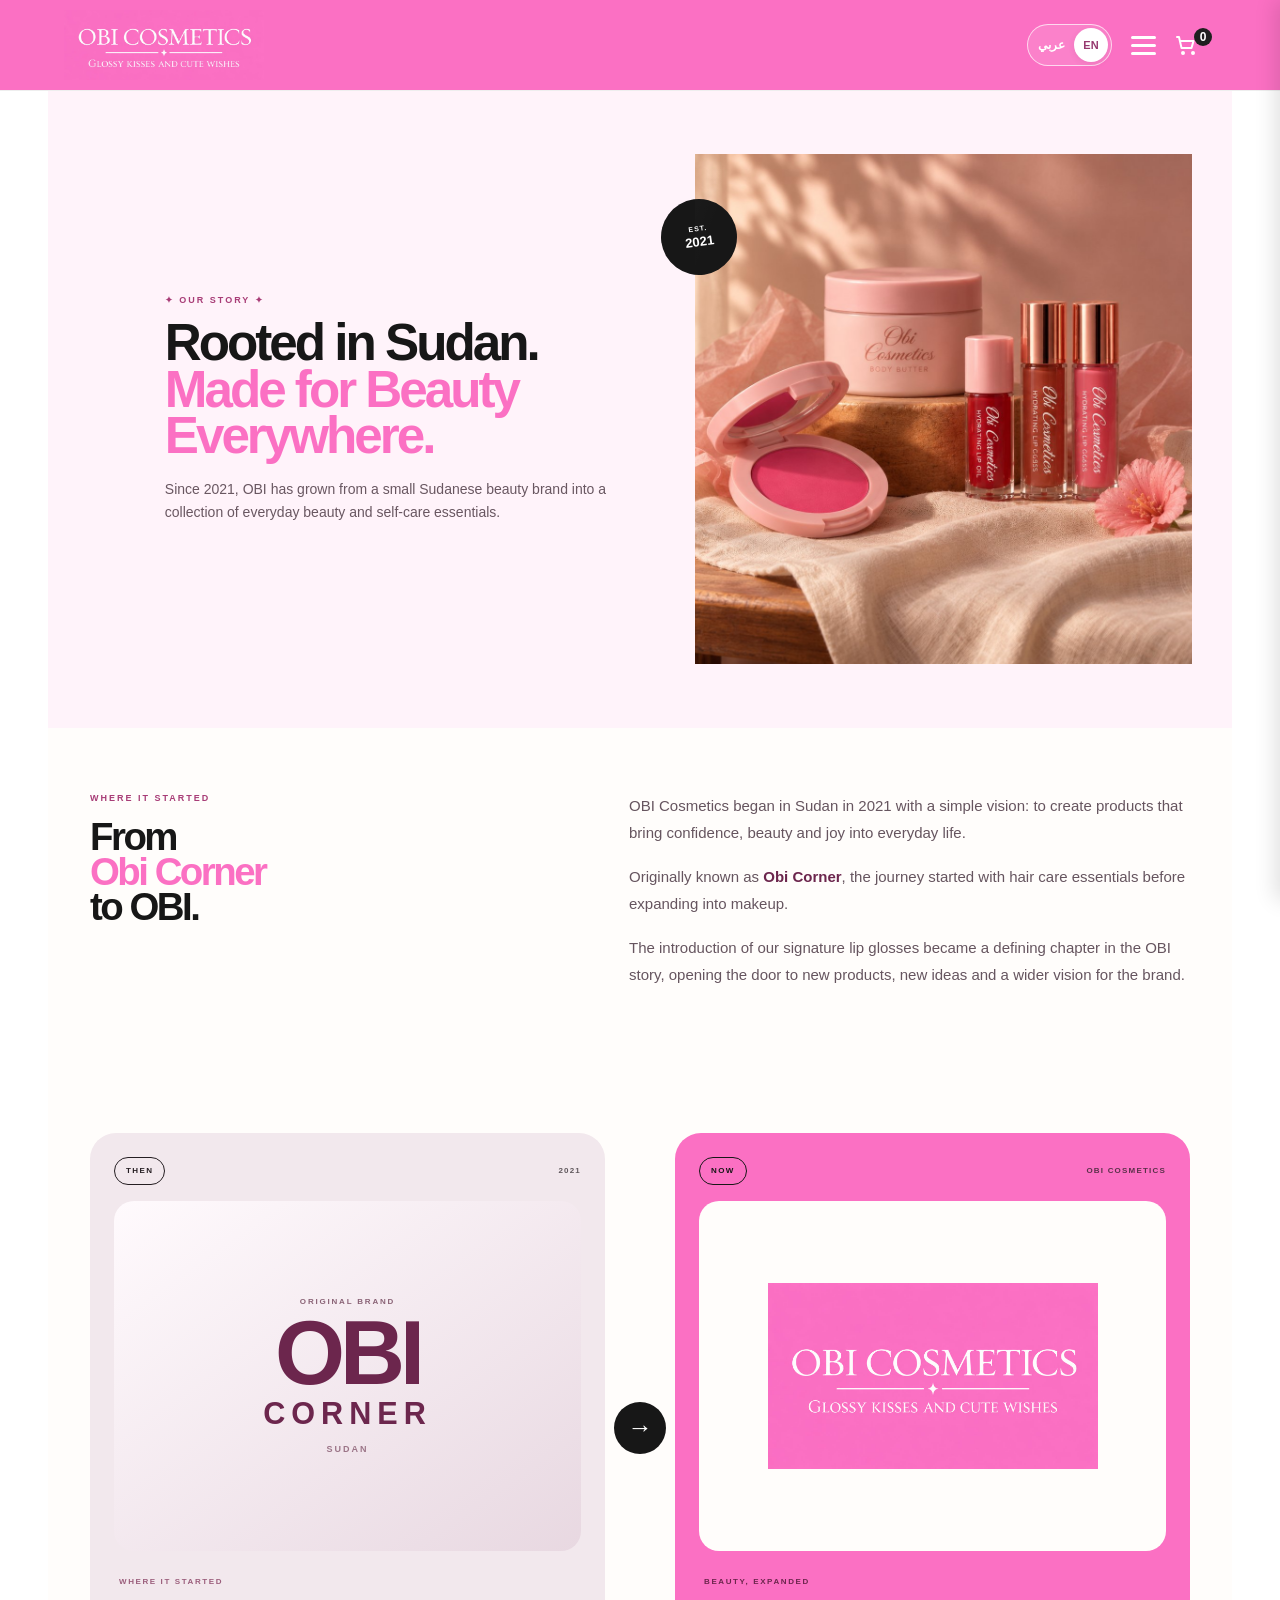
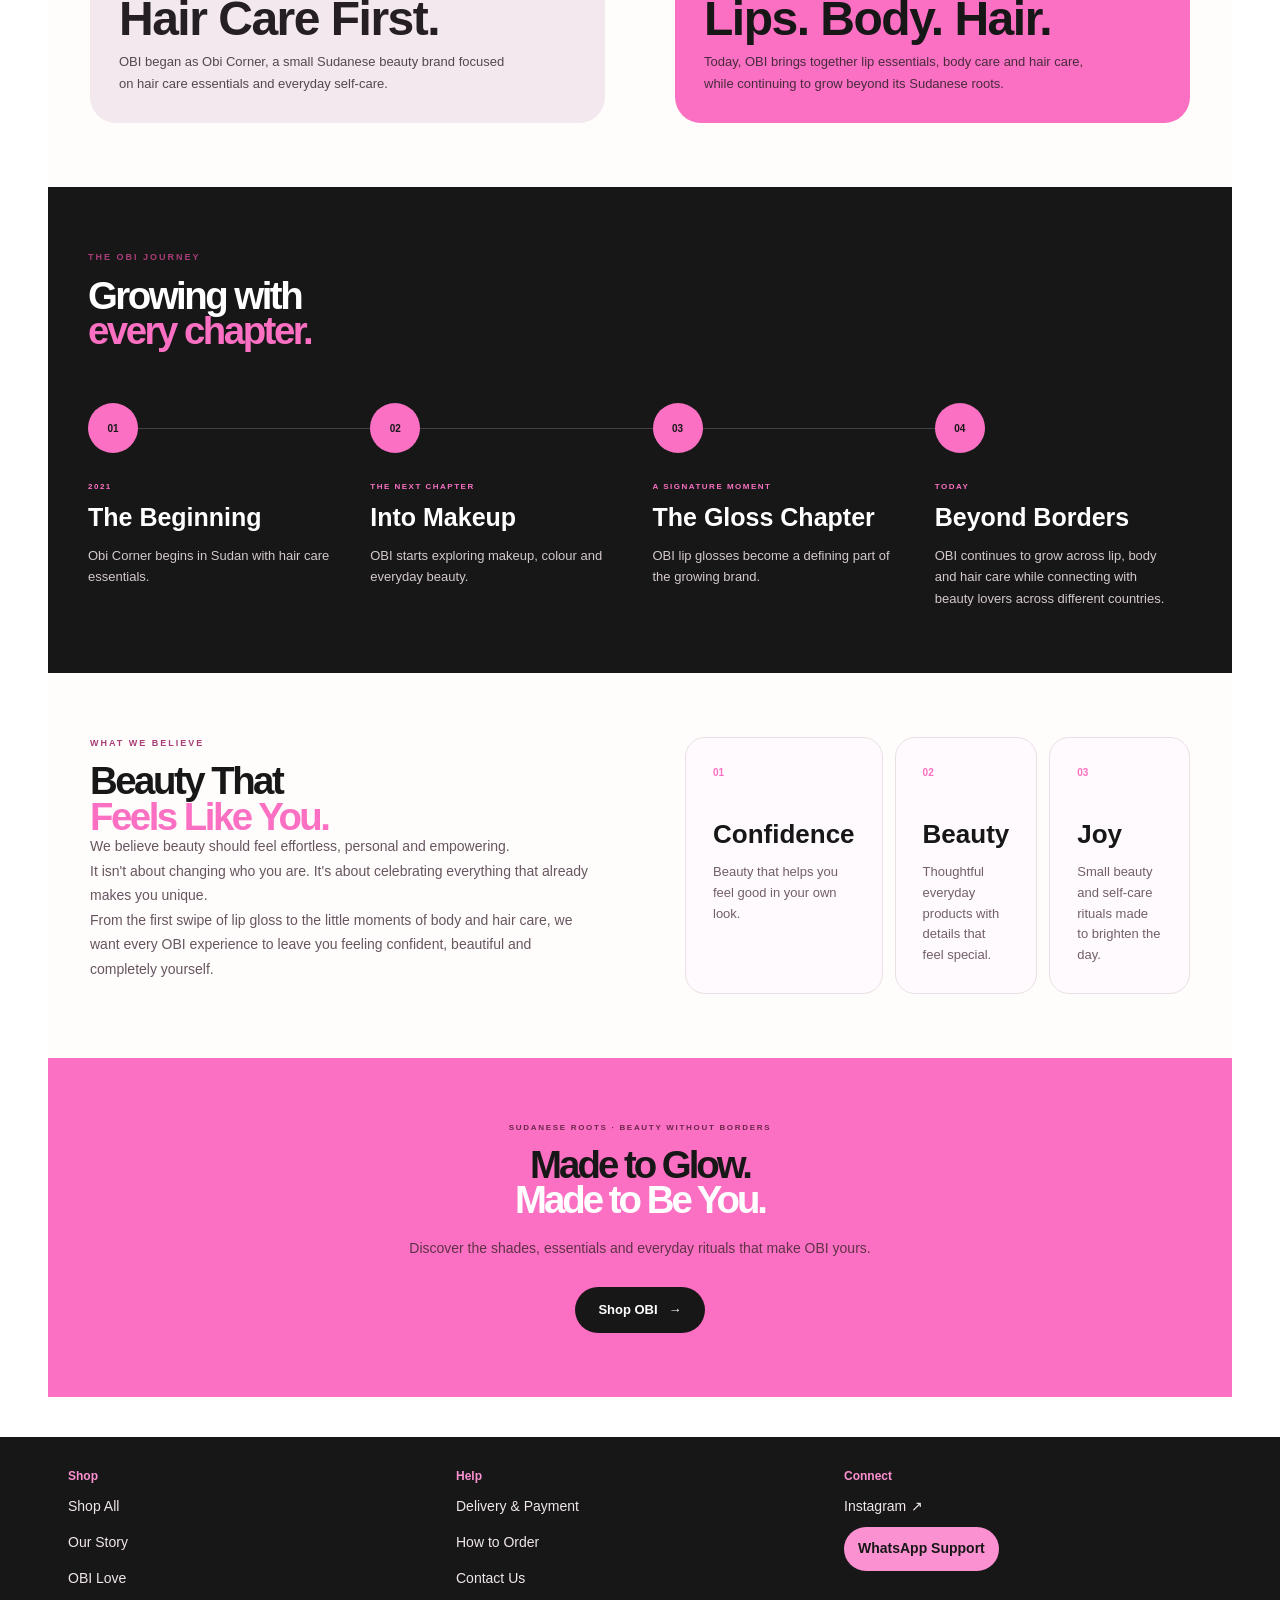
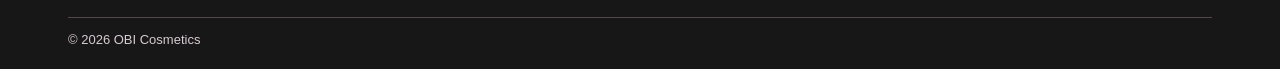
==== commit 28ce1071: "obicosmetics Final 1st Launch" ====
--- a/about.html
+++ b/about.html
@@ -10,9 +10,9 @@
         content="width=device-width, initial-scale=1.0"
     >
 
-    <title>
-        About Us | Obi Cosmetics
-    </title>
+    <title>About OBI Cosmetics</title>
+    <meta name="description" content="Meet OBI Cosmetics and discover how the brand began as Obi Corner, a Sudanese beauty brand focused on hair care and everyday self-care.">
+    <link rel="canonical" href="https://obicosmetics.com/about.html">
 
     <link
         rel="stylesheet"
@@ -690,13 +690,32 @@
     </aside>
 </main>
 
-    <footer>
-
-        <p>
-            © 2026 Obi Cosmetics
-        </p>
-
-    </footer>
+<footer class="obi-footer">
+    <div class="obi-footer-inner">
+        <nav class="obi-footer-links" aria-label="Footer navigation">
+            <section class="obi-footer-column">
+                <h2>Shop</h2>
+                <a href="shop.html">Shop All</a>
+                <a href="about.html">Our Story</a>
+                <a href="obi-love.html">OBI Love</a>
+            </section>
+            <section class="obi-footer-column">
+                <h2>Help</h2>
+                <a href="delivery.html">Delivery &amp; Payment</a>
+                <a href="index.html#obi-order">How to Order</a>
+                <a href="contact.html">Contact Us</a>
+            </section>
+            <section class="obi-footer-column">
+                <h2>Connect</h2>
+                <a href="https://www.instagram.com/obicorner/" target="_blank" rel="noopener noreferrer">Instagram <span aria-hidden="true">↗</span></a>
+                <a class="obi-whatsapp-button" href="https://wa.me/201515630587" target="_blank" rel="noopener noreferrer">WhatsApp Support</a>
+            </section>
+        </nav>
+        <div class="obi-footer-bottom">
+            <p>© 2026 OBI Cosmetics</p>
+        </div>
+    </div>
+</footer>
 
 
    <script src="products.js"></script>
--- a/style.css
+++ b/style.css
@@ -20,6 +20,67 @@
 
 
 /* ---------- GLOBAL ---------- */
+
+.purchase-market-dialog {
+    width: min(420px, calc(100% - 32px));
+    max-height: calc(100dvh - 32px);
+    margin: auto;
+    padding: 24px;
+    overflow: auto;
+    border: 1px solid #ead7e2;
+    border-radius: 20px;
+    background: #fff9fc;
+    color: #402c38;
+    font-family: inherit;
+}
+
+.purchase-market-dialog::backdrop {
+    background: rgb(34 20 30 / 60%);
+}
+
+.purchase-market-dialog h2 {
+    font-size: 21px;
+    line-height: 1.25;
+}
+
+.purchase-market-options {
+    display: grid;
+    gap: 8px;
+    margin: 16px 0;
+}
+
+.purchase-market-dialog button {
+    min-height: 44px;
+    padding: 8px 12px;
+    border: 1px solid #ead7e2;
+    border-radius: 10px;
+    background: white;
+    color: inherit;
+}
+
+.purchase-market-options button {
+    display: grid;
+    grid-template-columns: auto 1fr auto;
+    align-items: center;
+    gap: 10px;
+    text-align: start;
+}
+
+.purchase-market-options img {
+    width: 24px;
+    height: 18px;
+    border-radius: 3px;
+    object-fit: cover;
+}
+
+.purchase-market-dialog button:hover {
+    background: #f9e6f1;
+}
+
+.purchase-market-dialog button:focus-visible {
+    outline: 2px solid #8d2866;
+    outline-offset: 2px;
+}
 
 button,
 a {
@@ -1569,86 +1630,33 @@
 ========================================================= */
 
 .obi-announcement {
-
-    width: 100%;
-
-    overflow: hidden;
-
-    background:
-        var(--obi-black);
-
-    color:
-        var(--obi-white);
-
-    padding:
-        9px 0;
-
-}
-
-
-.obi-announcement-track {
-
-    width: max-content;
-
     display: flex;
-
     align-items: center;
-
-    gap: 45px;
-
-
-    animation:
-        obiAnnouncementMove
-        25s
-        linear
-        infinite;
-
-}
-
-
-.obi-announcement-track span {
-
-    white-space: nowrap;
-
-
-    font-size: 11px;
-
+    justify-content: center;
+    gap: 8px;
+    min-height: 44px;
+    padding: 8px 16px;
+    background: var(--obi-black);
+    color: var(--obi-white);
+    font-size: 13px;
     font-weight: 700;
-
-    letter-spacing: 1.7px;
-
-}
-
-
-.obi-announcement:hover
-.obi-announcement-track {
-
-    animation-play-state:
-        paused;
-
-}
-
-
-
-@keyframes obiAnnouncementMove {
-
-    from {
-
-        transform:
-            translateX(0);
-
-    }
-
-
-    to {
-
-        transform:
-            translateX(-50%);
-
-    }
-
-}
-
+    line-height: 1.3;
+    text-align: center;
+    text-decoration: none;
+}
+
+.obi-announcement:hover {
+    text-decoration: underline;
+}
+
+.obi-announcement:focus-visible {
+    outline: 2px solid currentColor;
+    outline-offset: -4px;
+}
+
+#same-day-delivery {
+    scroll-margin-top: calc(var(--obi-header-height, 76px) + 24px);
+}
 
 
 /* =========================================================
@@ -2572,7 +2580,6 @@
     reduce
 ) {
 
-    .obi-announcement-track,
     .obi-shade-track,
     .obi-hero-image,
     .obi-sparkle {
@@ -5600,414 +5607,100 @@
 ========================================================= */
 
 .obi-footer {
-    background:
-        #171717;
-
-    color:
-        white;
-
-    padding:
-        70px 18px 25px;
-}
-
+    margin-top: 40px;
+    padding: 30px 20px 20px;
+    background: #171717;
+    color: #fff;
+    text-align: start;
+}
 
 .obi-footer-inner {
-    max-width:
-        1200px;
-
-    margin:
-        auto;
-}
-
-
-
-/* ========================================
-   BRAND
-======================================== */
-
-.obi-footer-brand {
-    max-width:
-        430px;
-
-    margin-bottom:
-        55px;
-}
-
-
-.obi-footer-logo {
-    display:
-        inline-block;
-
-    margin-bottom:
-        8px;
-
-    color:
-        white;
-
-    text-decoration:
-        none;
-
-    font-size:
-        28px;
-
-    font-weight:
-        900;
-
-    letter-spacing:
-        -1px;
-}
-
-
-.obi-footer-tagline {
-    margin-bottom:
-        16px;
-
-    color:
-        #fb70c3;
-
-    font-size:
-        11px;
-
-    font-weight:
-        800;
-
-    letter-spacing:
-        1.5px;
-}
-
-
-.obi-footer-intro {
-    max-width:
-        350px;
-
-    color:
-        rgba(
-            255,
-            255,
-            255,
-            .58
-        );
-
-    font-size:
-        14px;
-
-    line-height:
-        1.7;
-}
-
-
-
-/* ========================================
-   LINK COLUMNS
-======================================== */
+    max-width: 1200px;
+    margin-inline: auto;
+}
 
 .obi-footer-links {
-    display:
-        grid;
-
-    grid-template-columns:
-        repeat(
-            2,
-            1fr
-        );
-
-    gap:
-        42px 25px;
-}
-
+    display: grid;
+    grid-template-columns: repeat(2, minmax(0, 1fr));
+    gap: 20px;
+}
 
 .obi-footer-column {
-    display:
-        flex;
-
-    flex-direction:
-        column;
-
-    align-items:
-        flex-start;
-
-    gap:
-        11px;
-}
-
-
-.obi-footer-column h3 {
-    margin-bottom:
-        7px;
-
-    color:
-        #fb70c3;
-
-    font-size:
-        10px;
-
-    font-weight:
-        800;
-
-    text-transform:
-        uppercase;
-
-    letter-spacing:
-        1.8px;
-}
-
-
-.obi-footer-column a {
-    color:
-        rgba(
-            255,
-            255,
-            255,
-            .72
-        );
-
-    text-decoration:
-        none;
-
-    font-size:
-        13px;
-
-    transition:
-        color .2s ease,
-        transform .2s ease;
-}
-
-
-.obi-footer-column a:hover {
-    color:
-        white;
-
-    transform:
-        translateX(3px);
-}
-
-
-
-/* ========================================
-   CONTACT / WHATSAPP
-======================================== */
-
-.obi-footer-contact {
-    margin-top:
-        65px;
-
-    padding:
-        27px 0;
-
-    display:
-        flex;
-
-    flex-direction:
-        column;
-
-    align-items:
-        flex-start;
-
-    gap:
-        20px;
-
-    border-top:
-        1px solid
-        rgba(
-            255,
-            255,
-            255,
-            .12
-        );
-
-    border-bottom:
-        1px solid
-        rgba(
-            255,
-            255,
-            255,
-            .12
-        );
-}
-
-
-.obi-footer-contact > div > span {
-    display:
-        block;
-
-    margin-bottom:
-        5px;
-
-    color:
-        #fb70c3;
-
-    font-size:
-        9px;
-
-    font-weight:
-        800;
-
-    letter-spacing:
-        1.7px;
-}
-
-
-.obi-footer-contact h3 {
-    margin:
-        0;
-
-    color:
-        white;
-
-    font-size:
-        28px;
-}
-
-
-.obi-whatsapp-button {
-    display:
-        inline-flex;
-
-    align-items:
-        center;
-
-    gap:
-        10px;
-
-    padding:
-        13px 20px;
-
-    border-radius:
-        999px;
-
-    background:
-        #fb70c3;
-
-    color:
-        #171717;
-
-    text-decoration:
-        none;
-
-    font-size:
-        13px;
-
-    font-weight:
-        800;
-
-    transition:
-        background .2s ease,
-        transform .2s ease;
-}
-
-
-.obi-whatsapp-button:hover {
-    background:
-        white;
-
-    transform:
-        translateY(-2px);
-}
-
-
-
-/* ========================================
-   FOOTER BOTTOM
-======================================== */
+    display: flex;
+    flex-direction: column;
+    align-items: flex-start;
+    gap: 4px;
+}
+
+.obi-footer-column h2 {
+    margin-bottom: 2px;
+    color: #fb91d1;
+    font-size: 12px;
+    font-weight: 800;
+}
+
+.obi-footer a {
+    display: inline-flex;
+    align-items: center;
+    gap: 5px;
+    min-height: 32px;
+    color: #f0e6ec;
+    text-decoration: none;
+}
+
+.obi-footer a:hover {
+    text-decoration: underline;
+}
+
+.obi-footer a:focus-visible {
+    outline: 2px solid #fb91d1;
+    outline-offset: 3px;
+}
+
+.obi-footer a.obi-whatsapp-button {
+    min-height: 44px;
+    padding: 8px 14px;
+    border-radius: 999px;
+    background: #fb91d1;
+    color: #171717;
+    font-weight: 700;
+}
 
 .obi-footer-bottom {
-    padding-top:
-        25px;
-
-    display:
-        flex;
-
-    flex-direction:
-        column;
-
-    gap:
-        10px;
-
-    color:
-        rgba(
-            255,
-            255,
-            255,
-            .42
-        );
-
-    font-size:
-        11px;
-}
-
-
-.obi-footer-bottom p {
-    margin:
-        0;
-}
-
-
-.obi-footer-bottom a {
-    width:
-        fit-content;
-
-    color:
-        rgba(
-            255,
-            255,
-            255,
-            .55
-        );
-
-    text-decoration:
-        none;
-}
-
-
-
-/* ========================================
-   DESKTOP
-======================================== */
-
-@media (min-width: 850px) {
-
-    .obi-footer {
-        padding:
-            90px 30px 30px;
-    }
-
-
+    display: flex;
+    flex-wrap: wrap;
+    align-items: center;
+    justify-content: space-between;
+    gap: 4px 20px;
+    margin-top: 22px;
+    padding-top: 12px;
+    border-top: 1px solid #51464d;
+    color: #d8cbd3;
+    font-size: 13px;
+}
+
+.obi-footer-checkout {
+    padding-block: 18px;
+}
+
+.obi-footer-checkout .obi-footer-bottom {
+    margin-top: 0;
+    padding-top: 0;
+    border: 0;
+}
+
+.obi-footer-checkout nav {
+    display: flex;
+    flex-wrap: wrap;
+    gap: 4px 16px;
+}
+
+@media (min-width: 640px) {
     .obi-footer-links {
-        grid-template-columns:
-            1.25fr
-            1fr
-            .8fr
-            1fr;
-
-        gap:
-            50px;
-    }
-
-
-    .obi-footer-contact {
-        flex-direction:
-            row;
-
-        justify-content:
-            space-between;
-
-        align-items:
-            center;
-    }
-
-
-    .obi-footer-bottom {
-        flex-direction:
-            row;
-
-        align-items:
-            center;
-
-        justify-content:
-            space-between;
-    }
-
-}
+        grid-template-columns: repeat(3, minmax(0, 1fr));
+    }
+}
+
 #shade-parade,
 #obi-order {
     scroll-margin-top: 95px;
@@ -7465,6 +7158,10 @@
     transform:
         translateY(-2px);
 
+}
+
+.modal-add-to-cart[hidden] + .modal-buy-now {
+    grid-column: 1 / -1;
 }
 
 
@@ -17032,6 +16729,73 @@
 }
 
 
+.delivery-country-card.egypt-delivery-card {
+    grid-column: 1 / -1;
+    min-height: 0;
+}
+
+.egypt-delivery-rates {
+    margin: 12px 0;
+}
+
+.egypt-rate-row {
+    display: flex;
+    align-items: center;
+    justify-content: space-between;
+    gap: 12px;
+    min-height: 44px;
+    padding: 8px 0;
+    border-top: 1px solid #554650;
+}
+
+summary.egypt-rate-row {
+    cursor: pointer;
+    list-style: none;
+}
+
+summary.egypt-rate-row::-webkit-details-marker {
+    display: none;
+}
+
+summary.egypt-rate-row span::before {
+    content: "+";
+    margin-inline-end: 8px;
+}
+
+details[open] > .egypt-rate-row span::before {
+    content: "−";
+}
+
+.egypt-rate-row strong {
+    white-space: nowrap;
+    color: #ffb4df;
+}
+
+.egypt-rate-row:focus-visible {
+    outline: 2px solid #ffb4df;
+    outline-offset: 2px;
+}
+
+.egypt-delivery-rates ul {
+    display: flex;
+    flex-wrap: wrap;
+    gap: 6px;
+    padding: 4px 0 12px;
+    list-style: none;
+}
+
+.egypt-delivery-rates li {
+    padding: 3px 9px;
+    border-radius: 999px;
+    background: #3c3038;
+    font-size: 13px;
+}
+
+.egypt-delivery-estimate {
+    margin-bottom: 12px;
+    font-size: 14px;
+}
+
 .delivery-country-top {
     display:
         flex;
@@ -18503,6 +18267,7 @@
 
 .empty-cart-shop-button {
     display: inline-flex;
+    border: 0;
 
     align-items: center;
 
@@ -20455,6 +20220,7 @@
 }
 
 .obi-love-page .obi-review-video video {
+    pointer-events: none;
     object-fit: contain;
     background: #111;
 }
@@ -20711,8 +20477,7 @@
     }
 
     header .navbar,
-    .obi-footer-inner,
-    .obi-footer-bottom {
+    .obi-footer-inner {
         max-width: var(--obi-desktop-width);
         width: calc(100% - var(--obi-desktop-gutter) * 2);
         margin-left: auto;
@@ -20980,4 +20745,4 @@
     .delivery-faq-list details[open]::details-content {
         block-size: auto;
     }
-}+}
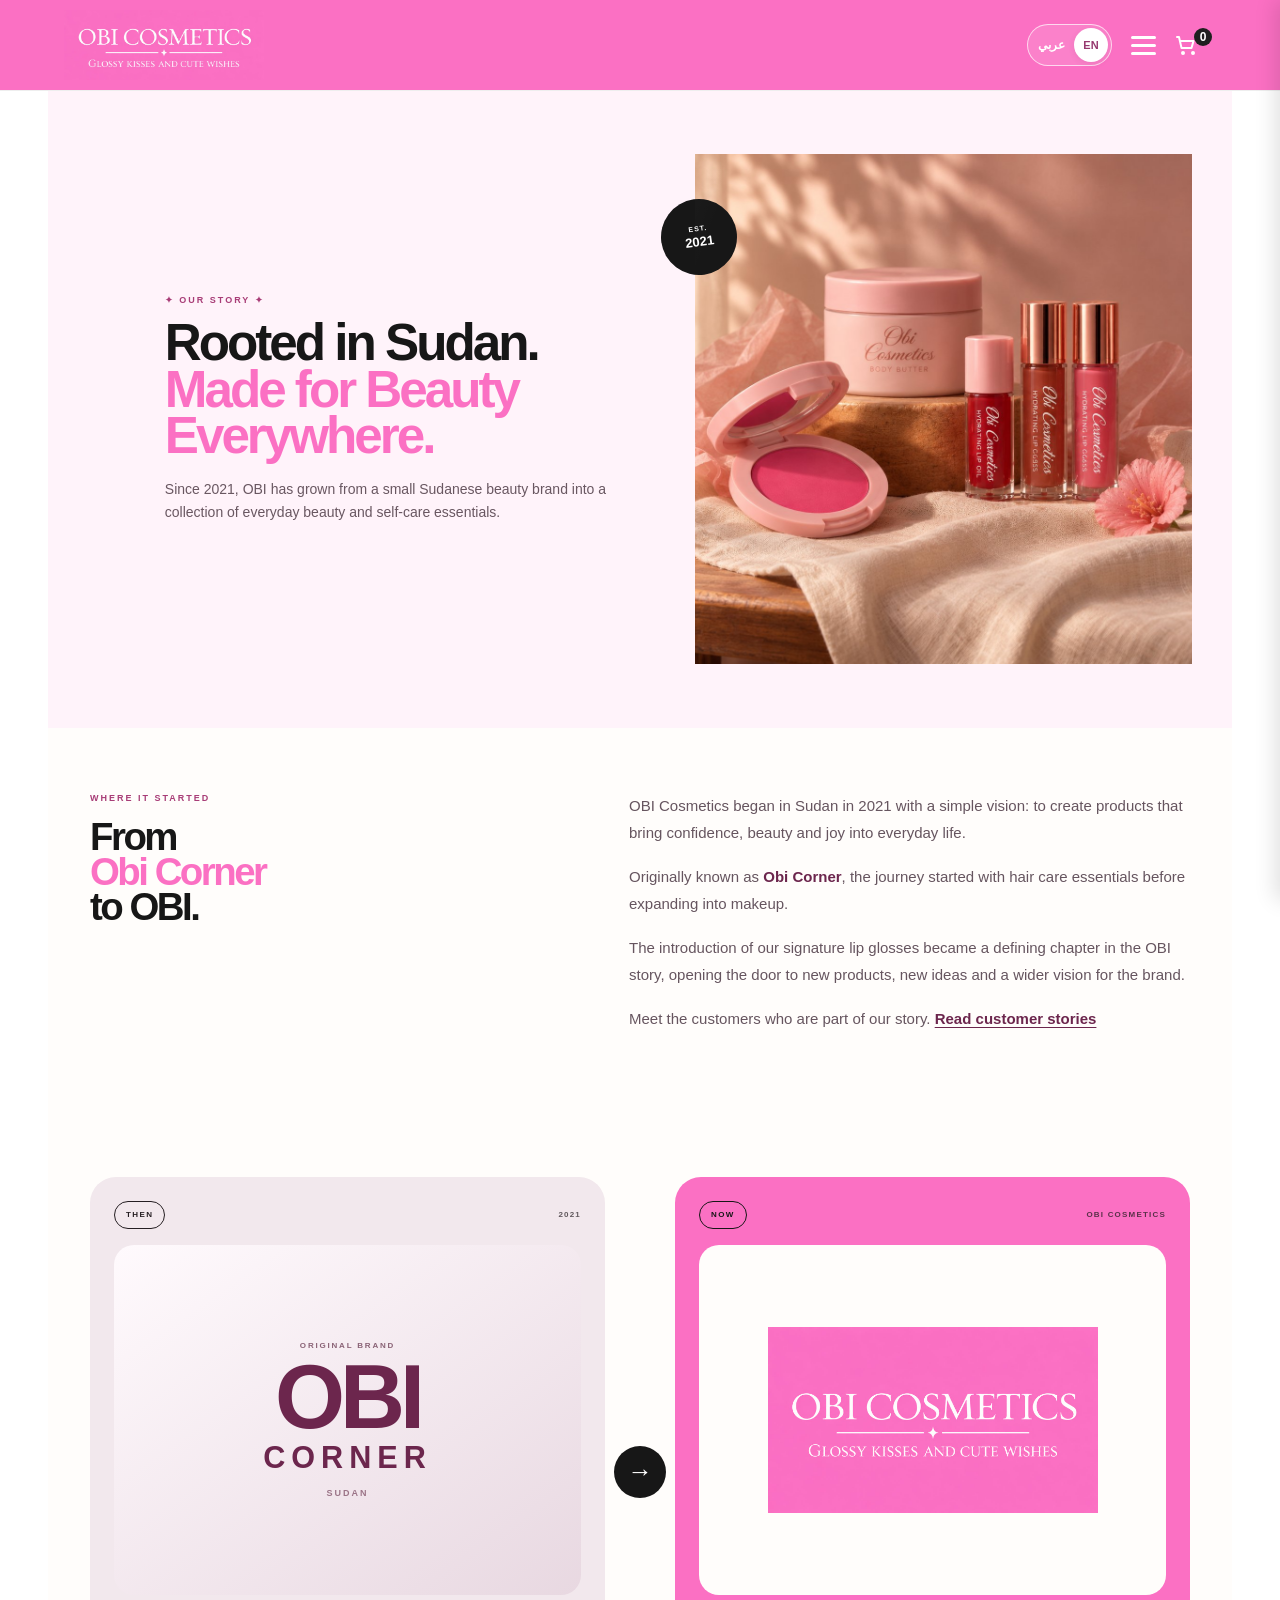
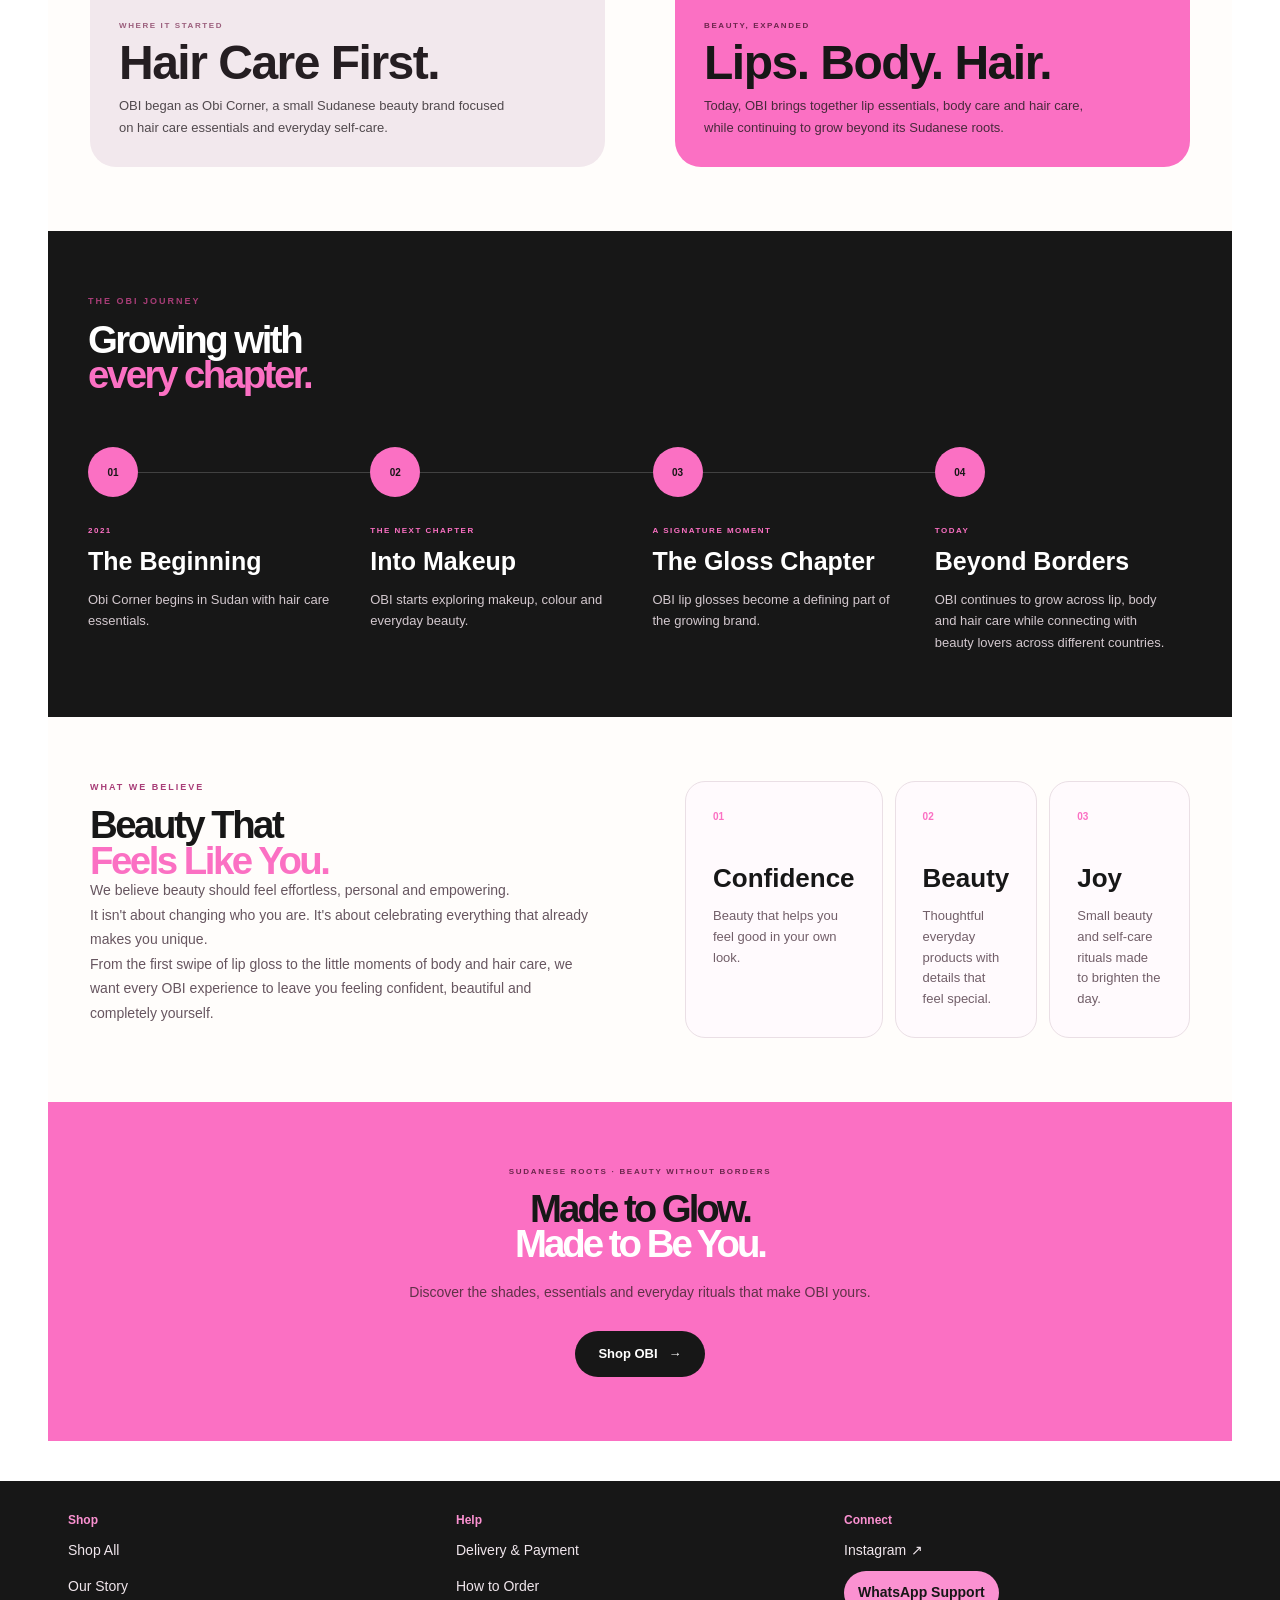
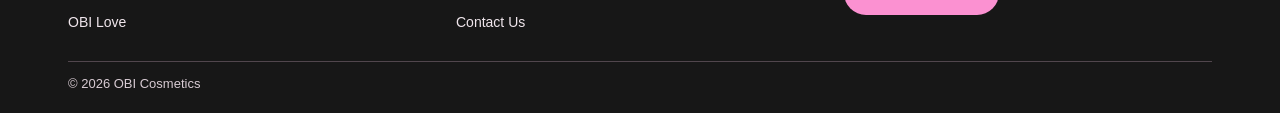
==== commit 51595b1a: "1st draft after Launch" ====
--- a/about.html
+++ b/about.html
@@ -10,9 +10,23 @@
         content="width=device-width, initial-scale=1.0"
     >
 
-    <title>About OBI Cosmetics</title>
-    <meta name="description" content="Meet OBI Cosmetics and discover how the brand began as Obi Corner, a Sudanese beauty brand focused on hair care and everyday self-care.">
+    <title>About OBI Cosmetics | Our Beauty Story</title>
+    <meta name="description" content="Learn about OBI Cosmetics, our beauty philosophy and the ideas behind our lip, body and beauty collections.">
     <link rel="canonical" href="https://obicosmetics.com/about.html">
+    <link rel="icon" type="image/png" sizes="144x144" href="images/brand/obi-favicon.png">
+
+    <meta property="og:type" content="website">
+    <meta property="og:site_name" content="OBI Cosmetics">
+    <meta property="og:title" content="About OBI Cosmetics | Our Beauty Story">
+    <meta property="og:description" content="Learn about OBI Cosmetics, our beauty philosophy and the ideas behind our lip, body and beauty collections.">
+    <meta property="og:url" content="https://obicosmetics.com/about.html">
+    <meta property="og:image" content="https://obicosmetics.com/images/hero/Obi%20Cosmetics%20Mocha%20Brown%20Lipliner%20Ad.png">
+    <meta property="og:image:alt" content="OBI Cosmetics">
+
+    <meta name="twitter:card" content="summary_large_image">
+    <meta name="twitter:title" content="About OBI Cosmetics | Our Beauty Story">
+    <meta name="twitter:description" content="Learn about OBI Cosmetics, our beauty philosophy and the ideas behind our lip, body and beauty collections.">
+    <meta name="twitter:image" content="https://obicosmetics.com/images/hero/Obi%20Cosmetics%20Mocha%20Brown%20Lipliner%20Ad.png">
 
     <link
         rel="stylesheet"
@@ -206,6 +220,11 @@
                 became a defining chapter in the OBI story,
                 opening the door to new products, new ideas
                 and a wider vision for the brand.
+            </p>
+
+            <p>
+                Meet the customers who are part of our story.
+                <a class="obi-love-invite-link" href="obi-love.html#customer-love">Read customer stories</a>
             </p>
 
         </div>
--- a/style.css
+++ b/style.css
@@ -3041,6 +3041,37 @@
 /* =========================================================
    PICK YOUR VIBE
 ========================================================= */
+
+.obi-love-invite {
+    display: flex;
+    flex-wrap: wrap;
+    align-items: center;
+    justify-content: space-between;
+    gap: 12px 24px;
+    max-width: 760px;
+    margin: 0 auto 32px;
+    width: calc(100% - 32px);
+    padding: 20px 24px;
+    border-radius: 16px;
+    background: #fff1f7;
+    color: #6c264d;
+}
+
+.obi-love-invite h2 {
+    margin: 0 0 4px;
+    font-size: 1.25rem;
+}
+
+.obi-love-invite p {
+    margin: 0;
+}
+
+.obi-love-invite-link {
+    color: #6c264d;
+    font-weight: 700;
+    text-decoration: underline;
+    text-underline-offset: 0.2em;
+}
 
 .obi-vibes-section {
 
@@ -12722,6 +12753,12 @@
         font-size: 30px !important;
 
         line-height: 1 !important;
+    }
+
+    .product-modal--unavailable .product-modal-title-row {
+        flex-direction: column;
+        align-items: stretch;
+        gap: 6px;
     }
 
 
